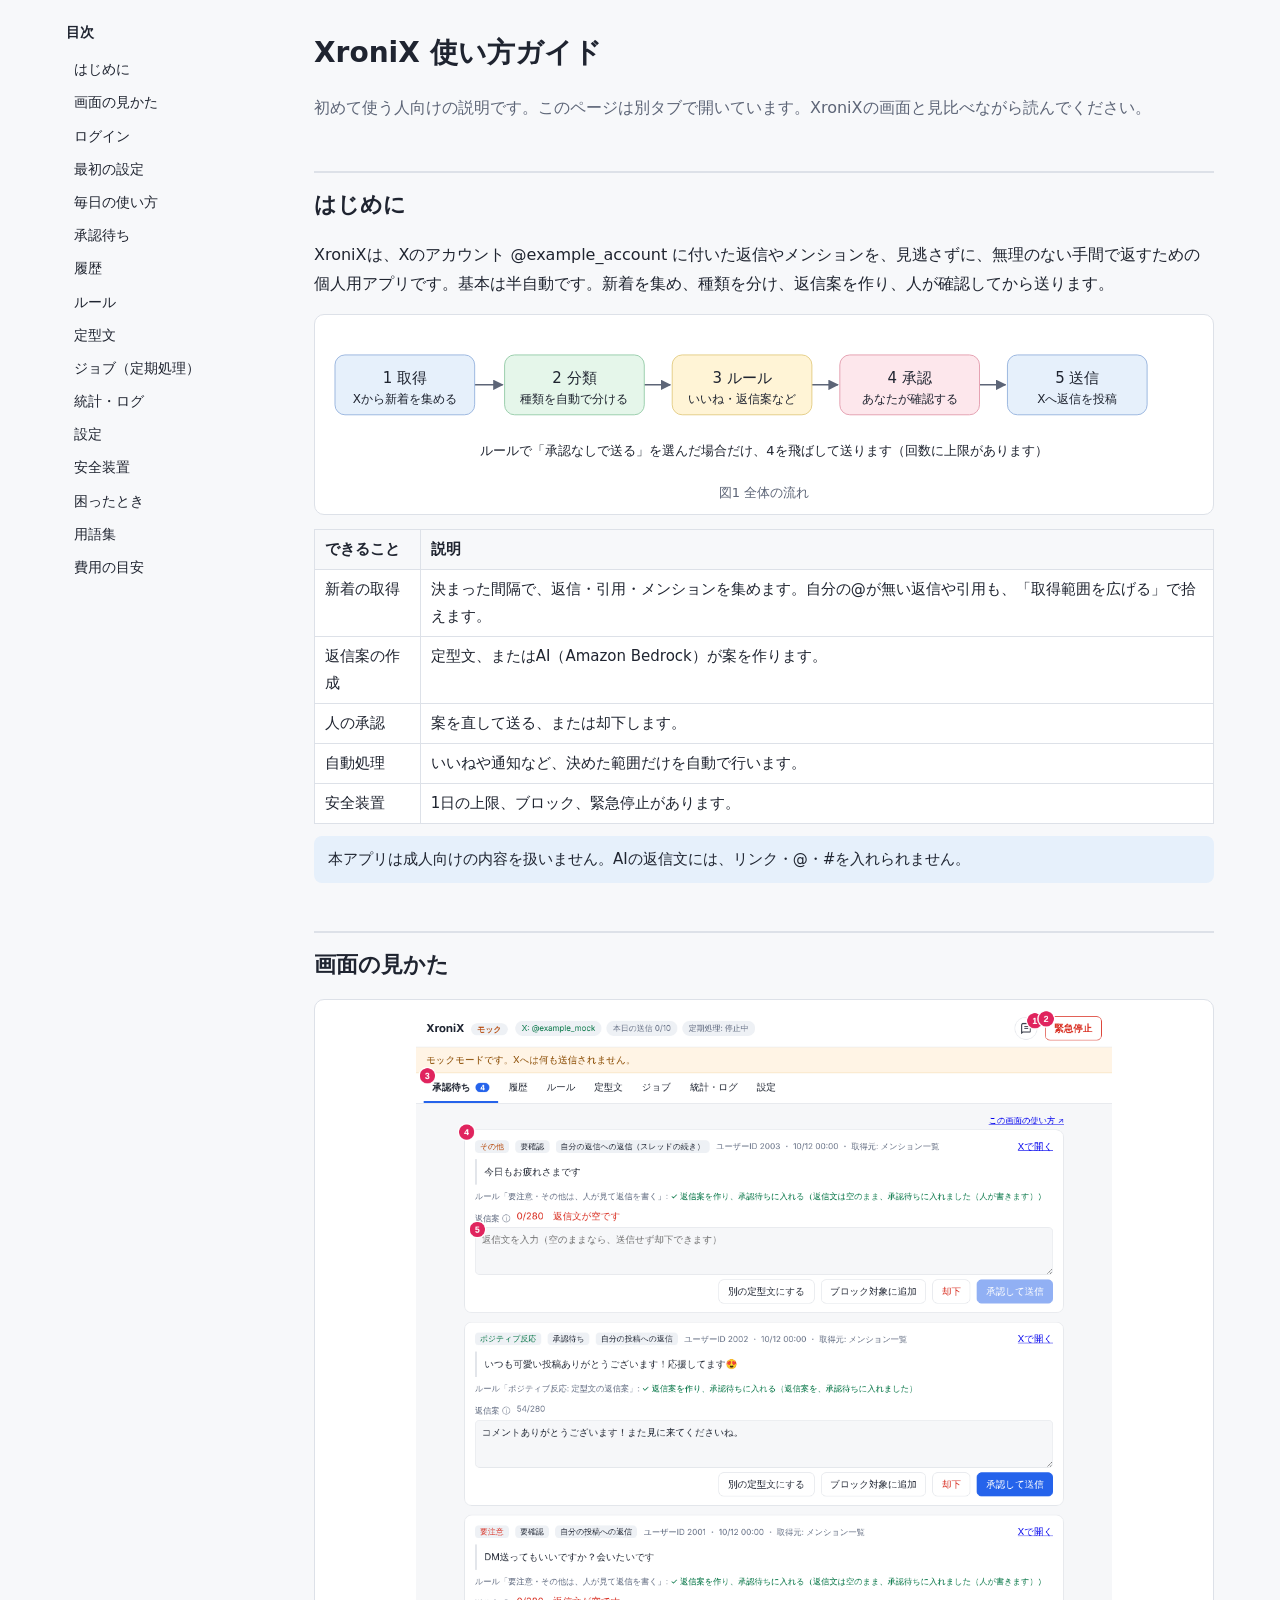
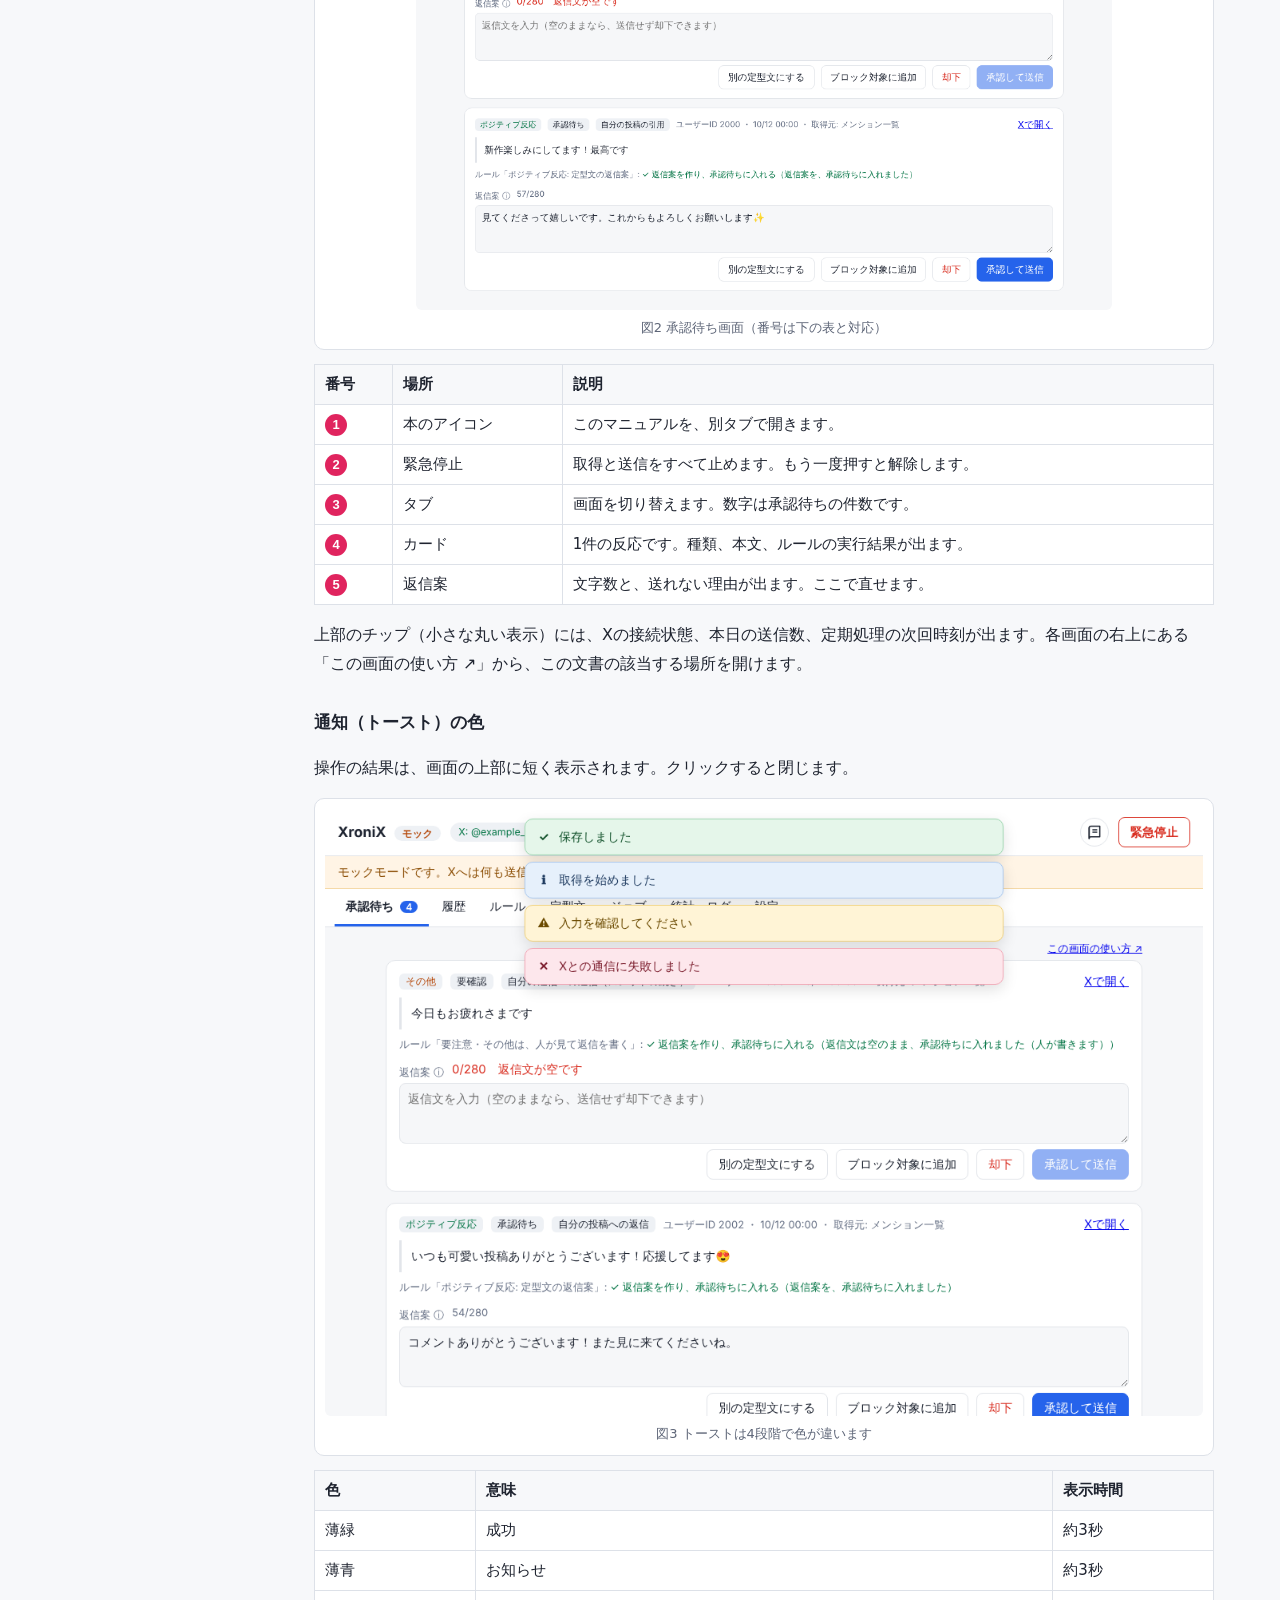
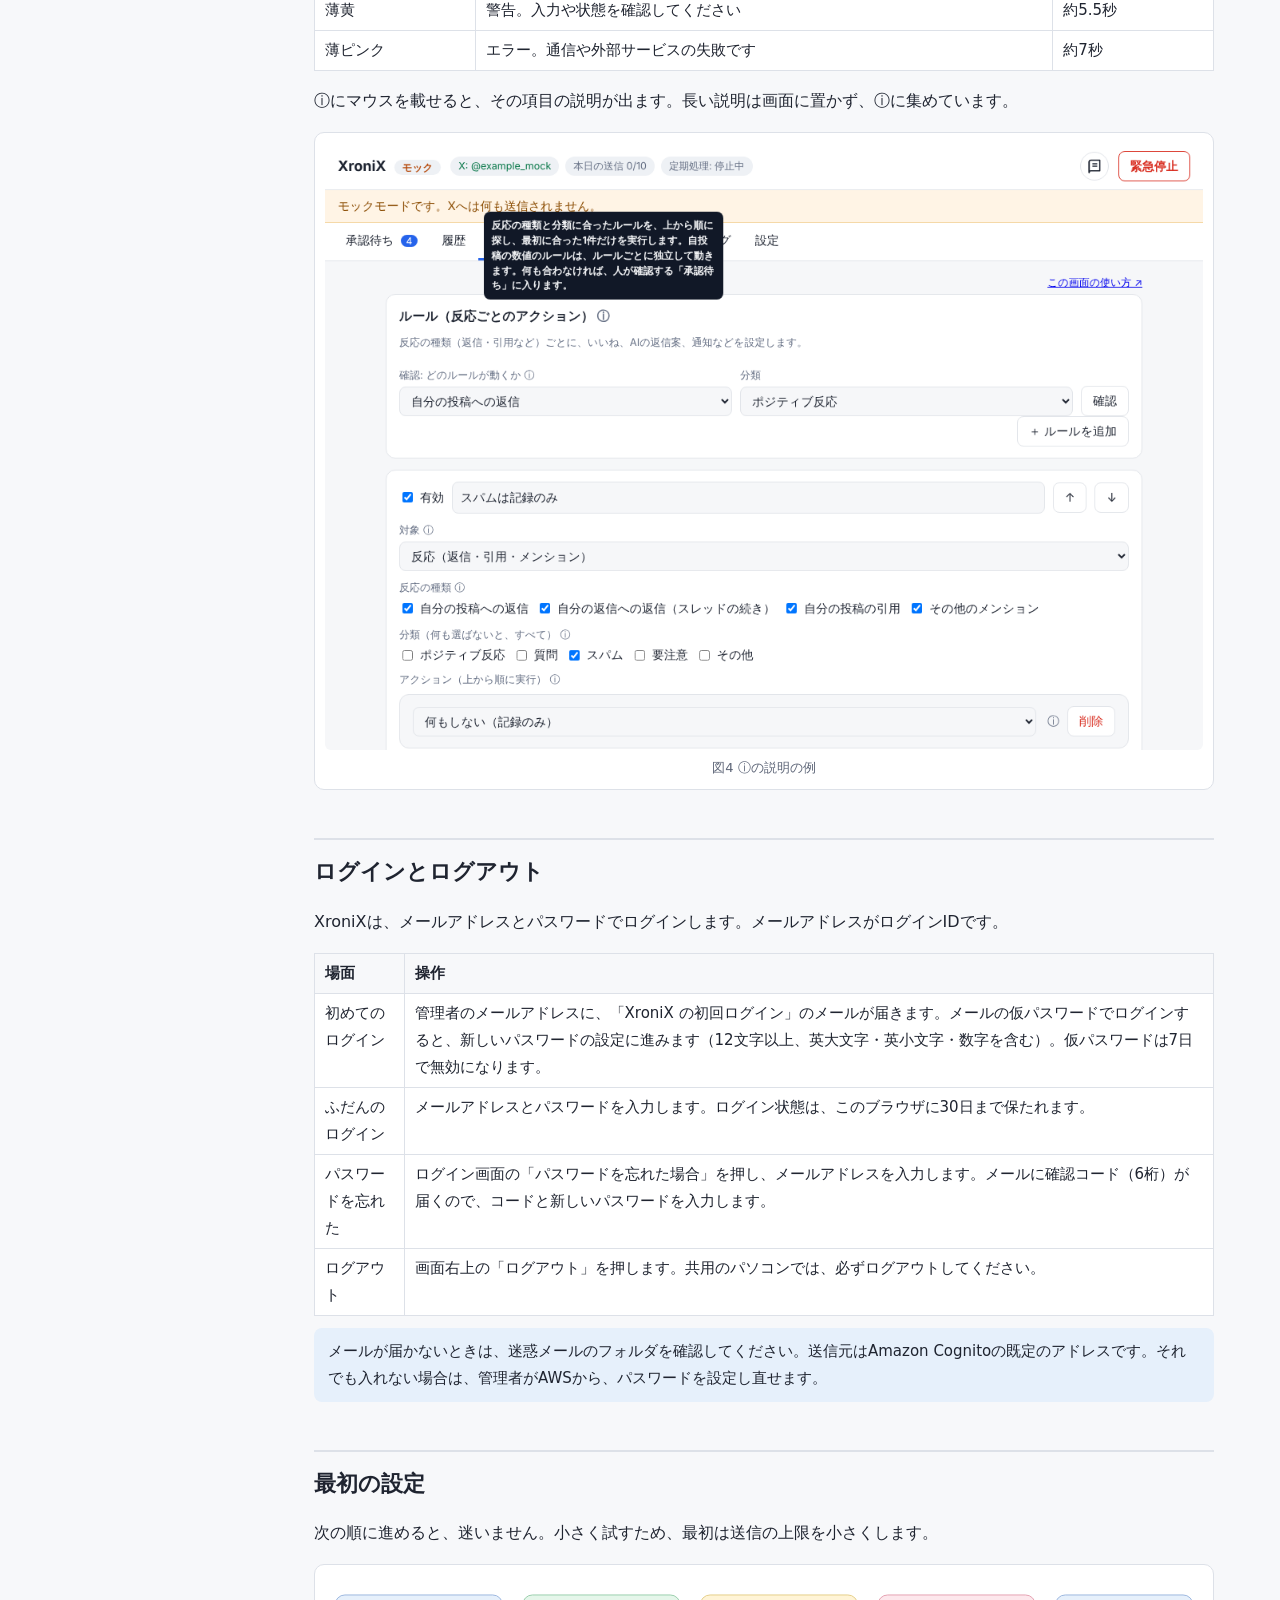
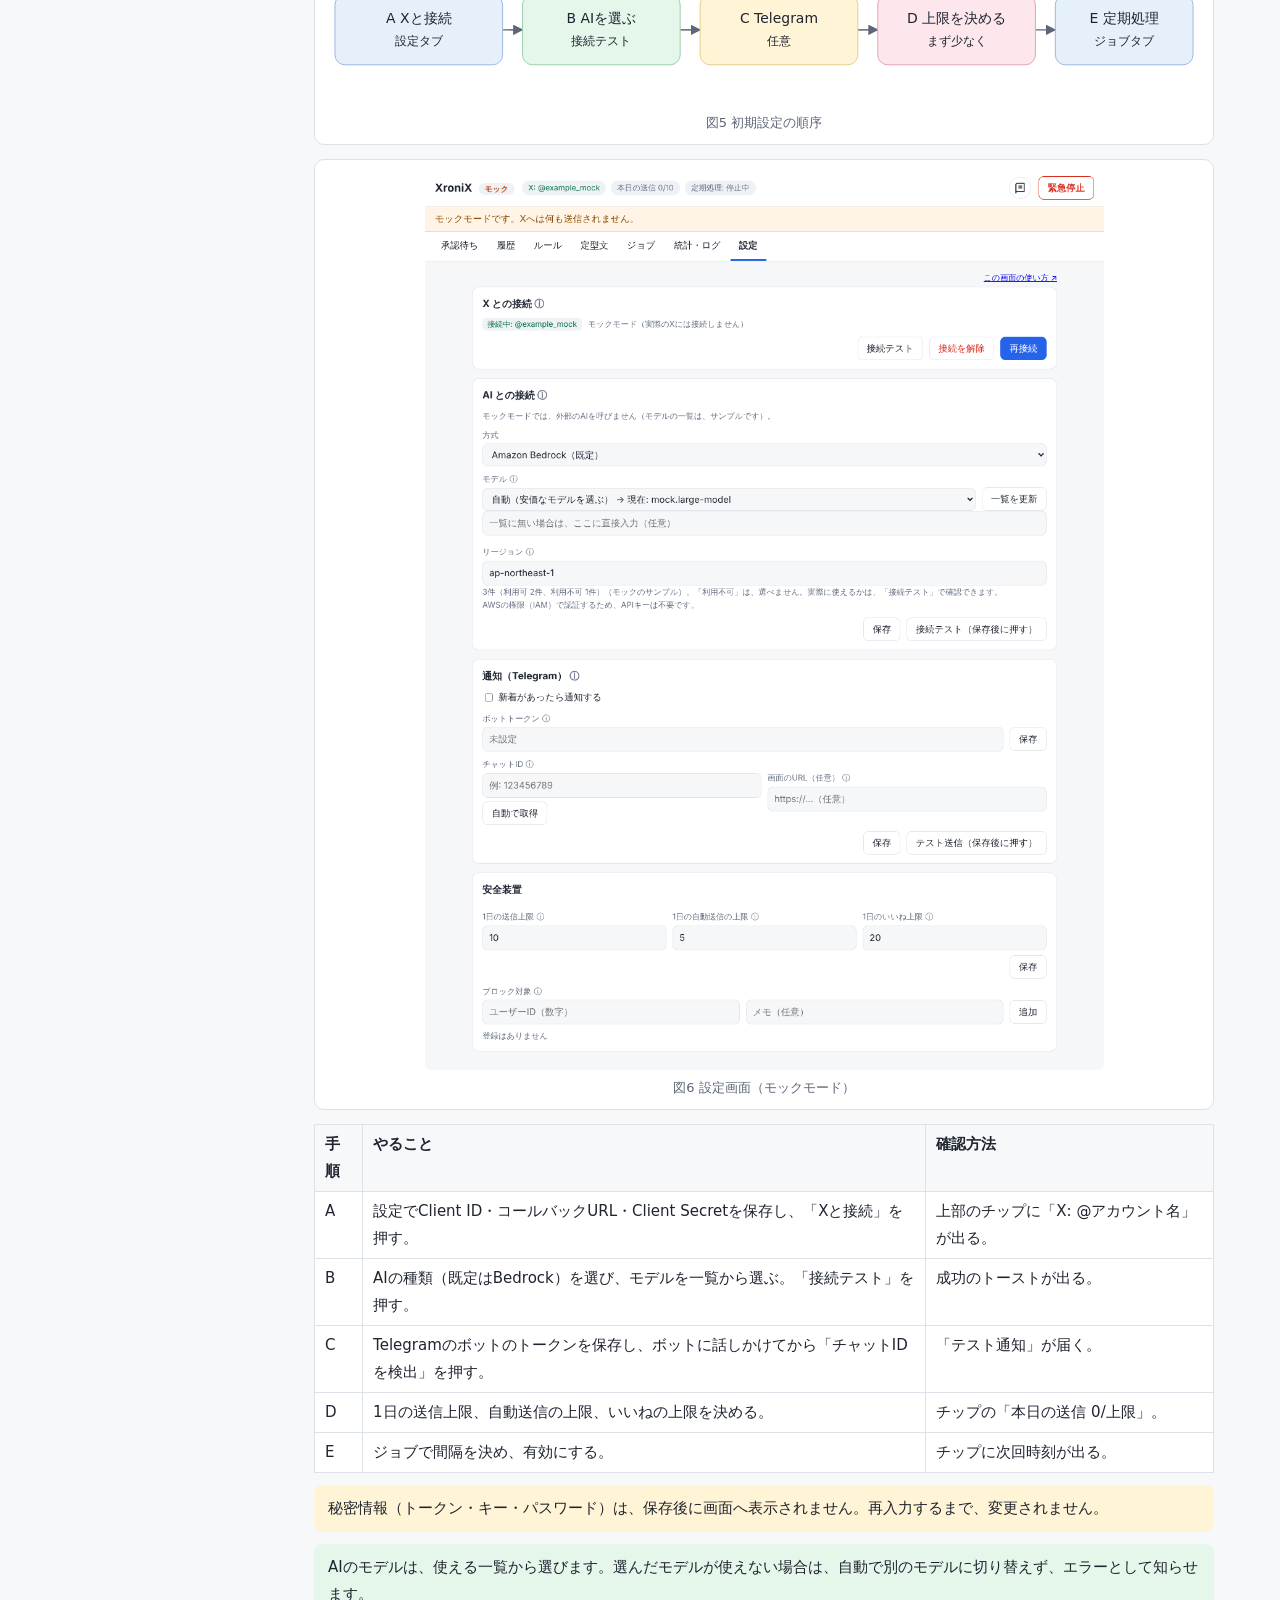
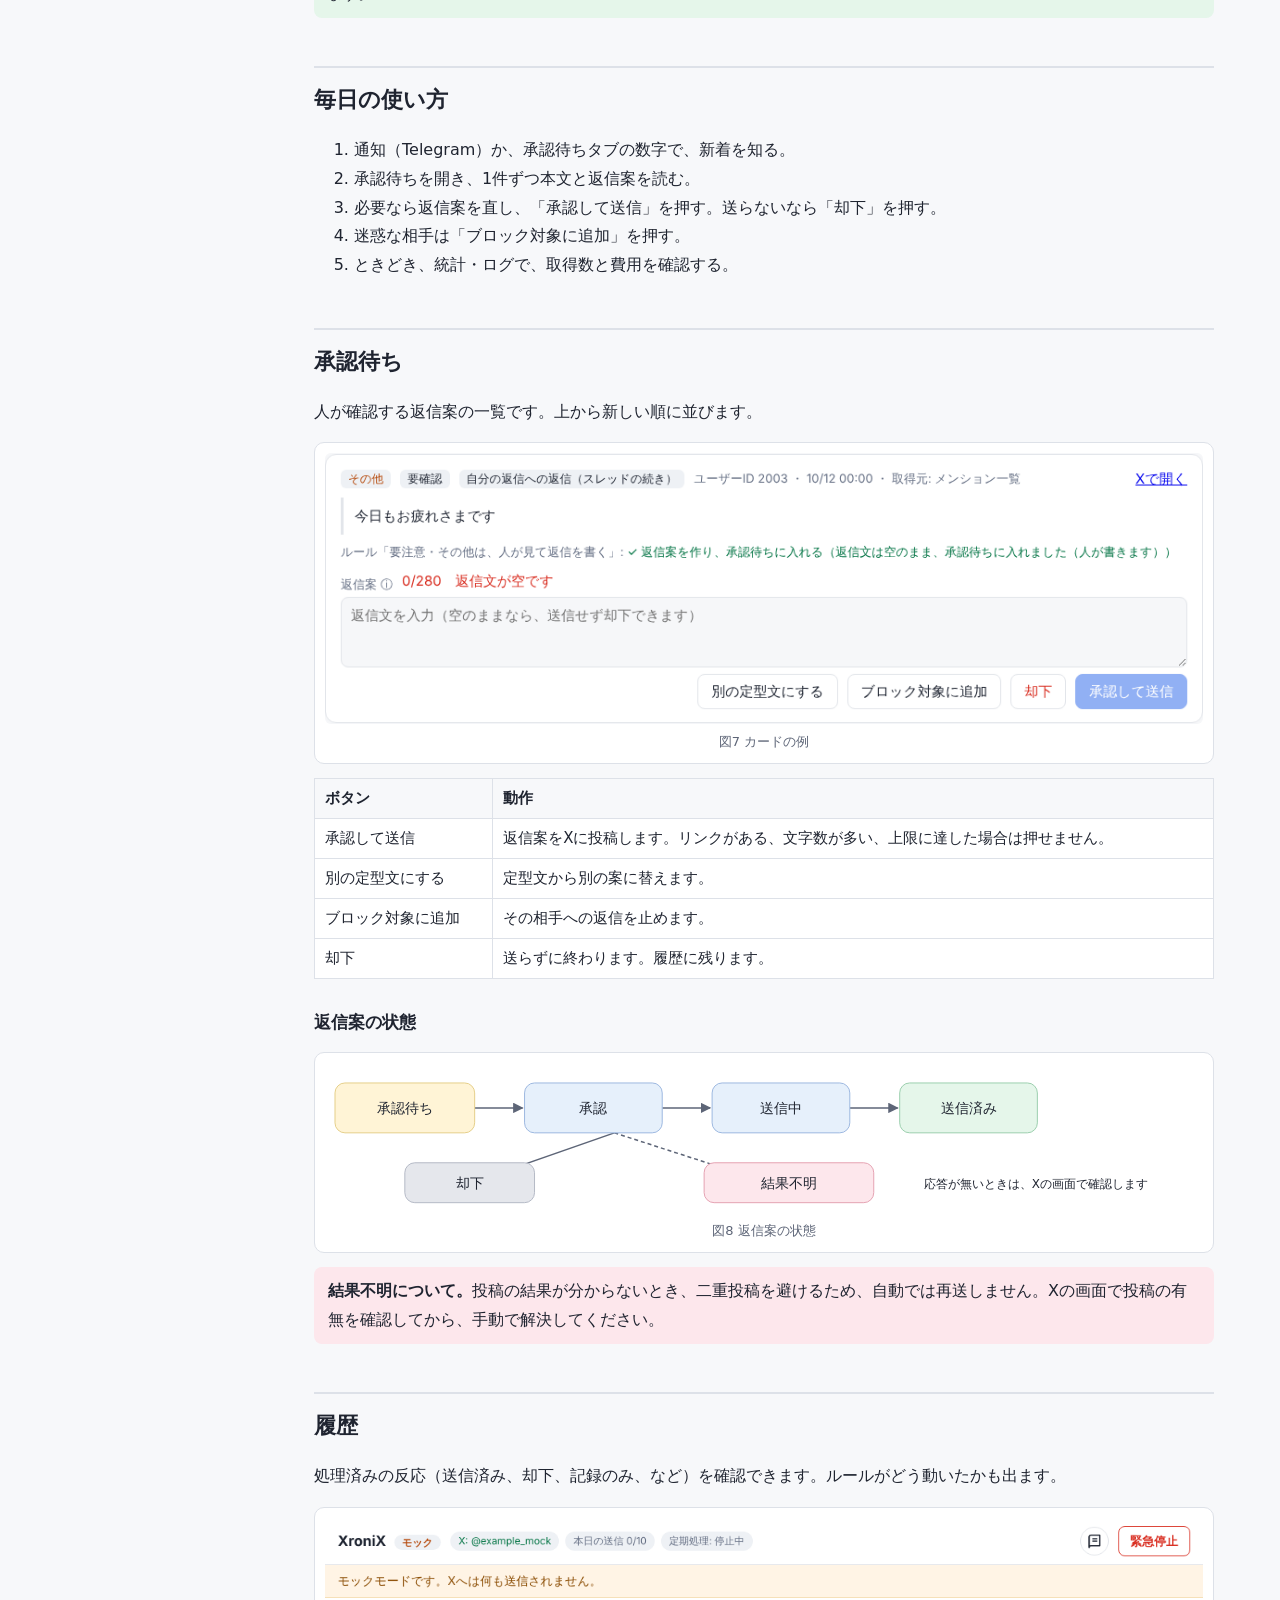
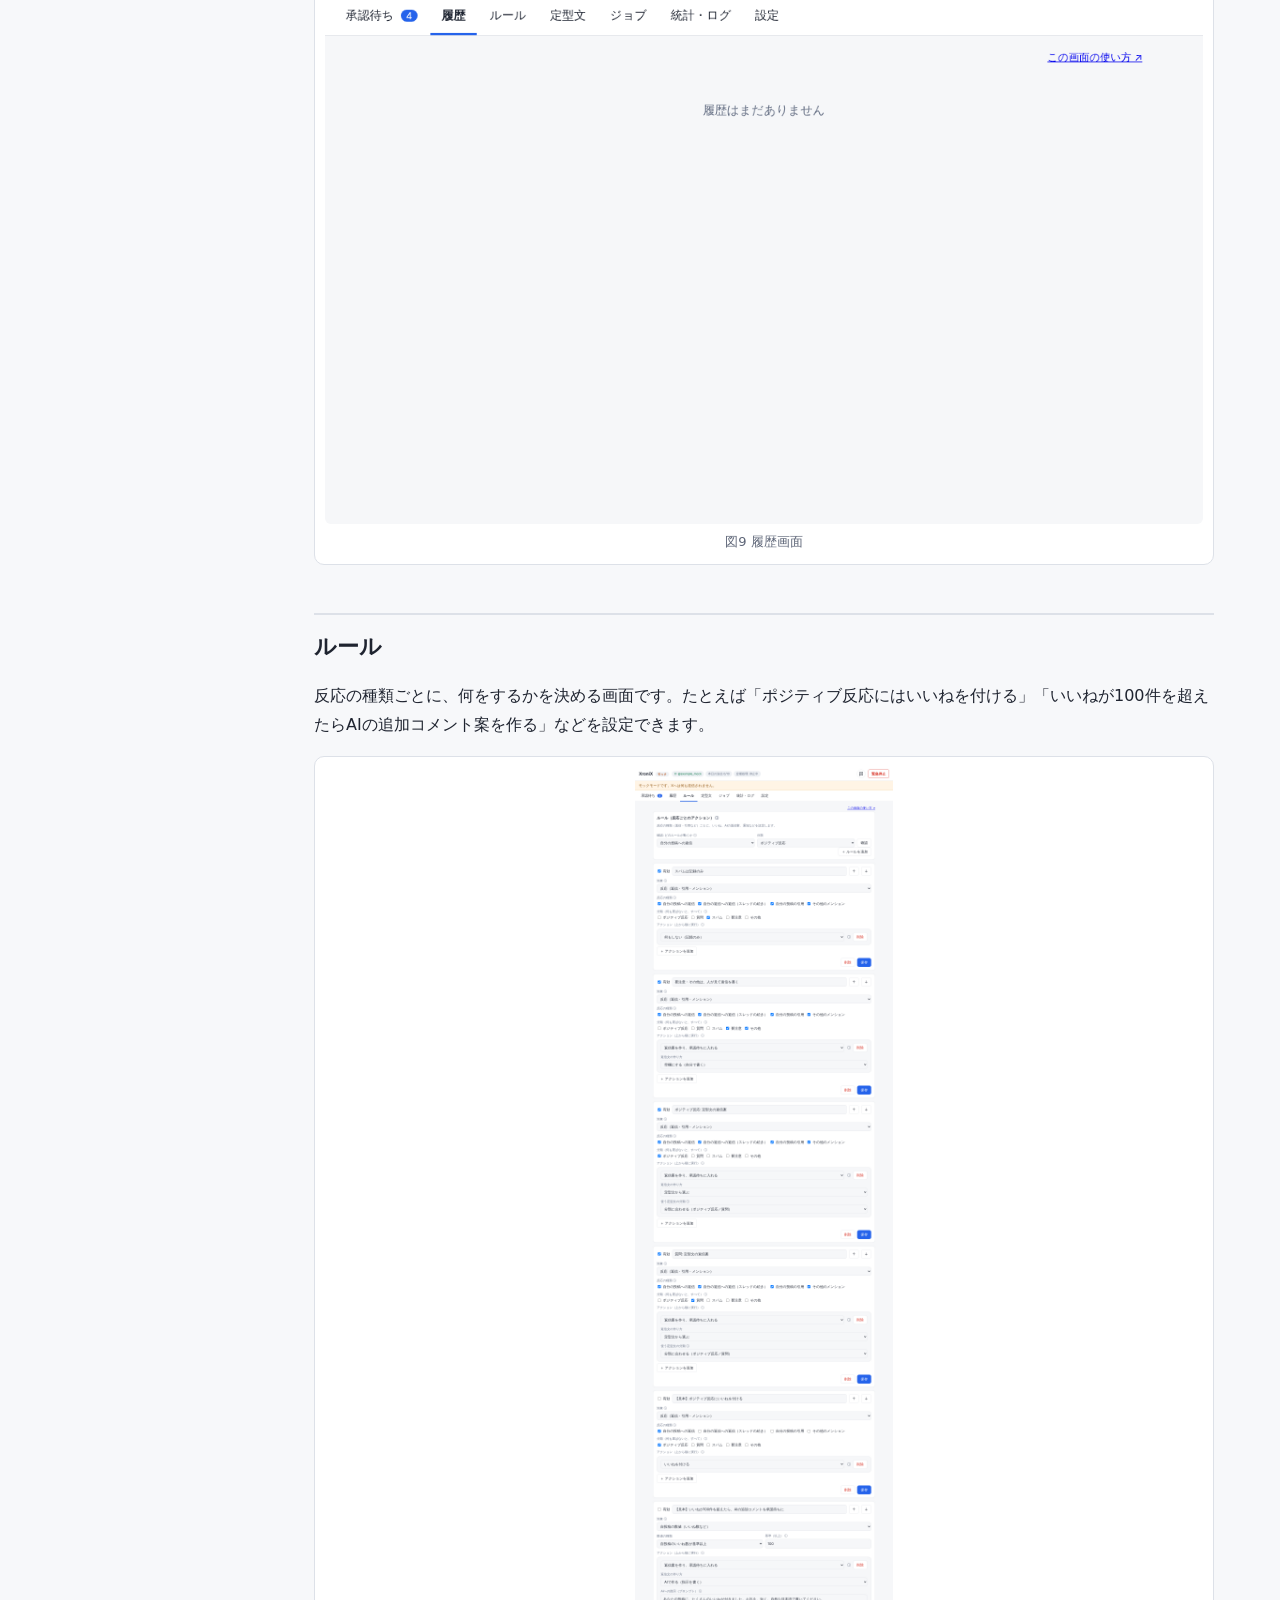
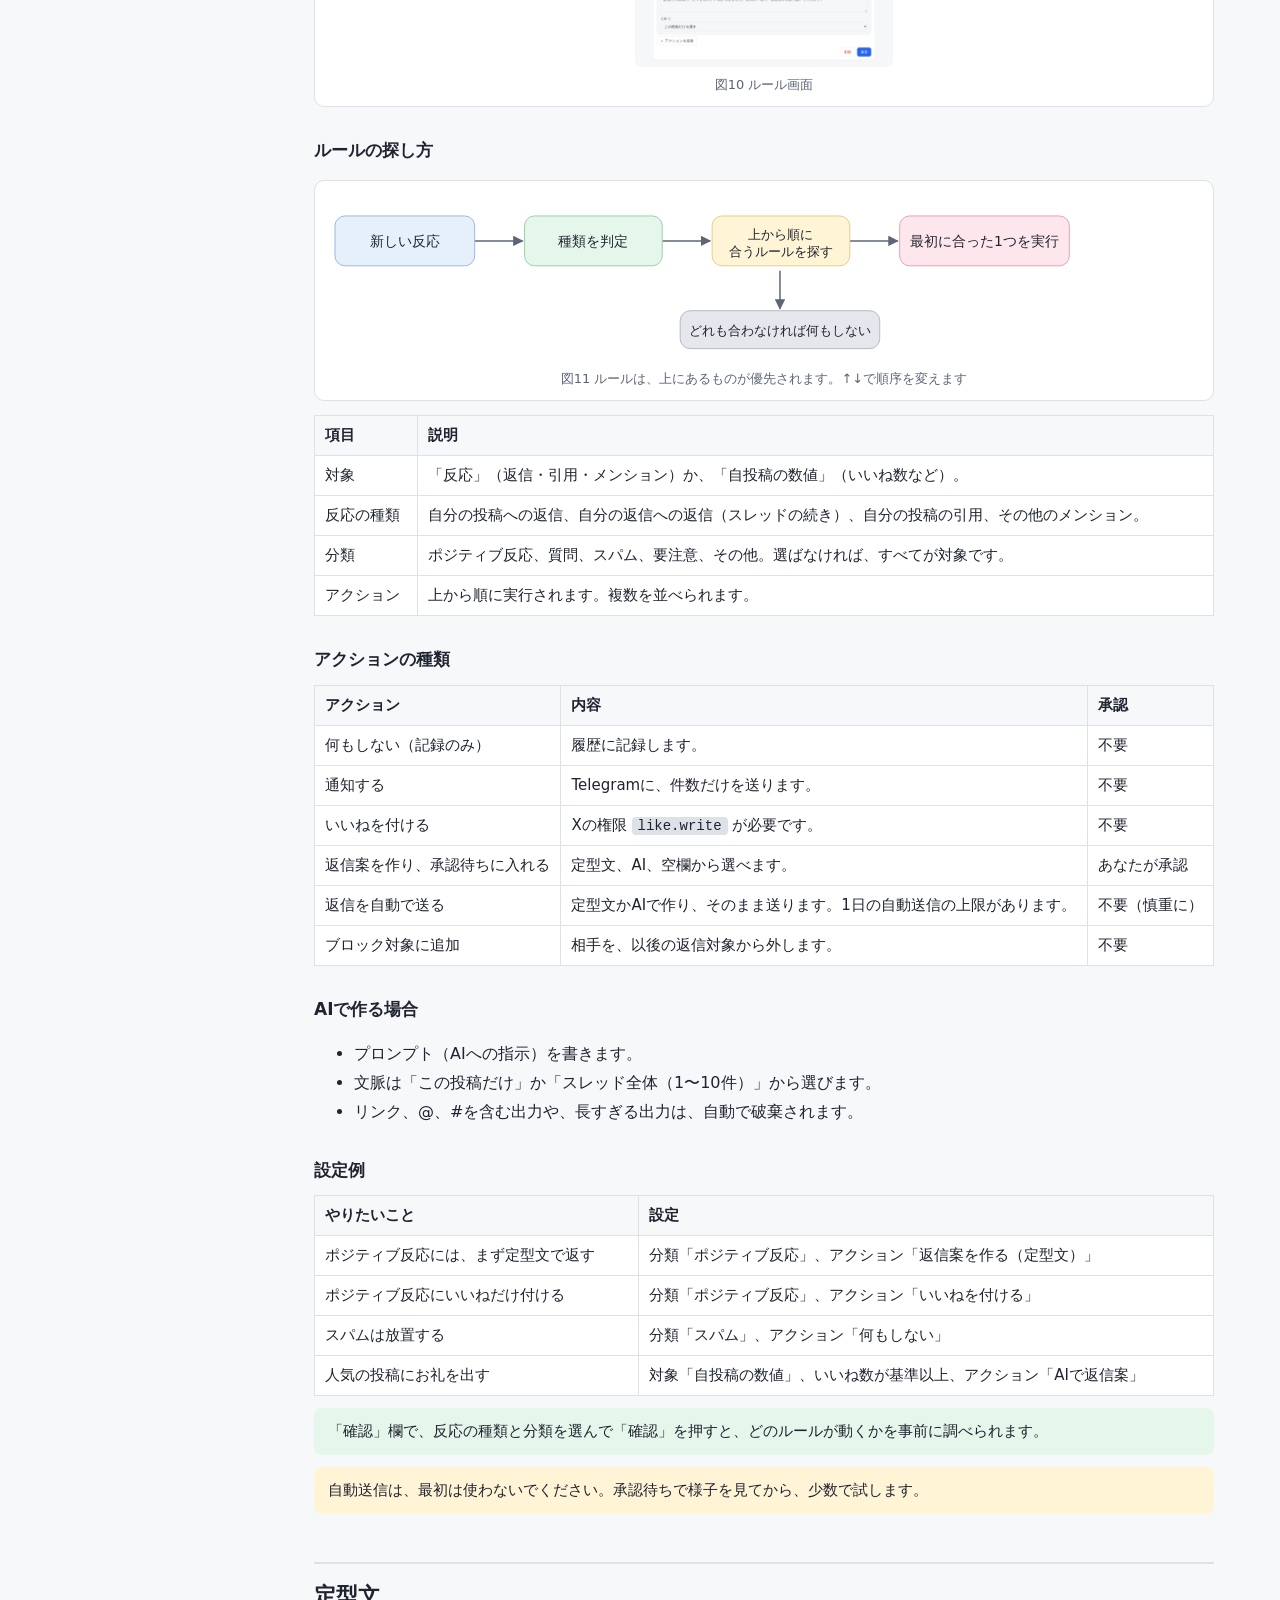
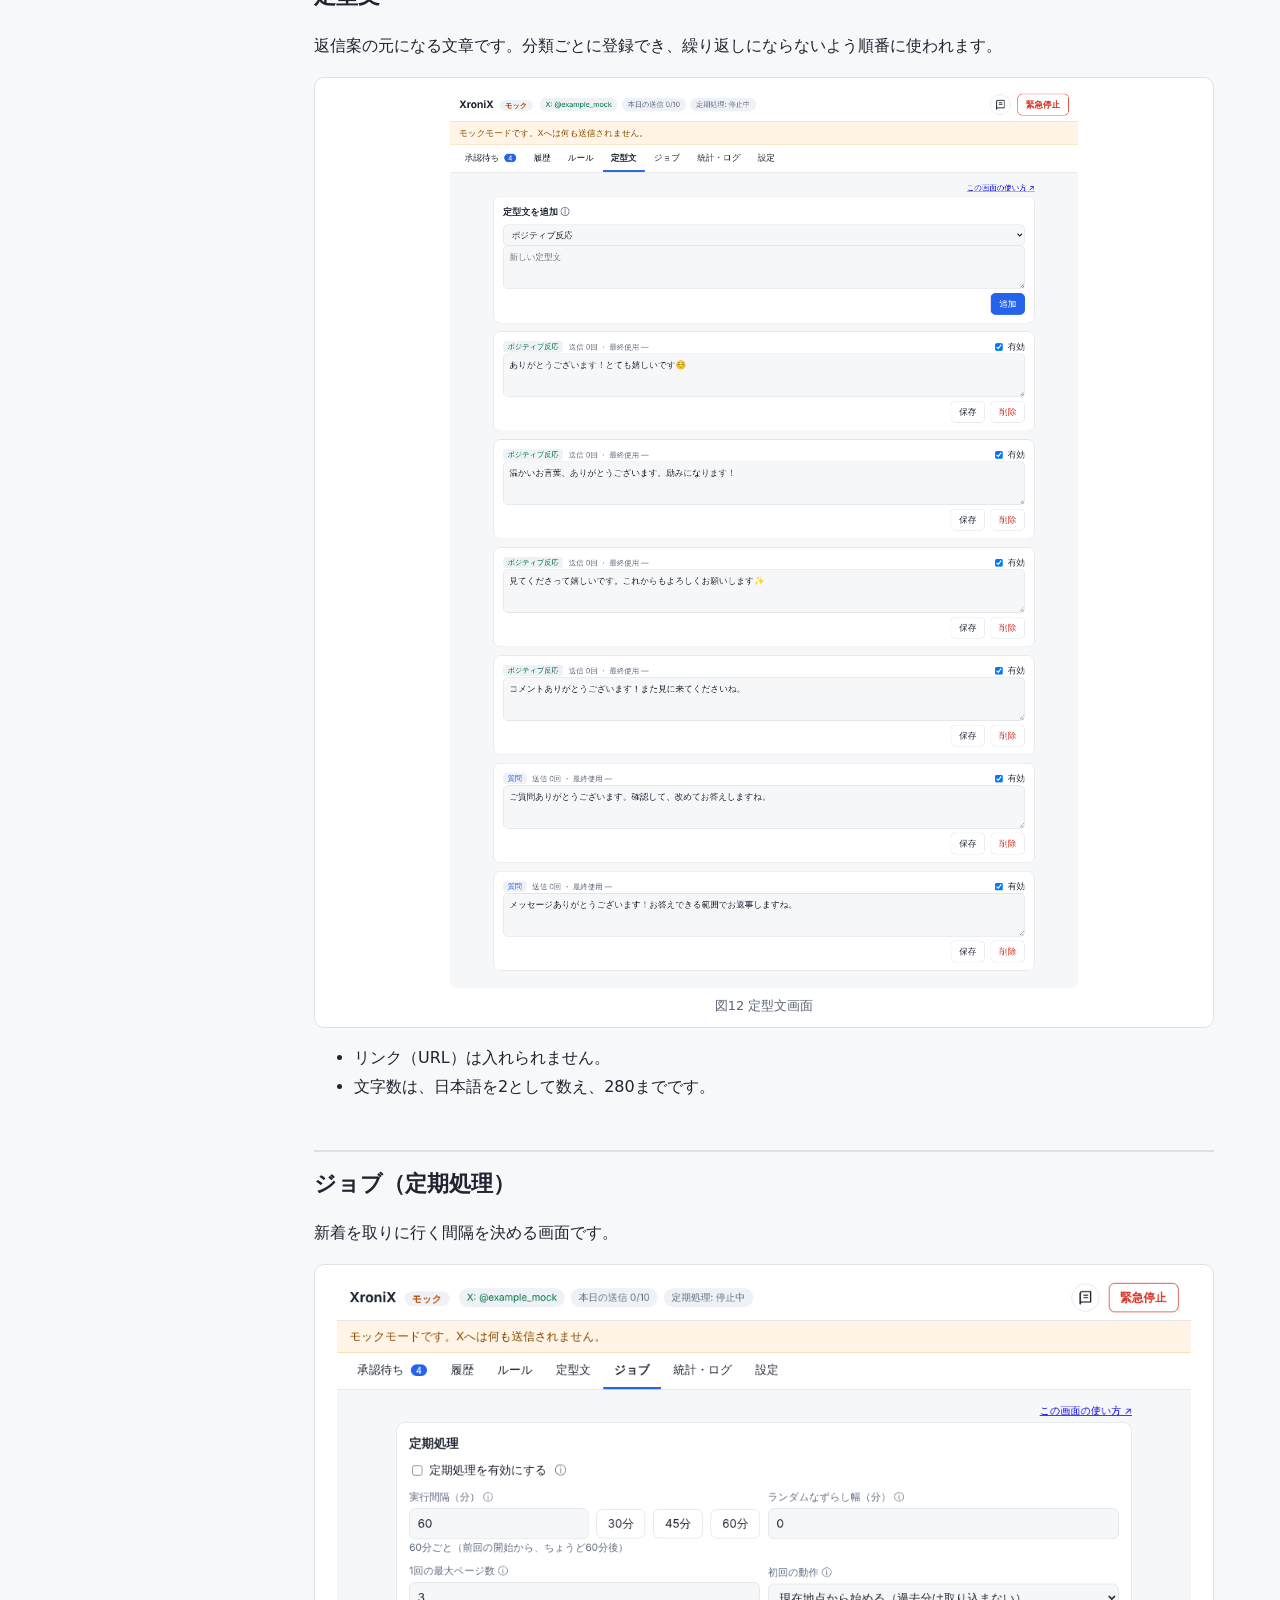
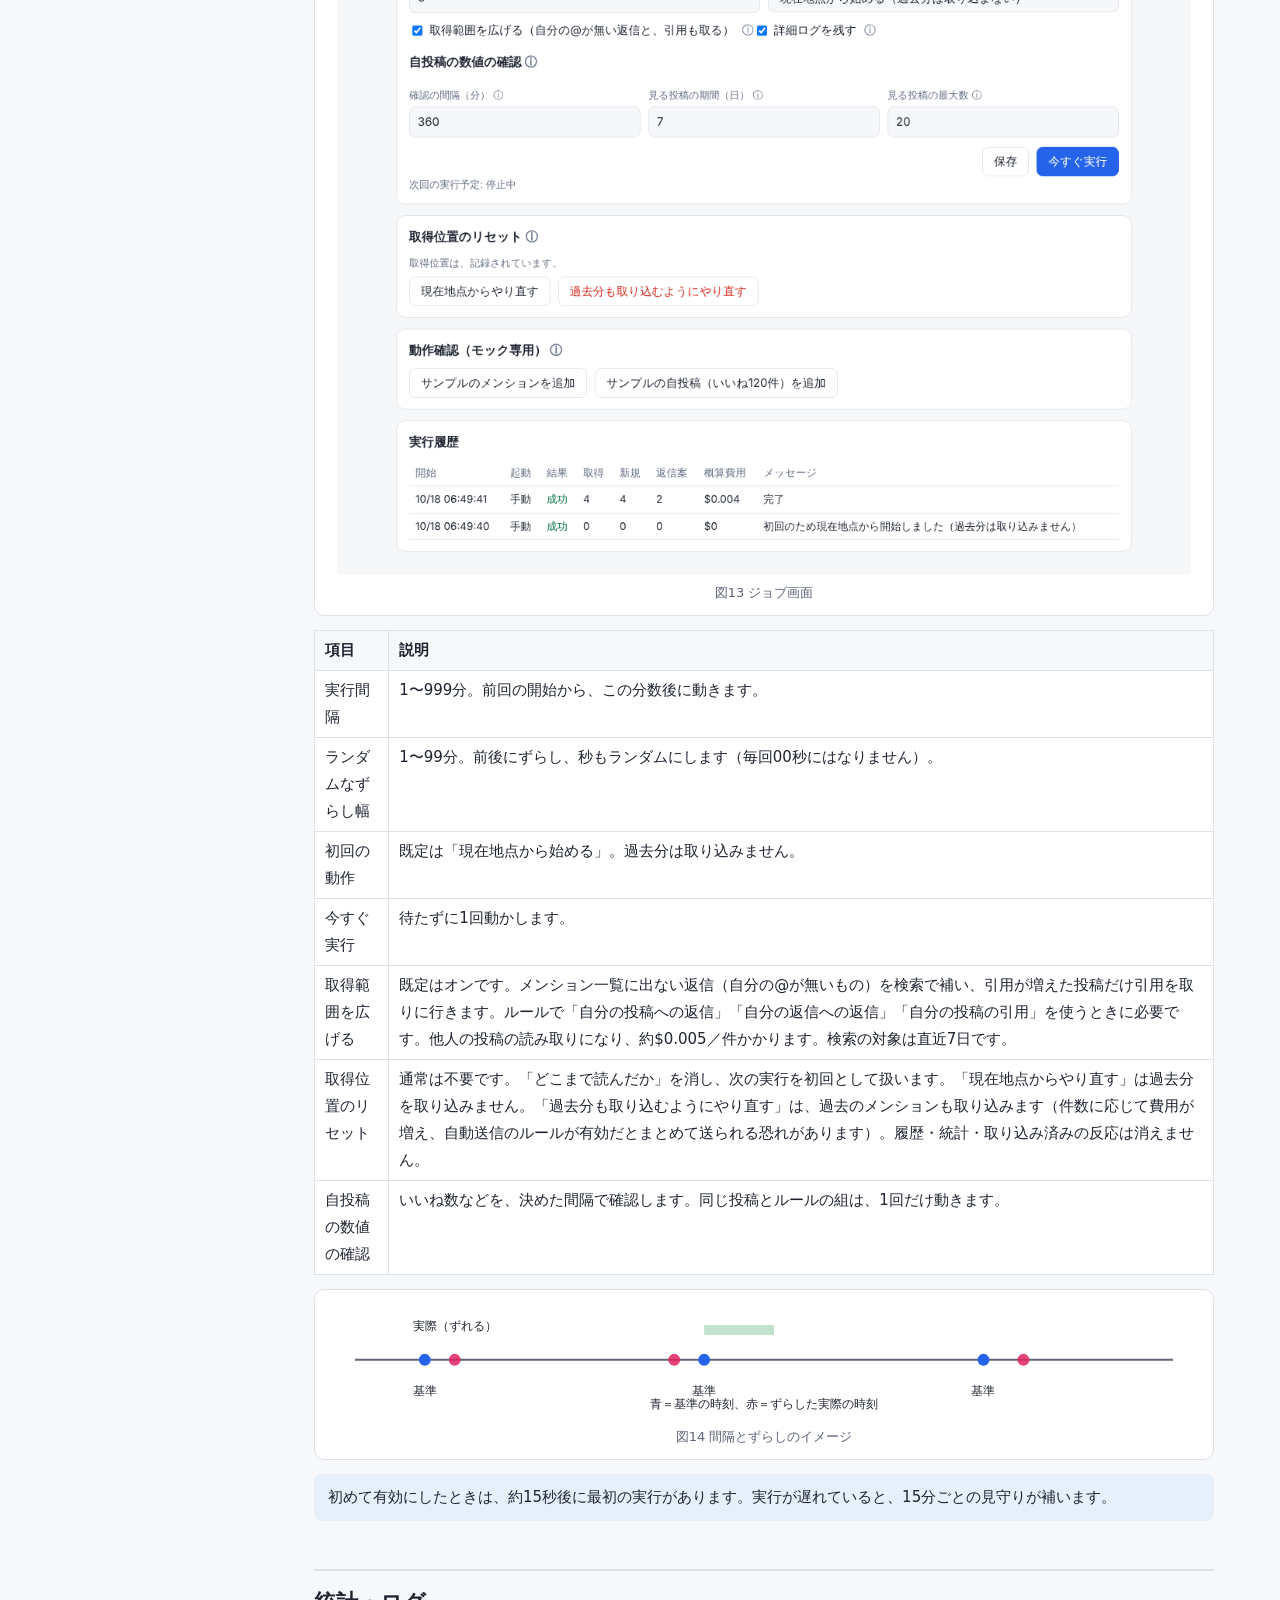
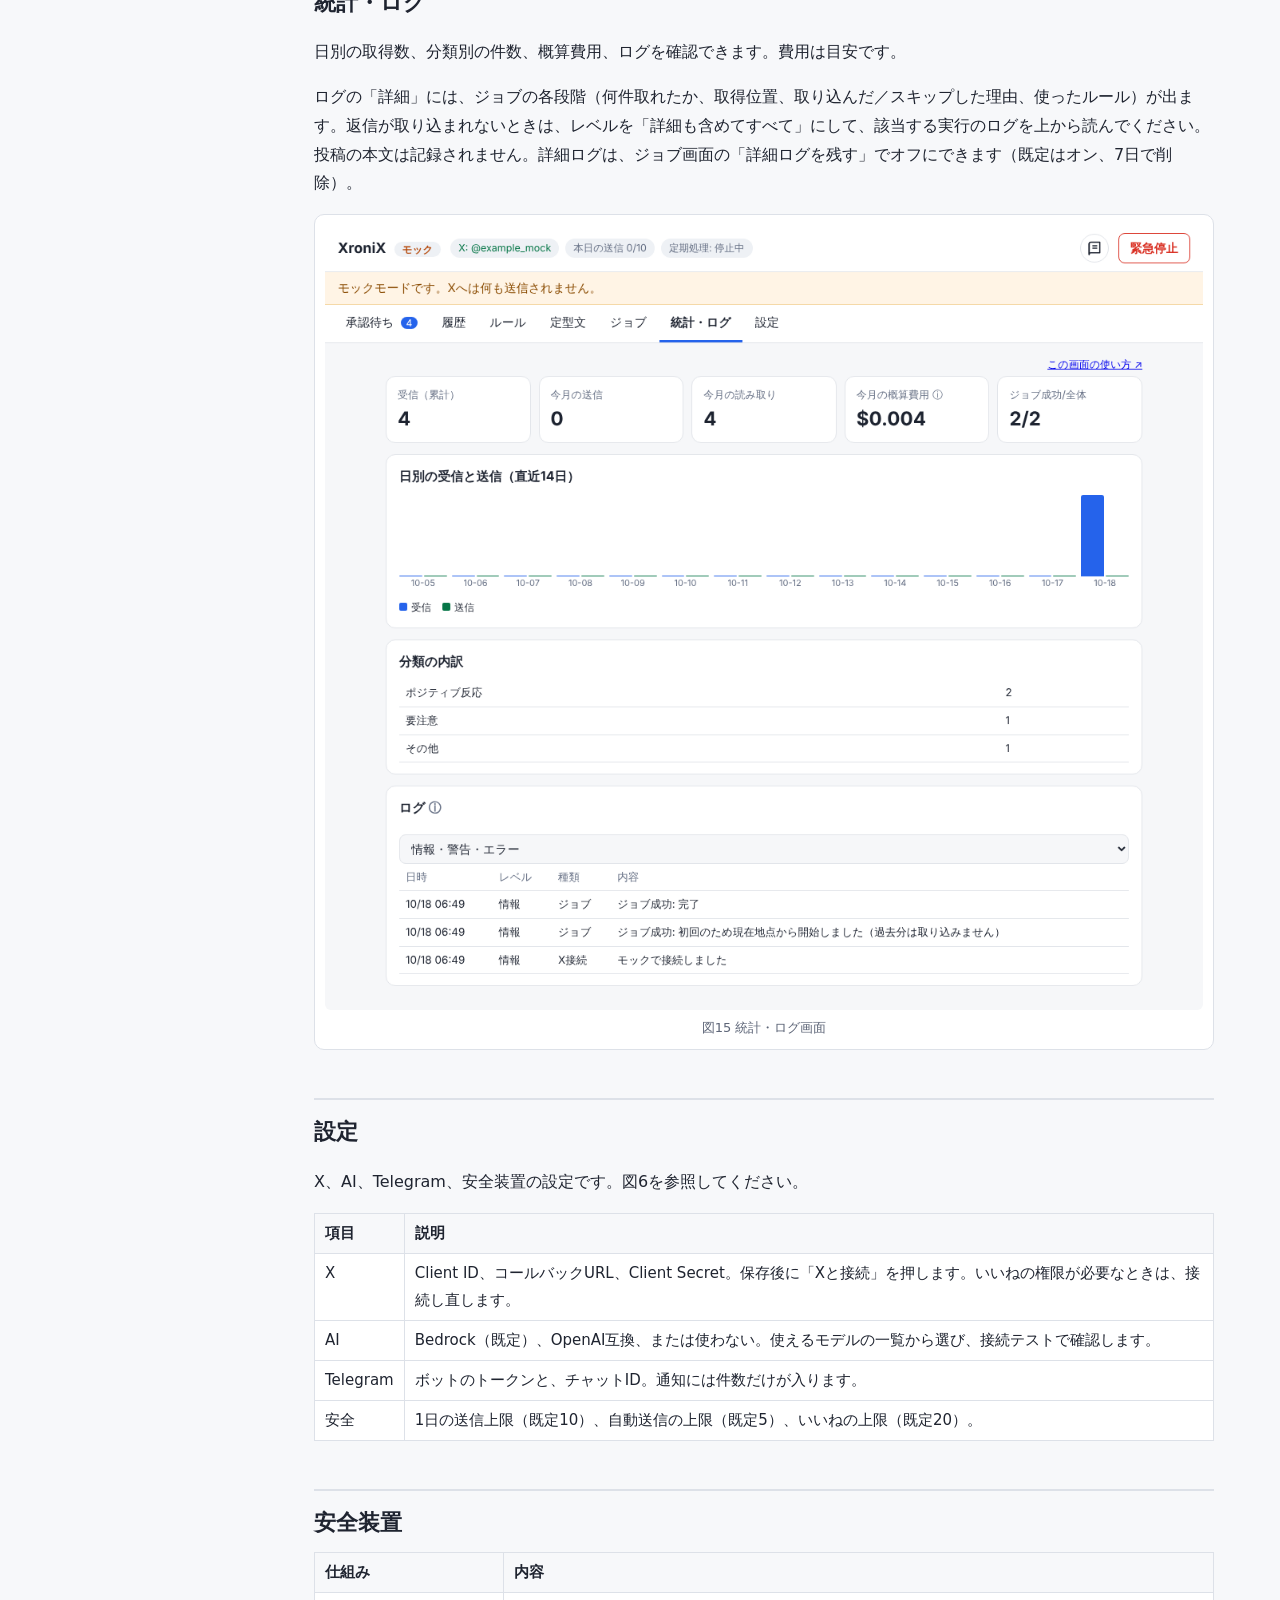
==== web/manual.html @ caab2066 "ログイン機能（Cognito、メールアドレスがID、メールで再設定）を追加し、Basic認証を廃止 - Cognito ユーザープール（自己登録なし、ユーザーは1人）、API GatewayのJWT検" ====
<!doctype html>
<html lang="ja">
<head>
<meta charset="utf-8">
<meta name="viewport" content="width=device-width,initial-scale=1">
<title>XroniX 使い方ガイド</title>
<style>
:root{--bg:#f7f8fa;--fg:#1f2430;--mute:#5d6577;--card:#fff;--line:#dde1e8;--accent:#2563eb;--ok:#e5f6ea;--info:#e6f0fb;--warn:#fff4d6;--err:#fde7ec}
@media (prefers-color-scheme:dark){:root{--bg:#14171c;--fg:#e6e9ef;--mute:#9aa3b5;--card:#1d2128;--line:#303642;--accent:#7aa2ff;--ok:#1d3326;--info:#1b2a40;--warn:#3a321a;--err:#40212a}}
*{box-sizing:border-box}
body{margin:0;background:var(--bg);color:var(--fg);font:16px/1.8 system-ui,"Hiragino Sans","Noto Sans JP",sans-serif}
a{color:var(--accent)}
.wrap{display:flex;max-width:1180px;margin:0 auto;gap:28px;padding:0 16px}
nav{position:sticky;top:0;align-self:flex-start;width:220px;flex:none;padding:20px 0;max-height:100vh;overflow:auto;font-size:14px}
nav strong{display:block;margin-bottom:8px}
nav a{display:block;padding:4px 8px;border-radius:6px;text-decoration:none;color:var(--fg)}
nav a:hover{background:var(--line)}
main{flex:1;min-width:0;padding:20px 0 80px}
h1{font-size:28px;margin:8px 0}
h2{font-size:22px;margin:48px 0 8px;padding-top:12px;border-top:2px solid var(--line);scroll-margin-top:12px}
h3{font-size:17px;margin:28px 0 4px}
.lead{color:var(--mute)}
figure{margin:14px 0;background:var(--card);border:1px solid var(--line);border-radius:10px;padding:10px}
figure img,figure svg{display:block;max-width:100%;height:auto;margin:0 auto;border-radius:6px}
figure.tall img{max-height:900px;width:auto;object-fit:contain}
figcaption{font-size:13px;color:var(--mute);margin-top:6px;text-align:center}
table{border-collapse:collapse;width:100%;background:var(--card);font-size:15px;margin:10px 0}
th,td{border:1px solid var(--line);padding:6px 10px;text-align:left;vertical-align:top}
th{background:var(--bg)}
.note,.tip,.caution{border-radius:8px;padding:10px 14px;margin:12px 0;font-size:15px}
.note{background:var(--info)}.tip{background:var(--ok)}.caution{background:var(--warn)}
.danger{background:var(--err);border-radius:8px;padding:10px 14px;margin:12px 0}
.badge{display:inline-block;width:22px;height:22px;border-radius:50%;background:#e0245e;color:#fff;text-align:center;font:700 13px/22px sans-serif}
.toastdemo span{display:inline-block;padding:2px 10px;border-radius:6px;margin-right:6px}
code{background:var(--line);padding:1px 6px;border-radius:4px;font-size:14px}
svg text{font-family:system-ui,"Hiragino Sans","Noto Sans JP",sans-serif;fill:#1f2430}
@media (max-width:820px){.wrap{display:block}nav{position:static;width:auto;max-height:none}}
</style>
</head>
<body>
<div class="wrap">
<nav>
  <strong>目次</strong>
  <a href="#intro">はじめに</a>
  <a href="#screen">画面の見かた</a>
  <a href="#login">ログイン</a>
  <a href="#setup">最初の設定</a>
  <a href="#daily">毎日の使い方</a>
  <a href="#queue">承認待ち</a>
  <a href="#history">履歴</a>
  <a href="#rules">ルール</a>
  <a href="#templates">定型文</a>
  <a href="#jobs">ジョブ（定期処理）</a>
  <a href="#stats">統計・ログ</a>
  <a href="#settings">設定</a>
  <a href="#safety">安全装置</a>
  <a href="#faq">困ったとき</a>
  <a href="#glossary">用語集</a>
  <a href="#cost">費用の目安</a>
</nav>
<main>
<h1>XroniX 使い方ガイド</h1>
<p class="lead">初めて使う人向けの説明です。このページは別タブで開いています。XroniXの画面と見比べながら読んでください。</p>

<h2 id="intro">はじめに</h2>
<p>XroniXは、Xのアカウント @example_account に付いた返信やメンションを、見逃さずに、無理のない手間で返すための個人用アプリです。基本は半自動です。新着を集め、種類を分け、返信案を作り、人が確認してから送ります。</p>

<figure>
<svg viewBox="0 0 880 150" role="img" aria-label="全体の流れ">
  <defs><marker id="ar" viewBox="0 0 10 10" refX="9" refY="5" markerWidth="7" markerHeight="7" orient="auto"><path d="M0 0L10 5L0 10z" fill="#5d6577"/></marker></defs>
  <g stroke="#5d6577" stroke-width="1.5" fill="none" marker-end="url(#ar)">
    <path d="M150 60H178"/><path d="M318 60H346"/><path d="M486 60H514"/><path d="M654 60H682"/>
  </g>
  <rect x="10" y="30" width="140" height="60" rx="10" fill="#e6f0fb" stroke="#9db8e0"/><text x="80" y="58" text-anchor="middle" font-size="15">1 取得</text><text x="80" y="78" text-anchor="middle" font-size="12">Xから新着を集める</text>
  <rect x="180" y="30" width="140" height="60" rx="10" fill="#e5f6ea" stroke="#9ccfae"/><text x="250" y="58" text-anchor="middle" font-size="15">2 分類</text><text x="250" y="78" text-anchor="middle" font-size="12">種類を自動で分ける</text>
  <rect x="348" y="30" width="140" height="60" rx="10" fill="#fff4d6" stroke="#e5cf8a"/><text x="418" y="58" text-anchor="middle" font-size="15">3 ルール</text><text x="418" y="78" text-anchor="middle" font-size="12">いいね・返信案など</text>
  <rect x="516" y="30" width="140" height="60" rx="10" fill="#fde7ec" stroke="#e5a3b3"/><text x="586" y="58" text-anchor="middle" font-size="15">4 承認</text><text x="586" y="78" text-anchor="middle" font-size="12">あなたが確認する</text>
  <rect x="684" y="30" width="140" height="60" rx="10" fill="#e6f0fb" stroke="#9db8e0"/><text x="754" y="58" text-anchor="middle" font-size="15">5 送信</text><text x="754" y="78" text-anchor="middle" font-size="12">Xへ返信を投稿</text>
  <text x="440" y="130" text-anchor="middle" font-size="13">ルールで「承認なしで送る」を選んだ場合だけ、4を飛ばして送ります（回数に上限があります）</text>
</svg>
<figcaption>図1 全体の流れ</figcaption>
</figure>

<table>
<tr><th>できること</th><th>説明</th></tr>
<tr><td>新着の取得</td><td>決まった間隔で、返信・引用・メンションを集めます。自分の@が無い返信や引用も、「取得範囲を広げる」で拾えます。</td></tr>
<tr><td>返信案の作成</td><td>定型文、またはAI（Amazon Bedrock）が案を作ります。</td></tr>
<tr><td>人の承認</td><td>案を直して送る、または却下します。</td></tr>
<tr><td>自動処理</td><td>いいねや通知など、決めた範囲だけを自動で行います。</td></tr>
<tr><td>安全装置</td><td>1日の上限、ブロック、緊急停止があります。</td></tr>
</table>
<div class="note">本アプリは成人向けの内容を扱いません。AIの返信文には、リンク・@・#を入れられません。</div>

<h2 id="screen">画面の見かた</h2>
<figure class="tall">
  <img src="manual-img/queue.png" alt="承認待ち画面と番号付きの説明" loading="lazy">
  <figcaption>図2 承認待ち画面（番号は下の表と対応）</figcaption>
</figure>
<table>
<tr><th>番号</th><th>場所</th><th>説明</th></tr>
<tr><td><span class="badge">1</span></td><td>本のアイコン</td><td>このマニュアルを、別タブで開きます。</td></tr>
<tr><td><span class="badge">2</span></td><td>緊急停止</td><td>取得と送信をすべて止めます。もう一度押すと解除します。</td></tr>
<tr><td><span class="badge">3</span></td><td>タブ</td><td>画面を切り替えます。数字は承認待ちの件数です。</td></tr>
<tr><td><span class="badge">4</span></td><td>カード</td><td>1件の反応です。種類、本文、ルールの実行結果が出ます。</td></tr>
<tr><td><span class="badge">5</span></td><td>返信案</td><td>文字数と、送れない理由が出ます。ここで直せます。</td></tr>
</table>
<p>上部のチップ（小さな丸い表示）には、Xの接続状態、本日の送信数、定期処理の次回時刻が出ます。各画面の右上にある「この画面の使い方 ↗」から、この文書の該当する場所を開けます。</p>

<h3>通知（トースト）の色</h3>
<p>操作の結果は、画面の上部に短く表示されます。クリックすると閉じます。</p>
<figure>
  <img src="manual-img/toasts.png" alt="上部に表示される4色のトースト" loading="lazy">
  <figcaption>図3 トーストは4段階で色が違います</figcaption>
</figure>
<table>
<tr><th>色</th><th>意味</th><th>表示時間</th></tr>
<tr><td>薄緑</td><td>成功</td><td>約3秒</td></tr>
<tr><td>薄青</td><td>お知らせ</td><td>約3秒</td></tr>
<tr><td>薄黄</td><td>警告。入力や状態を確認してください</td><td>約5.5秒</td></tr>
<tr><td>薄ピンク</td><td>エラー。通信や外部サービスの失敗です</td><td>約7秒</td></tr>
</table>
<p>ⓘにマウスを載せると、その項目の説明が出ます。長い説明は画面に置かず、ⓘに集めています。</p>
<figure>
  <img src="manual-img/tooltip.png" alt="ⓘの説明" loading="lazy">
  <figcaption>図4 ⓘの説明の例</figcaption>
</figure>

<h2 id="login">ログインとログアウト</h2>
<p>XroniXは、メールアドレスとパスワードでログインします。メールアドレスがログインIDです。</p>
<table>
<tr><th>場面</th><th>操作</th></tr>
<tr><td>初めてのログイン</td><td>管理者のメールアドレスに、「XroniX の初回ログイン」のメールが届きます。メールの仮パスワードでログインすると、新しいパスワードの設定に進みます（12文字以上、英大文字・英小文字・数字を含む）。仮パスワードは7日で無効になります。</td></tr>
<tr><td>ふだんのログイン</td><td>メールアドレスとパスワードを入力します。ログイン状態は、このブラウザに30日まで保たれます。</td></tr>
<tr><td>パスワードを忘れた</td><td>ログイン画面の「パスワードを忘れた場合」を押し、メールアドレスを入力します。メールに確認コード（6桁）が届くので、コードと新しいパスワードを入力します。</td></tr>
<tr><td>ログアウト</td><td>画面右上の「ログアウト」を押します。共用のパソコンでは、必ずログアウトしてください。</td></tr>
</table>
<div class="note">メールが届かないときは、迷惑メールのフォルダを確認してください。送信元はAmazon Cognitoの既定のアドレスです。それでも入れない場合は、管理者がAWSから、パスワードを設定し直せます。</div>

<h2 id="setup">最初の設定</h2>
<p>次の順に進めると、迷いません。小さく試すため、最初は送信の上限を小さくします。</p>
<figure>
<svg viewBox="0 0 880 130" role="img" aria-label="初期設定の順序">
  <g stroke="#5d6577" stroke-width="1.5" fill="none" marker-end="url(#ar)"><path d="M178 55H198"/><path d="M356 55H376"/><path d="M534 55H554"/><path d="M712 55H732"/></g>
  <rect x="10" y="20" width="168" height="70" rx="10" fill="#e6f0fb" stroke="#9db8e0"/><text x="94" y="48" text-anchor="middle" font-size="14">A Xと接続</text><text x="94" y="70" text-anchor="middle" font-size="12">設定タブ</text>
  <rect x="198" y="20" width="158" height="70" rx="10" fill="#e5f6ea" stroke="#9ccfae"/><text x="277" y="48" text-anchor="middle" font-size="14">B AIを選ぶ</text><text x="277" y="70" text-anchor="middle" font-size="12">接続テスト</text>
  <rect x="376" y="20" width="158" height="70" rx="10" fill="#fff4d6" stroke="#e5cf8a"/><text x="455" y="48" text-anchor="middle" font-size="14">C Telegram</text><text x="455" y="70" text-anchor="middle" font-size="12">任意</text>
  <rect x="554" y="20" width="158" height="70" rx="10" fill="#fde7ec" stroke="#e5a3b3"/><text x="633" y="48" text-anchor="middle" font-size="14">D 上限を決める</text><text x="633" y="70" text-anchor="middle" font-size="12">まず少なく</text>
  <rect x="732" y="20" width="138" height="70" rx="10" fill="#e6f0fb" stroke="#9db8e0"/><text x="801" y="48" text-anchor="middle" font-size="14">E 定期処理</text><text x="801" y="70" text-anchor="middle" font-size="12">ジョブタブ</text>
</svg>
<figcaption>図5 初期設定の順序</figcaption>
</figure>
<figure class="tall"><img src="manual-img/settings.png" alt="設定画面" loading="lazy"><figcaption>図6 設定画面（モックモード）</figcaption></figure>
<table>
<tr><th>手順</th><th>やること</th><th>確認方法</th></tr>
<tr><td>A</td><td>設定でClient ID・コールバックURL・Client Secretを保存し、「Xと接続」を押す。</td><td>上部のチップに「X: @アカウント名」が出る。</td></tr>
<tr><td>B</td><td>AIの種類（既定はBedrock）を選び、モデルを一覧から選ぶ。「接続テスト」を押す。</td><td>成功のトーストが出る。</td></tr>
<tr><td>C</td><td>Telegramのボットのトークンを保存し、ボットに話しかけてから「チャットIDを検出」を押す。</td><td>「テスト通知」が届く。</td></tr>
<tr><td>D</td><td>1日の送信上限、自動送信の上限、いいねの上限を決める。</td><td>チップの「本日の送信 0/上限」。</td></tr>
<tr><td>E</td><td>ジョブで間隔を決め、有効にする。</td><td>チップに次回時刻が出る。</td></tr>
</table>
<div class="caution">秘密情報（トークン・キー・パスワード）は、保存後に画面へ表示されません。再入力するまで、変更されません。</div>
<div class="tip">AIのモデルは、使える一覧から選びます。選んだモデルが使えない場合は、自動で別のモデルに切り替えず、エラーとして知らせます。</div>

<h2 id="daily">毎日の使い方</h2>
<ol>
<li>通知（Telegram）か、承認待ちタブの数字で、新着を知る。</li>
<li>承認待ちを開き、1件ずつ本文と返信案を読む。</li>
<li>必要なら返信案を直し、「承認して送信」を押す。送らないなら「却下」を押す。</li>
<li>迷惑な相手は「ブロック対象に追加」を押す。</li>
<li>ときどき、統計・ログで、取得数と費用を確認する。</li>
</ol>

<h2 id="queue">承認待ち</h2>
<p>人が確認する返信案の一覧です。上から新しい順に並びます。</p>
<figure><img src="manual-img/queue-card.png" alt="承認待ちのカード" loading="lazy"><figcaption>図7 カードの例</figcaption></figure>
<table>
<tr><th>ボタン</th><th>動作</th></tr>
<tr><td>承認して送信</td><td>返信案をXに投稿します。リンクがある、文字数が多い、上限に達した場合は押せません。</td></tr>
<tr><td>別の定型文にする</td><td>定型文から別の案に替えます。</td></tr>
<tr><td>ブロック対象に追加</td><td>その相手への返信を止めます。</td></tr>
<tr><td>却下</td><td>送らずに終わります。履歴に残ります。</td></tr>
</table>
<h3>返信案の状態</h3>
<figure>
<svg viewBox="0 0 880 150" role="img" aria-label="状態の移り変わり">
  <g stroke="#5d6577" stroke-width="1.5" fill="none" marker-end="url(#ar)">
    <path d="M150 45H198"/><path d="M338 45H386"/><path d="M526 45H574"/><path d="M290 70L170 112"/><path d="M290 70L420 112" stroke-dasharray="4 3"/>
  </g>
  <rect x="10" y="20" width="140" height="50" rx="10" fill="#fff4d6" stroke="#e5cf8a"/><text x="80" y="50" text-anchor="middle" font-size="14">承認待ち</text>
  <rect x="200" y="20" width="138" height="50" rx="10" fill="#e6f0fb" stroke="#9db8e0"/><text x="269" y="50" text-anchor="middle" font-size="14">承認</text>
  <rect x="388" y="20" width="138" height="50" rx="10" fill="#e6f0fb" stroke="#9db8e0"/><text x="457" y="50" text-anchor="middle" font-size="14">送信中</text>
  <rect x="576" y="20" width="138" height="50" rx="10" fill="#e5f6ea" stroke="#9ccfae"/><text x="645" y="50" text-anchor="middle" font-size="14">送信済み</text>
  <rect x="80" y="100" width="130" height="40" rx="10" fill="#e5e7ec" stroke="#b5bac6"/><text x="145" y="125" text-anchor="middle" font-size="14">却下</text>
  <rect x="380" y="100" width="170" height="40" rx="10" fill="#fde7ec" stroke="#e5a3b3"/><text x="465" y="125" text-anchor="middle" font-size="14">結果不明</text>
  <text x="600" y="125" font-size="12">応答が無いときは、Xの画面で確認します</text>
</svg>
<figcaption>図8 返信案の状態</figcaption>
</figure>
<div class="danger"><strong>結果不明について。</strong>投稿の結果が分からないとき、二重投稿を避けるため、自動では再送しません。Xの画面で投稿の有無を確認してから、手動で解決してください。</div>

<h2 id="history">履歴</h2>
<p>処理済みの反応（送信済み、却下、記録のみ、など）を確認できます。ルールがどう動いたかも出ます。</p>
<figure class="tall"><img src="manual-img/history.png" alt="履歴画面" loading="lazy"><figcaption>図9 履歴画面</figcaption></figure>

<h2 id="rules">ルール</h2>
<p>反応の種類ごとに、何をするかを決める画面です。たとえば「ポジティブ反応にはいいねを付ける」「いいねが100件を超えたらAIの追加コメント案を作る」などを設定できます。</p>
<figure class="tall"><img src="manual-img/rules.png" alt="ルール画面" loading="lazy"><figcaption>図10 ルール画面</figcaption></figure>
<h3>ルールの探し方</h3>
<figure>
<svg viewBox="0 0 880 170" role="img" aria-label="ルールの探し方">
  <g stroke="#5d6577" stroke-width="1.5" fill="none" marker-end="url(#ar)"><path d="M150 50H198"/><path d="M338 50H386"/><path d="M526 50H574"/><path d="M456 80V118"/></g>
  <rect x="10" y="25" width="140" height="50" rx="10" fill="#e6f0fb" stroke="#9db8e0"/><text x="80" y="55" text-anchor="middle" font-size="14">新しい反応</text>
  <rect x="200" y="25" width="138" height="50" rx="10" fill="#e5f6ea" stroke="#9ccfae"/><text x="269" y="55" text-anchor="middle" font-size="14">種類を判定</text>
  <rect x="388" y="25" width="138" height="50" rx="10" fill="#fff4d6" stroke="#e5cf8a"/><text x="457" y="48" text-anchor="middle" font-size="13">上から順に</text><text x="457" y="65" text-anchor="middle" font-size="13">合うルールを探す</text>
  <rect x="576" y="25" width="170" height="50" rx="10" fill="#fde7ec" stroke="#e5a3b3"/><text x="661" y="55" text-anchor="middle" font-size="14">最初に合った1つを実行</text>
  <rect x="356" y="120" width="200" height="38" rx="10" fill="#e5e7ec" stroke="#b5bac6"/><text x="456" y="144" text-anchor="middle" font-size="13">どれも合わなければ何もしない</text>
</svg>
<figcaption>図11 ルールは、上にあるものが優先されます。↑↓で順序を変えます</figcaption>
</figure>
<table>
<tr><th>項目</th><th>説明</th></tr>
<tr><td>対象</td><td>「反応」（返信・引用・メンション）か、「自投稿の数値」（いいね数など）。</td></tr>
<tr><td>反応の種類</td><td>自分の投稿への返信、自分の返信への返信（スレッドの続き）、自分の投稿の引用、その他のメンション。</td></tr>
<tr><td>分類</td><td>ポジティブ反応、質問、スパム、要注意、その他。選ばなければ、すべてが対象です。</td></tr>
<tr><td>アクション</td><td>上から順に実行されます。複数を並べられます。</td></tr>
</table>
<h3>アクションの種類</h3>
<table>
<tr><th>アクション</th><th>内容</th><th>承認</th></tr>
<tr><td>何もしない（記録のみ）</td><td>履歴に記録します。</td><td>不要</td></tr>
<tr><td>通知する</td><td>Telegramに、件数だけを送ります。</td><td>不要</td></tr>
<tr><td>いいねを付ける</td><td>Xの権限 <code>like.write</code> が必要です。</td><td>不要</td></tr>
<tr><td>返信案を作り、承認待ちに入れる</td><td>定型文、AI、空欄から選べます。</td><td>あなたが承認</td></tr>
<tr><td>返信を自動で送る</td><td>定型文かAIで作り、そのまま送ります。1日の自動送信の上限があります。</td><td>不要（慎重に）</td></tr>
<tr><td>ブロック対象に追加</td><td>相手を、以後の返信対象から外します。</td><td>不要</td></tr>
</table>
<h3>AIで作る場合</h3>
<ul>
<li>プロンプト（AIへの指示）を書きます。</li>
<li>文脈は「この投稿だけ」か「スレッド全体（1〜10件）」から選びます。</li>
<li>リンク、@、#を含む出力や、長すぎる出力は、自動で破棄されます。</li>
</ul>
<h3>設定例</h3>
<table>
<tr><th>やりたいこと</th><th>設定</th></tr>
<tr><td>ポジティブ反応には、まず定型文で返す</td><td>分類「ポジティブ反応」、アクション「返信案を作る（定型文）」</td></tr>
<tr><td>ポジティブ反応にいいねだけ付ける</td><td>分類「ポジティブ反応」、アクション「いいねを付ける」</td></tr>
<tr><td>スパムは放置する</td><td>分類「スパム」、アクション「何もしない」</td></tr>
<tr><td>人気の投稿にお礼を出す</td><td>対象「自投稿の数値」、いいね数が基準以上、アクション「AIで返信案」</td></tr>
</table>
<div class="tip">「確認」欄で、反応の種類と分類を選んで「確認」を押すと、どのルールが動くかを事前に調べられます。</div>
<div class="caution">自動送信は、最初は使わないでください。承認待ちで様子を見てから、少数で試します。</div>

<h2 id="templates">定型文</h2>
<p>返信案の元になる文章です。分類ごとに登録でき、繰り返しにならないよう順番に使われます。</p>
<figure class="tall"><img src="manual-img/templates.png" alt="定型文画面" loading="lazy"><figcaption>図12 定型文画面</figcaption></figure>
<ul>
<li>リンク（URL）は入れられません。</li>
<li>文字数は、日本語を2として数え、280までです。</li>
</ul>

<h2 id="jobs">ジョブ（定期処理）</h2>
<p>新着を取りに行く間隔を決める画面です。</p>
<figure class="tall"><img src="manual-img/jobs.png" alt="ジョブ画面" loading="lazy"><figcaption>図13 ジョブ画面</figcaption></figure>
<table>
<tr><th>項目</th><th>説明</th></tr>
<tr><td>実行間隔</td><td>1〜999分。前回の開始から、この分数後に動きます。</td></tr>
<tr><td>ランダムなずらし幅</td><td>1〜99分。前後にずらし、秒もランダムにします（毎回00秒にはなりません）。</td></tr>
<tr><td>初回の動作</td><td>既定は「現在地点から始める」。過去分は取り込みません。</td></tr>
<tr><td>今すぐ実行</td><td>待たずに1回動かします。</td></tr>
<tr><td>取得範囲を広げる</td><td>既定はオンです。メンション一覧に出ない返信（自分の@が無いもの）を検索で補い、引用が増えた投稿だけ引用を取りに行きます。ルールで「自分の投稿への返信」「自分の返信への返信」「自分の投稿の引用」を使うときに必要です。他人の投稿の読み取りになり、約$0.005／件かかります。検索の対象は直近7日です。</td></tr>
<tr><td>取得位置のリセット</td><td>通常は不要です。「どこまで読んだか」を消し、次の実行を初回として扱います。「現在地点からやり直す」は過去分を取り込みません。「過去分も取り込むようにやり直す」は、過去のメンションも取り込みます（件数に応じて費用が増え、自動送信のルールが有効だとまとめて送られる恐れがあります）。履歴・統計・取り込み済みの反応は消えません。</td></tr>
<tr><td>自投稿の数値の確認</td><td>いいね数などを、決めた間隔で確認します。同じ投稿とルールの組は、1回だけ動きます。</td></tr>
</table>
<figure>
<svg viewBox="0 0 880 120" role="img" aria-label="定期処理のタイミング">
  <line x1="30" y1="60" x2="850" y2="60" stroke="#5d6577" stroke-width="2"/>
  <g fill="#2563eb"><circle cx="100" cy="60" r="6"/><circle cx="380" cy="60" r="6"/><circle cx="660" cy="60" r="6"/></g>
  <g fill="#e0245e" opacity=".85"><circle cx="130" cy="60" r="6"/><circle cx="350" cy="60" r="6"/><circle cx="700" cy="60" r="6"/></g>
  <g stroke="#9ccfae" stroke-width="10" opacity=".6"><line x1="380" y1="30" x2="450" y2="30"/></g>
  <text x="100" y="95" text-anchor="middle" font-size="12">基準</text><text x="380" y="95" text-anchor="middle" font-size="12">基準</text><text x="660" y="95" text-anchor="middle" font-size="12">基準</text>
  <text x="130" y="30" text-anchor="middle" font-size="12">実際（ずれる）</text>
  <text x="440" y="108" text-anchor="middle" font-size="12">青＝基準の時刻、赤＝ずらした実際の時刻</text>
</svg>
<figcaption>図14 間隔とずらしのイメージ</figcaption>
</figure>
<div class="note">初めて有効にしたときは、約15秒後に最初の実行があります。実行が遅れていると、15分ごとの見守りが補います。</div>

<h2 id="stats">統計・ログ</h2>
<p>日別の取得数、分類別の件数、概算費用、ログを確認できます。費用は目安です。</p>
<p>ログの「詳細」には、ジョブの各段階（何件取れたか、取得位置、取り込んだ／スキップした理由、使ったルール）が出ます。返信が取り込まれないときは、レベルを「詳細も含めてすべて」にして、該当する実行のログを上から読んでください。投稿の本文は記録されません。詳細ログは、ジョブ画面の「詳細ログを残す」でオフにできます（既定はオン、7日で削除）。</p>
<figure class="tall"><img src="manual-img/stats.png" alt="統計画面" loading="lazy"><figcaption>図15 統計・ログ画面</figcaption></figure>

<h2 id="settings">設定</h2>
<p>X、AI、Telegram、安全装置の設定です。図6を参照してください。</p>
<table>
<tr><th>項目</th><th>説明</th></tr>
<tr><td>X</td><td>Client ID、コールバックURL、Client Secret。保存後に「Xと接続」を押します。いいねの権限が必要なときは、接続し直します。</td></tr>
<tr><td>AI</td><td>Bedrock（既定）、OpenAI互換、または使わない。使えるモデルの一覧から選び、接続テストで確認します。</td></tr>
<tr><td>Telegram</td><td>ボットのトークンと、チャットID。通知には件数だけが入ります。</td></tr>
<tr><td>安全</td><td>1日の送信上限（既定10）、自動送信の上限（既定5）、いいねの上限（既定20）。</td></tr>
</table>

<h2 id="safety">安全装置</h2>
<table>
<tr><th>仕組み</th><th>内容</th></tr>
<tr><td>1日の送信上限</td><td>超えると、送信を拒否します。</td></tr>
<tr><td>自動送信の上限</td><td>超えた分は、承認待ちに回ります。</td></tr>
<tr><td>いいねの上限</td><td>超えるといいねを止めます。失敗は数えません。</td></tr>
<tr><td>ブロック対象</td><td>返信しない相手です。</td></tr>
<tr><td>リンク禁止</td><td>返信文にURLがあると、送れません（費用が約13倍になるため）。</td></tr>
<tr><td>緊急停止</td><td>画面右上のボタン1つで、取得と送信を止めます。</td></tr>
<tr><td>再送しない</td><td>投稿作成は、失敗しても自動で再送しません。</td></tr>
</table>

<h2 id="faq">困ったとき</h2>
<table>
<tr><th>症状</th><th>確認すること</th></tr>
<tr><td>返信が取り込まれない</td><td>統計・ログで、レベルを「詳細も含めてすべて」にします。「メンション一覧: ○件を取得」「返信の検索: ○件を取得」が0件なら、Xが返していません。件数があるのに取り込まれないなら、「スキップ」の理由を見ます。警告に「HTTP 403」などが出ている場合は、その理由（Xの説明）が書かれています。</td></tr>
<tr><td>ログインできない</td><td>メールアドレスとパスワードを確認します。「パスワードを忘れた場合」で再設定できます。失敗が続くと、Cognitoが一時的に止めます。しばらく待ってからやり直してください。</td></tr>
<tr><td>新着が来ない</td><td>Xが接続されているか。定期処理が有効か。緊急停止が入っていないか。初回は、過去分を取り込みません。</td></tr>
<tr><td>「Xの認可が切れています」と出る</td><td>設定で「Xと接続」を押し直します。</td></tr>
<tr><td>承認して送信が押せない</td><td>返信文が空、280字超、リンクあり、1日の上限、または緊急停止です。</td></tr>
<tr><td>AIの接続テストが失敗する</td><td>そのモデルが、使える一覧に入っているか。AWSでモデルの利用が許可されているかを確認します。</td></tr>
<tr><td>Telegramに届かない</td><td>ボットに先に話しかけたか。チャットIDを検出し直します。</td></tr>
<tr><td>「結果不明」が出た</td><td>Xの画面で、投稿されているかを確認してから、手動で解決します。</td></tr>
<tr><td>画面が古い</td><td>ブラウザを再読み込みします。</td></tr>
</table>

<h2 id="glossary">用語集</h2>
<table>
<tr><th>用語</th><th>意味</th></tr>
<tr><td>メンション</td><td>@example_account を含む投稿です。</td></tr>
<tr><td>引用</td><td>自分の投稿を引用した投稿です。</td></tr>
<tr><td>スレッド</td><td>返信が連なった一連の会話です。</td></tr>
<tr><td>分類</td><td>ポジティブ反応、質問、スパム、要注意、その他。本文から自動で付くラベルで、相手がフォロワーかどうかは見ていません。</td></tr>
<tr><td>ポジティブ反応</td><td>好意的・応援・お礼などの文面の反応です（例: 応援、癒し、尊い、可愛い、😍）。フォロワーかどうかとは無関係です。</td></tr>
<tr><td>ルール</td><td>反応の種類と分類に応じた、処理の決まりです。</td></tr>
<tr><td>アクション</td><td>ルールが行う1つ1つの処理です。</td></tr>
<tr><td>プロンプト</td><td>AIへの指示文です。</td></tr>
<tr><td>Bedrock</td><td>AWSのAIサービスです。</td></tr>
<tr><td>ジョブ</td><td>決まった間隔で動く定期処理です。</td></tr>
<tr><td>モックモード</td><td>Xへ何も送らない、試用モードです。</td></tr>
</table>

<h2 id="cost">費用の目安</h2>
<p>XのAPIは使った分だけ課金されます。下の単価は、設計時に公式の文書で確認した値です。変わる場合があるため、Xの開発者コンソールで月の上限額を設定してください。</p>
<table>
<tr><th>操作</th><th>単価</th></tr>
<tr><td>自分の投稿・メンションの読み取り</td><td>$0.001／件</td></tr>
<tr><td>他人の投稿の読み取り</td><td>$0.005／件</td></tr>
<tr><td>投稿作成（返信など）</td><td>$0.015／回（返信の区分は実測で確認中）</td></tr>
<tr><td>リンク付き投稿</td><td>$0.20／回（本アプリは禁止）</td></tr>
</table>
<p class="lead">AIの費用は、モデルにより異なります。統計・ログの概算費用で、傾向を確認できます。</p>
</main>
</div>
</body>
</html>
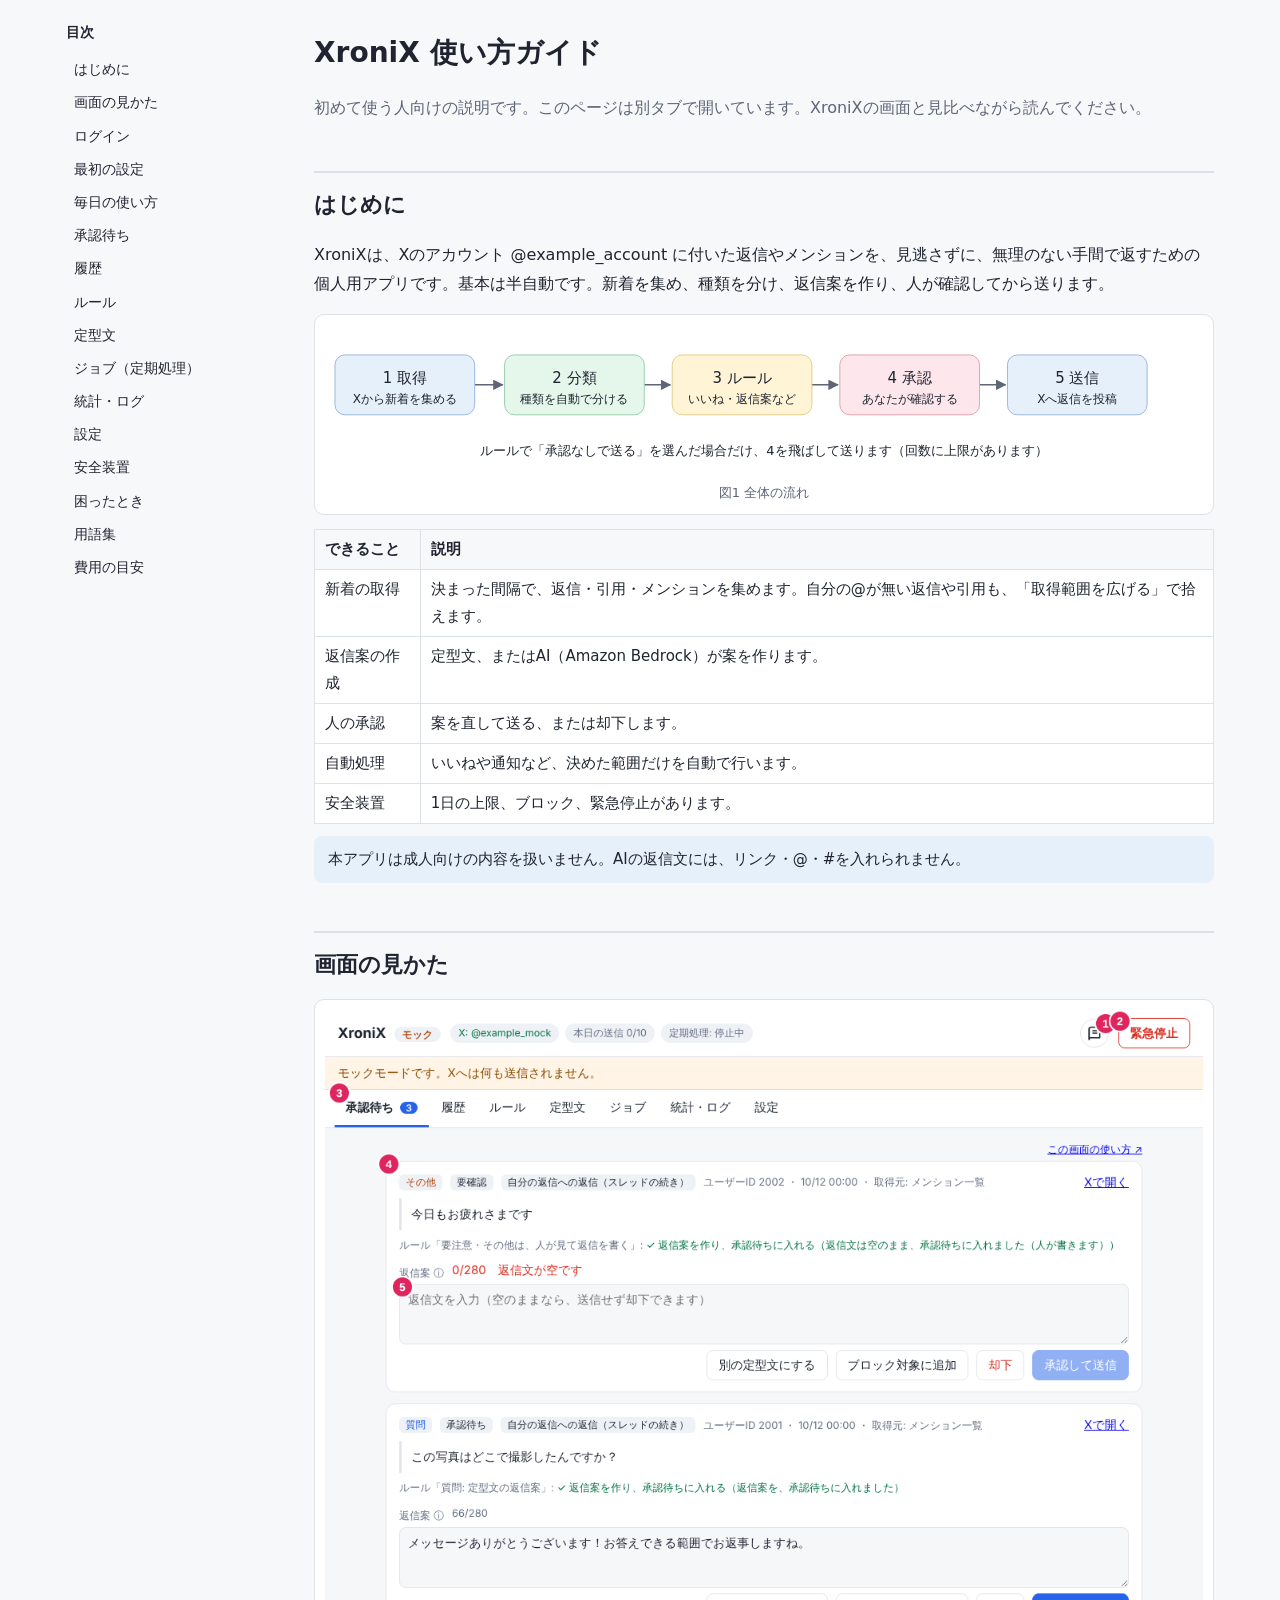
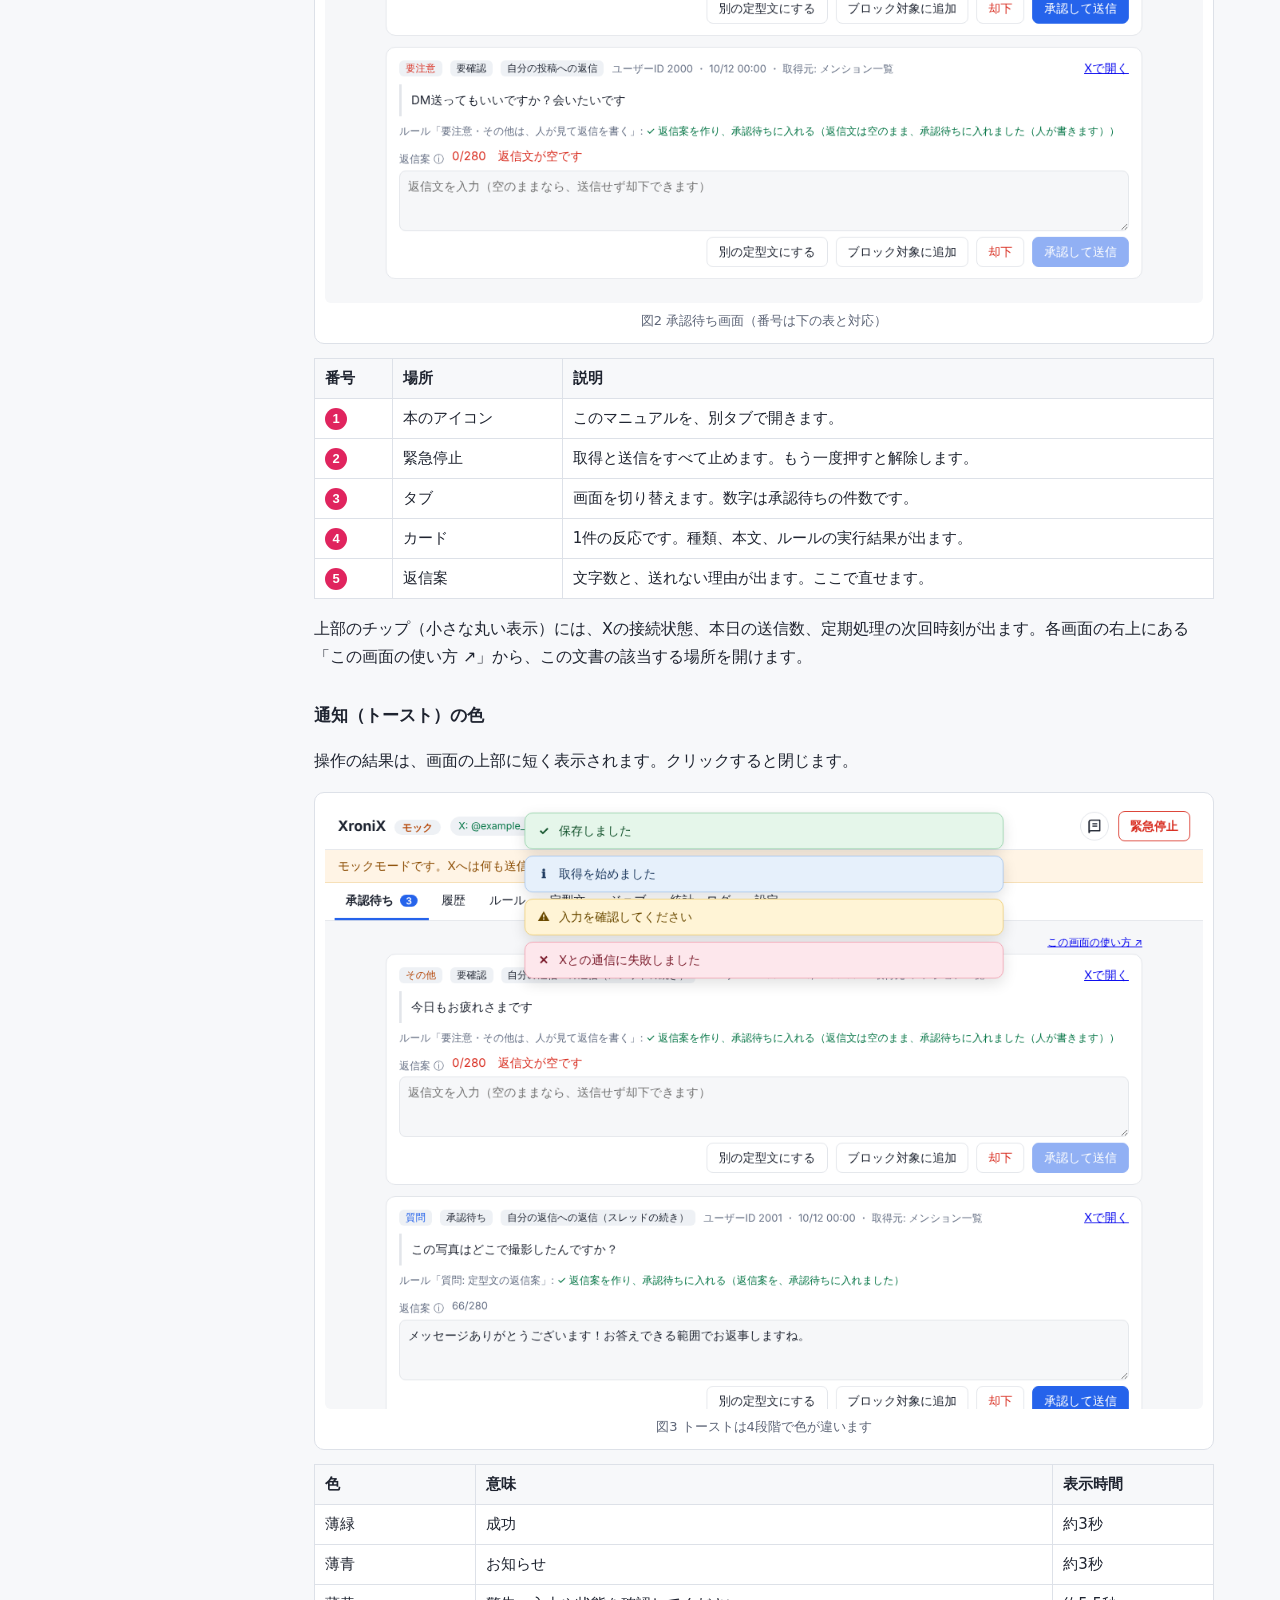
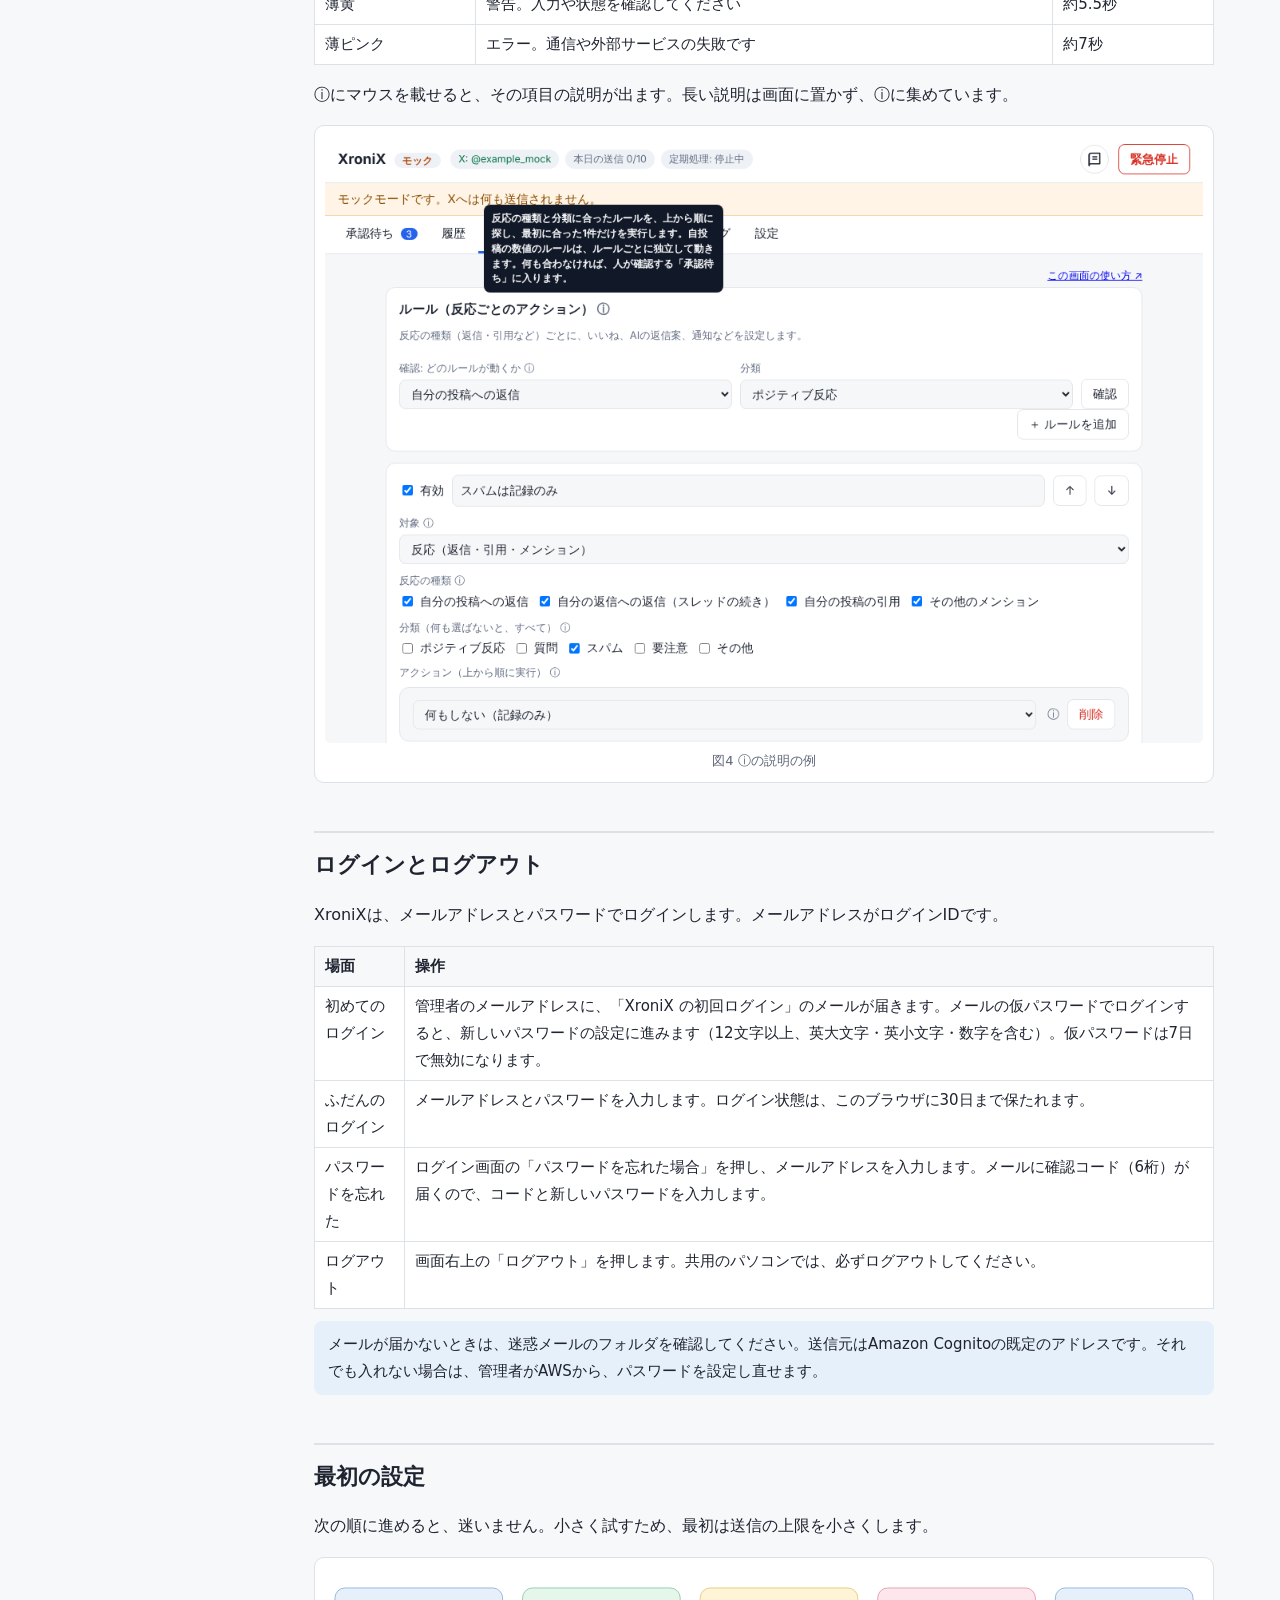
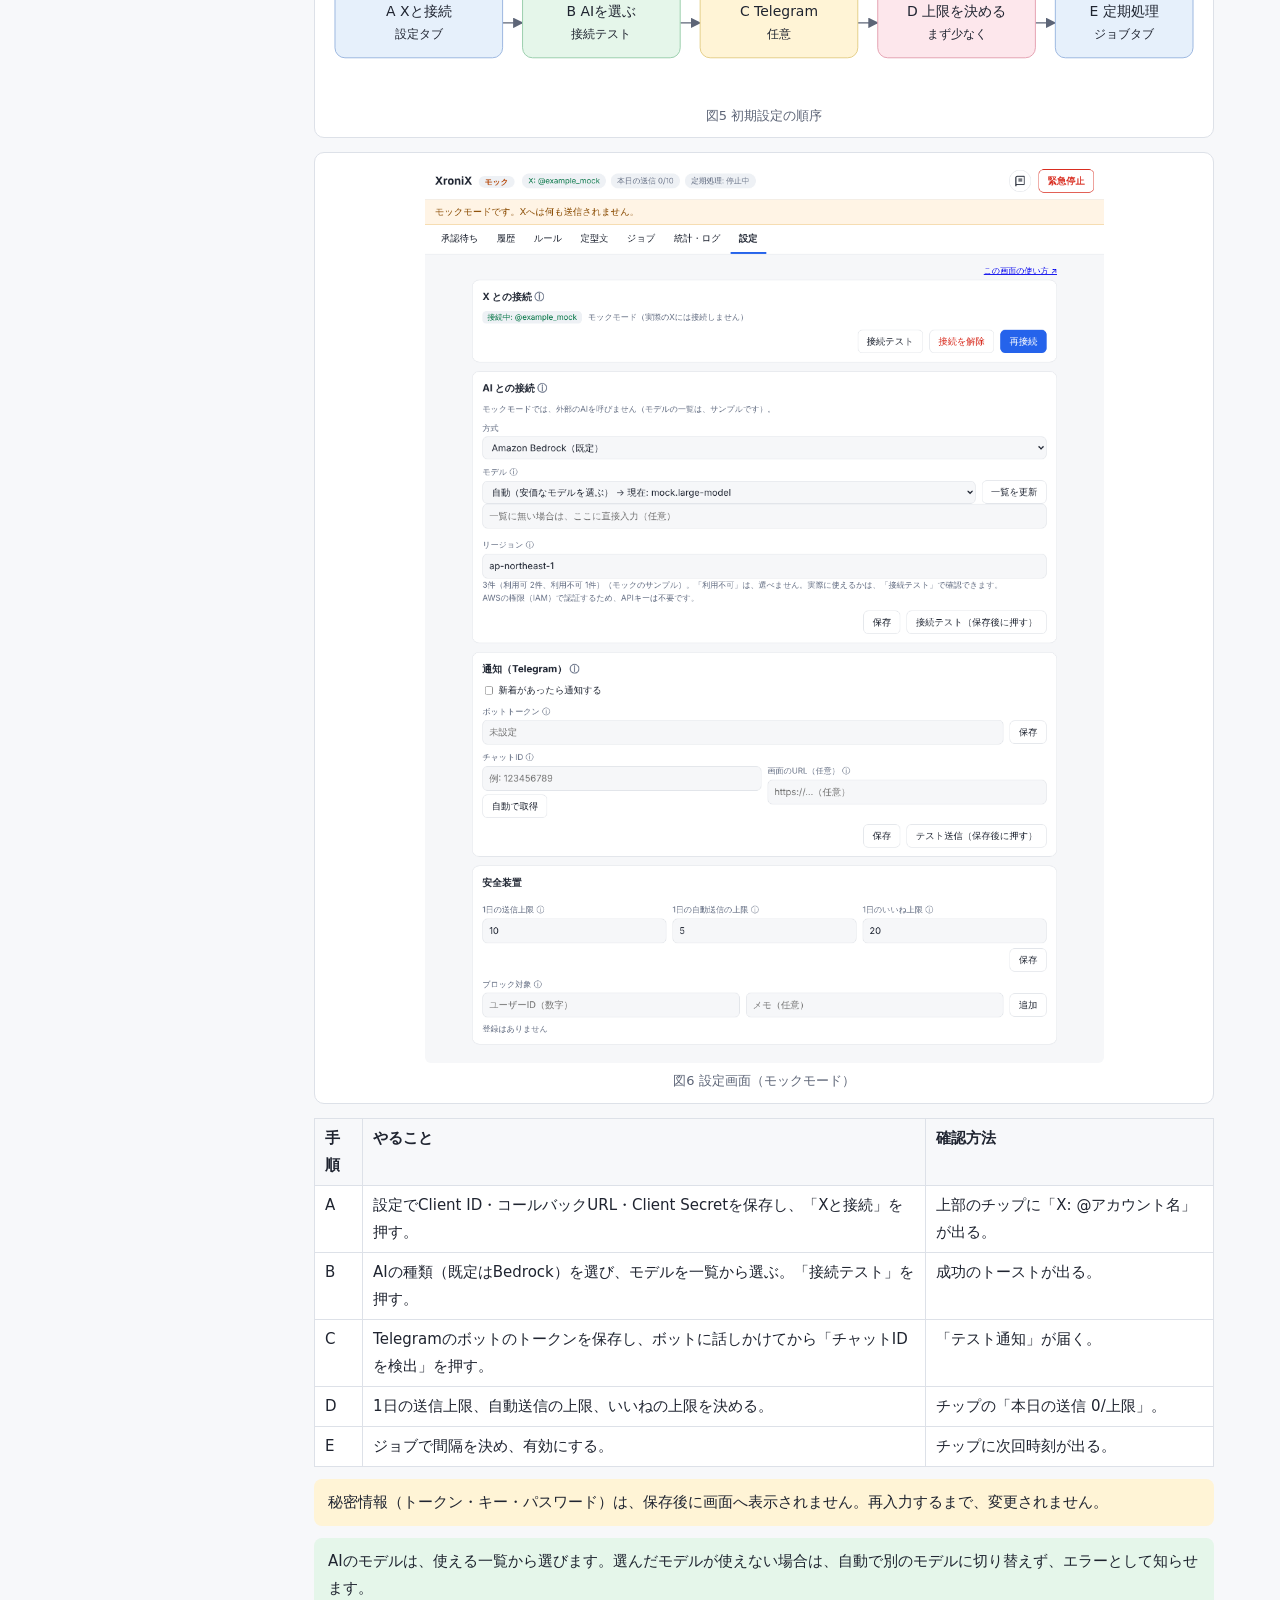
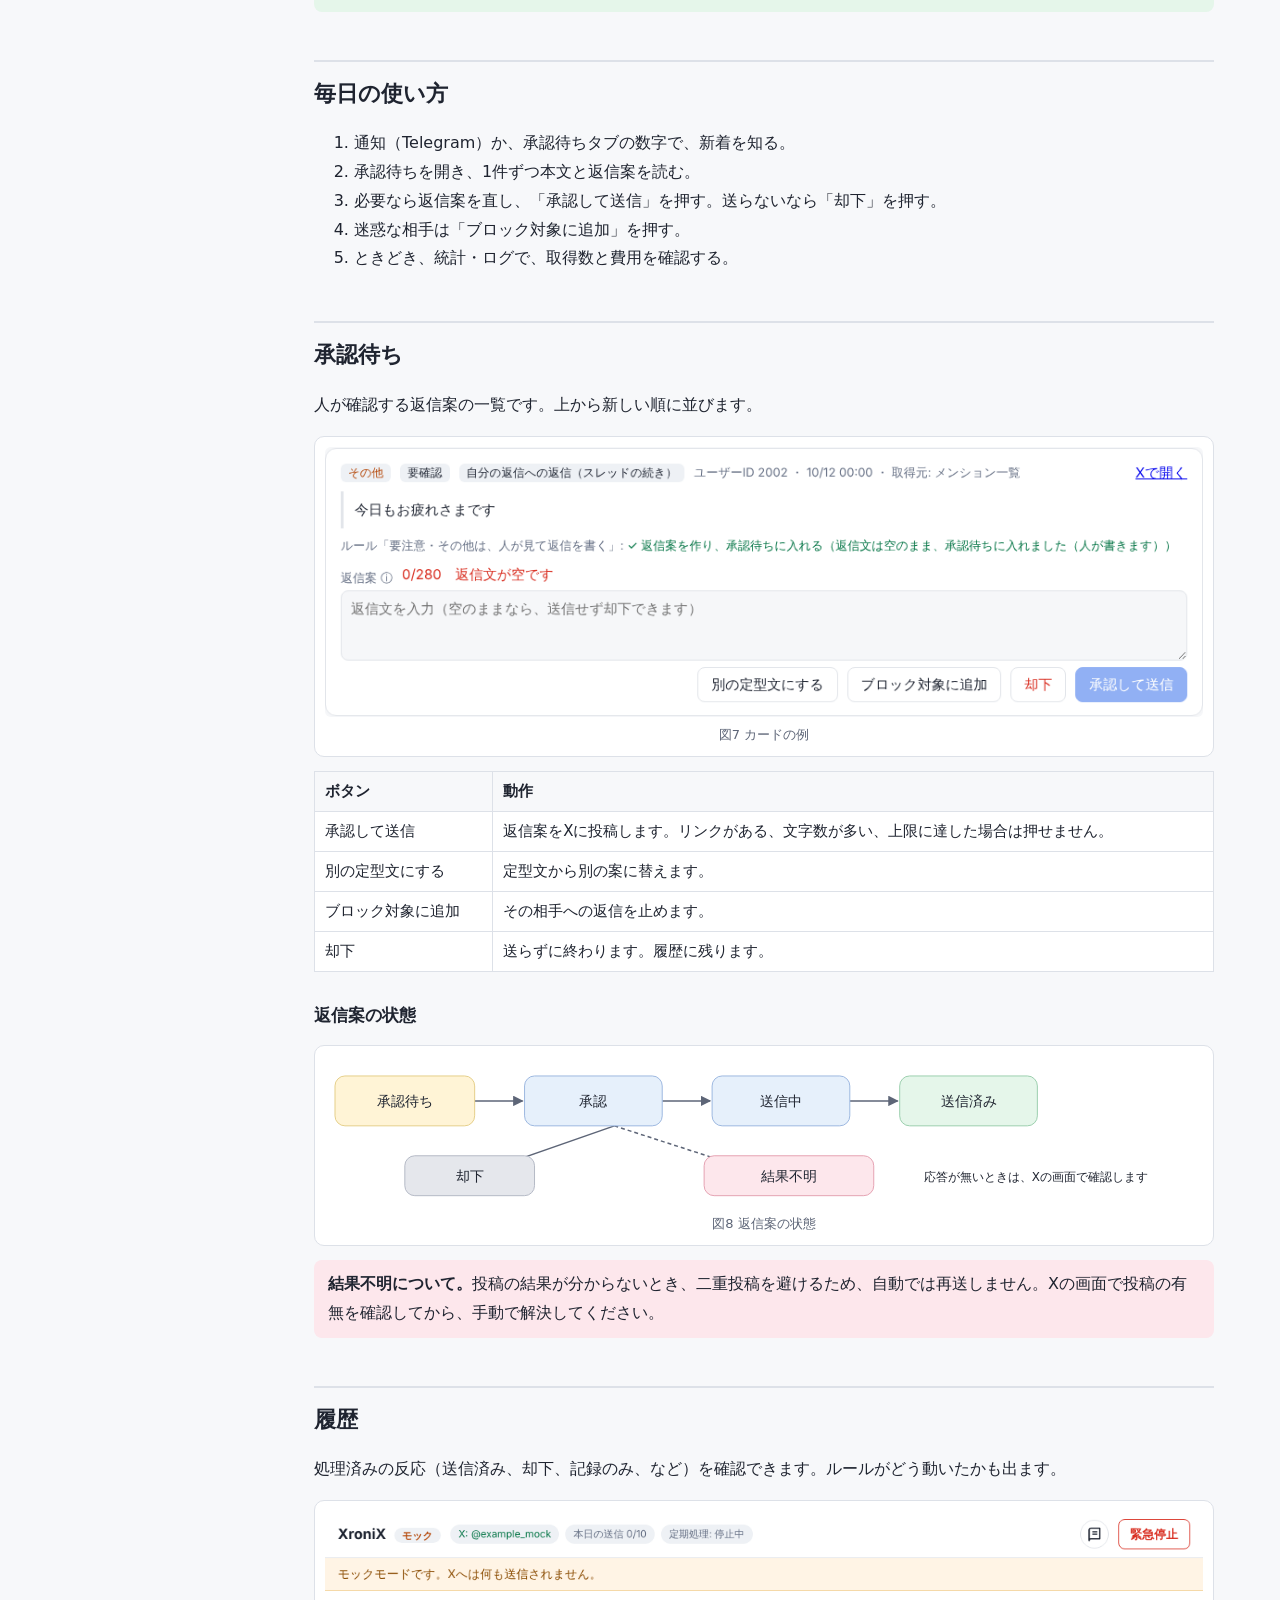
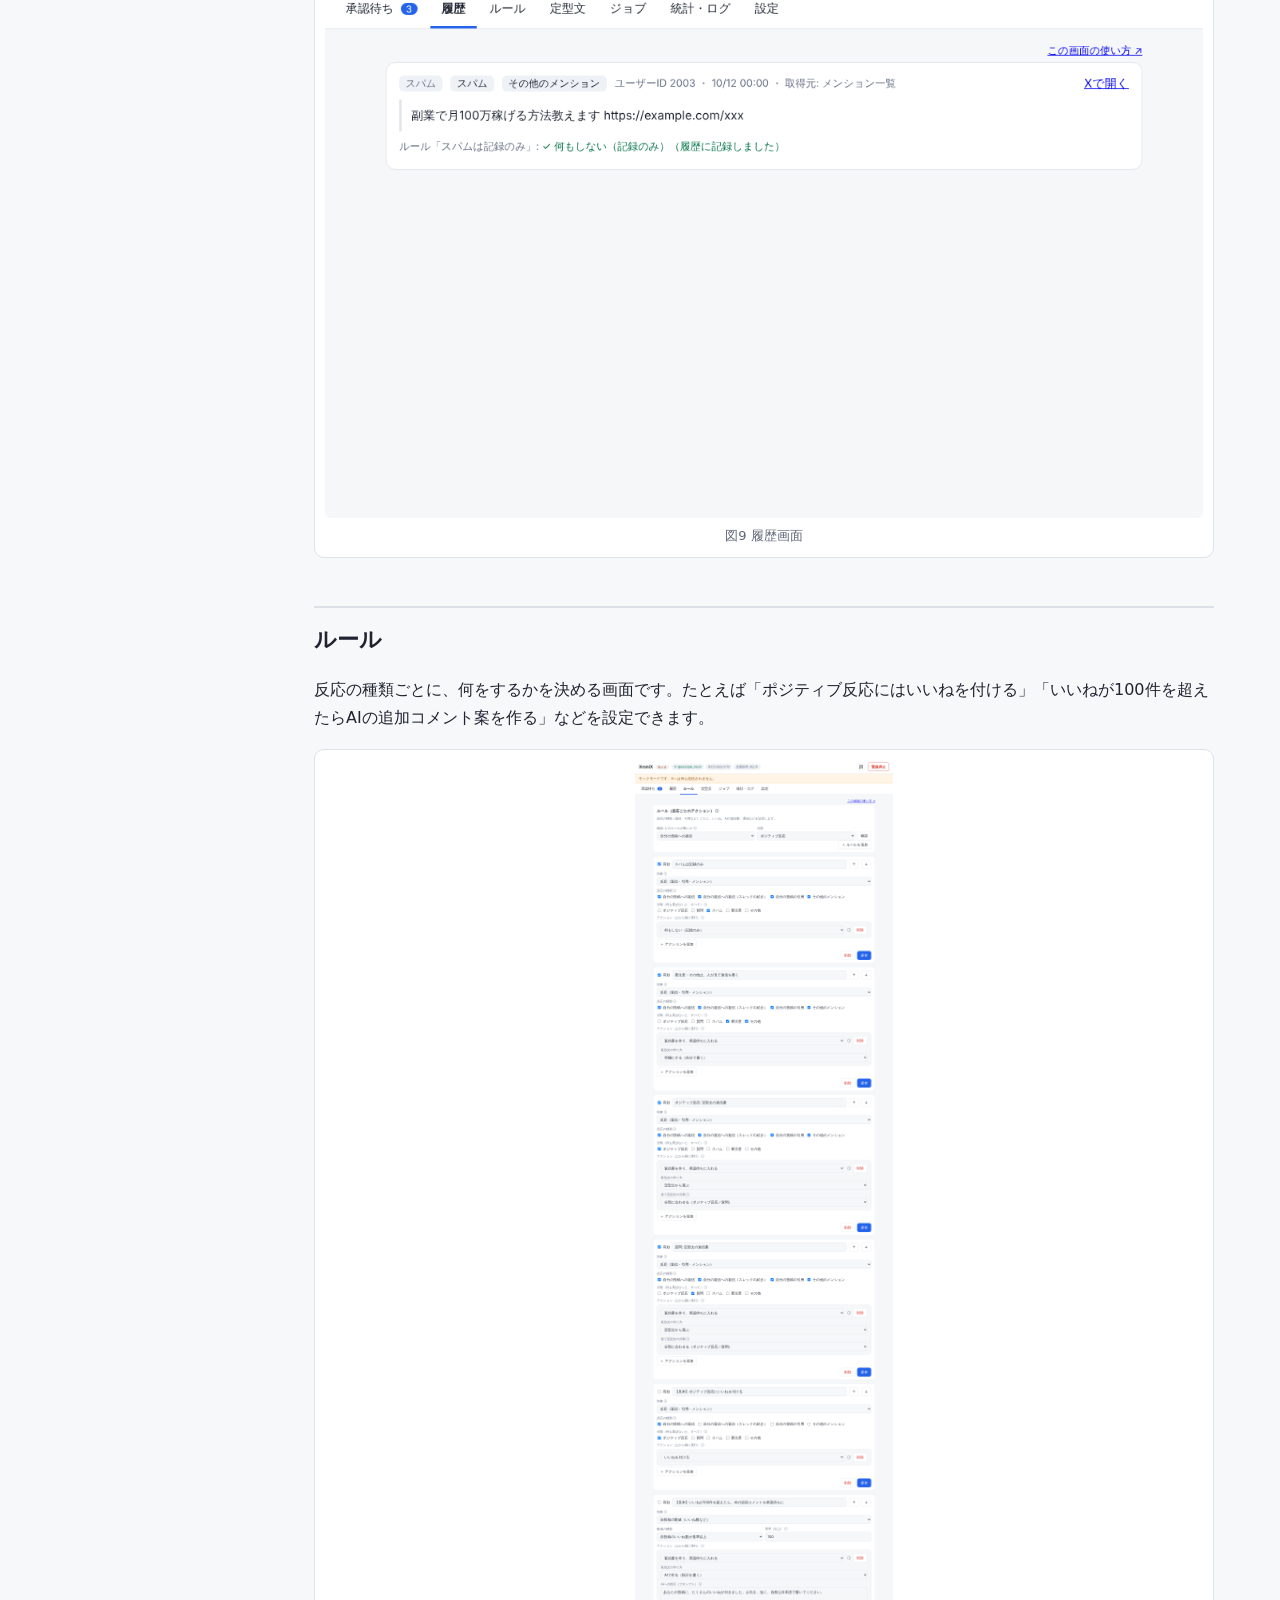
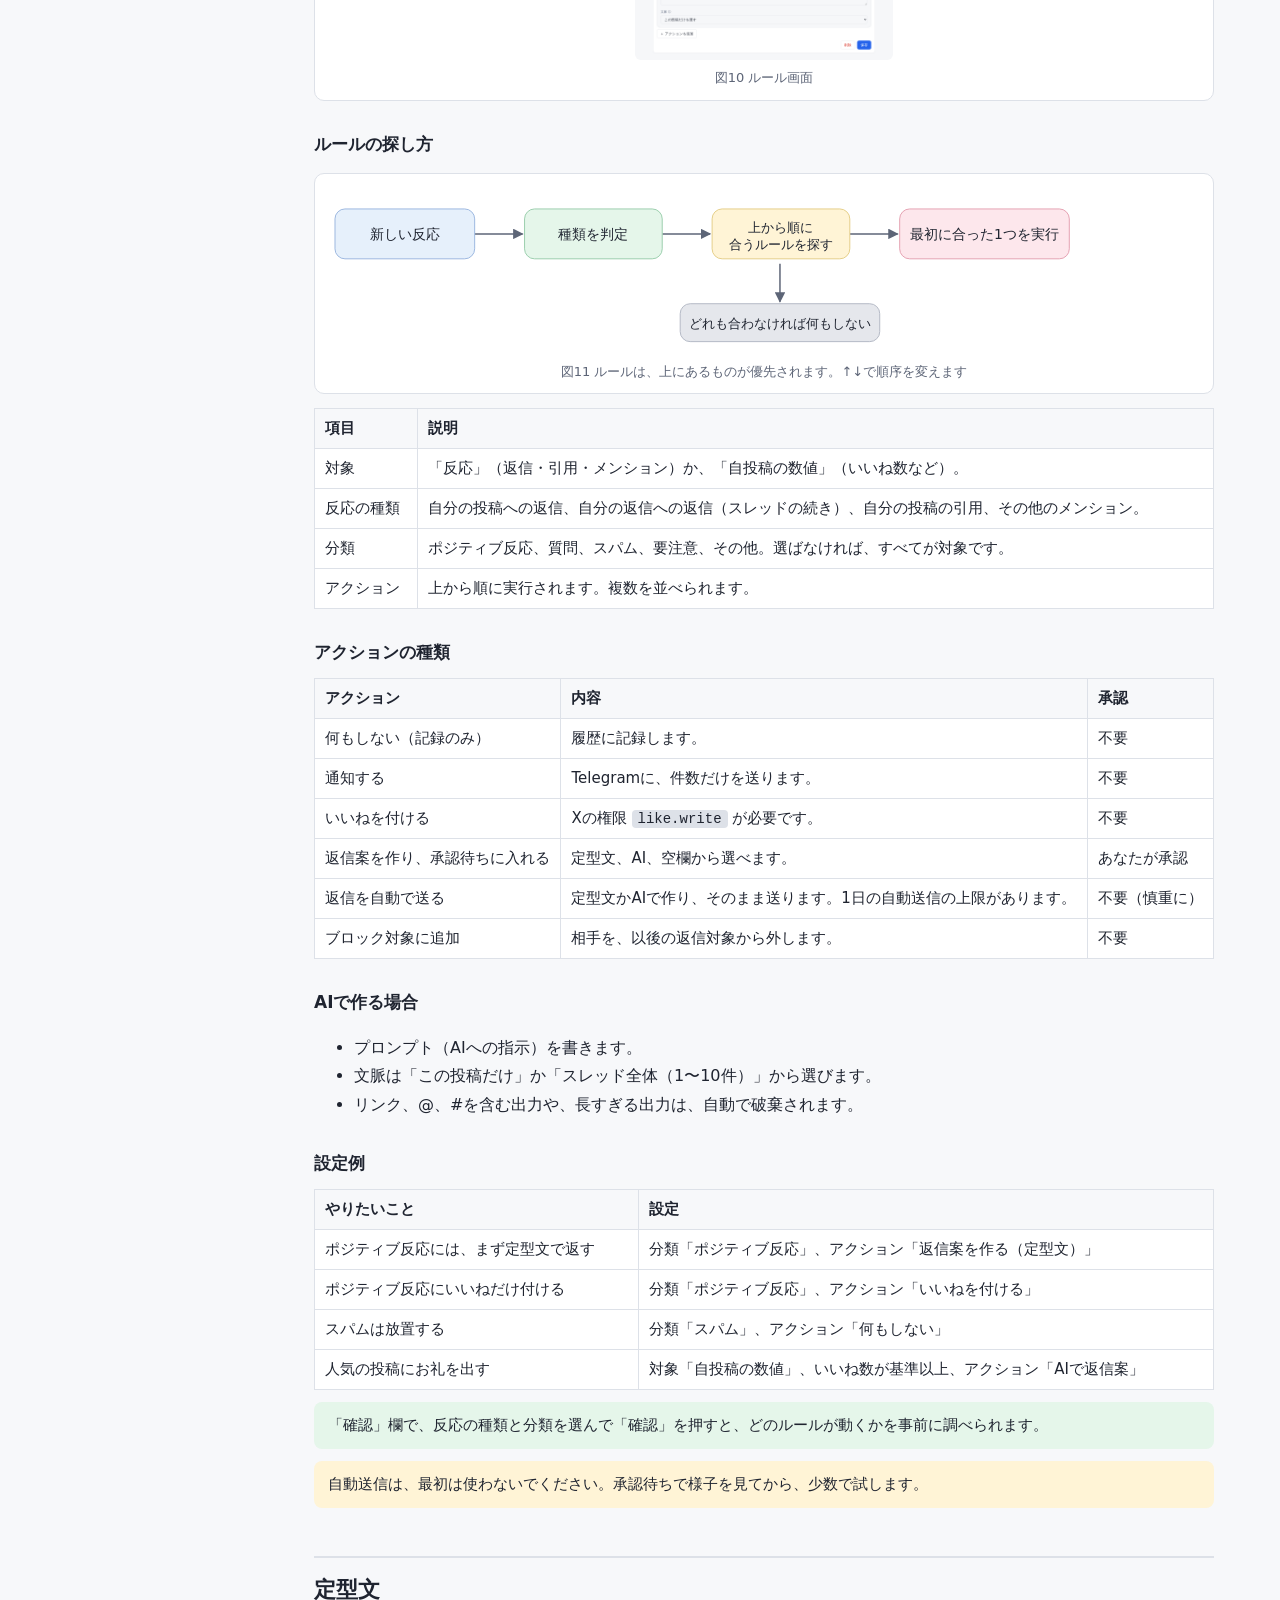
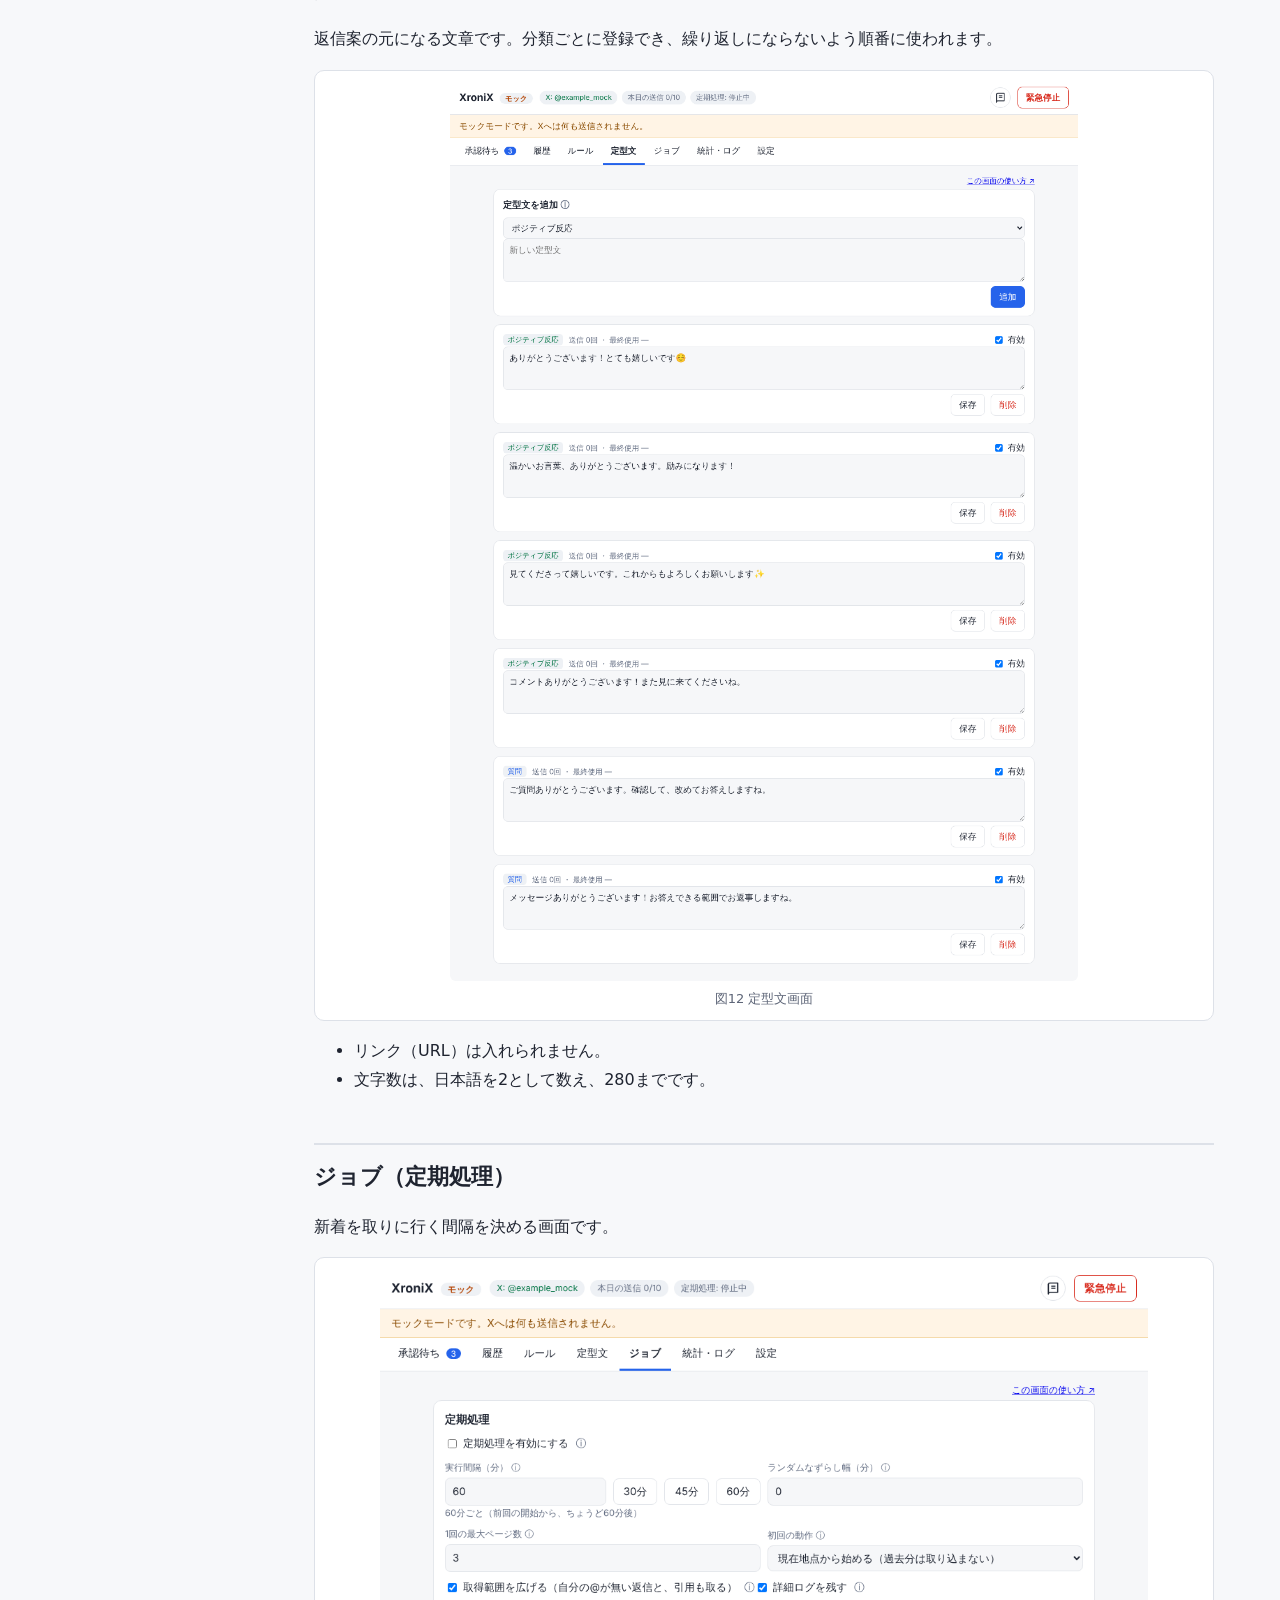
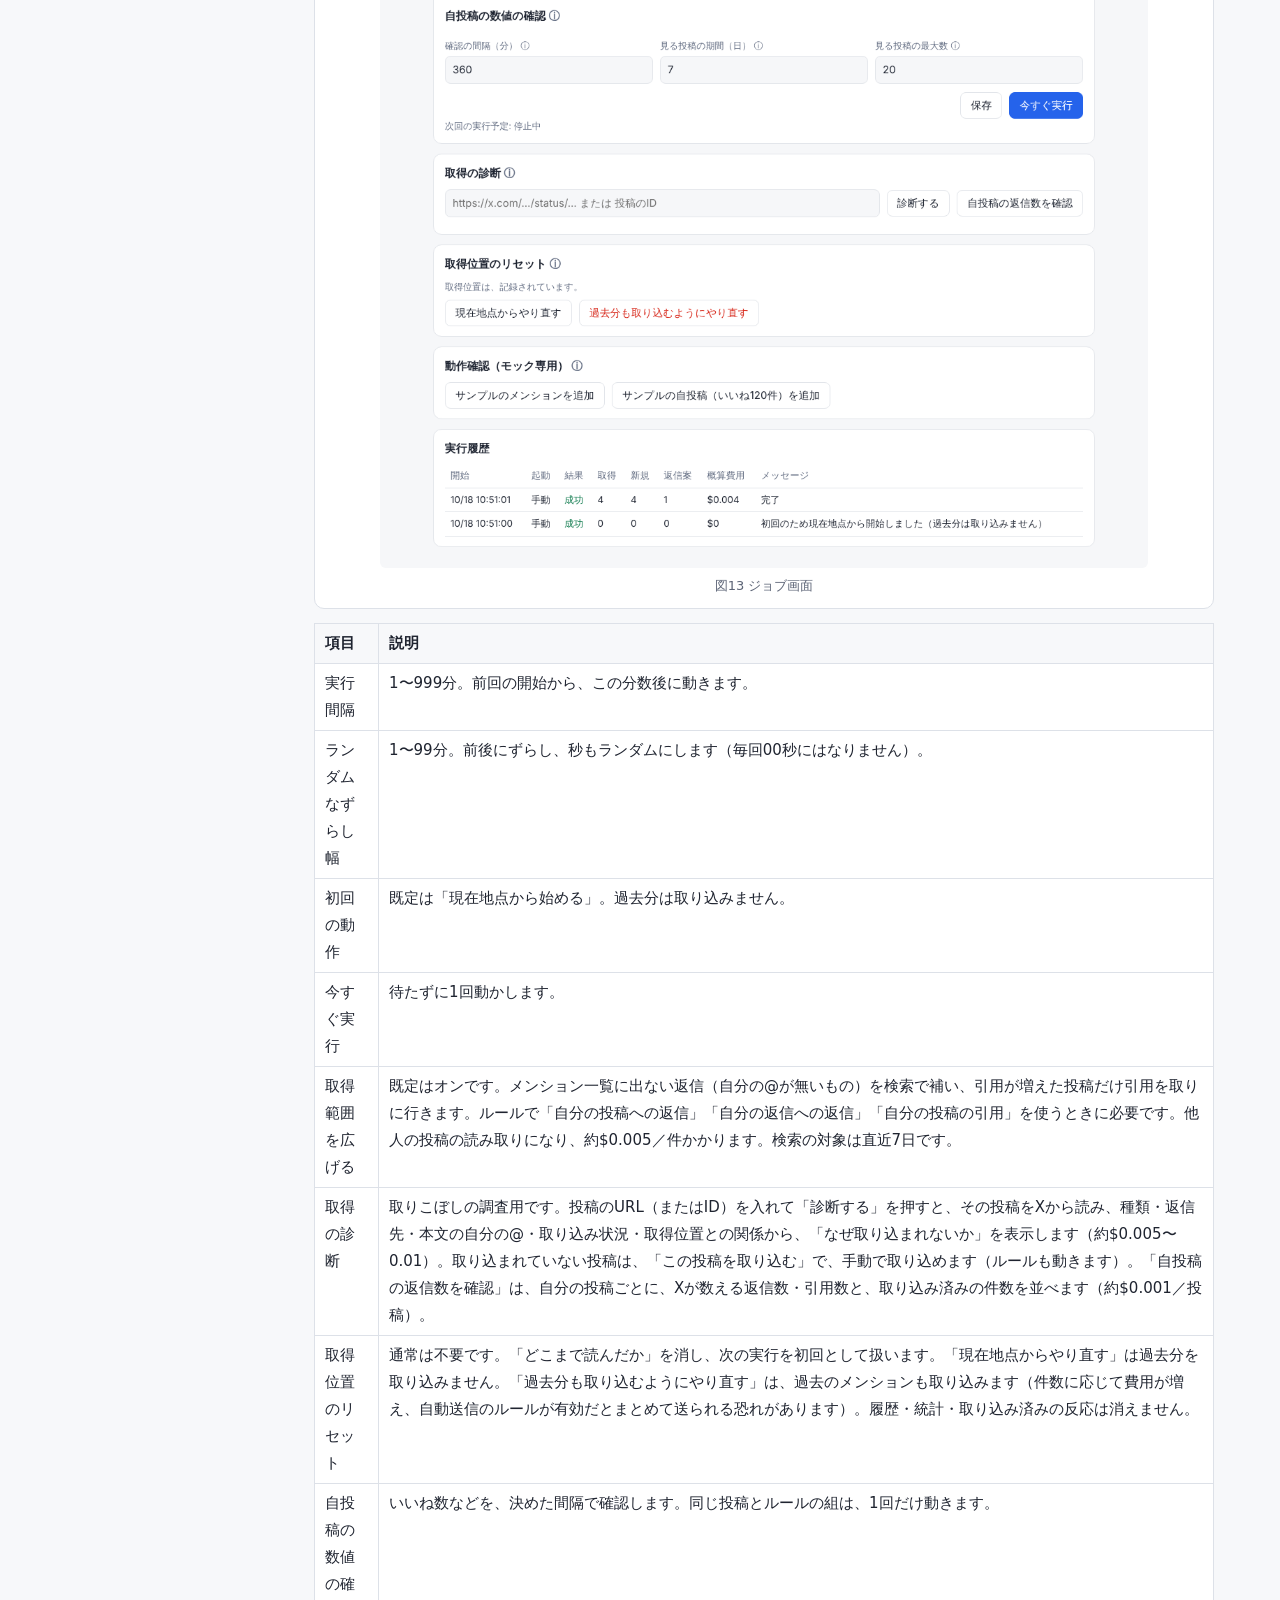
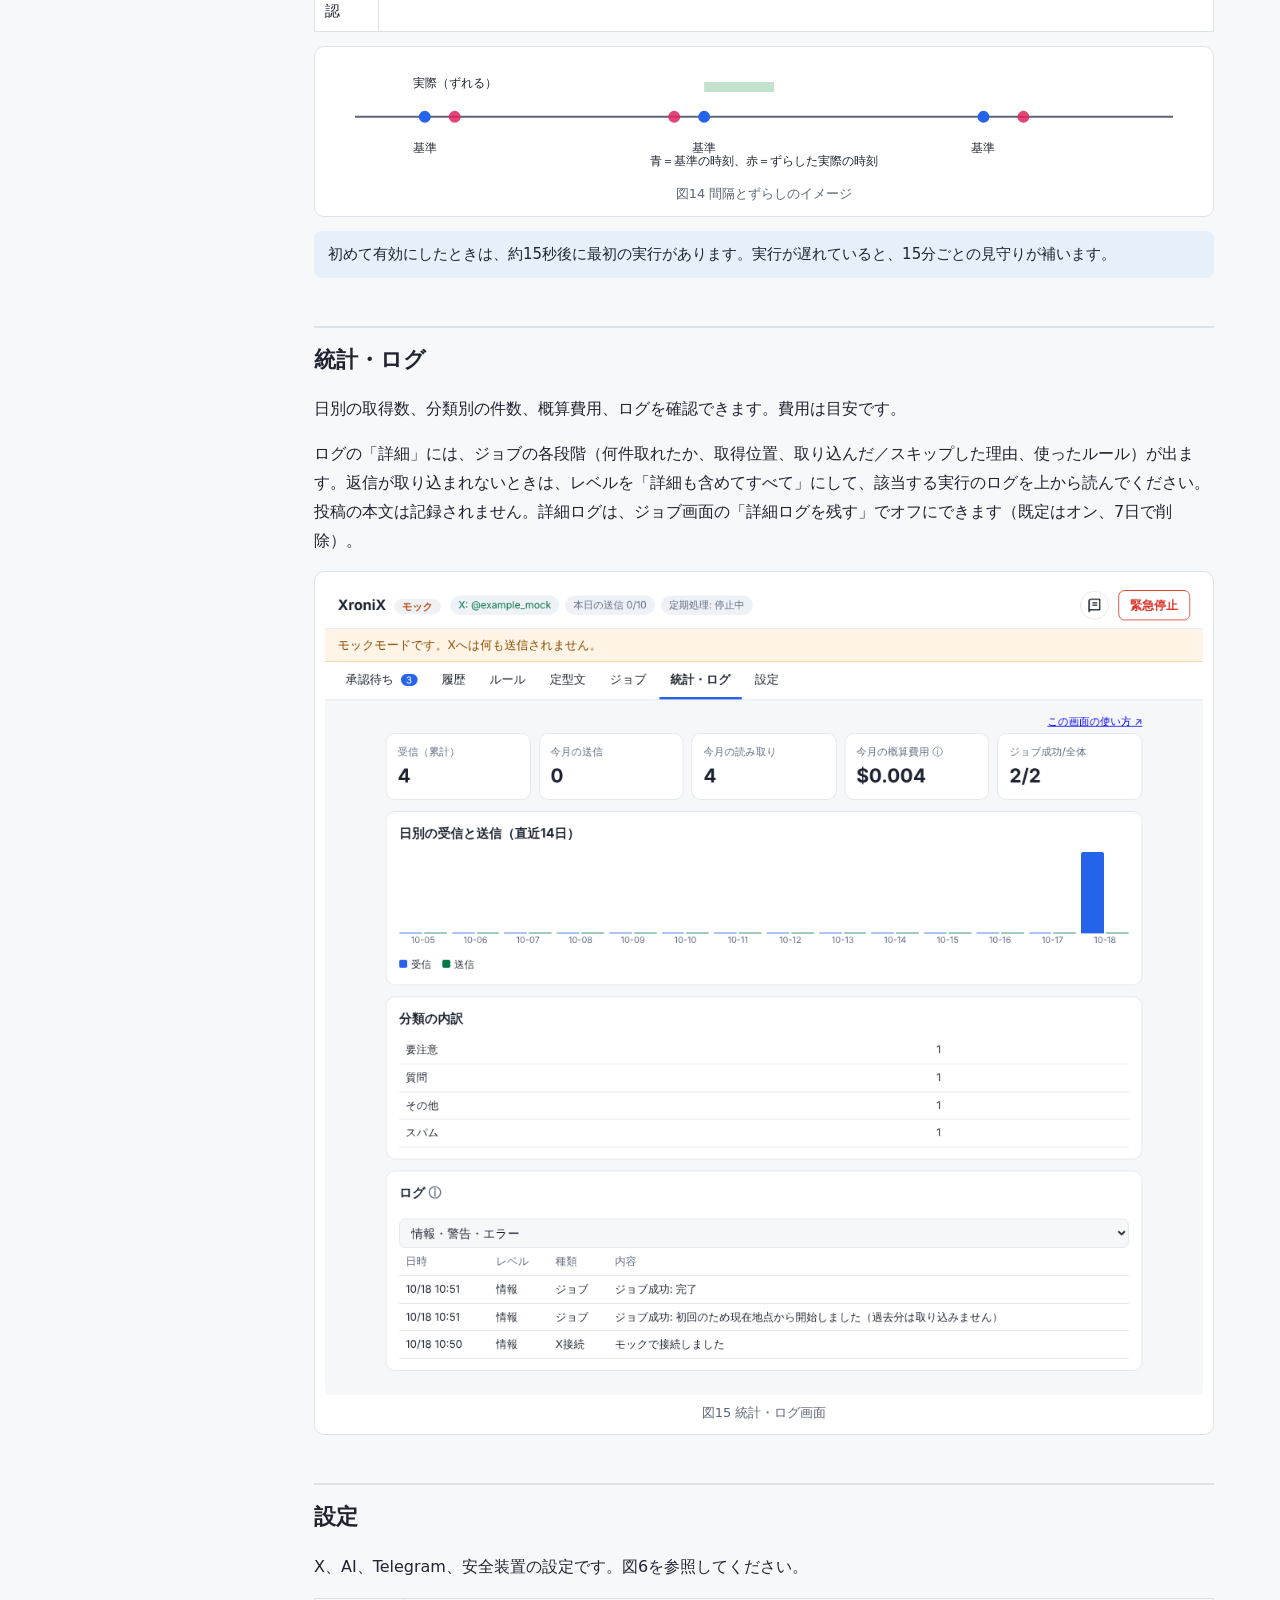
==== commit d5e7504f: "取得の診断（投稿のURLから、取り込まれない理由を調べる）と、自投稿の返信数の比較を追加 - POST /api/diagnose/tweet: 投稿を読み、種類・返信先・本文の@・取り込み状況・取得" ====
--- a/web/manual.html
+++ b/web/manual.html
@@ -269,6 +269,7 @@
 <tr><td>初回の動作</td><td>既定は「現在地点から始める」。過去分は取り込みません。</td></tr>
 <tr><td>今すぐ実行</td><td>待たずに1回動かします。</td></tr>
 <tr><td>取得範囲を広げる</td><td>既定はオンです。メンション一覧に出ない返信（自分の@が無いもの）を検索で補い、引用が増えた投稿だけ引用を取りに行きます。ルールで「自分の投稿への返信」「自分の返信への返信」「自分の投稿の引用」を使うときに必要です。他人の投稿の読み取りになり、約$0.005／件かかります。検索の対象は直近7日です。</td></tr>
+<tr><td>取得の診断</td><td>取りこぼしの調査用です。投稿のURL（またはID）を入れて「診断する」を押すと、その投稿をXから読み、種類・返信先・本文の自分の@・取り込み状況・取得位置との関係から、「なぜ取り込まれないか」を表示します（約$0.005〜0.01）。取り込まれていない投稿は、「この投稿を取り込む」で、手動で取り込めます（ルールも動きます）。「自投稿の返信数を確認」は、自分の投稿ごとに、Xが数える返信数・引用数と、取り込み済みの件数を並べます（約$0.001／投稿）。</td></tr>
 <tr><td>取得位置のリセット</td><td>通常は不要です。「どこまで読んだか」を消し、次の実行を初回として扱います。「現在地点からやり直す」は過去分を取り込みません。「過去分も取り込むようにやり直す」は、過去のメンションも取り込みます（件数に応じて費用が増え、自動送信のルールが有効だとまとめて送られる恐れがあります）。履歴・統計・取り込み済みの反応は消えません。</td></tr>
 <tr><td>自投稿の数値の確認</td><td>いいね数などを、決めた間隔で確認します。同じ投稿とルールの組は、1回だけ動きます。</td></tr>
 </table>
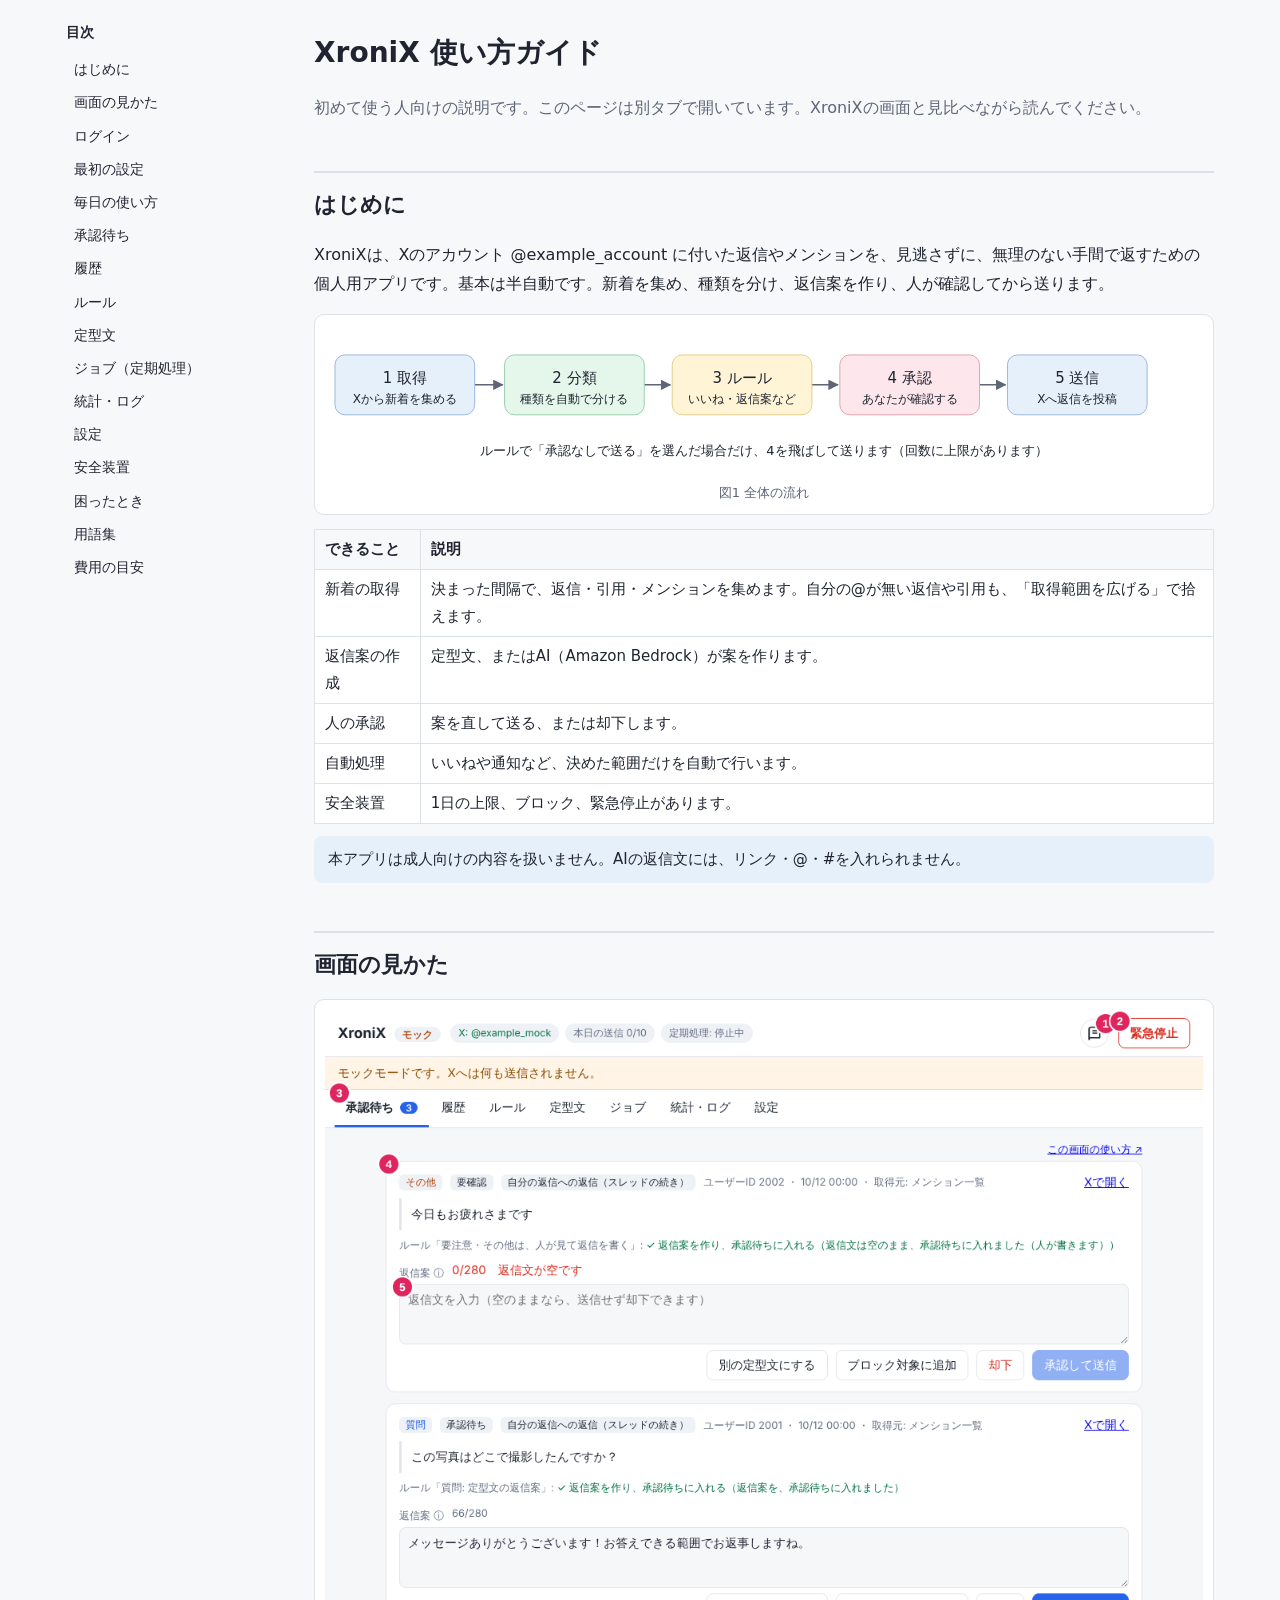
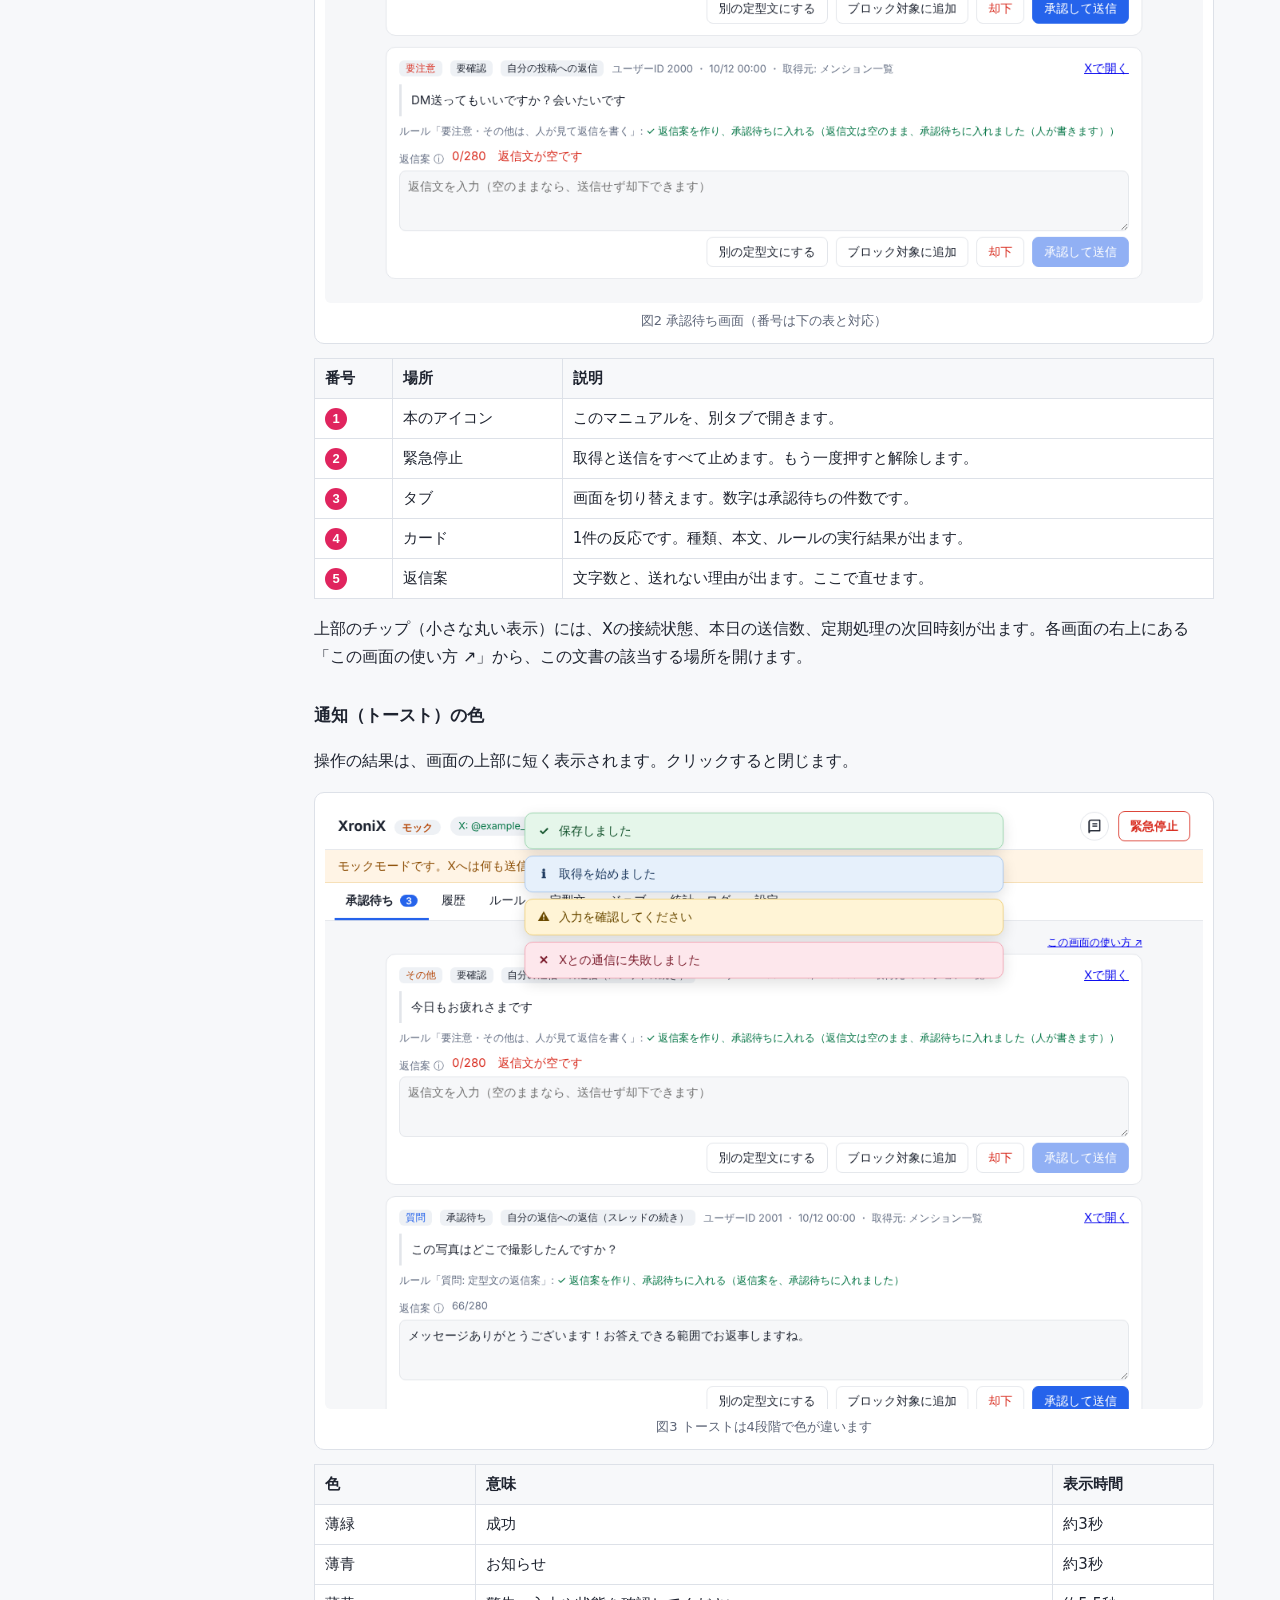
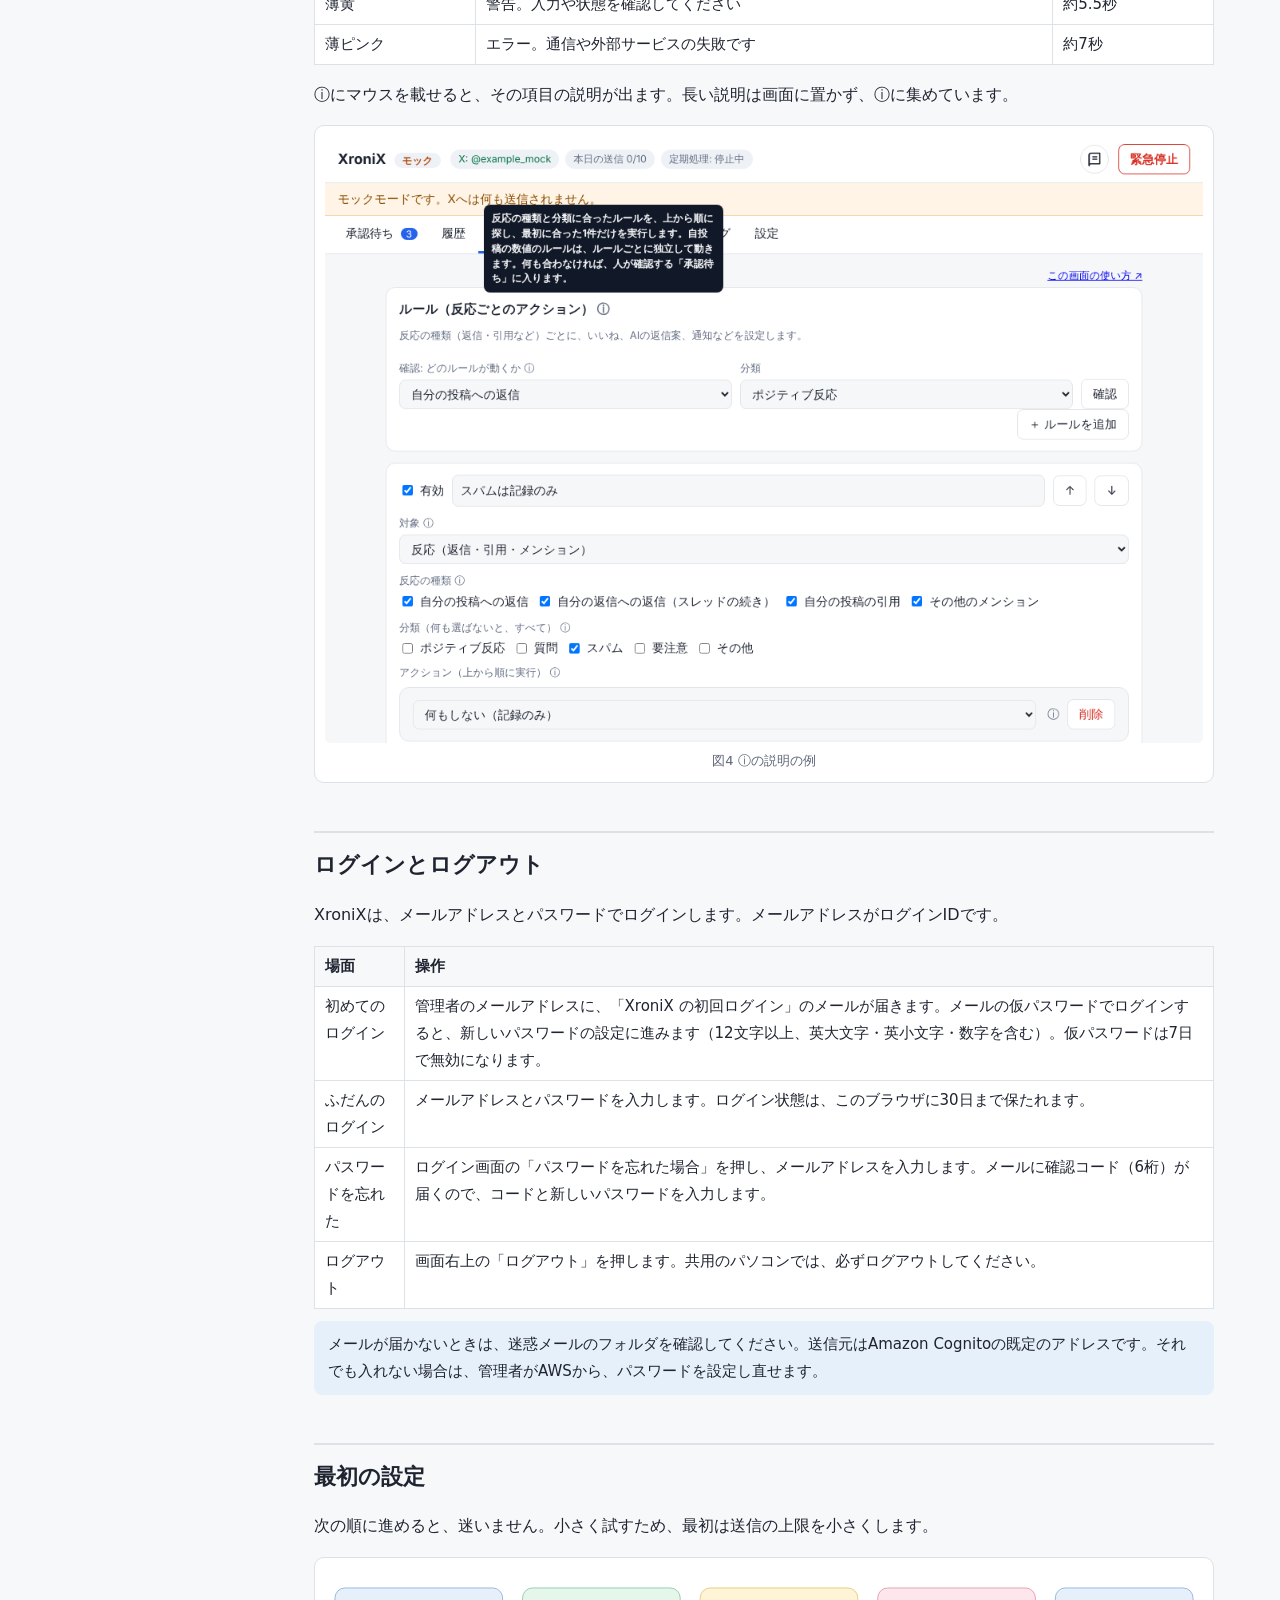
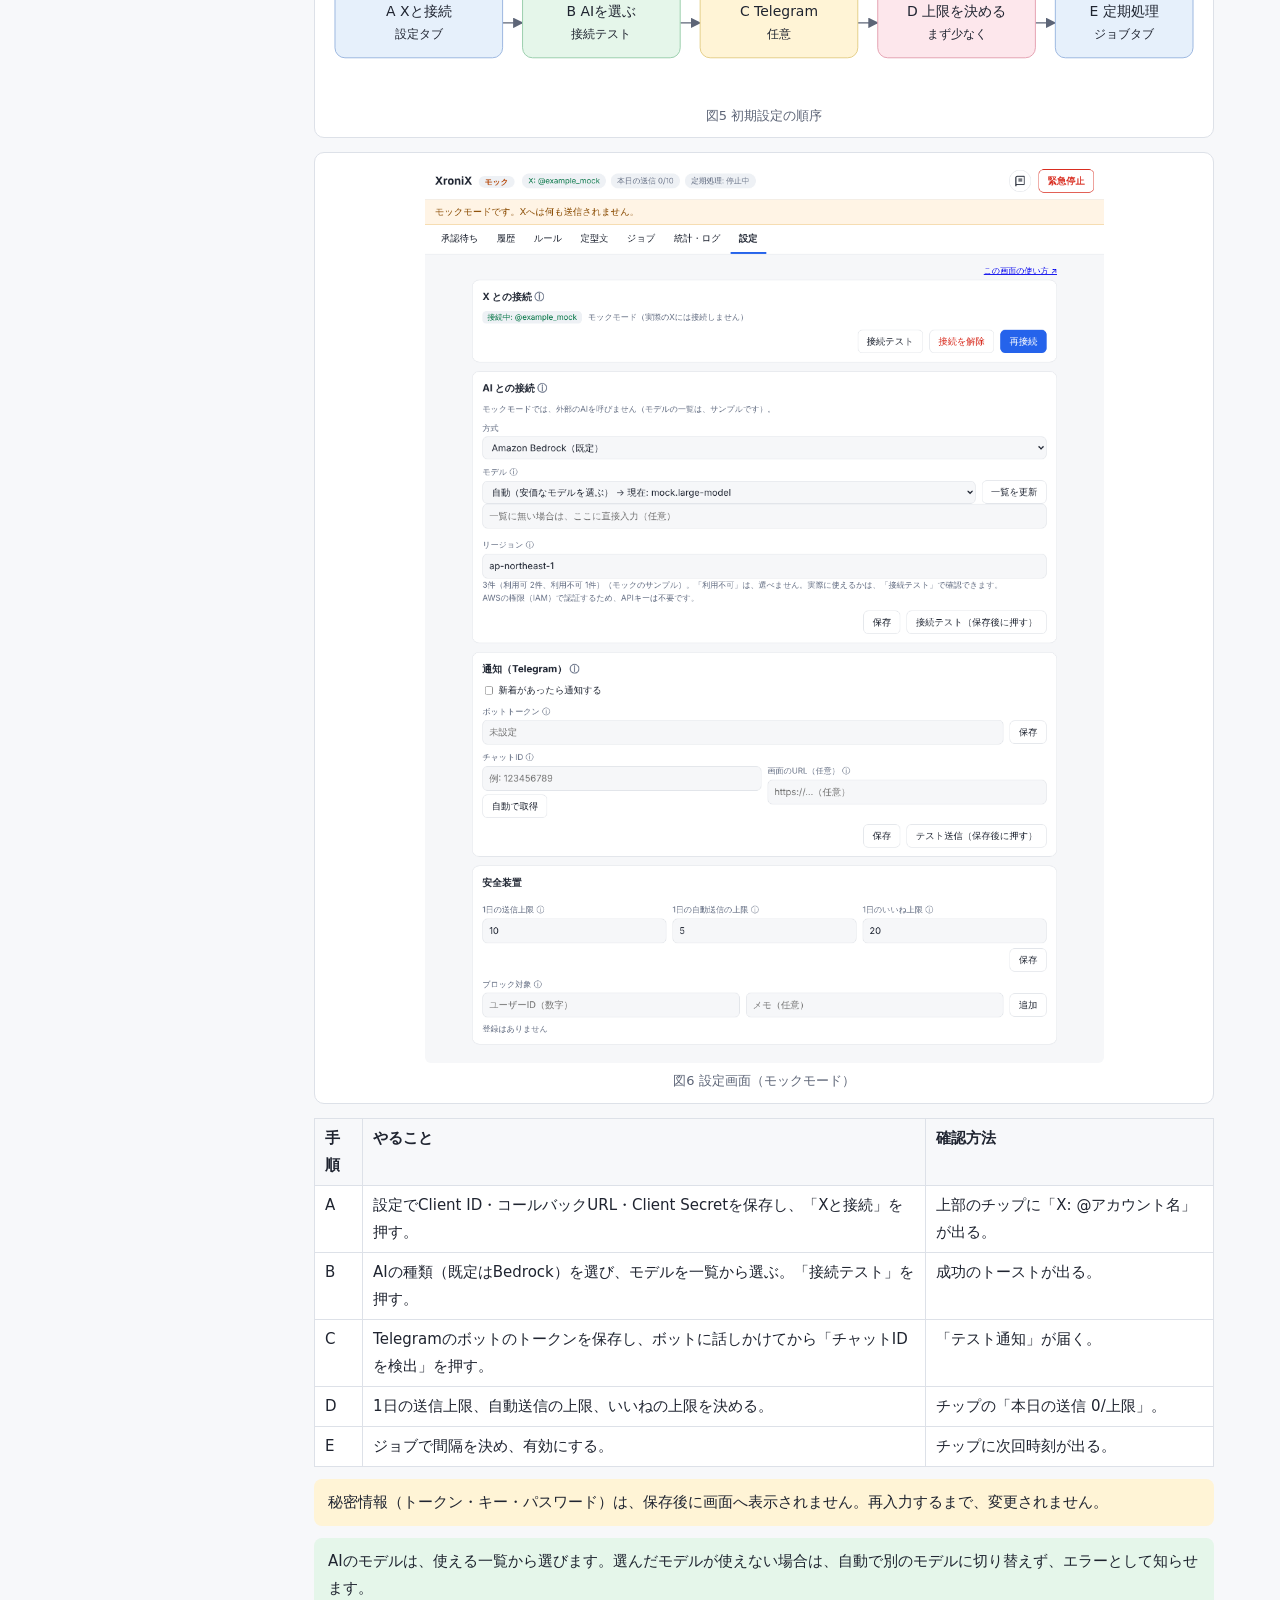
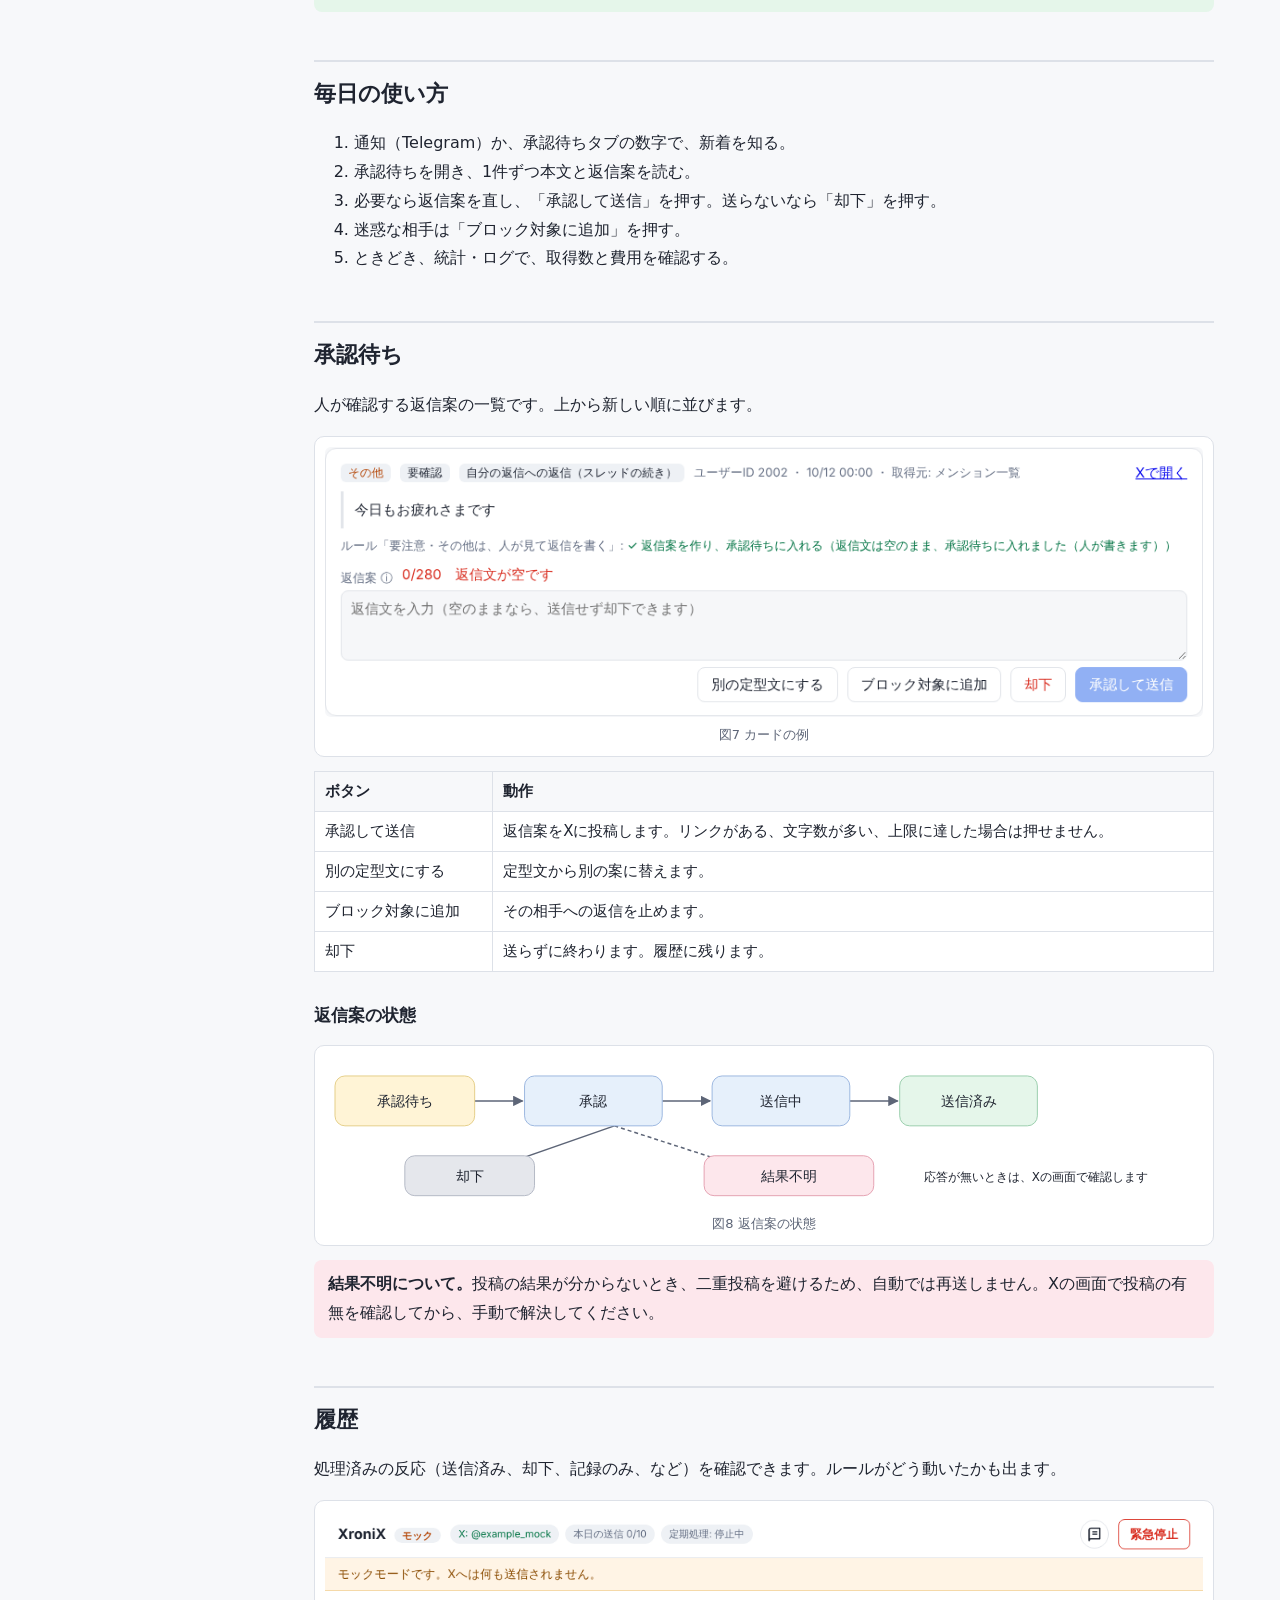
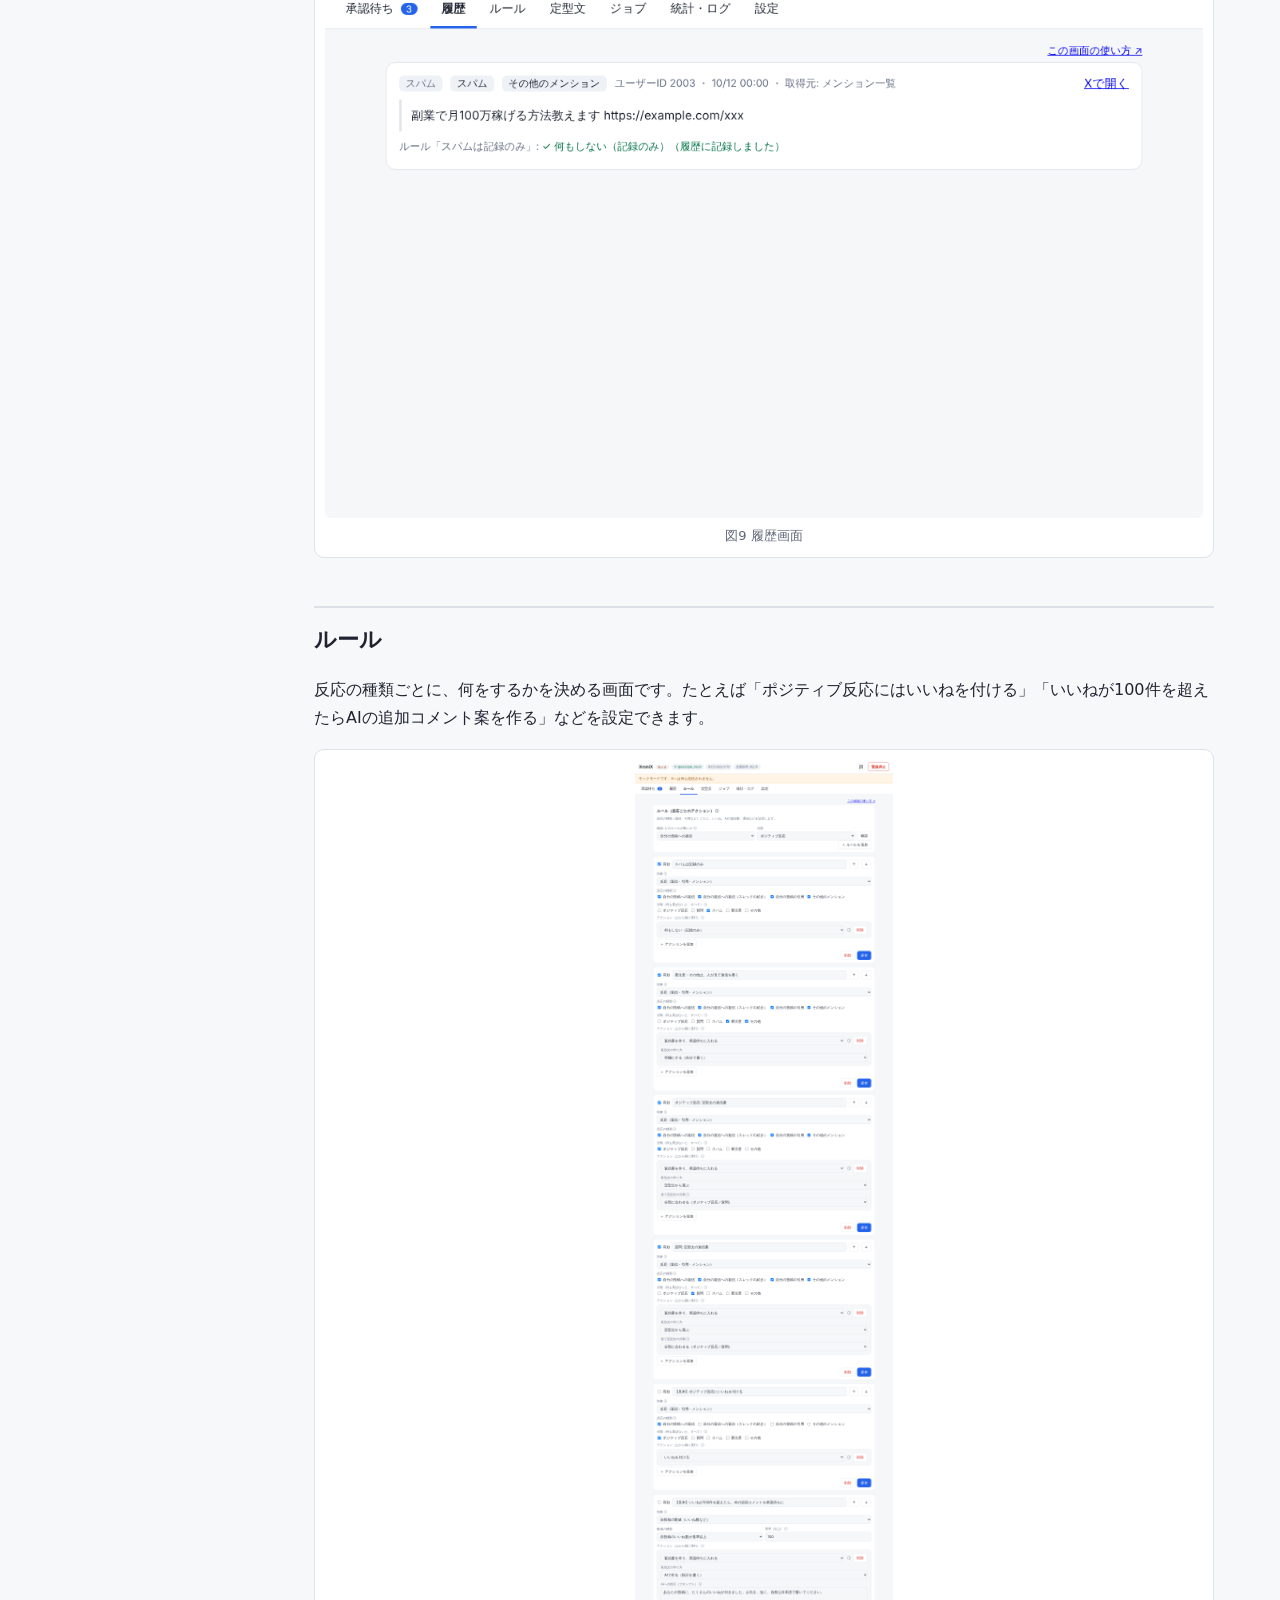
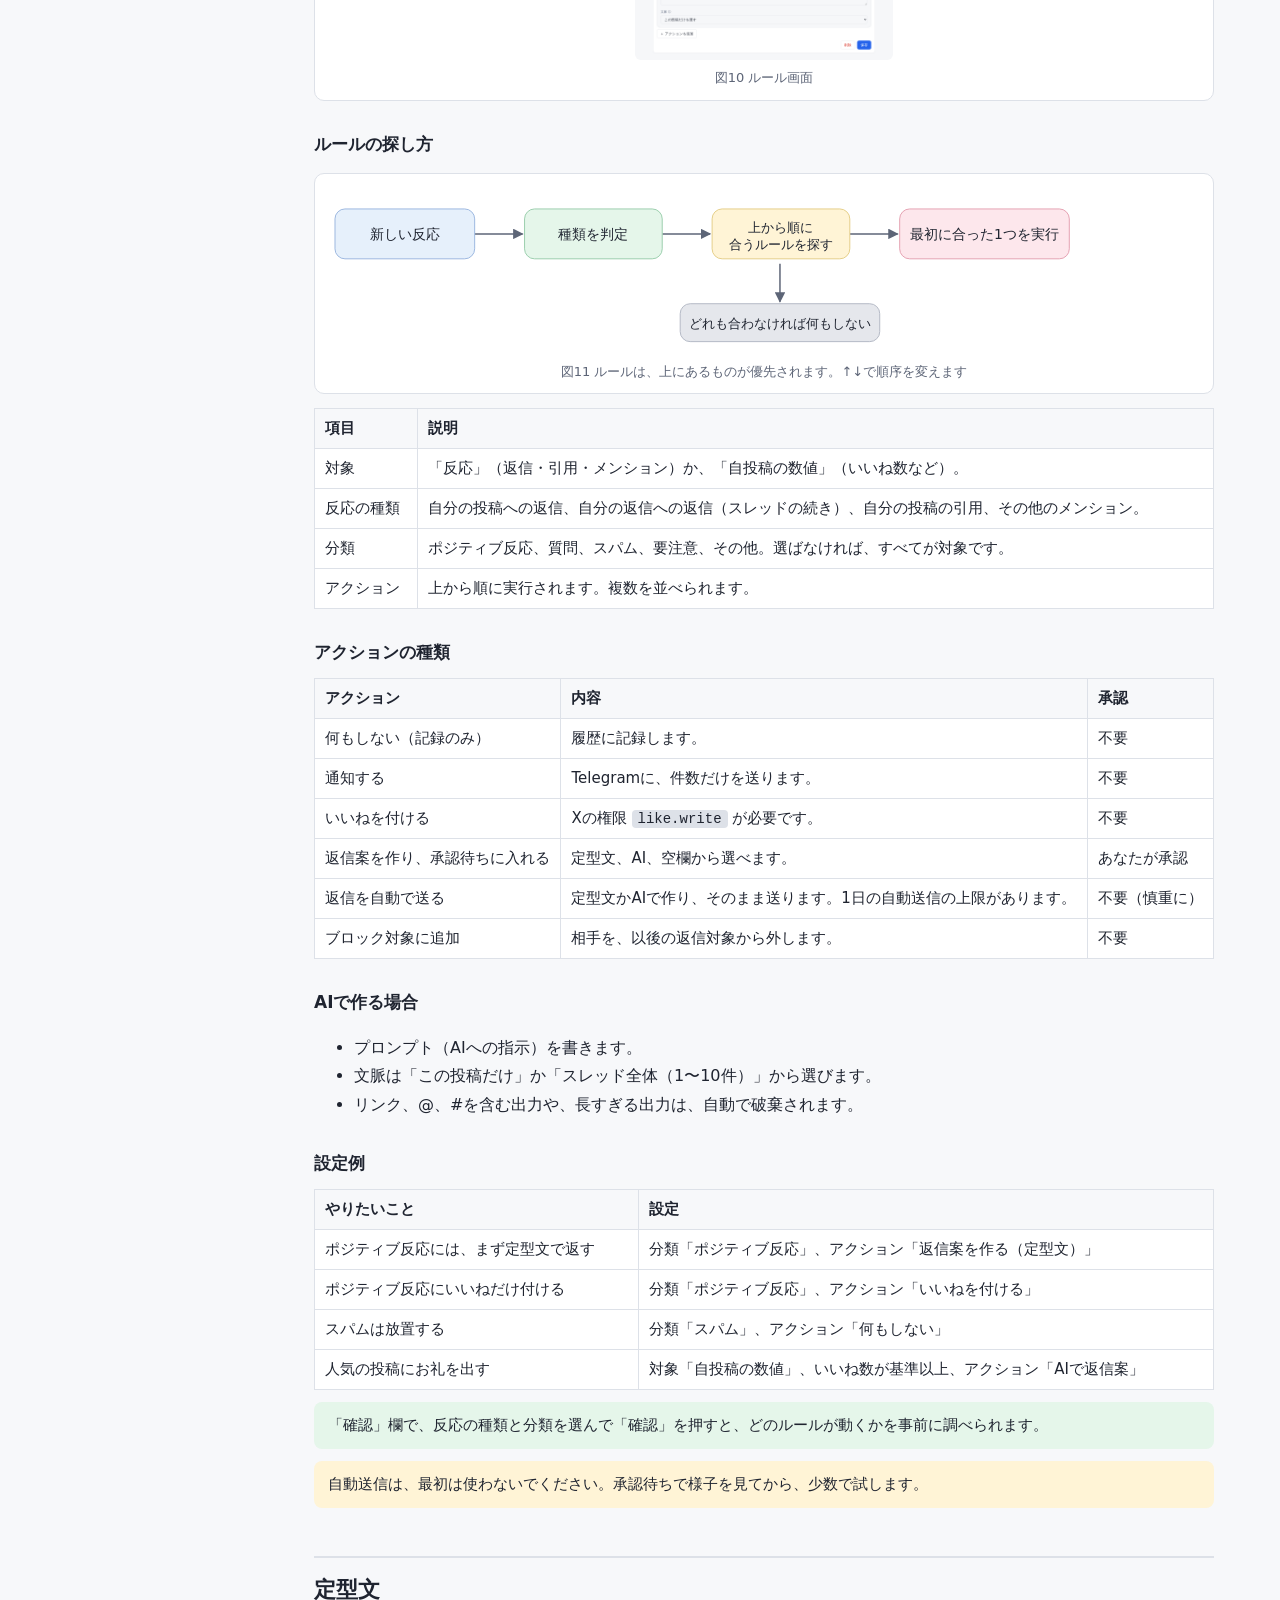
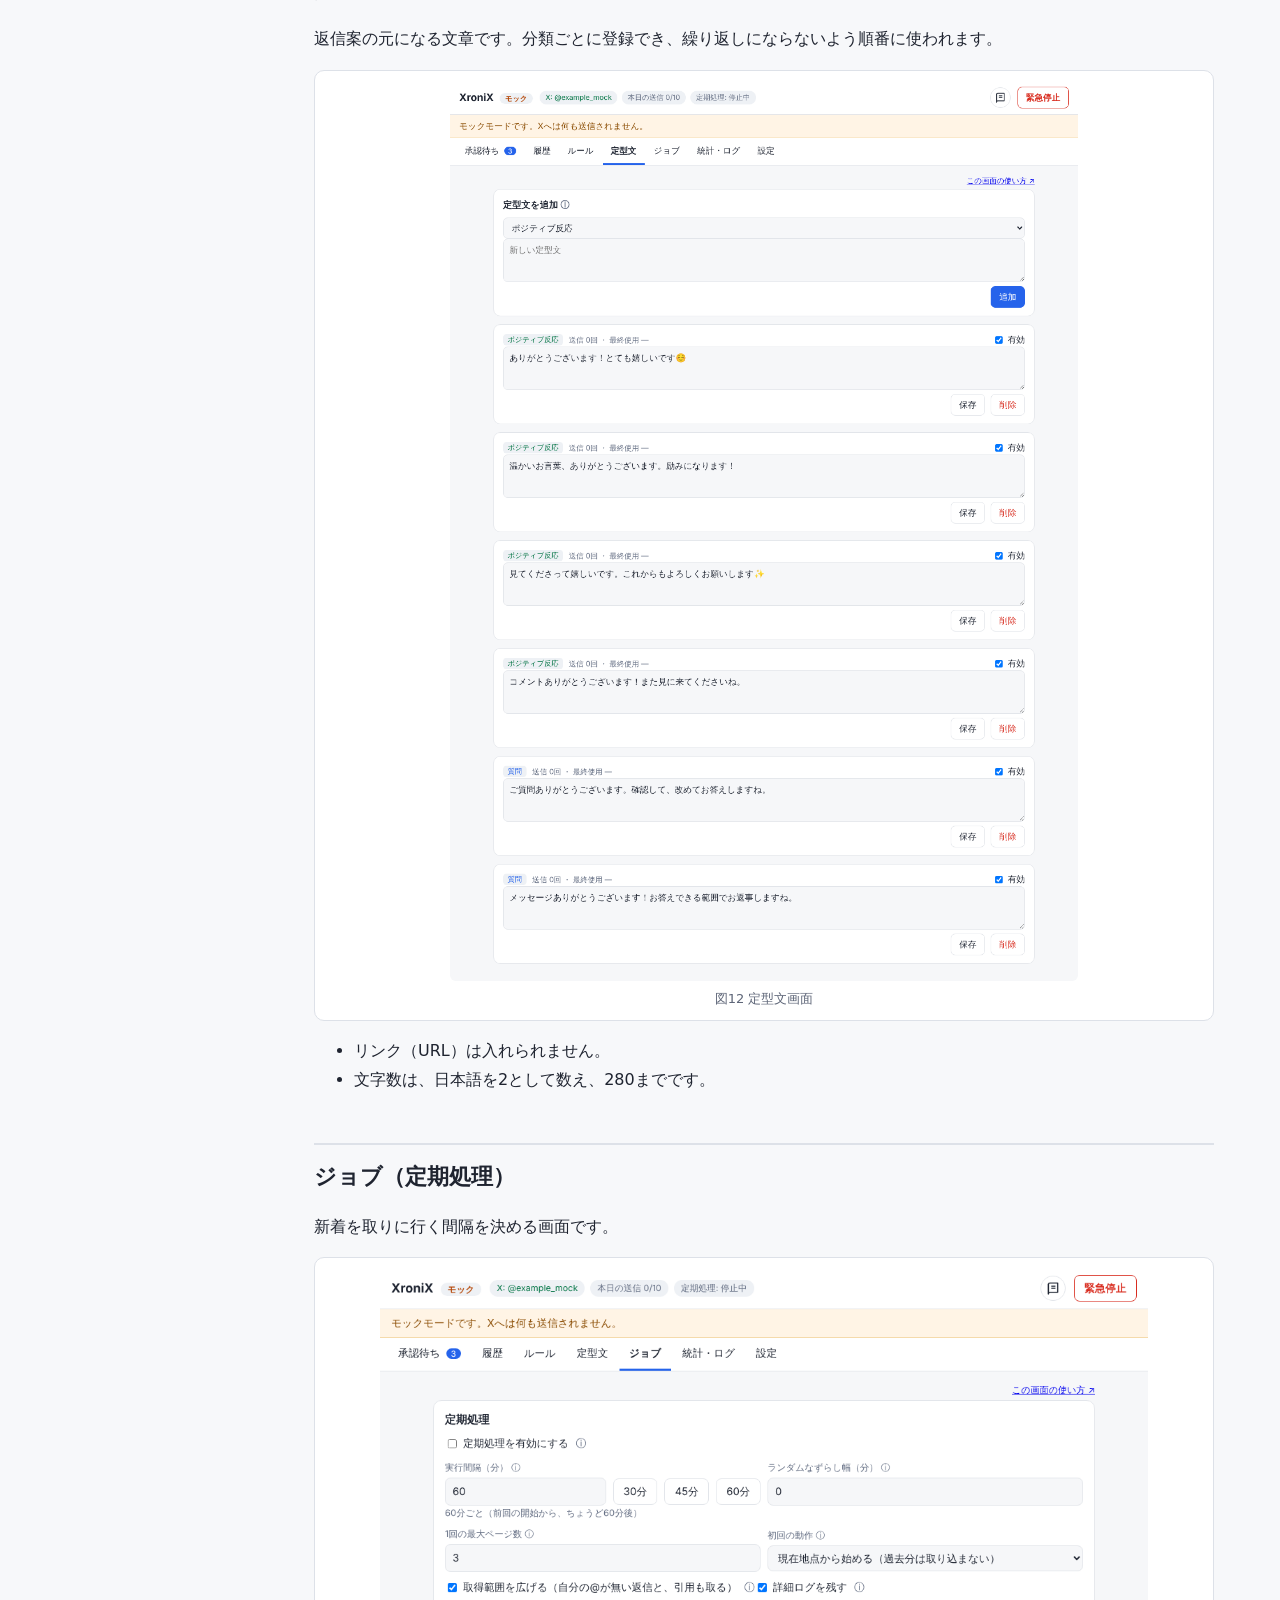
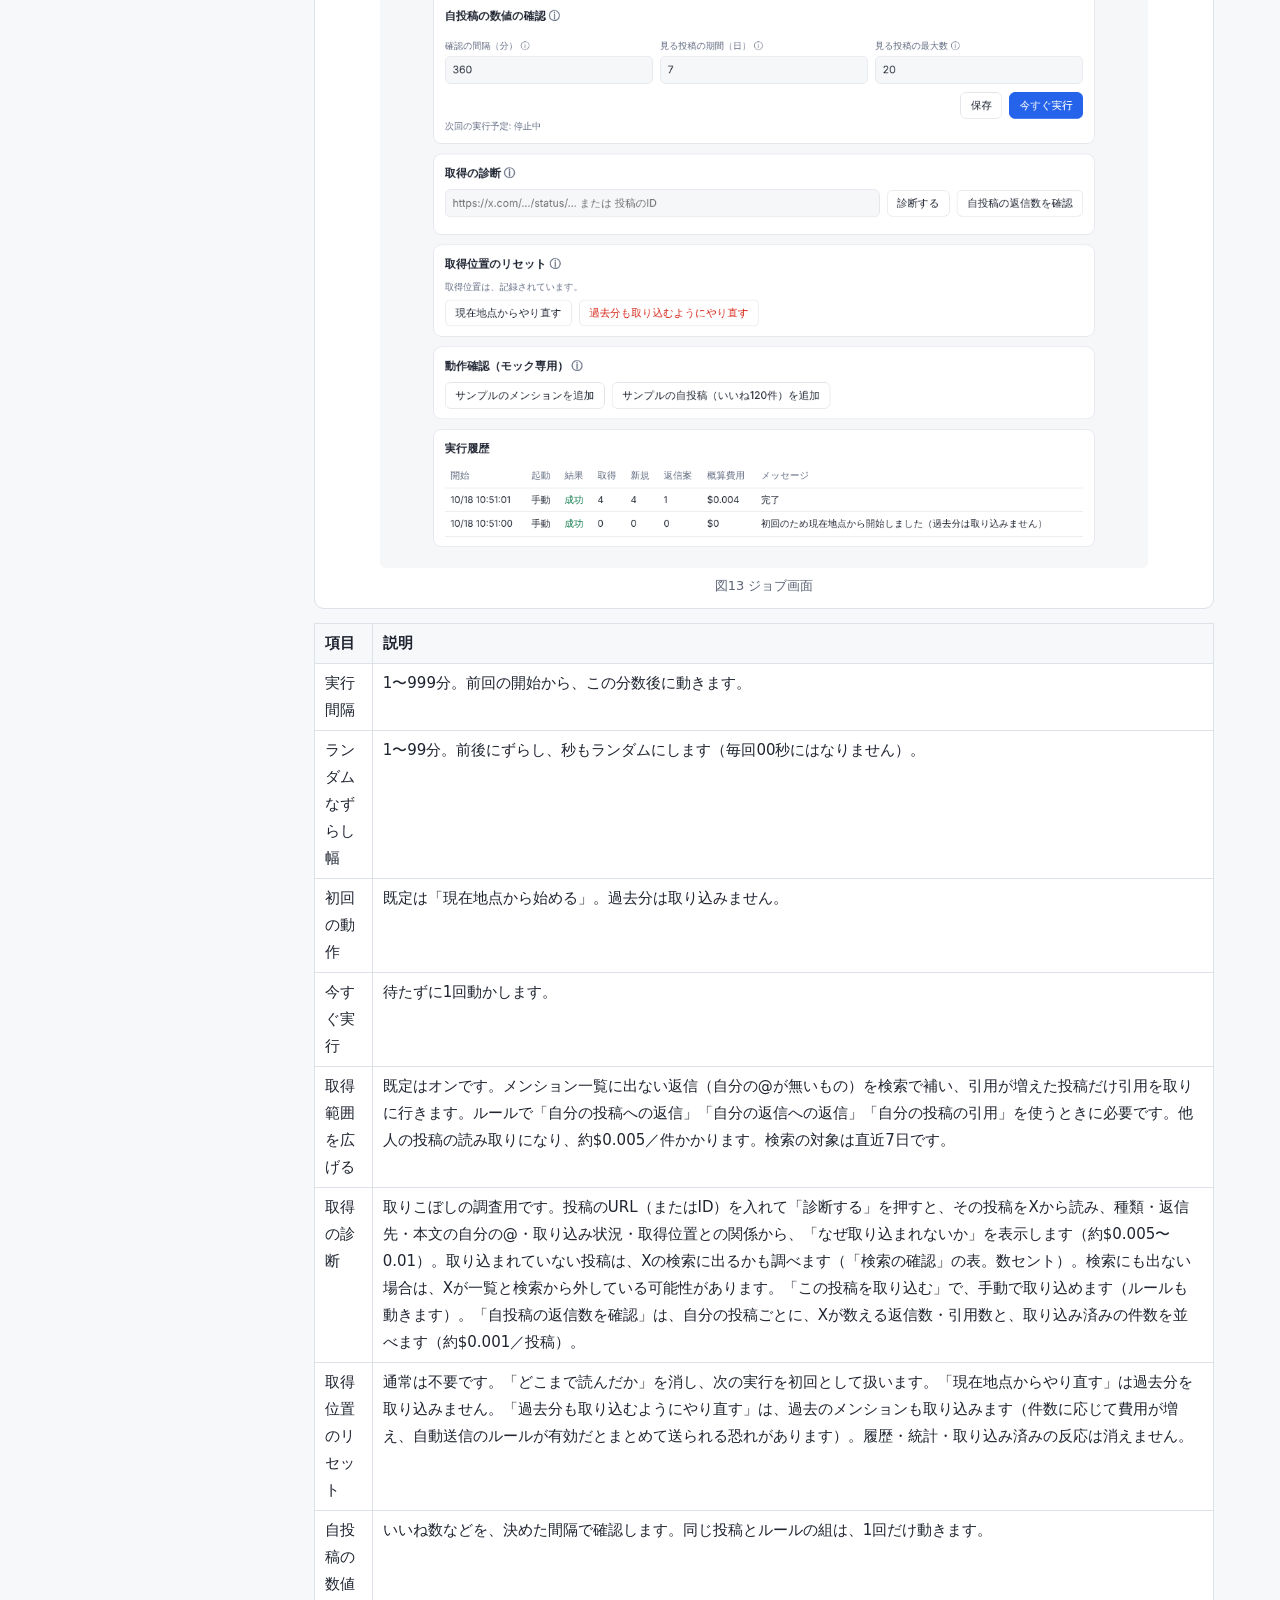
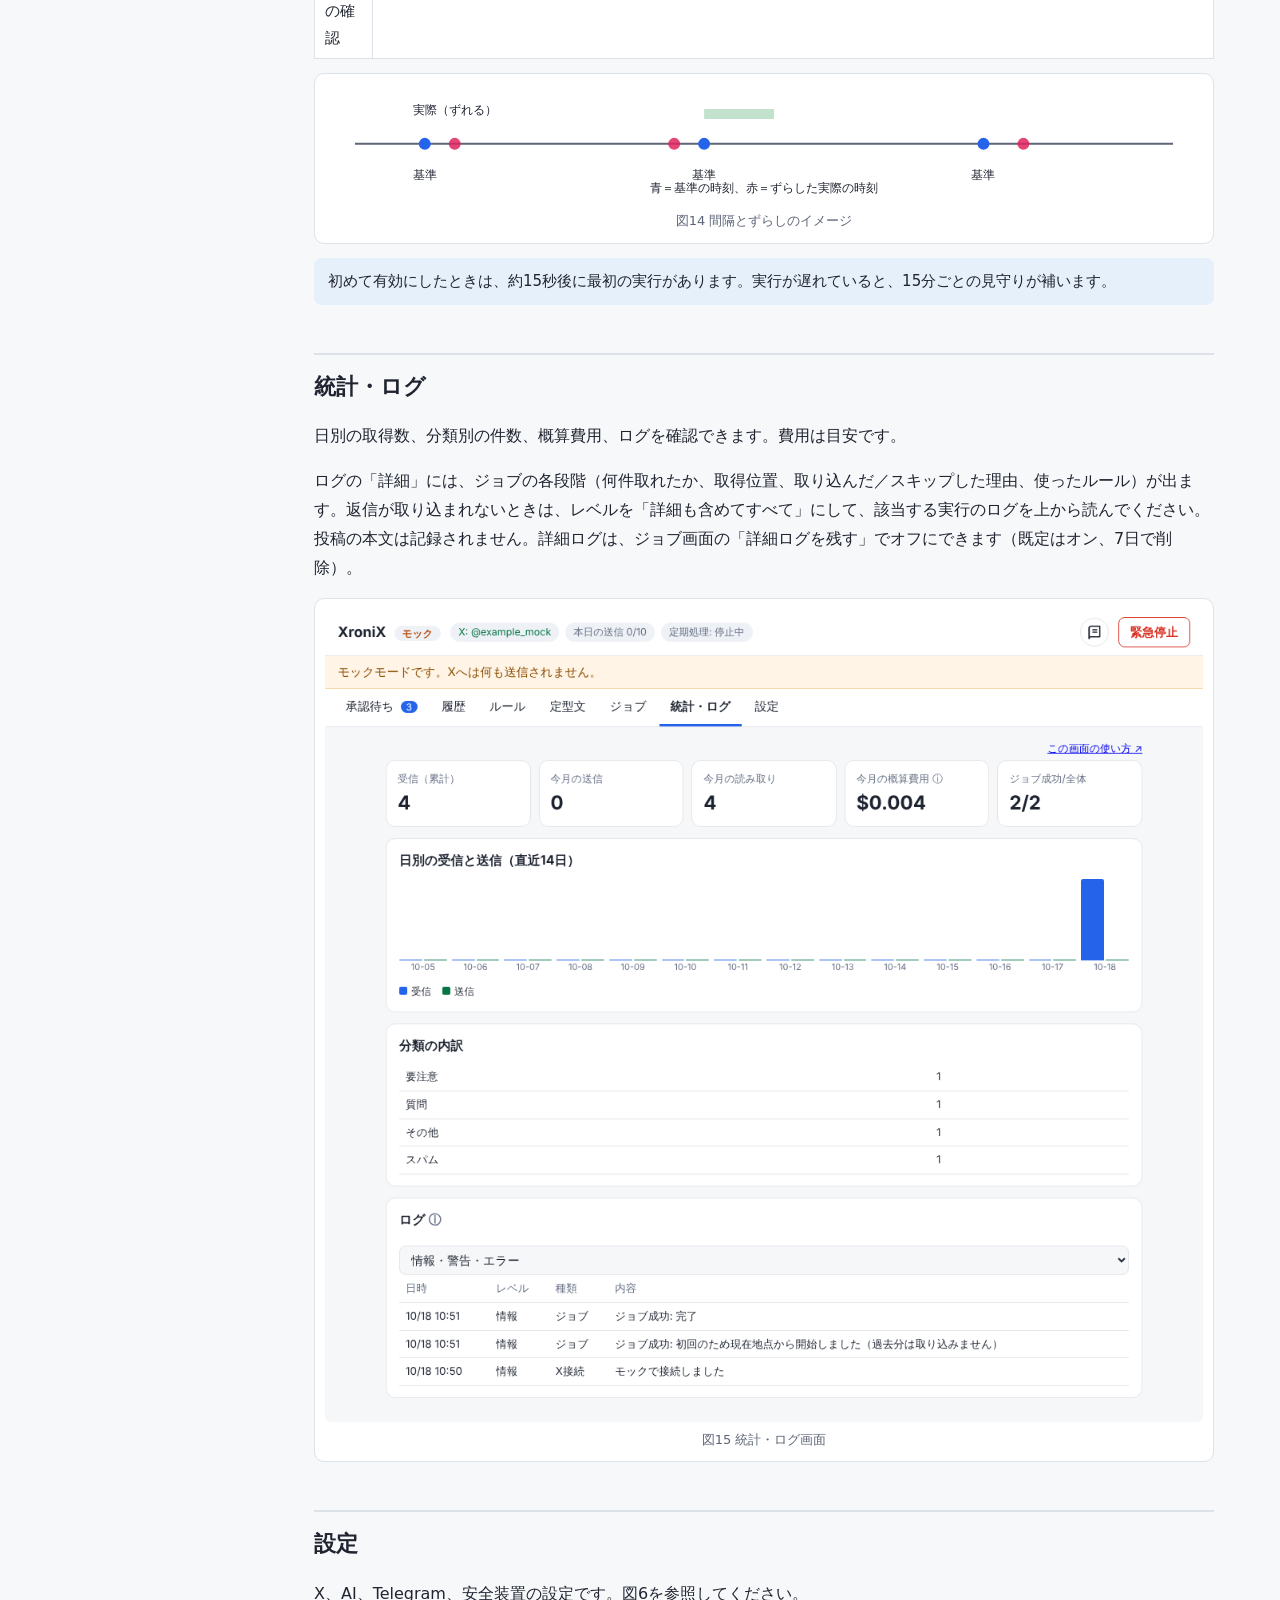
==== commit 3e919767: "取得の診断に、検索の確認を追加（投稿がXの検索に出るか） - 取り込まれていない他人の投稿について、from:投稿者 to:自分 と conversation_id: の検索で、その投稿が返るかを調べ" ====
--- a/web/manual.html
+++ b/web/manual.html
@@ -269,7 +269,7 @@
 <tr><td>初回の動作</td><td>既定は「現在地点から始める」。過去分は取り込みません。</td></tr>
 <tr><td>今すぐ実行</td><td>待たずに1回動かします。</td></tr>
 <tr><td>取得範囲を広げる</td><td>既定はオンです。メンション一覧に出ない返信（自分の@が無いもの）を検索で補い、引用が増えた投稿だけ引用を取りに行きます。ルールで「自分の投稿への返信」「自分の返信への返信」「自分の投稿の引用」を使うときに必要です。他人の投稿の読み取りになり、約$0.005／件かかります。検索の対象は直近7日です。</td></tr>
-<tr><td>取得の診断</td><td>取りこぼしの調査用です。投稿のURL（またはID）を入れて「診断する」を押すと、その投稿をXから読み、種類・返信先・本文の自分の@・取り込み状況・取得位置との関係から、「なぜ取り込まれないか」を表示します（約$0.005〜0.01）。取り込まれていない投稿は、「この投稿を取り込む」で、手動で取り込めます（ルールも動きます）。「自投稿の返信数を確認」は、自分の投稿ごとに、Xが数える返信数・引用数と、取り込み済みの件数を並べます（約$0.001／投稿）。</td></tr>
+<tr><td>取得の診断</td><td>取りこぼしの調査用です。投稿のURL（またはID）を入れて「診断する」を押すと、その投稿をXから読み、種類・返信先・本文の自分の@・取り込み状況・取得位置との関係から、「なぜ取り込まれないか」を表示します（約$0.005〜0.01）。取り込まれていない投稿は、Xの検索に出るかも調べます（「検索の確認」の表。数セント）。検索にも出ない場合は、Xが一覧と検索から外している可能性があります。「この投稿を取り込む」で、手動で取り込めます（ルールも動きます）。「自投稿の返信数を確認」は、自分の投稿ごとに、Xが数える返信数・引用数と、取り込み済みの件数を並べます（約$0.001／投稿）。</td></tr>
 <tr><td>取得位置のリセット</td><td>通常は不要です。「どこまで読んだか」を消し、次の実行を初回として扱います。「現在地点からやり直す」は過去分を取り込みません。「過去分も取り込むようにやり直す」は、過去のメンションも取り込みます（件数に応じて費用が増え、自動送信のルールが有効だとまとめて送られる恐れがあります）。履歴・統計・取り込み済みの反応は消えません。</td></tr>
 <tr><td>自投稿の数値の確認</td><td>いいね数などを、決めた間隔で確認します。同じ投稿とルールの組は、1回だけ動きます。</td></tr>
 </table>
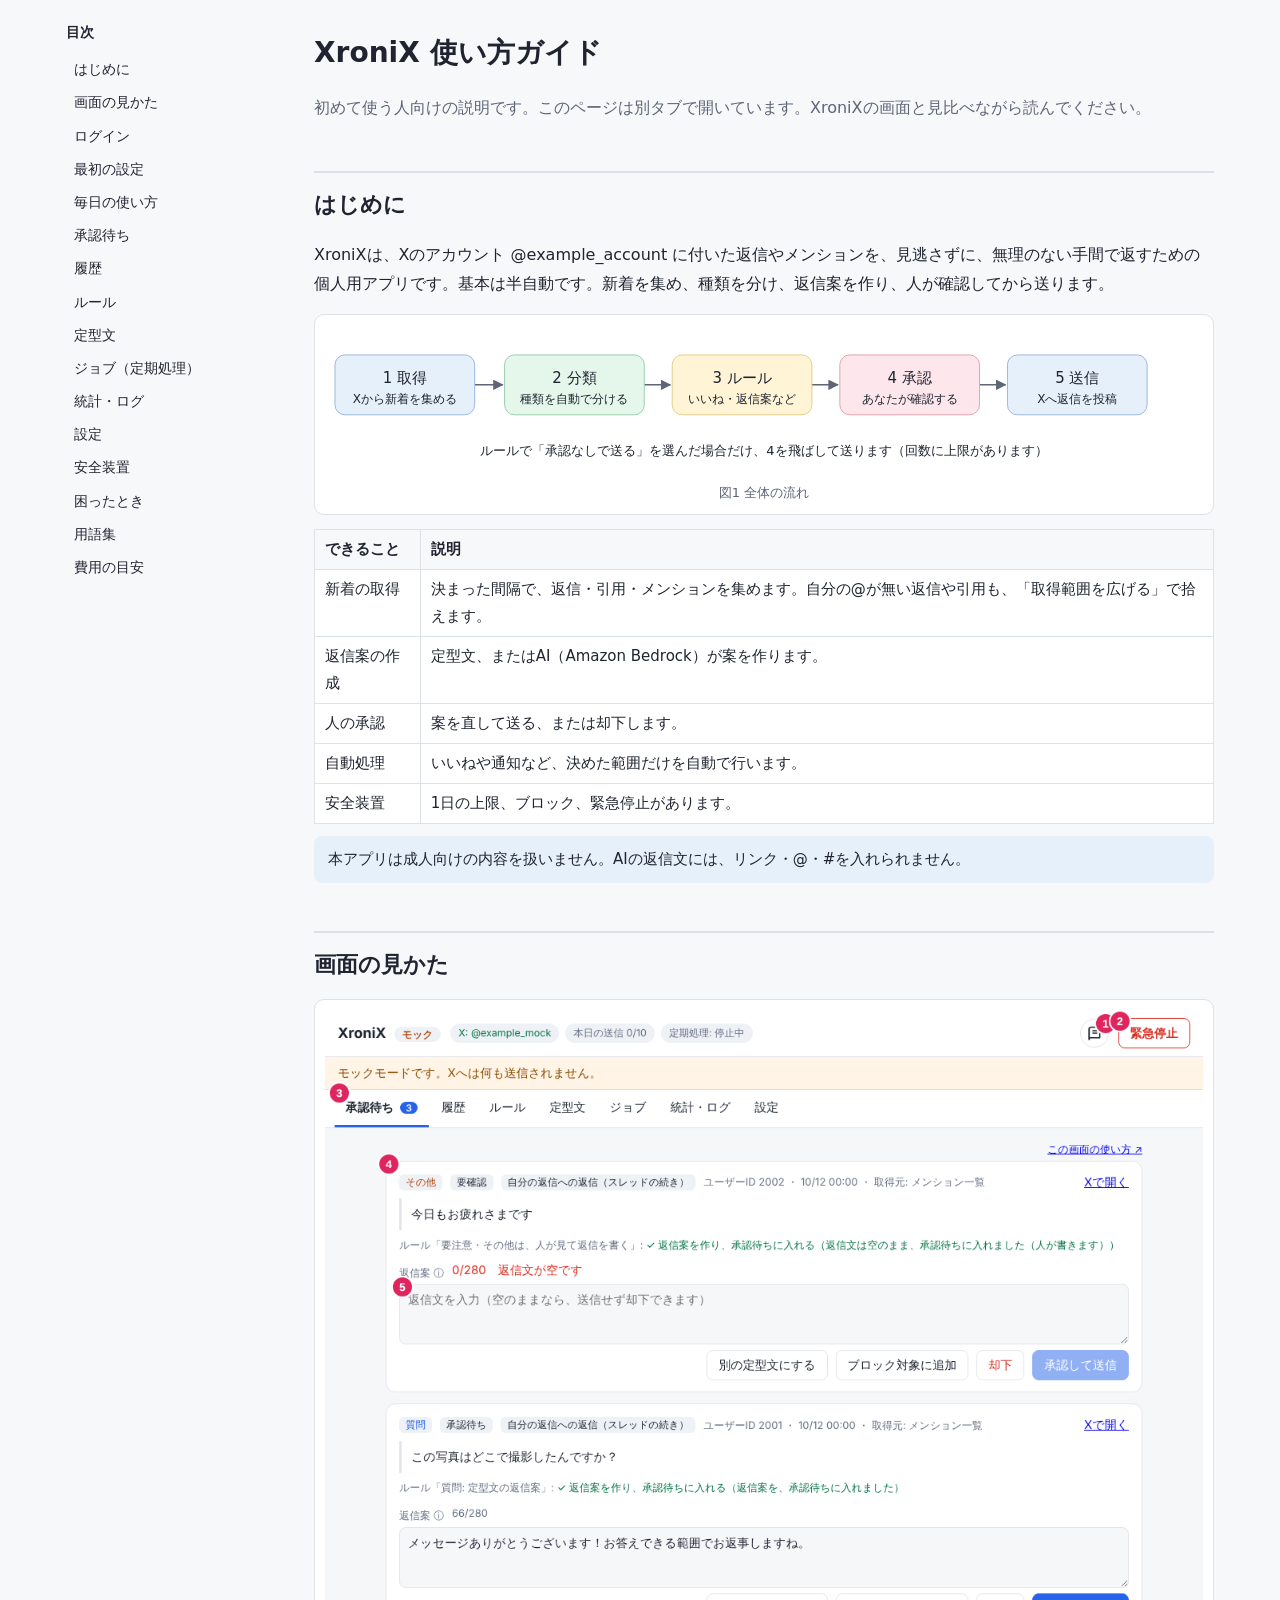
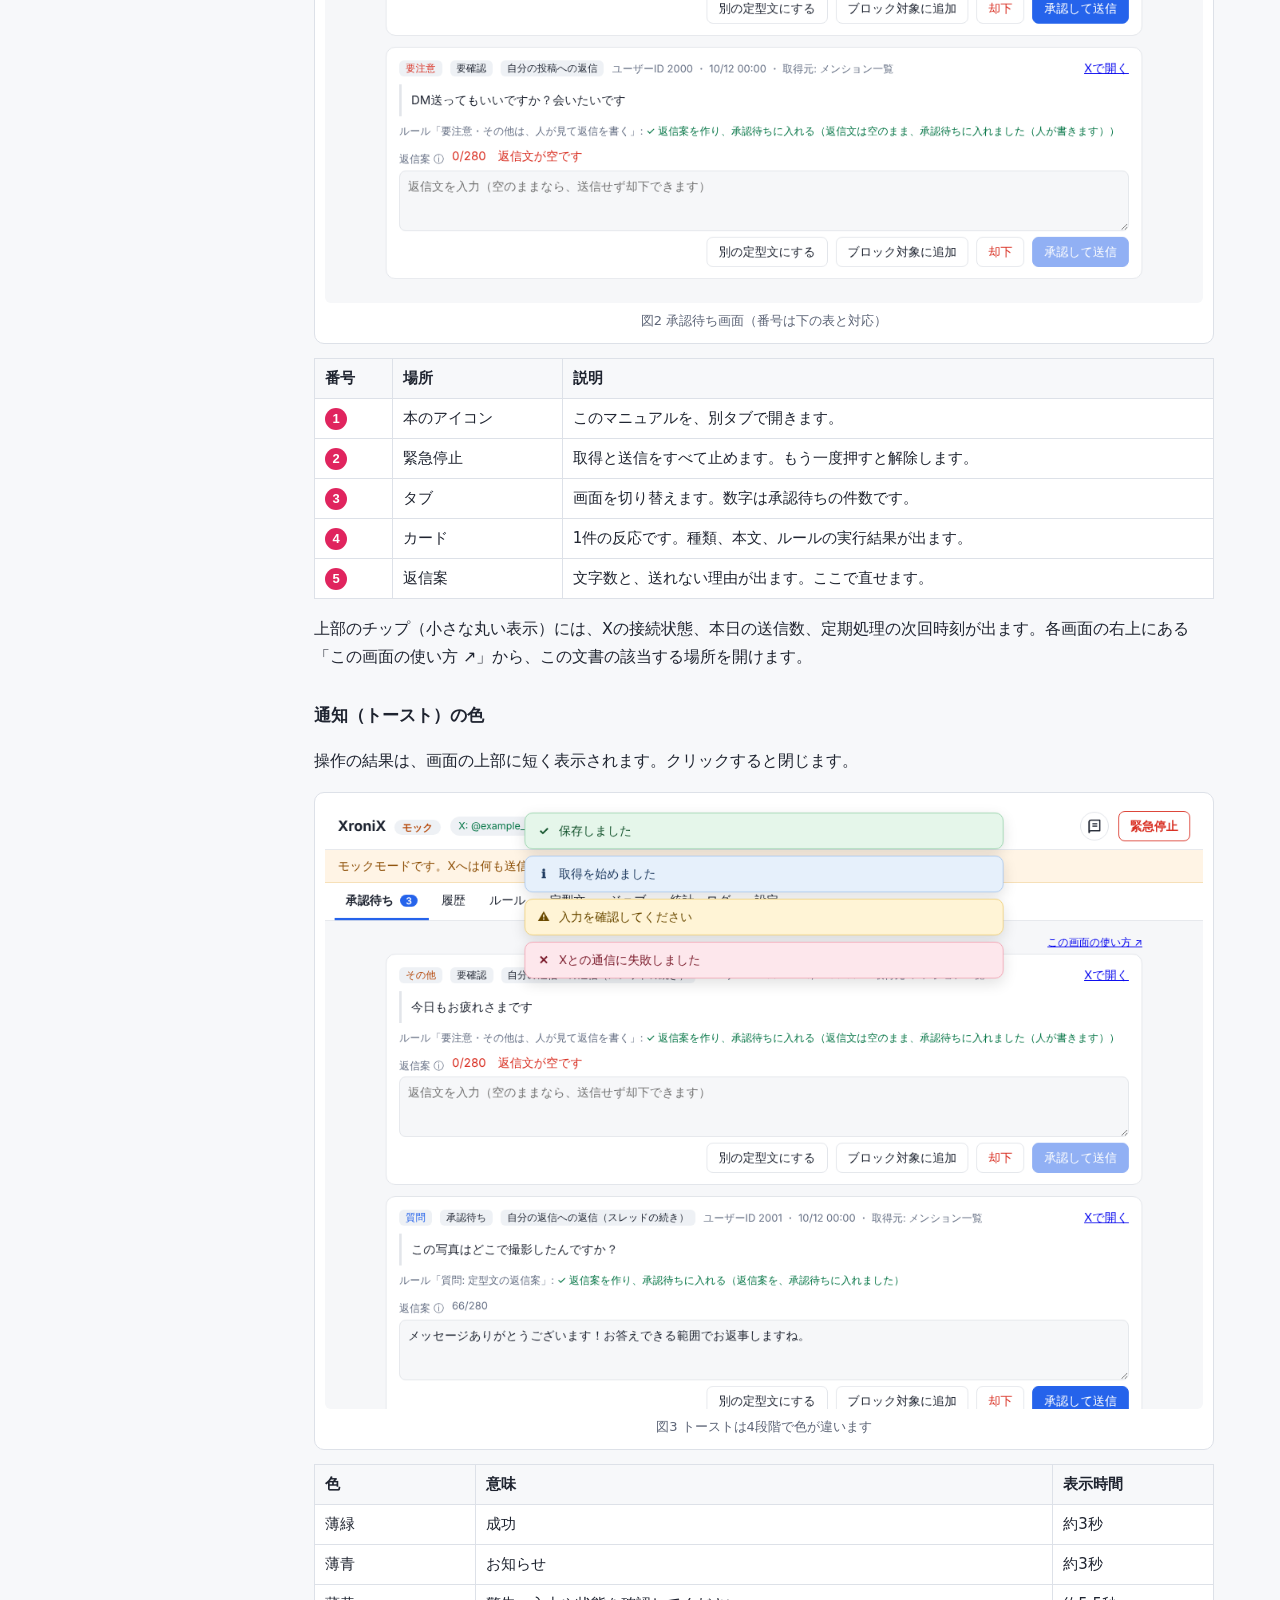
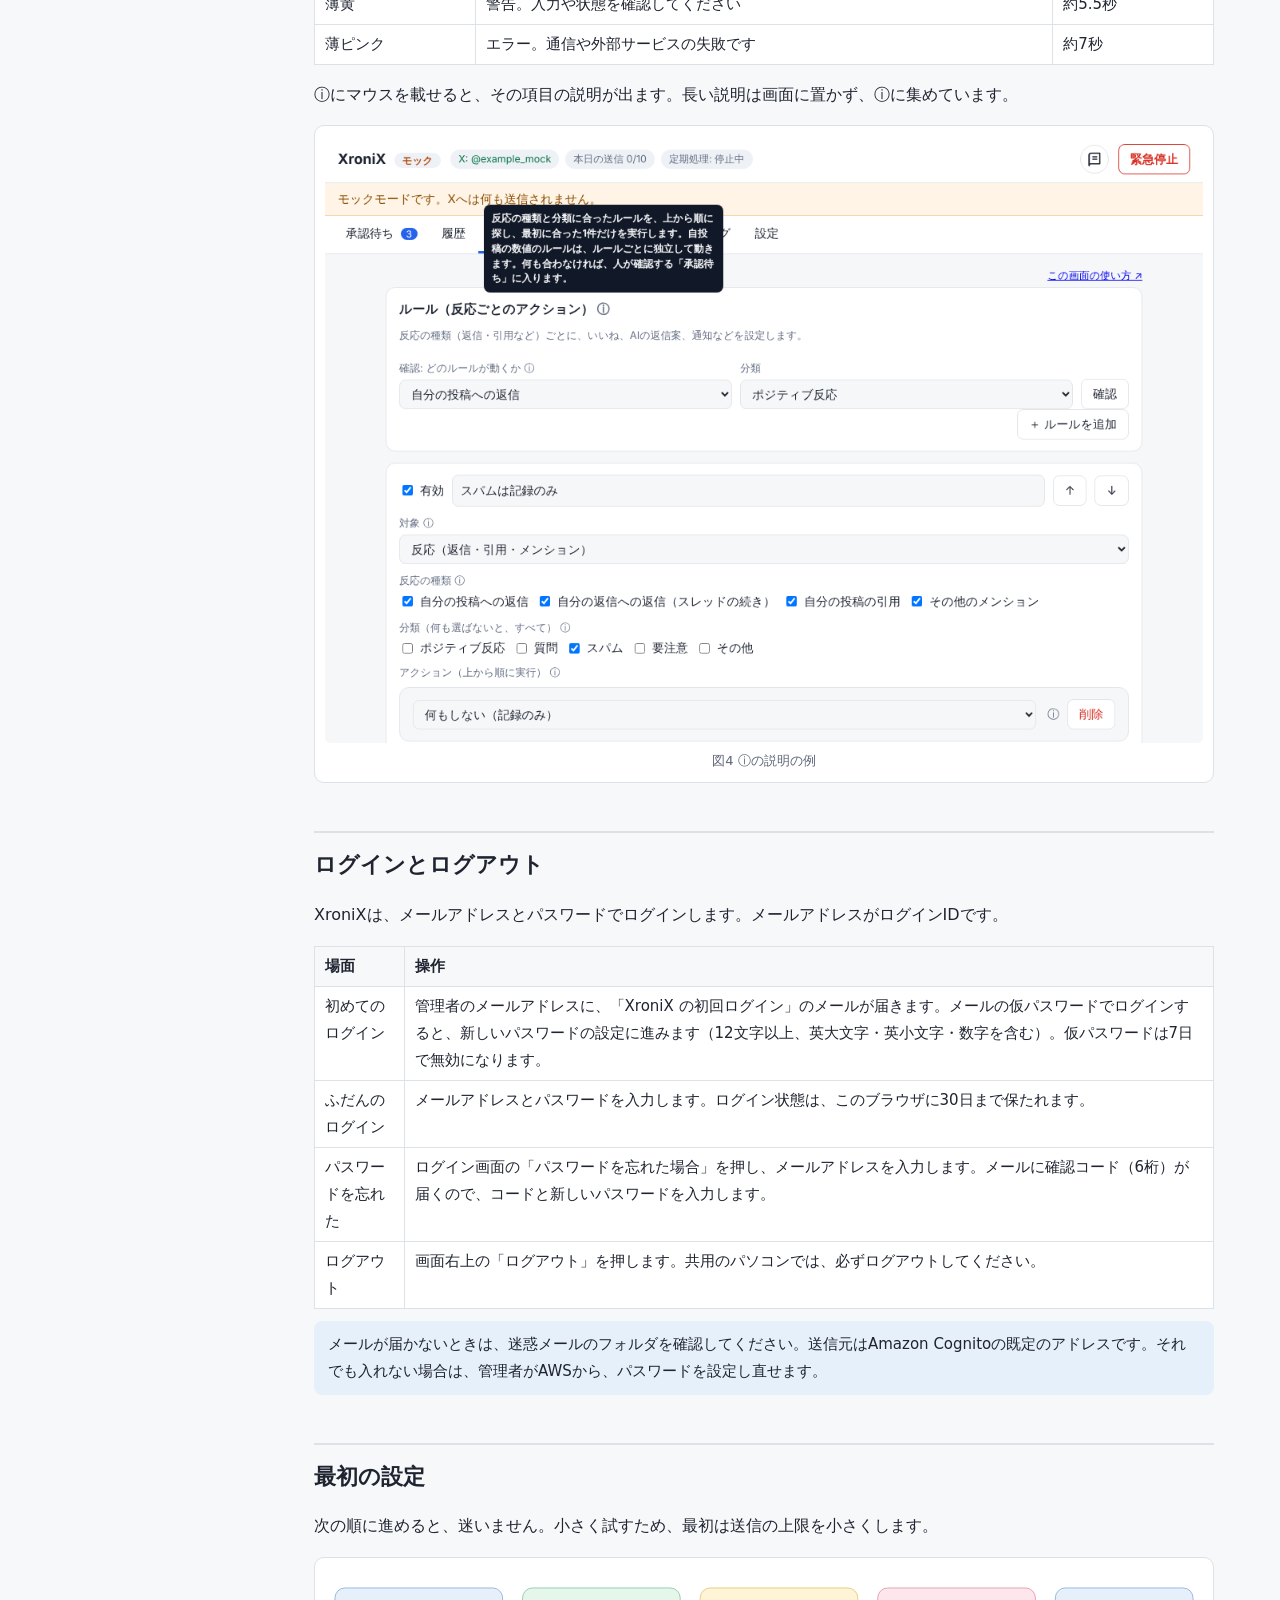
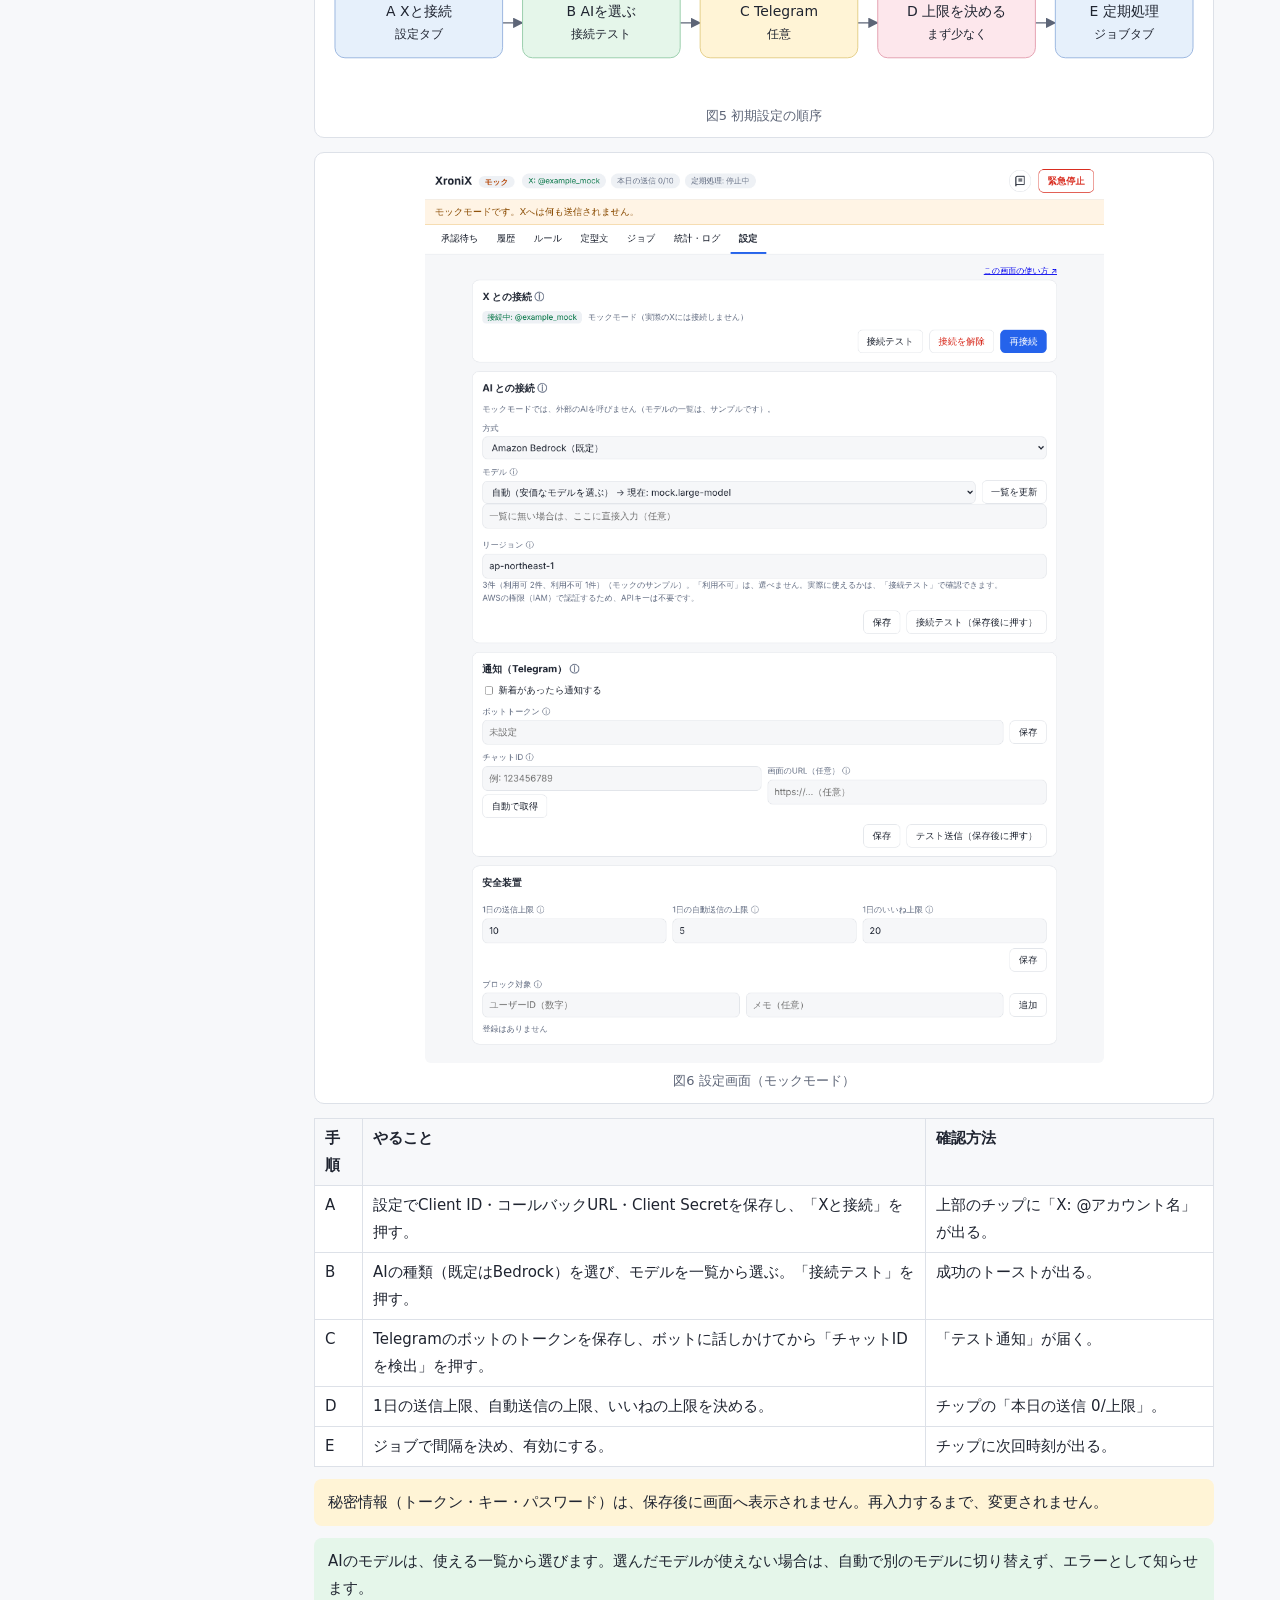
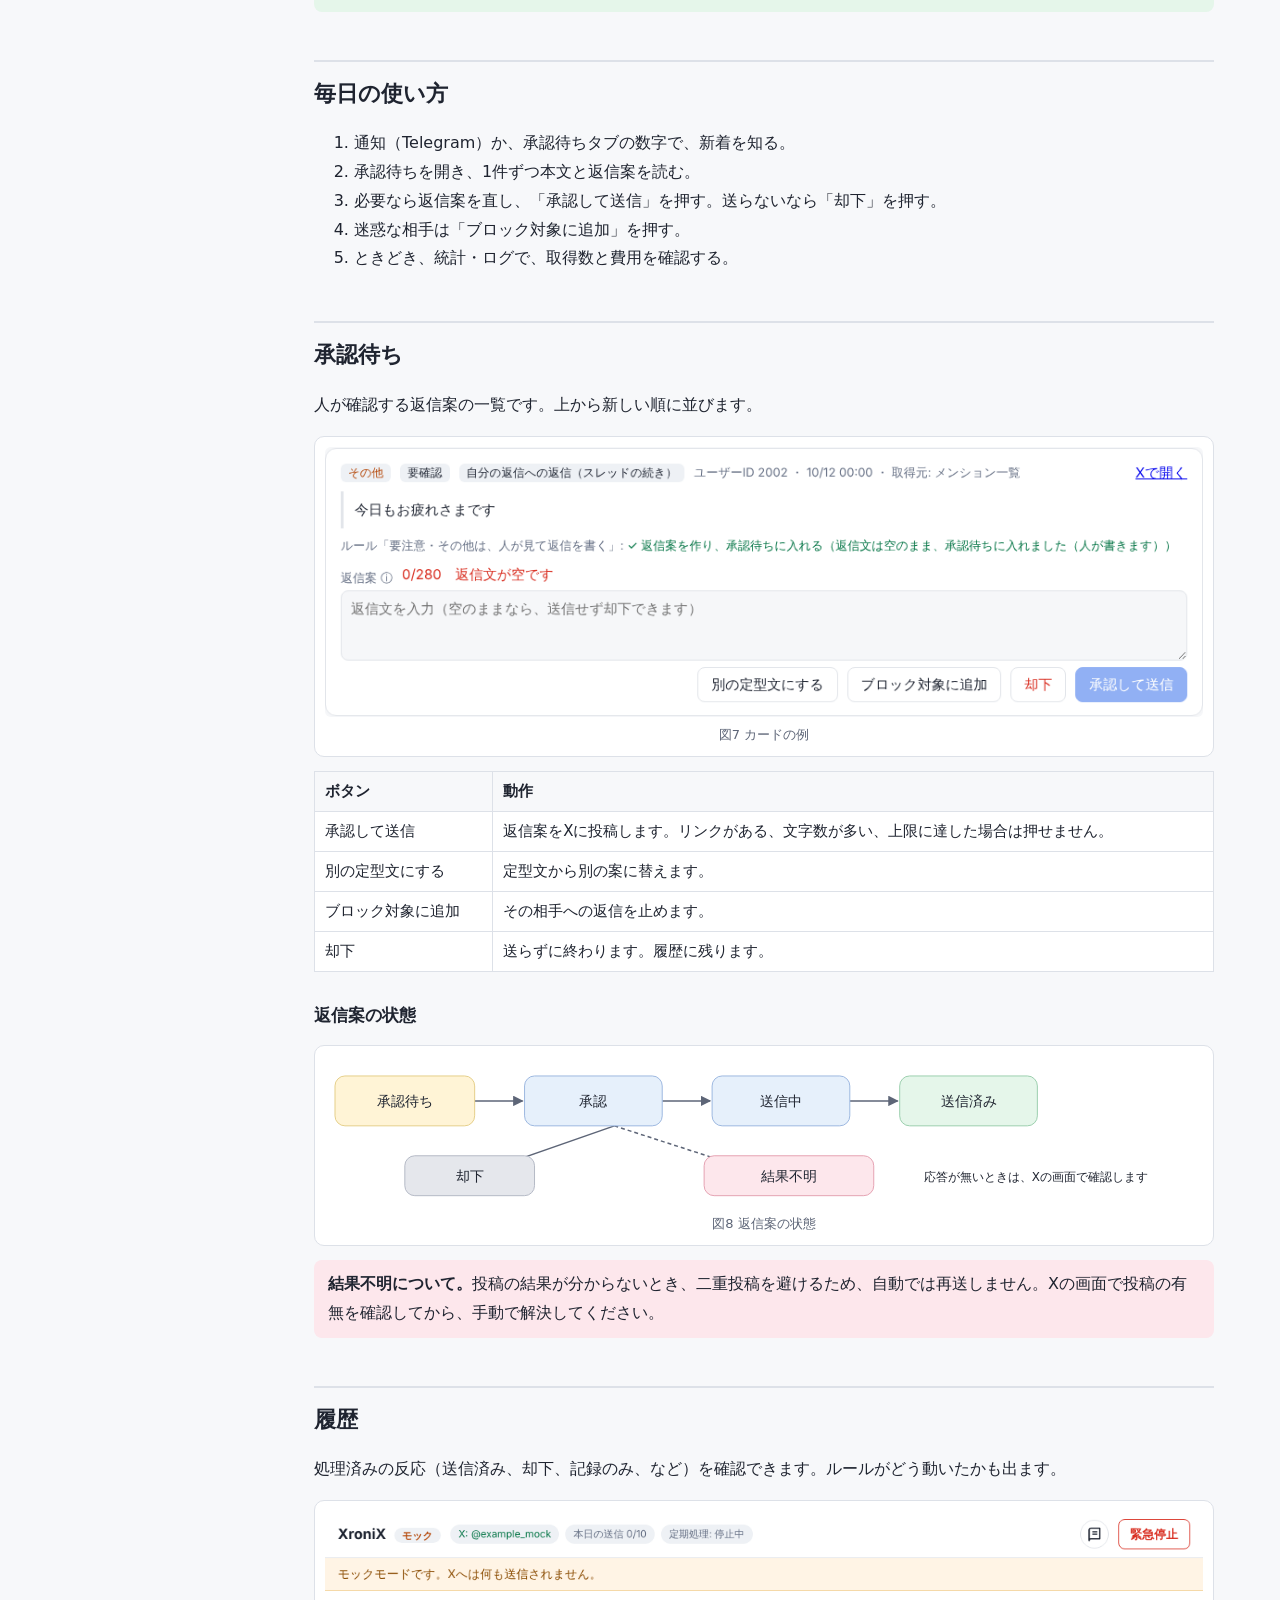
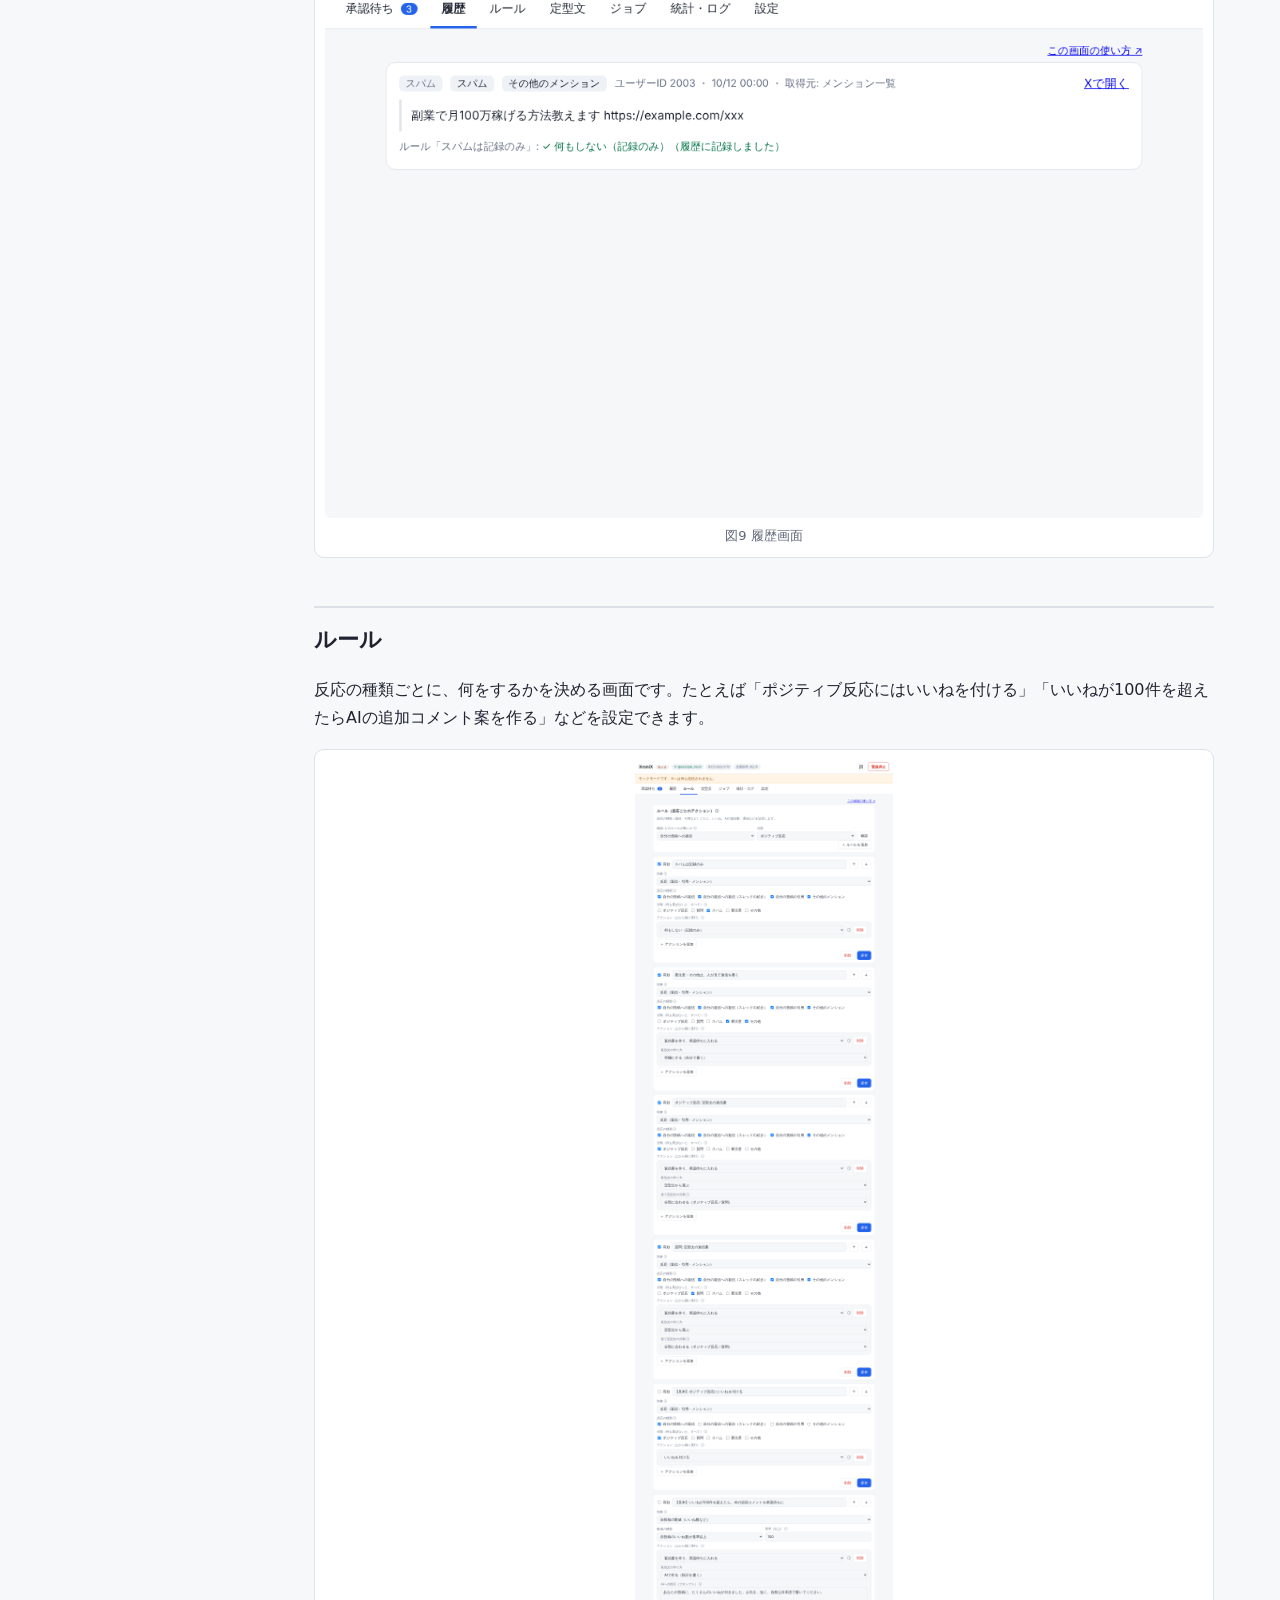
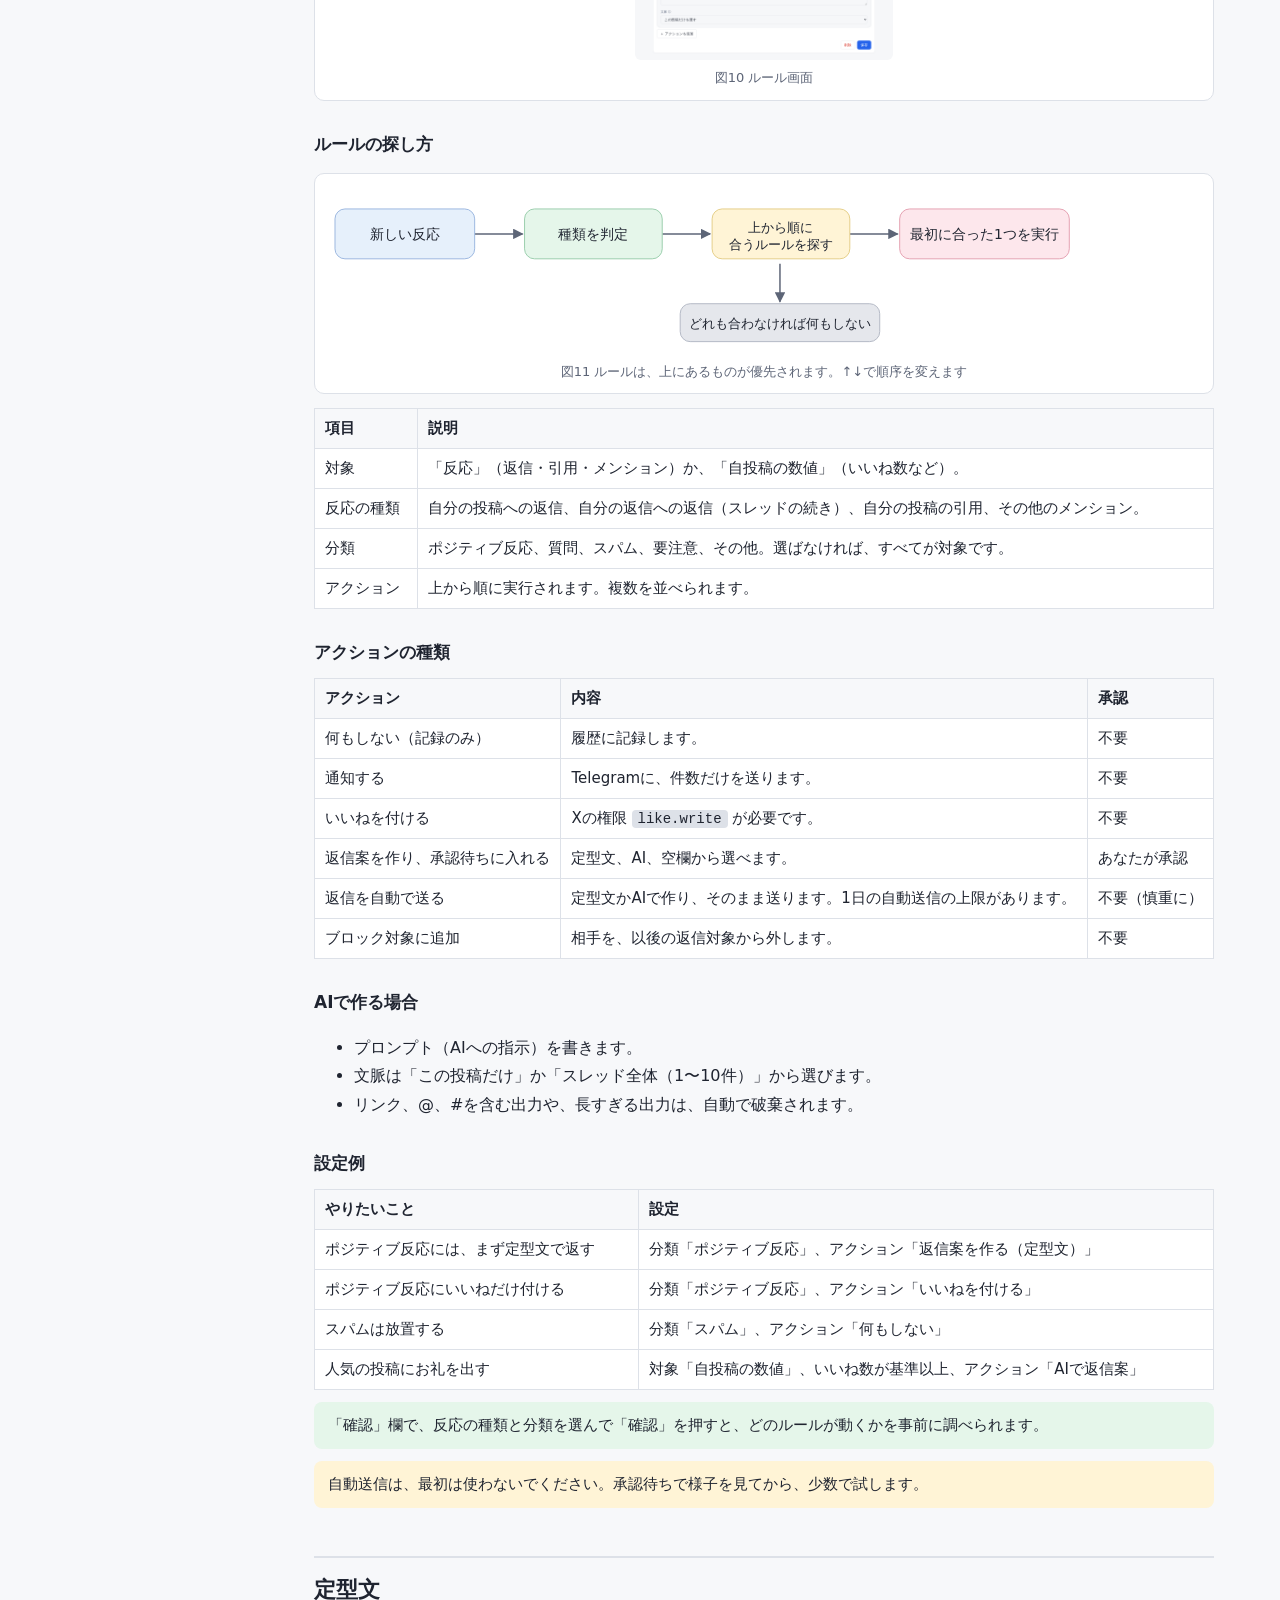
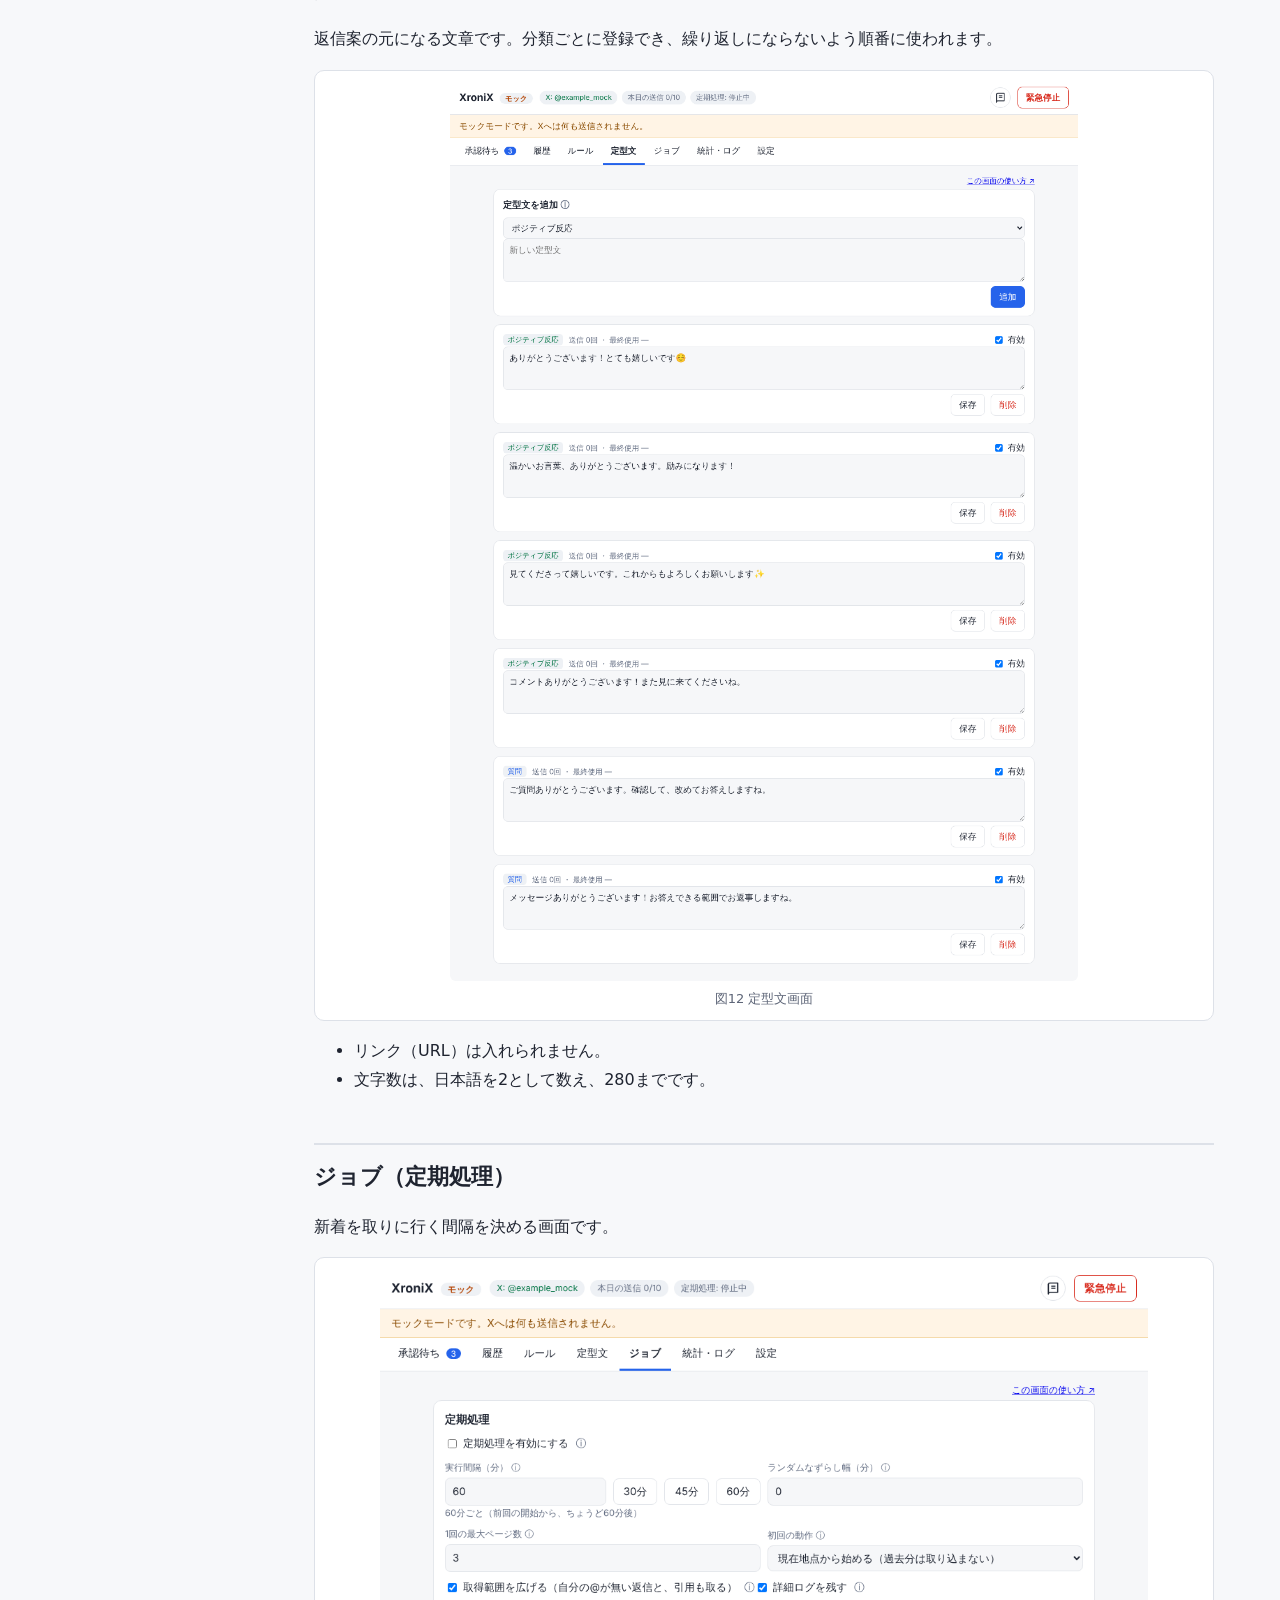
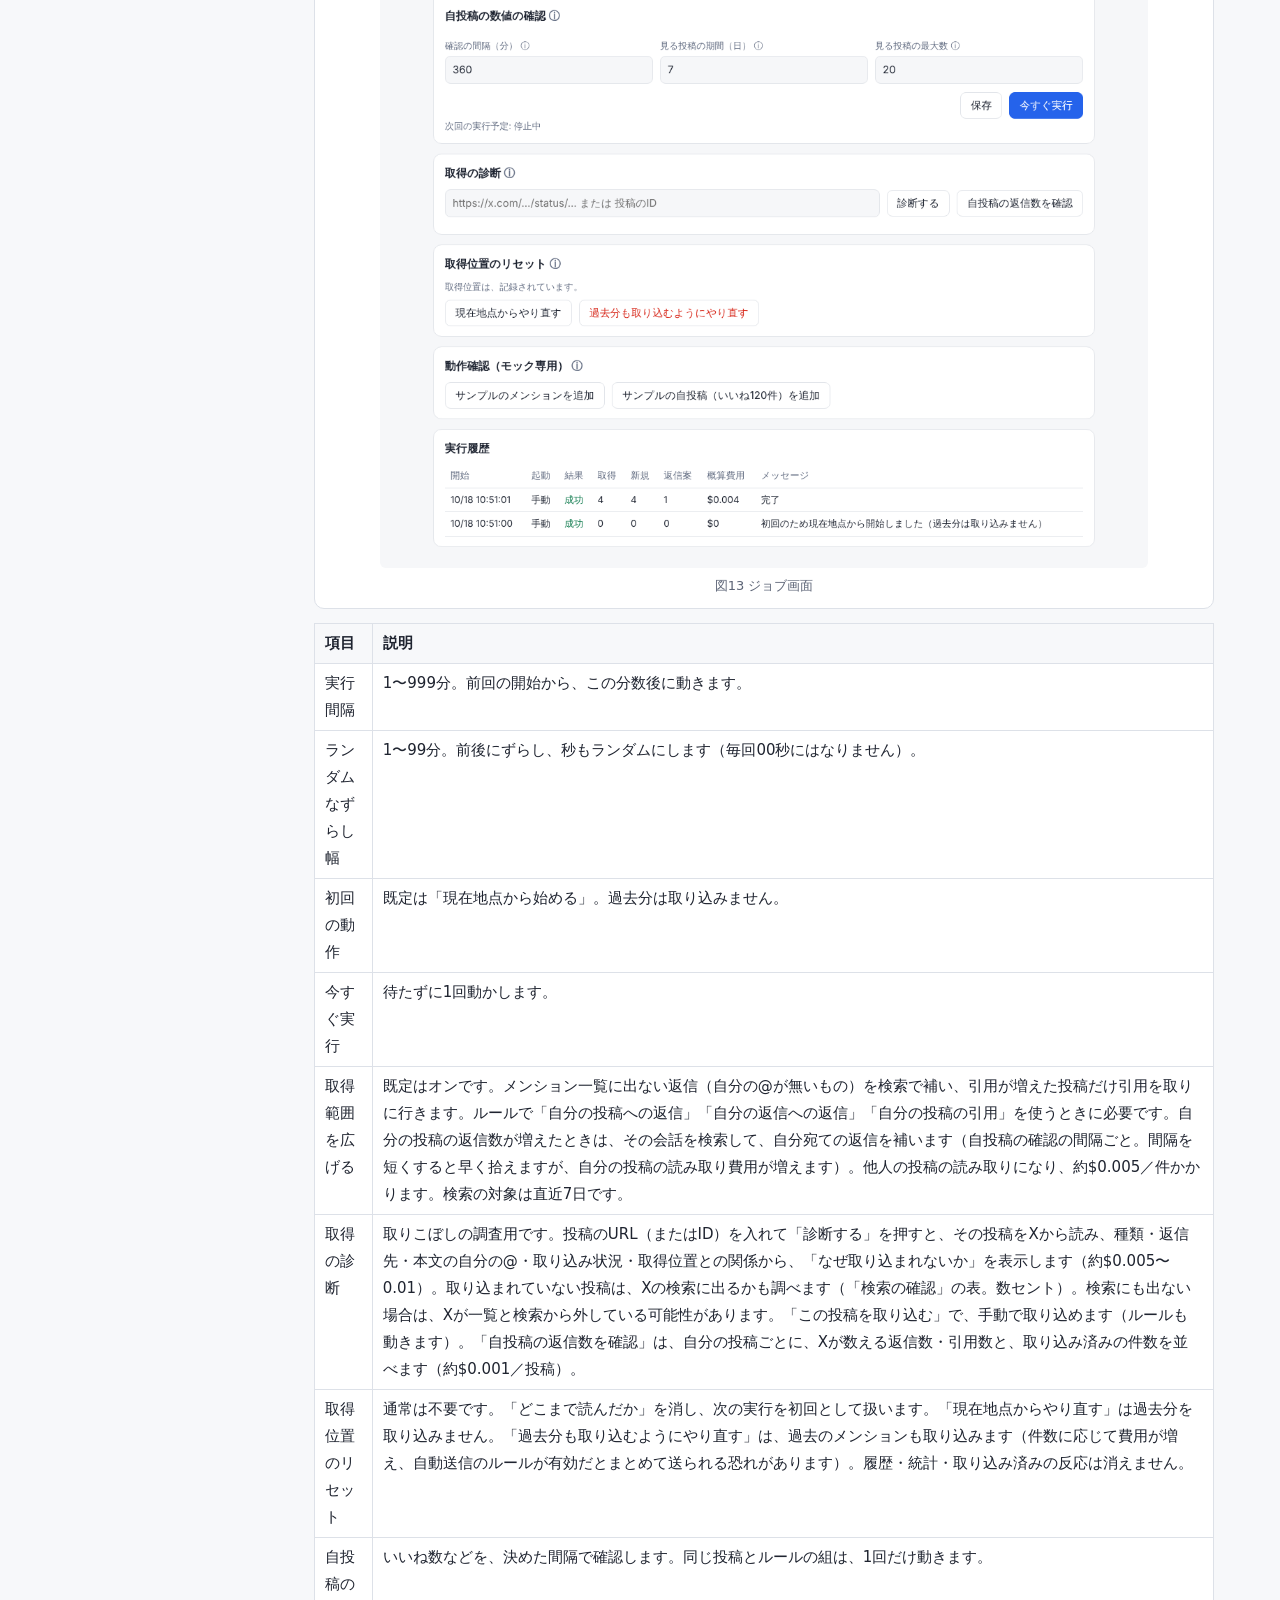
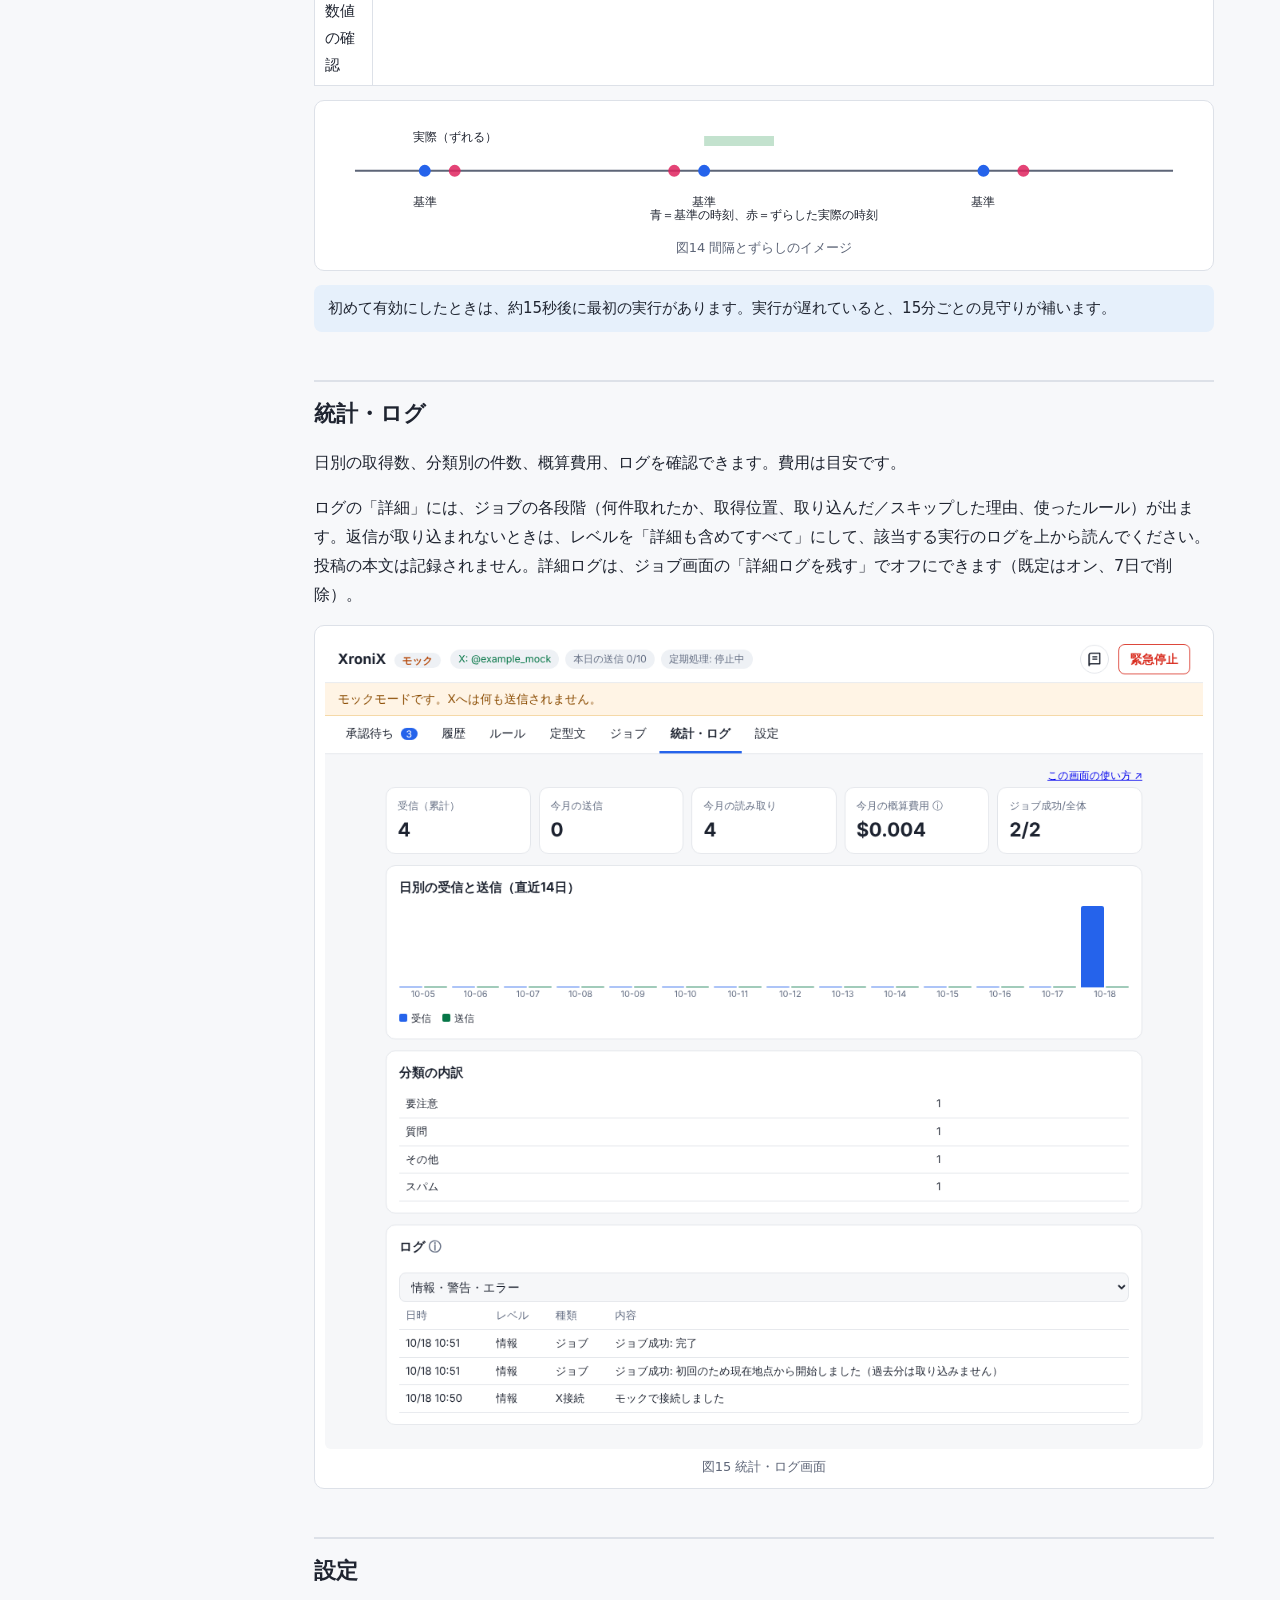
==== commit d4ae75d0: "返信の取りこぼしを修正（返信の検索の式、会話の検索による補完） - 実機の診断で、from:投稿者 to:自分 と conversation_id: の検索には出る返信が、to:自分 -from:自分" ====
--- a/web/manual.html
+++ b/web/manual.html
@@ -268,7 +268,7 @@
 <tr><td>ランダムなずらし幅</td><td>1〜99分。前後にずらし、秒もランダムにします（毎回00秒にはなりません）。</td></tr>
 <tr><td>初回の動作</td><td>既定は「現在地点から始める」。過去分は取り込みません。</td></tr>
 <tr><td>今すぐ実行</td><td>待たずに1回動かします。</td></tr>
-<tr><td>取得範囲を広げる</td><td>既定はオンです。メンション一覧に出ない返信（自分の@が無いもの）を検索で補い、引用が増えた投稿だけ引用を取りに行きます。ルールで「自分の投稿への返信」「自分の返信への返信」「自分の投稿の引用」を使うときに必要です。他人の投稿の読み取りになり、約$0.005／件かかります。検索の対象は直近7日です。</td></tr>
+<tr><td>取得範囲を広げる</td><td>既定はオンです。メンション一覧に出ない返信（自分の@が無いもの）を検索で補い、引用が増えた投稿だけ引用を取りに行きます。ルールで「自分の投稿への返信」「自分の返信への返信」「自分の投稿の引用」を使うときに必要です。自分の投稿の返信数が増えたときは、その会話を検索して、自分宛ての返信を補います（自投稿の確認の間隔ごと。間隔を短くすると早く拾えますが、自分の投稿の読み取り費用が増えます）。他人の投稿の読み取りになり、約$0.005／件かかります。検索の対象は直近7日です。</td></tr>
 <tr><td>取得の診断</td><td>取りこぼしの調査用です。投稿のURL（またはID）を入れて「診断する」を押すと、その投稿をXから読み、種類・返信先・本文の自分の@・取り込み状況・取得位置との関係から、「なぜ取り込まれないか」を表示します（約$0.005〜0.01）。取り込まれていない投稿は、Xの検索に出るかも調べます（「検索の確認」の表。数セント）。検索にも出ない場合は、Xが一覧と検索から外している可能性があります。「この投稿を取り込む」で、手動で取り込めます（ルールも動きます）。「自投稿の返信数を確認」は、自分の投稿ごとに、Xが数える返信数・引用数と、取り込み済みの件数を並べます（約$0.001／投稿）。</td></tr>
 <tr><td>取得位置のリセット</td><td>通常は不要です。「どこまで読んだか」を消し、次の実行を初回として扱います。「現在地点からやり直す」は過去分を取り込みません。「過去分も取り込むようにやり直す」は、過去のメンションも取り込みます（件数に応じて費用が増え、自動送信のルールが有効だとまとめて送られる恐れがあります）。履歴・統計・取り込み済みの反応は消えません。</td></tr>
 <tr><td>自投稿の数値の確認</td><td>いいね数などを、決めた間隔で確認します。同じ投稿とルールの組は、1回だけ動きます。</td></tr>
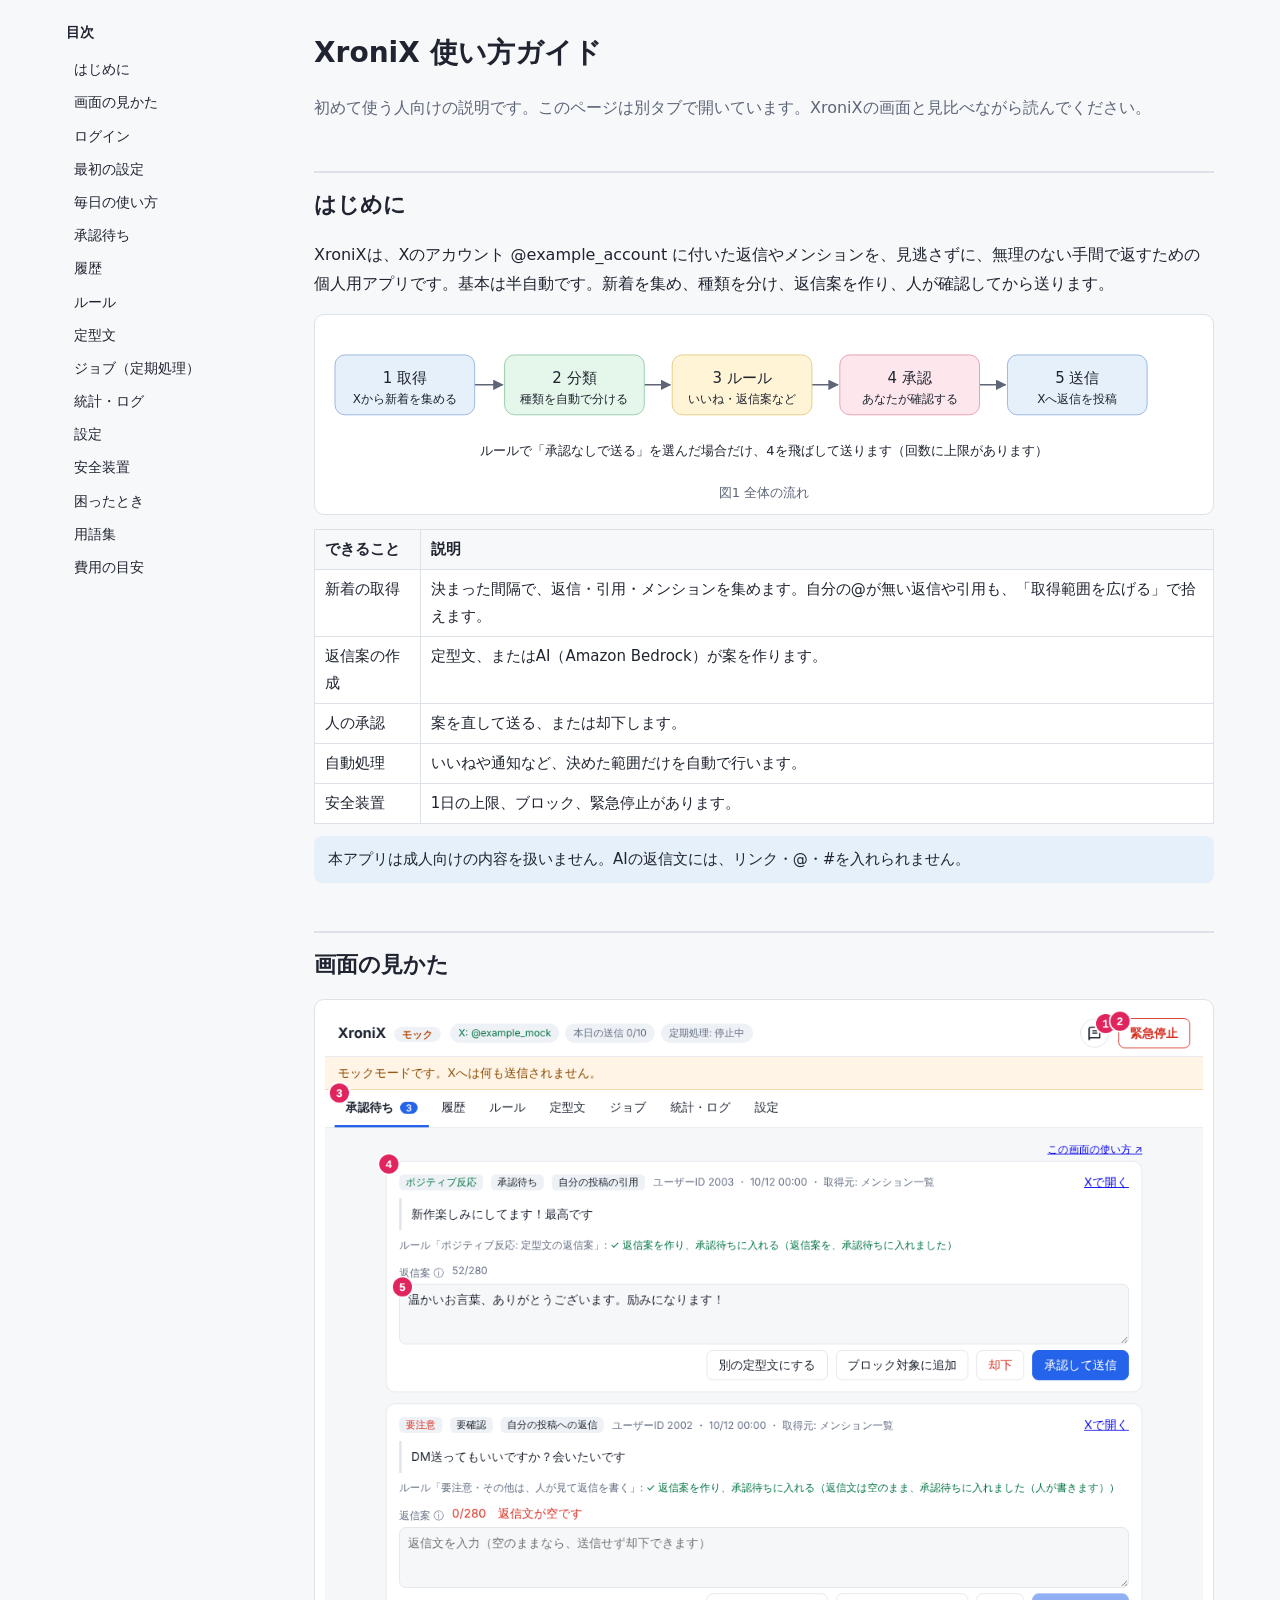
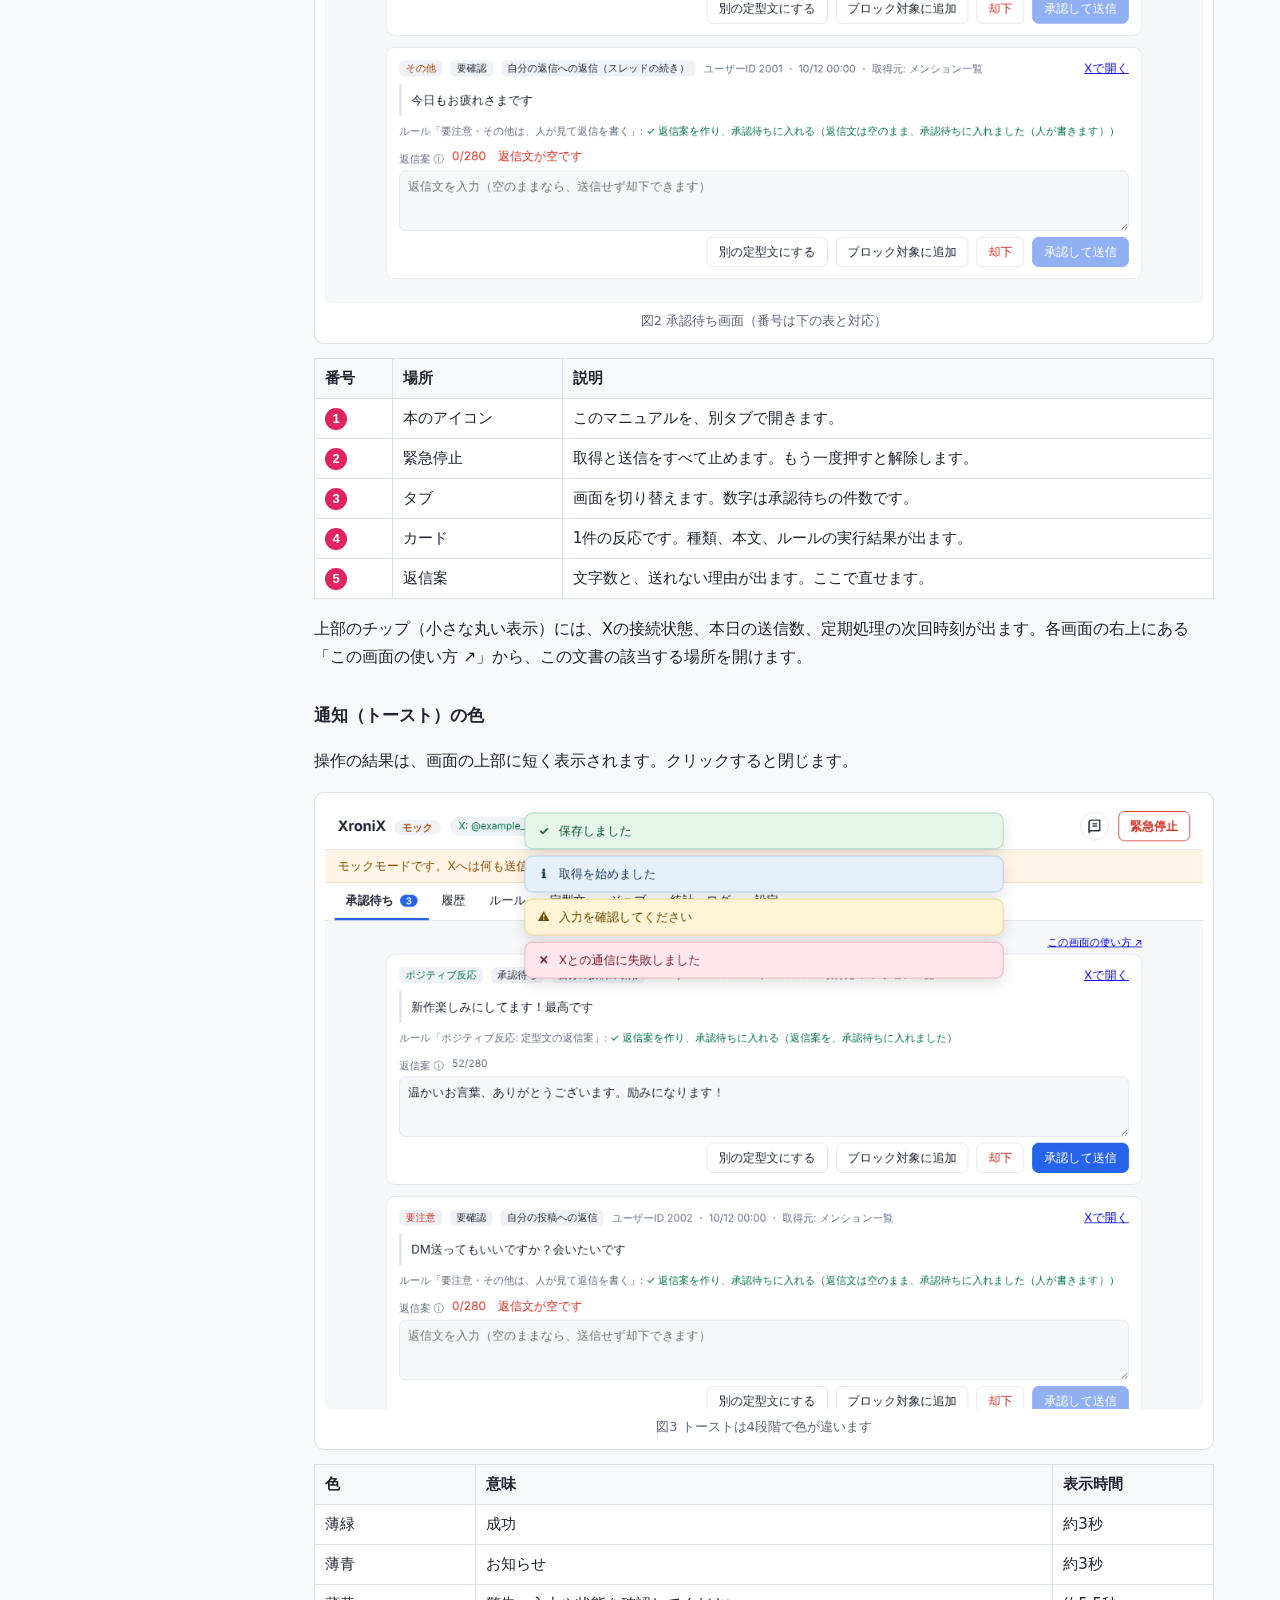
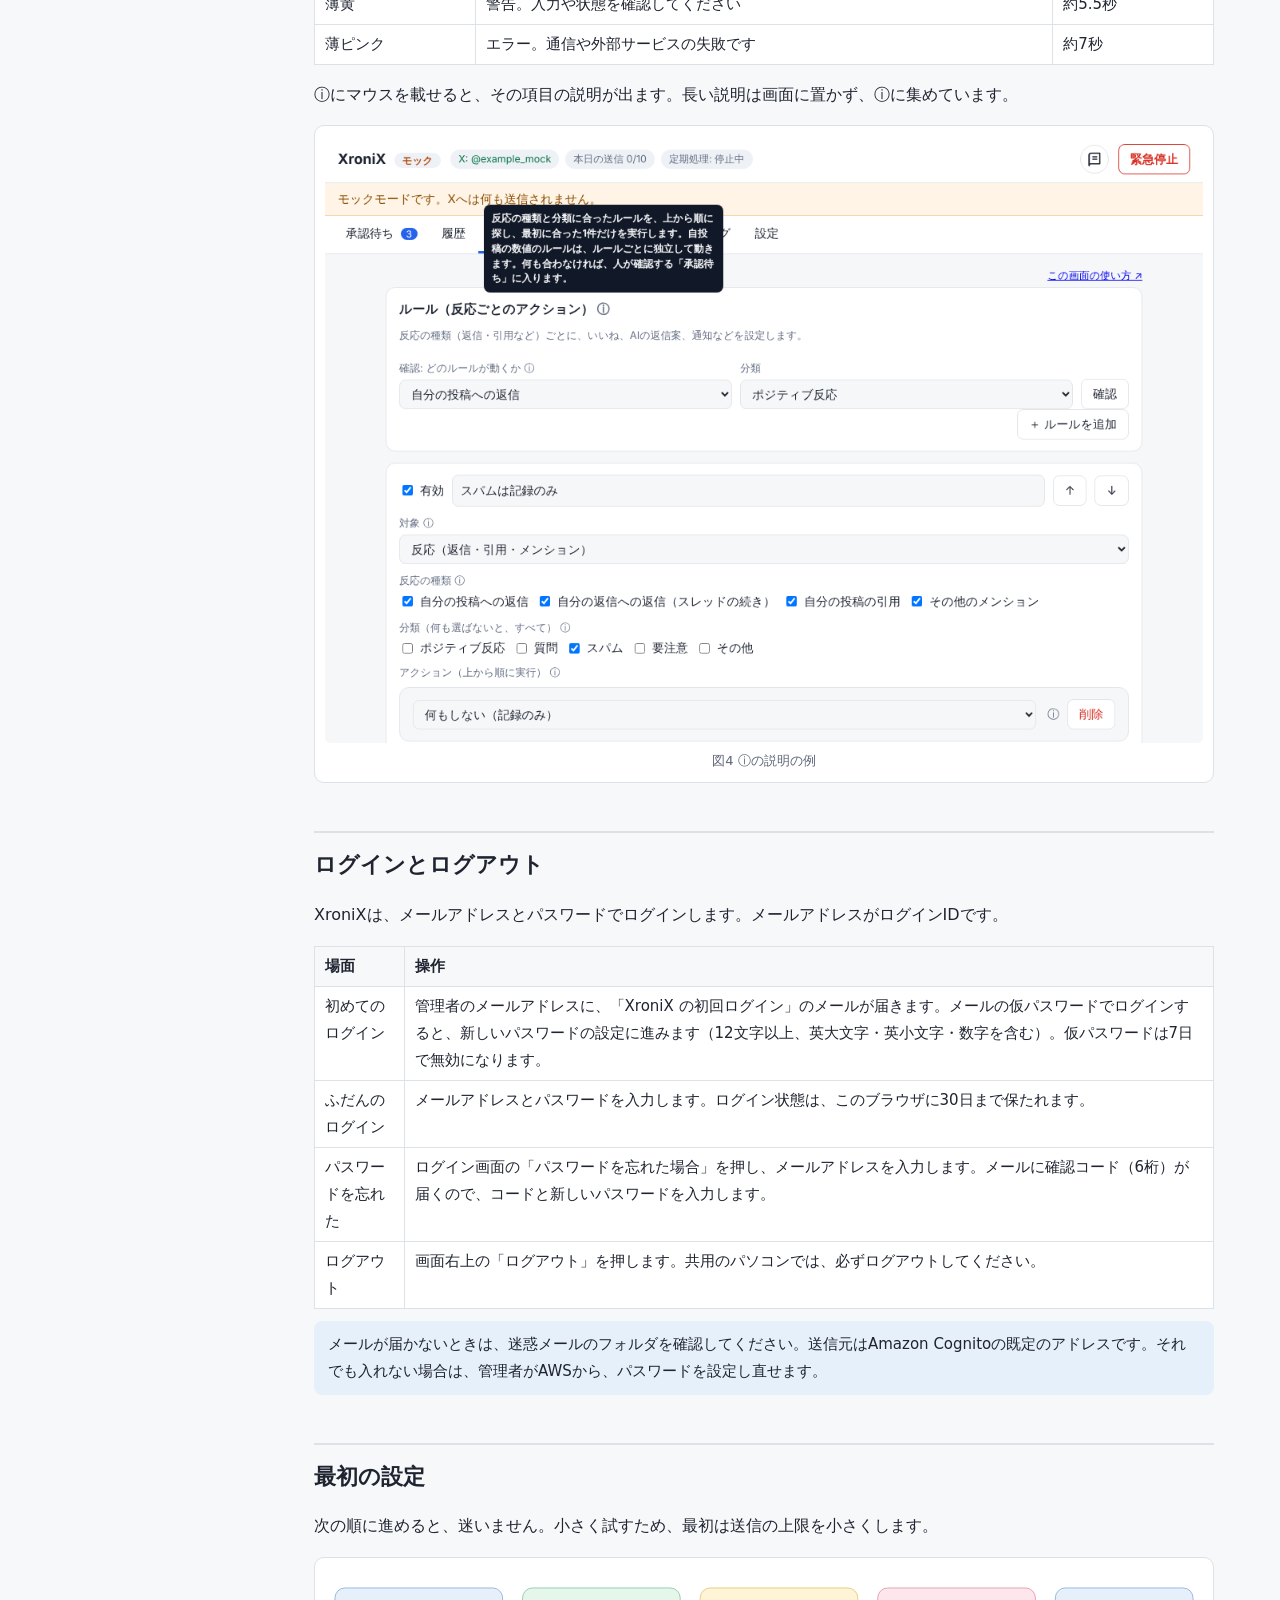
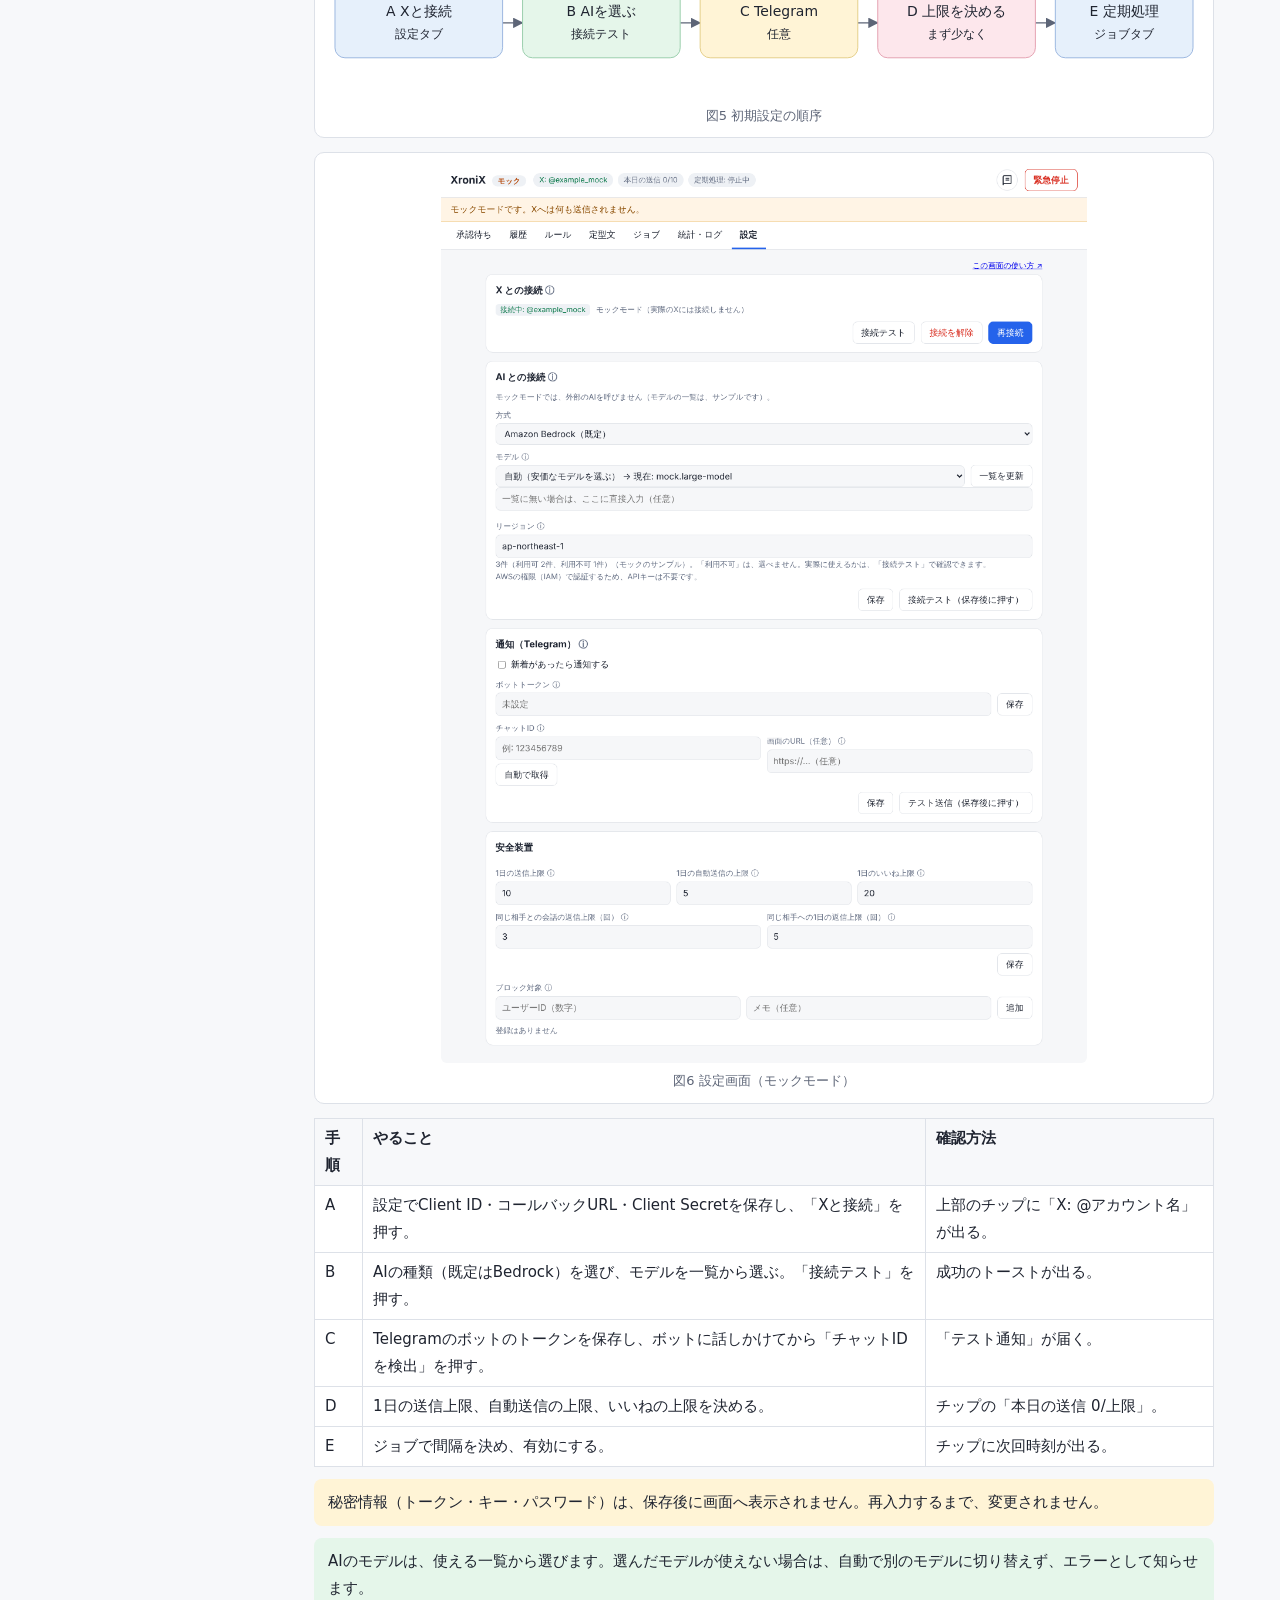
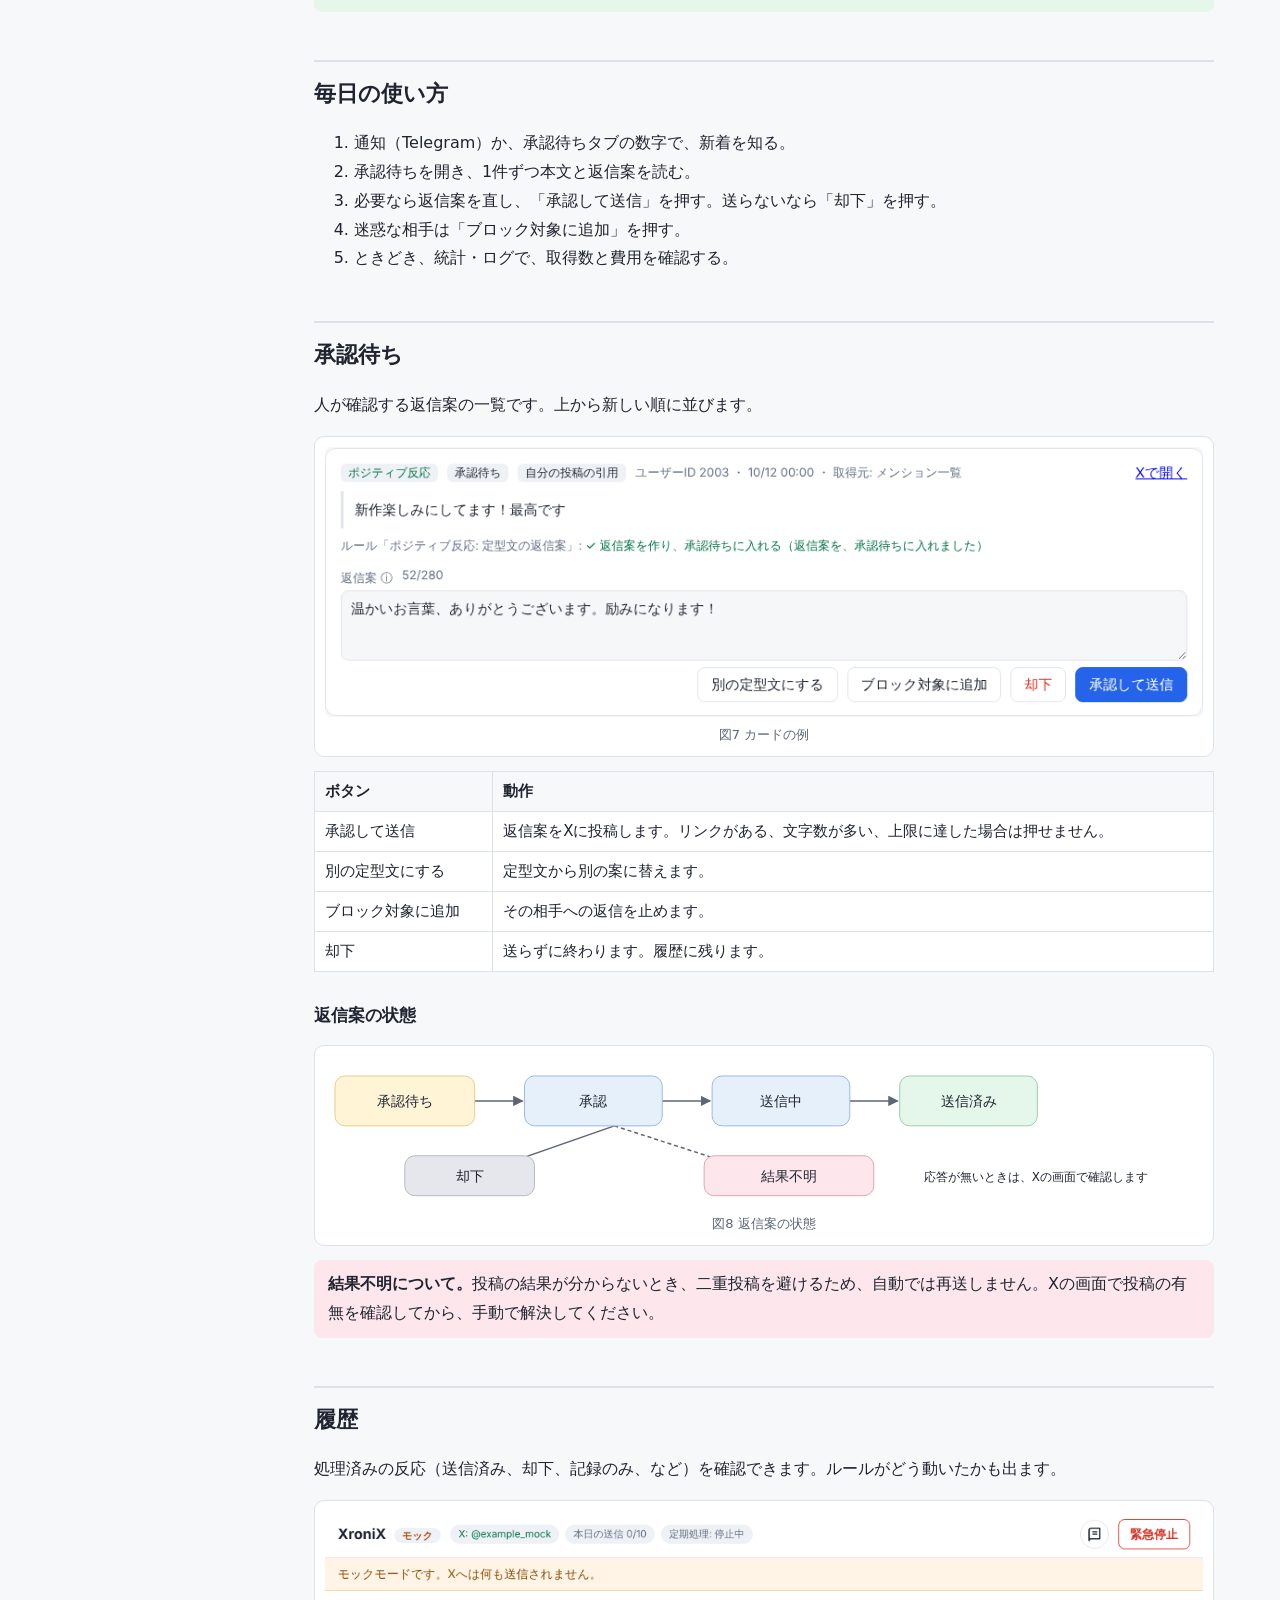
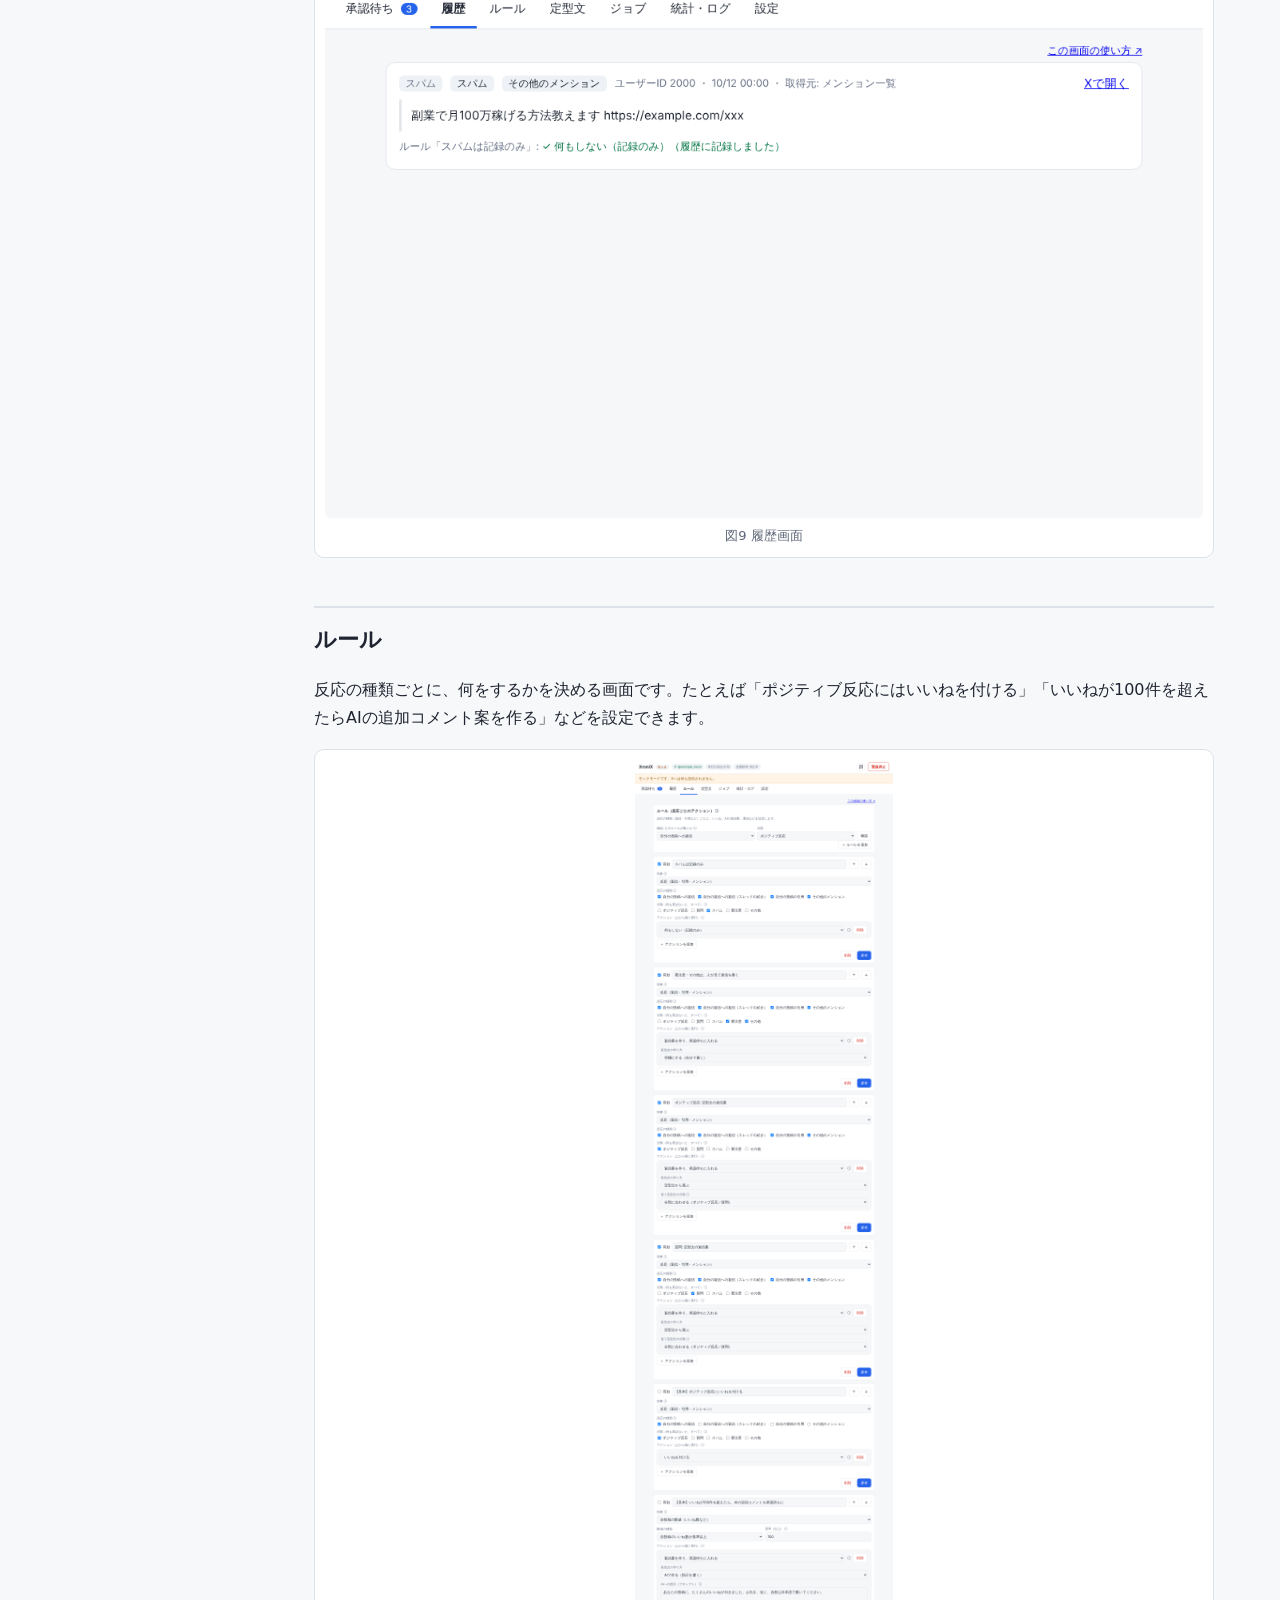
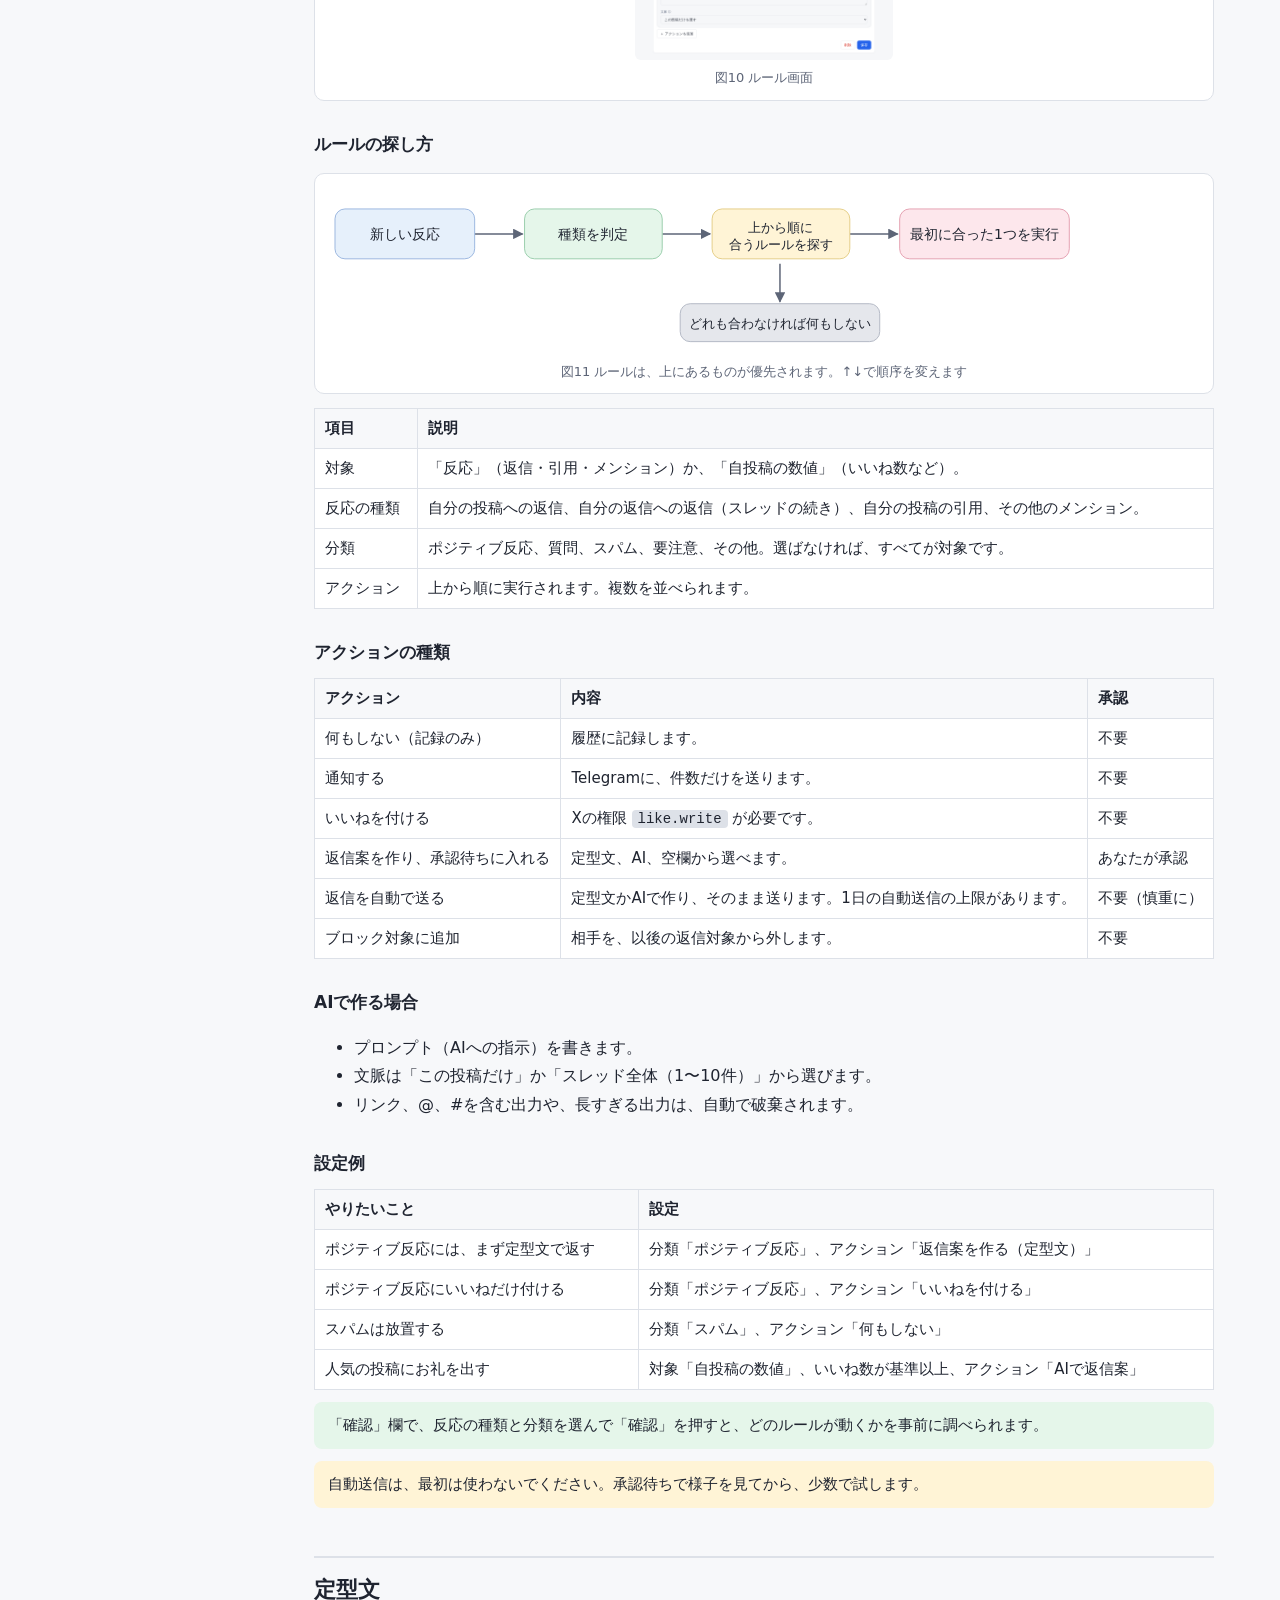
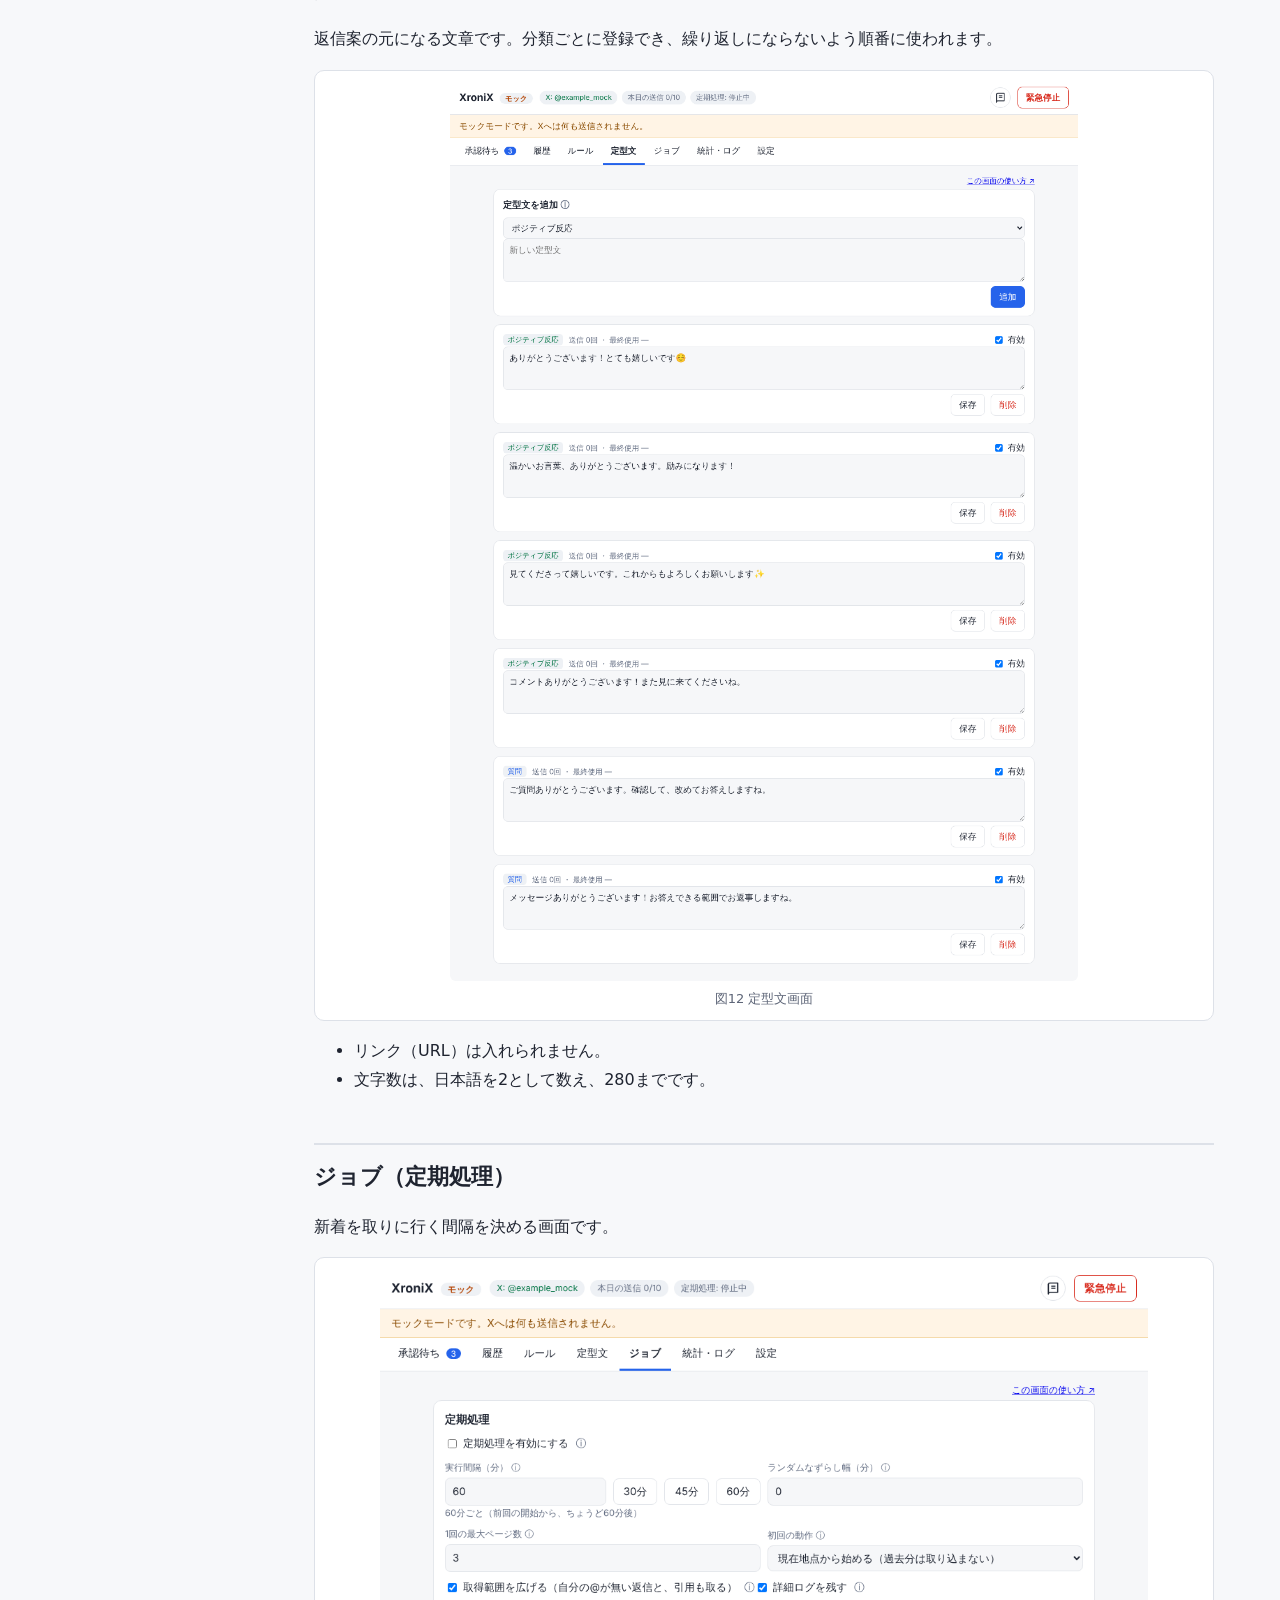
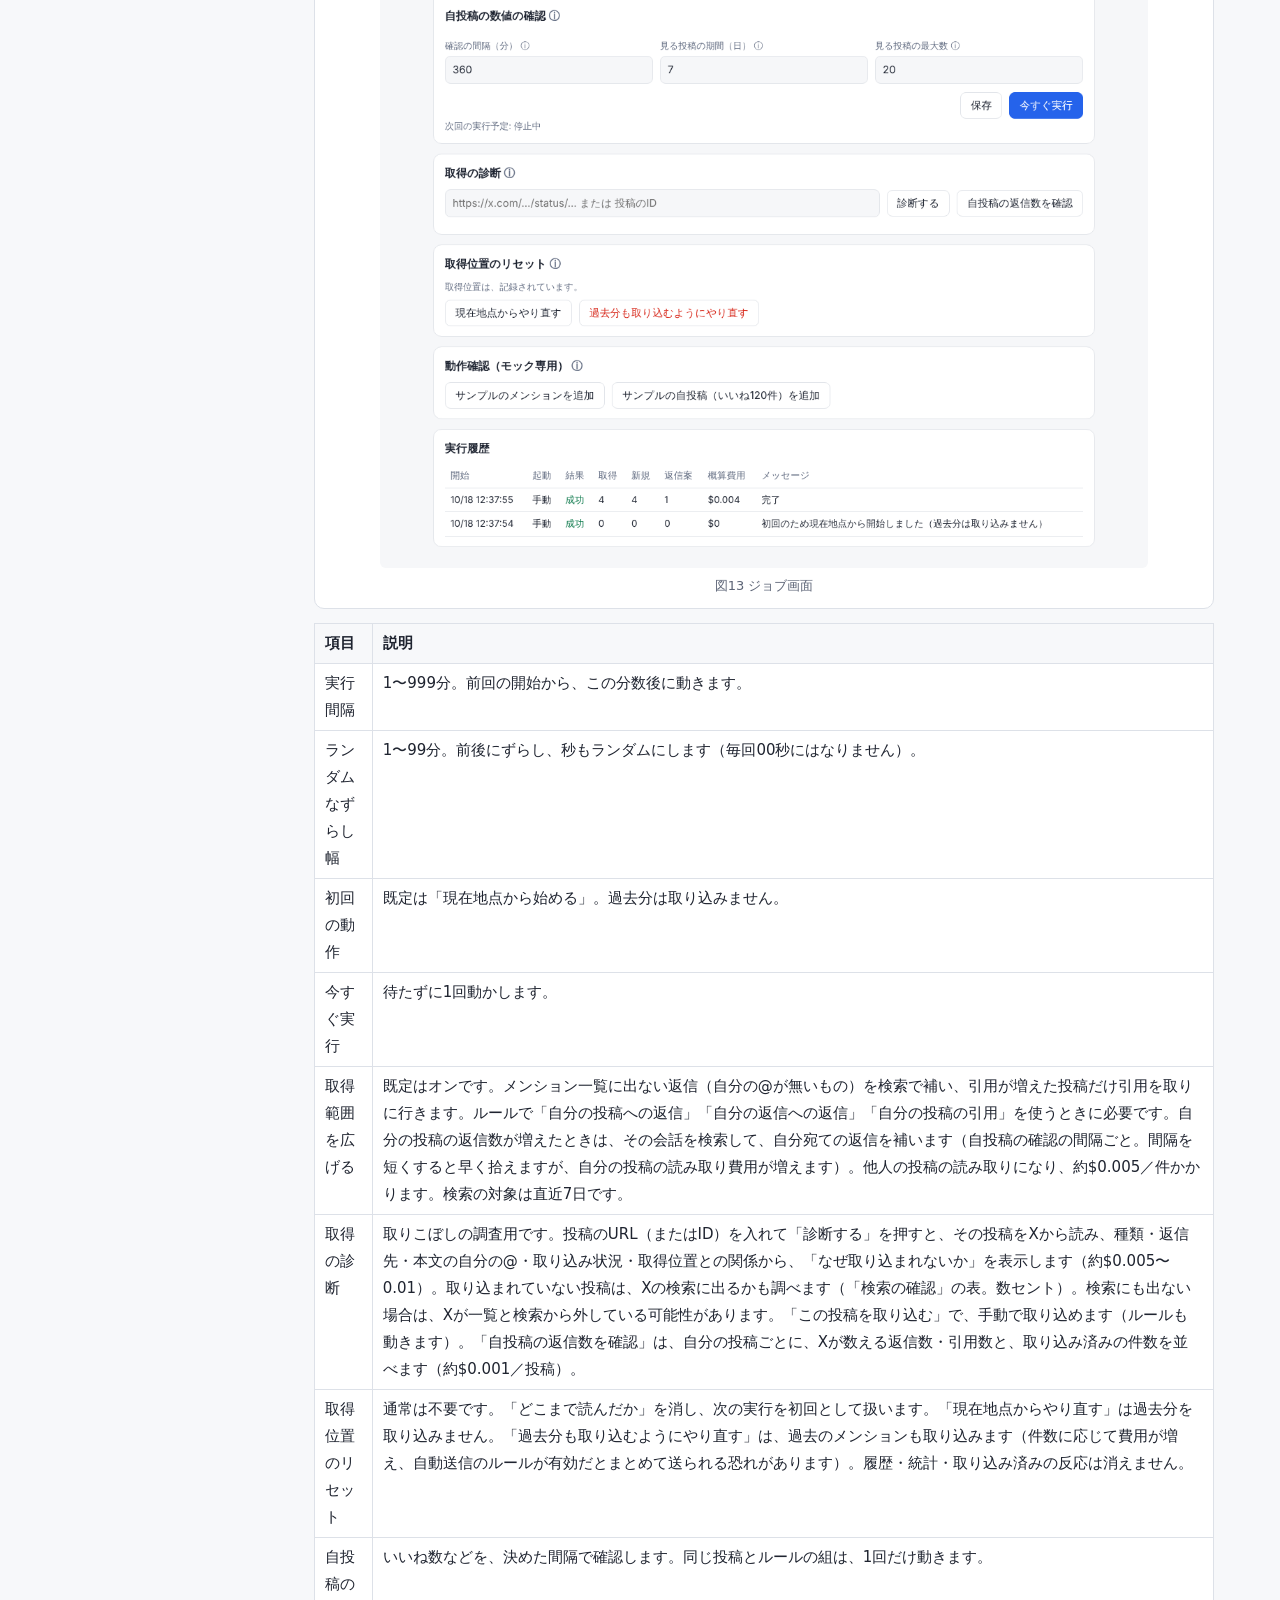
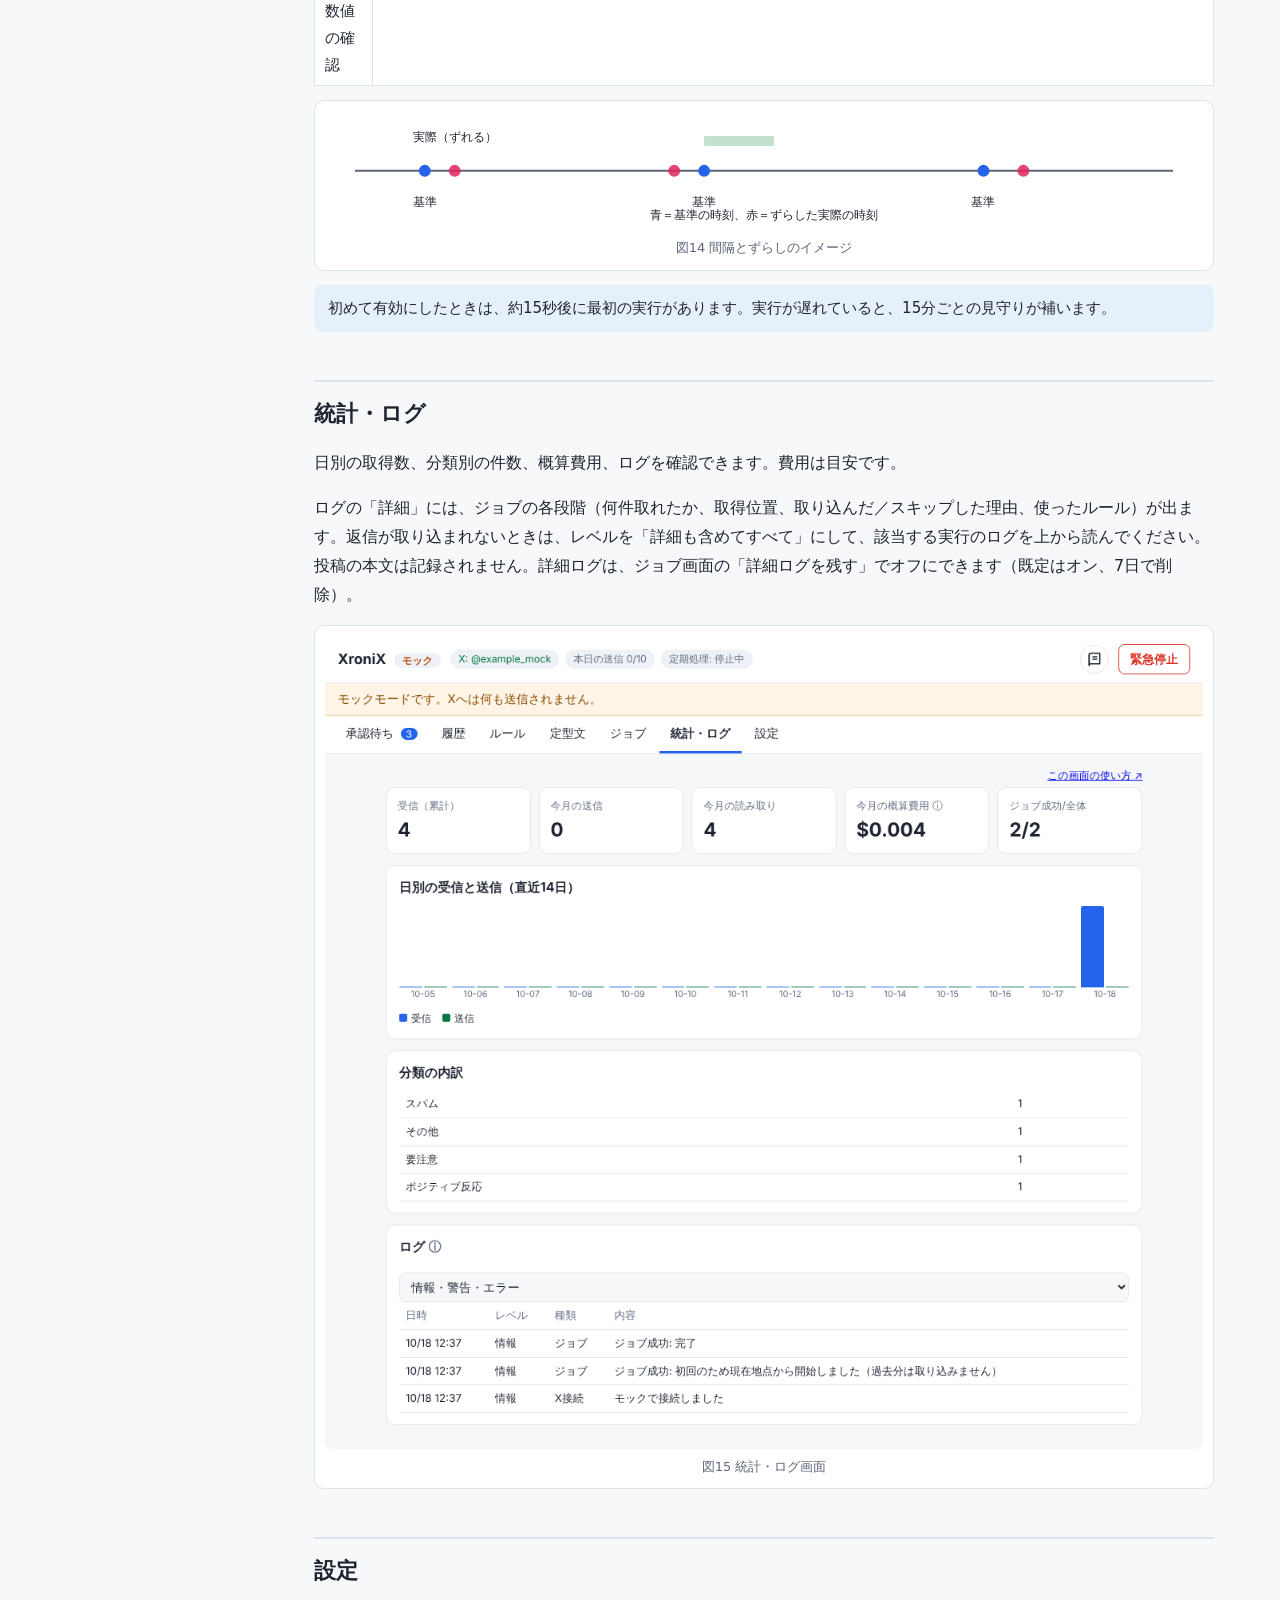
==== commit 3402e98b: "同じ相手との会話に上限を置く（会話ごと3回、1日5回） - 同じ相手との同じ会話での返信、同じ相手への1日の返信の上限。超えたら、ルールによる返信案づくりと自動送信を止める（人が承認する送信は止めない" ====
--- a/web/manual.html
+++ b/web/manual.html
@@ -308,6 +308,7 @@
 <tr><td>1日の送信上限</td><td>超えると、送信を拒否します。</td></tr>
 <tr><td>自動送信の上限</td><td>超えた分は、承認待ちに回ります。</td></tr>
 <tr><td>いいねの上限</td><td>超えるといいねを止めます。失敗は数えません。</td></tr>
+<tr><td>会話の上限</td><td>同じ相手との、同じ会話での返信（既定3回）と、同じ相手への1日の返信（既定5回）の上限です。超えると、ルールによる返信案づくりと自動送信を止めます（人が承認する送信は止めません）。相手が返信を繰り返す場合や、相手も自動返信の場合に、会話が終わらなくなることを防ぎます。反応は履歴に残り、理由が出ます。</td></tr>
 <tr><td>ブロック対象</td><td>返信しない相手です。</td></tr>
 <tr><td>リンク禁止</td><td>返信文にURLがあると、送れません（費用が約13倍になるため）。</td></tr>
 <tr><td>緊急停止</td><td>画面右上のボタン1つで、取得と送信を止めます。</td></tr>
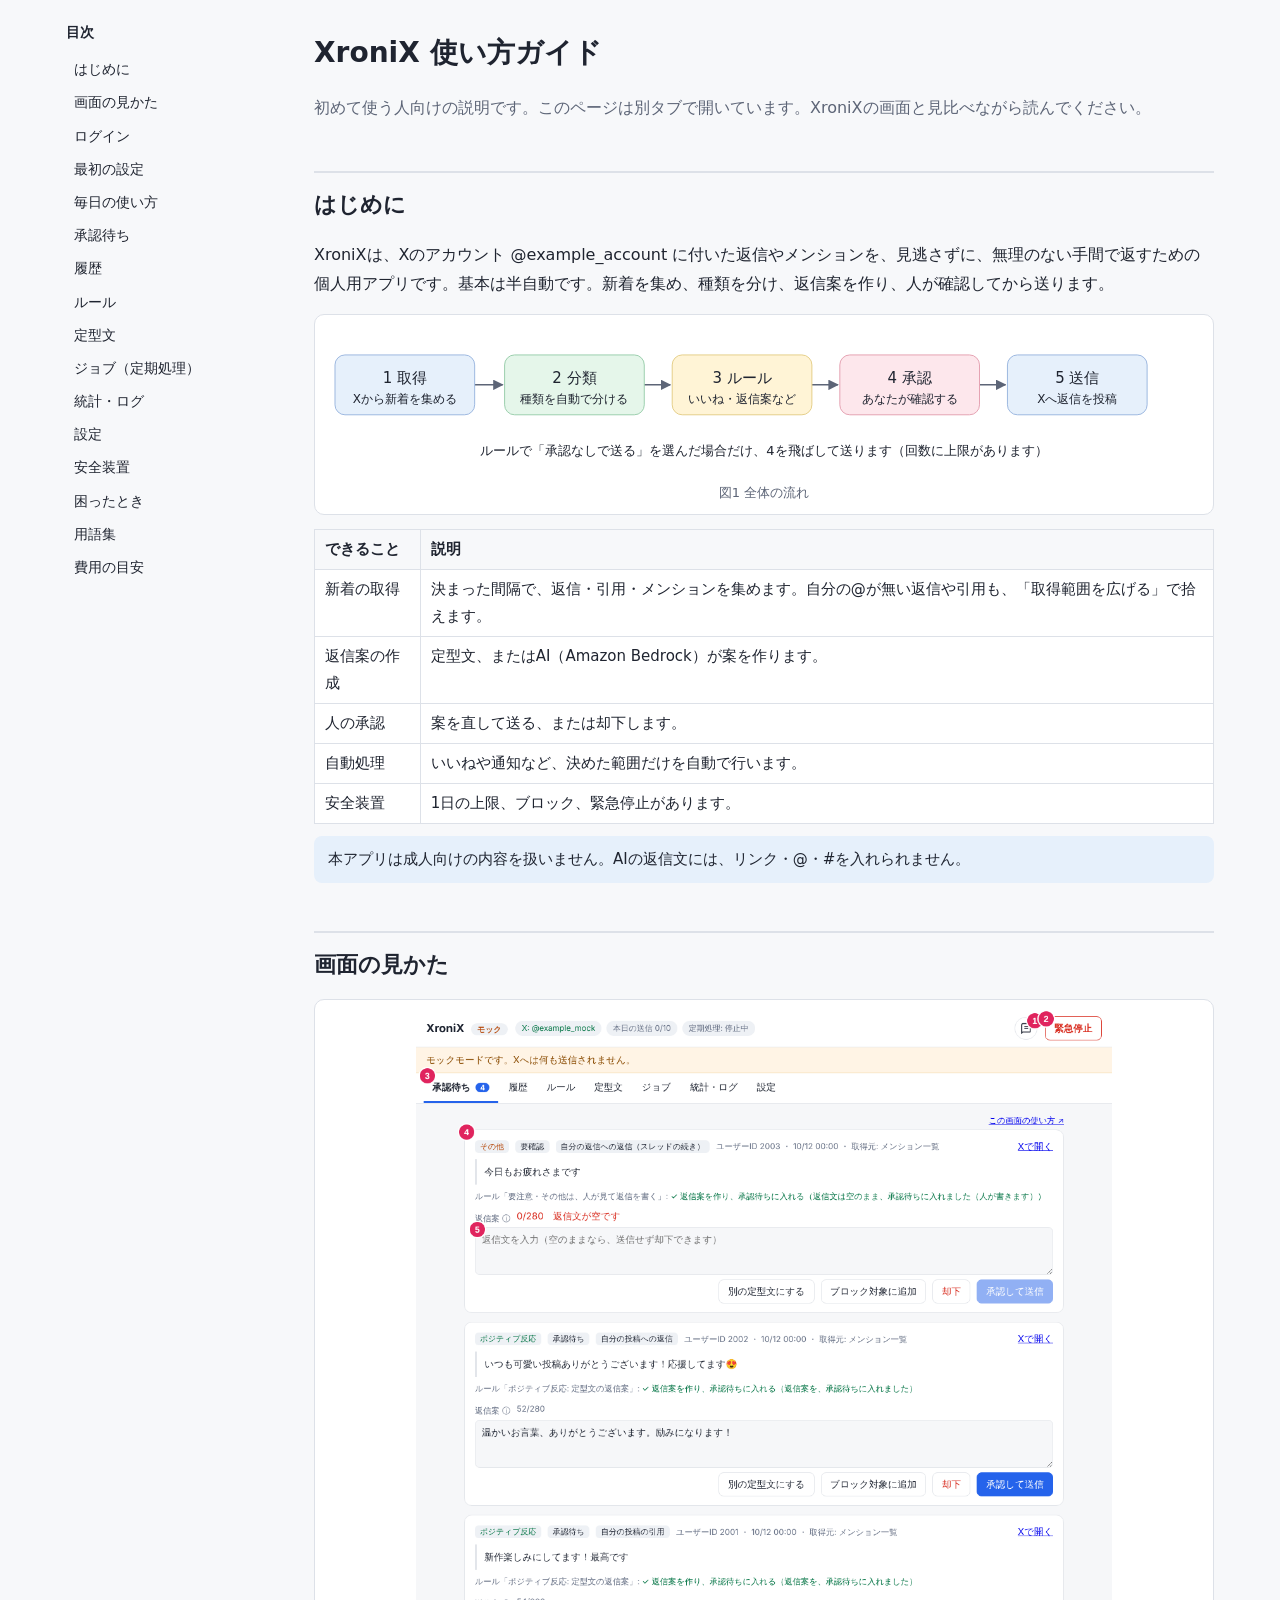
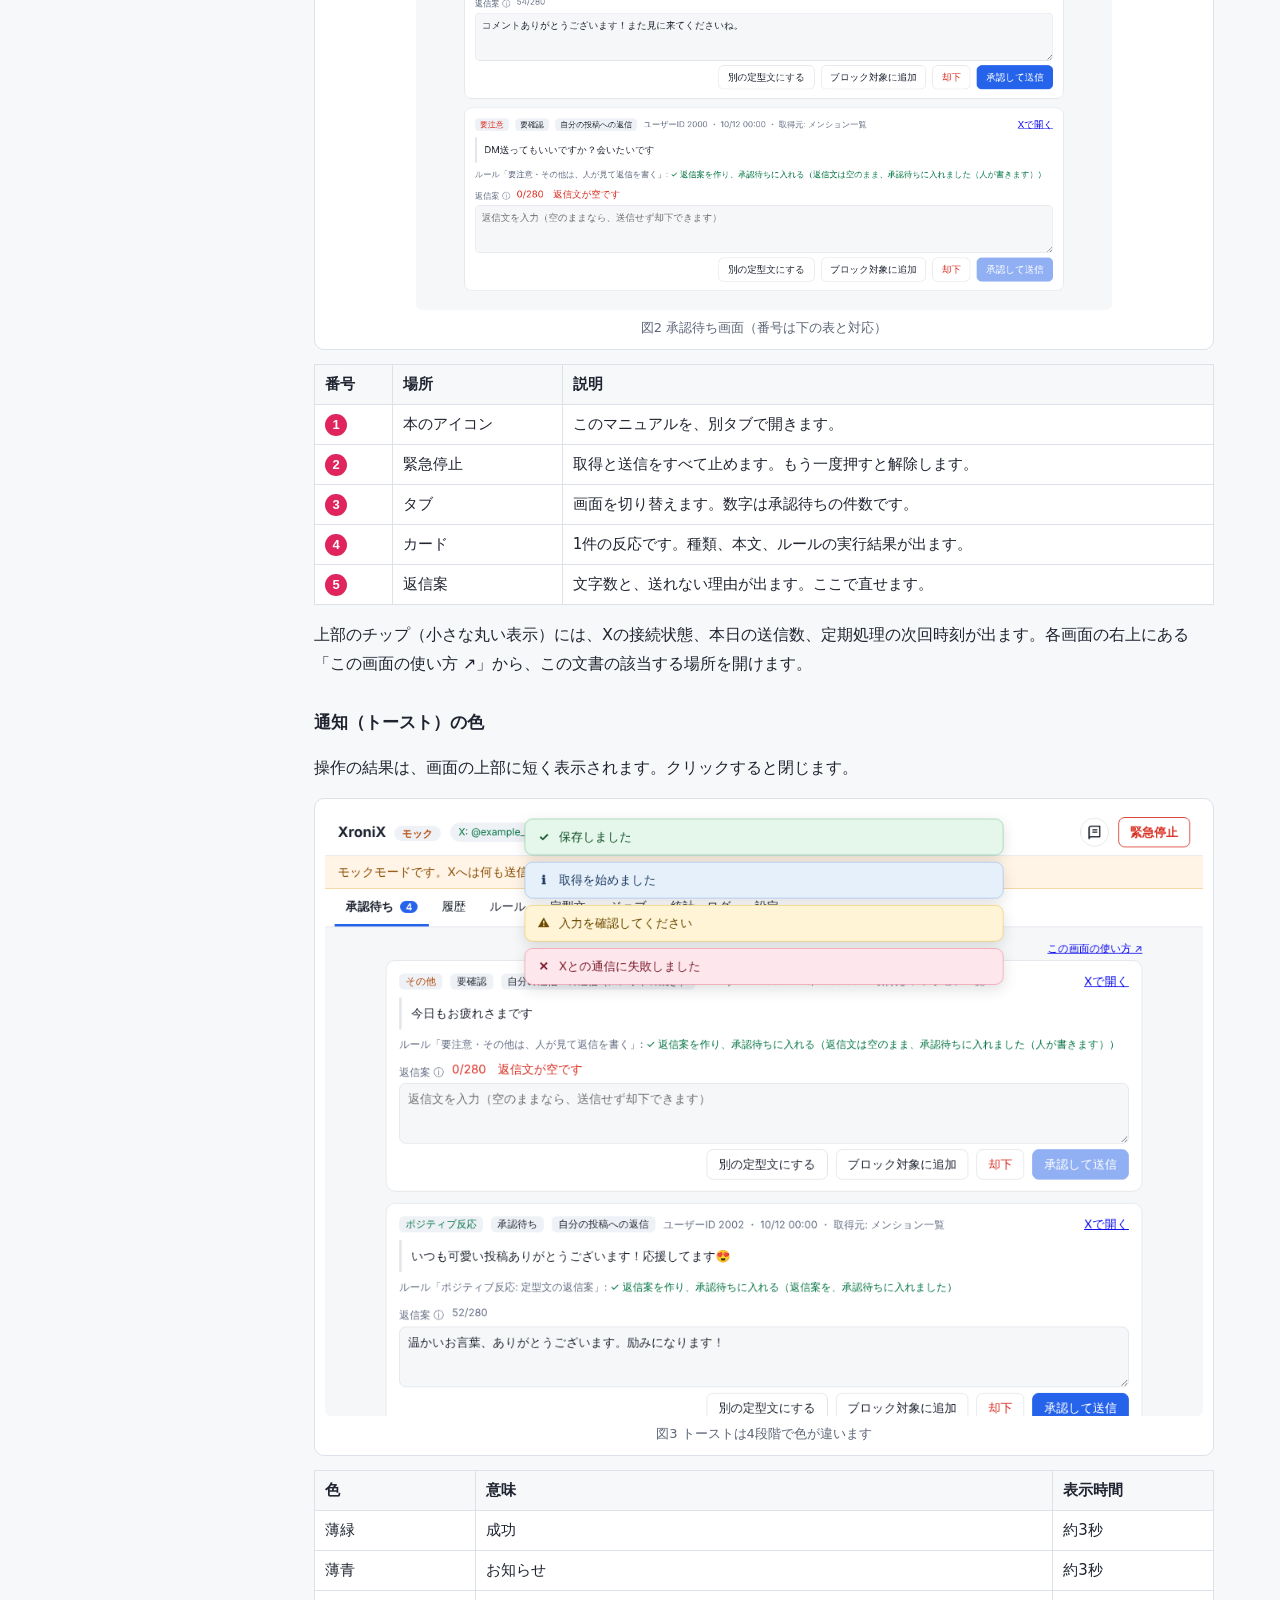
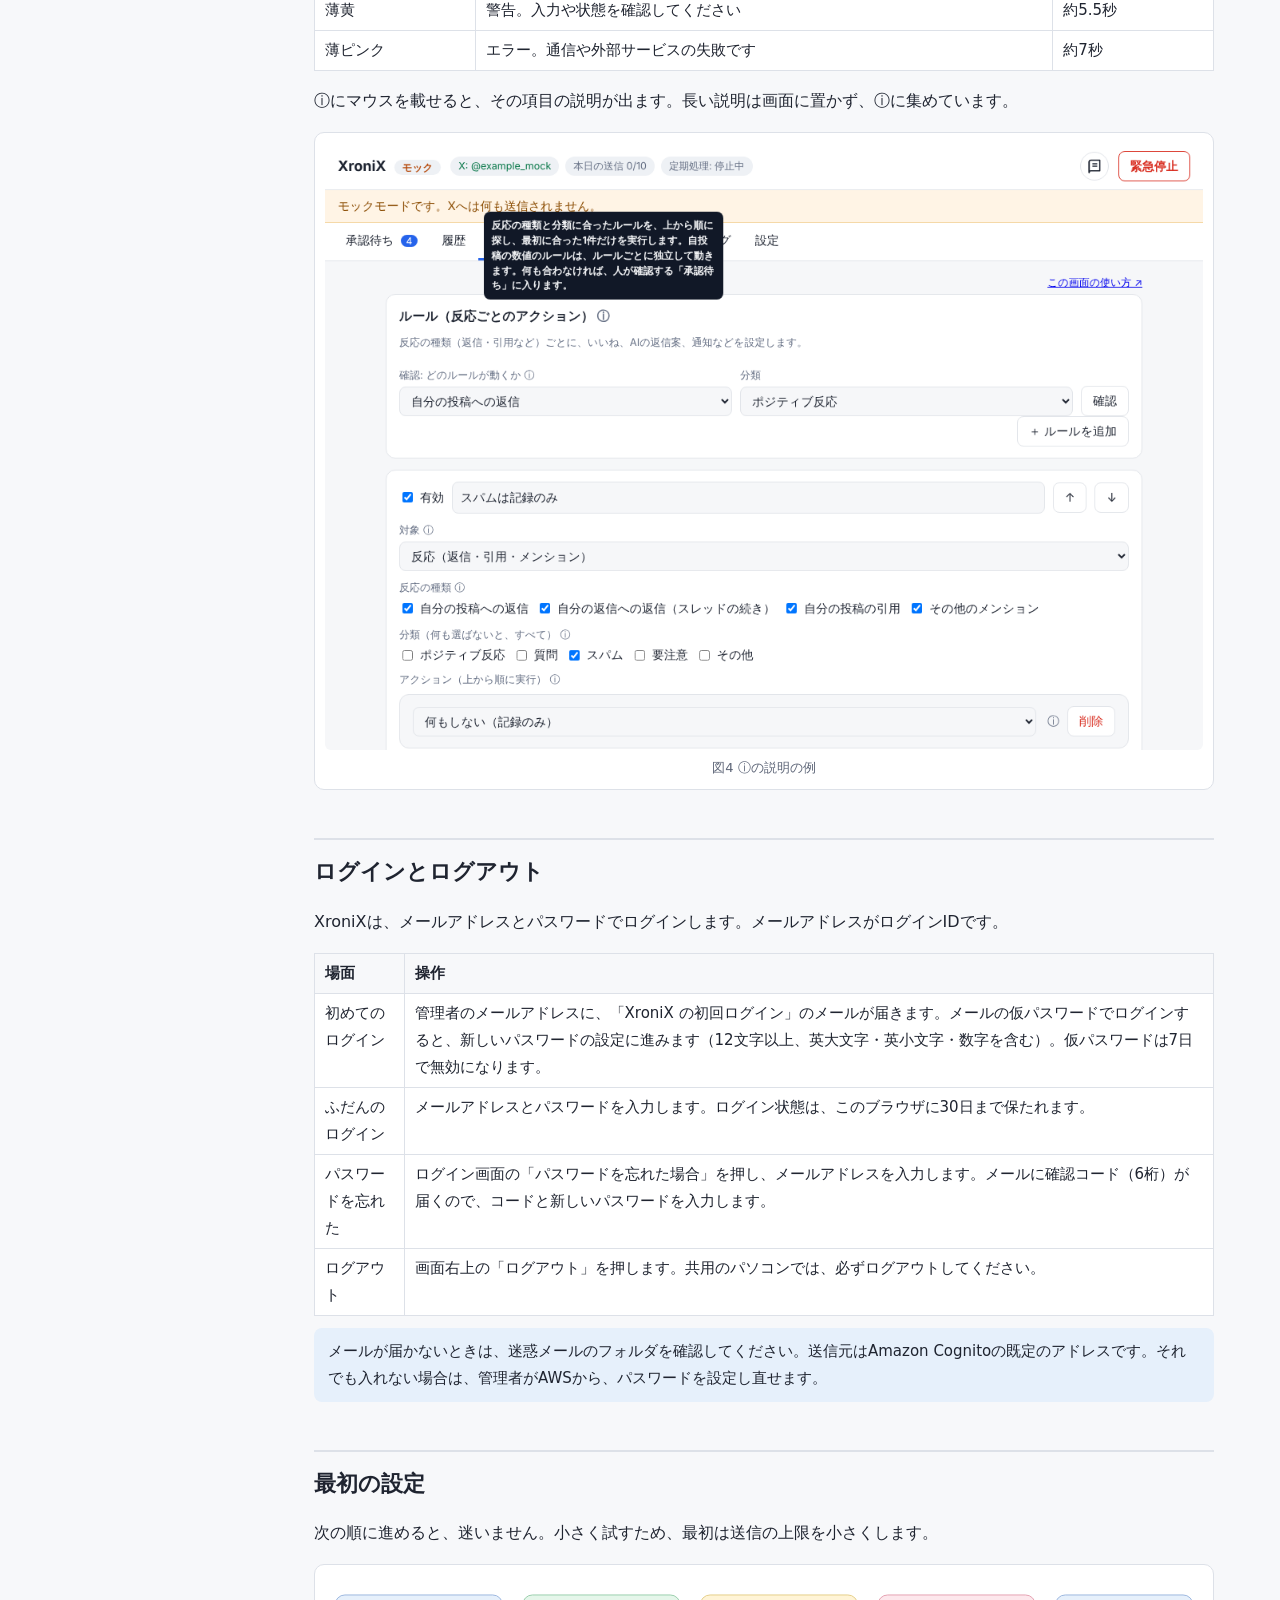
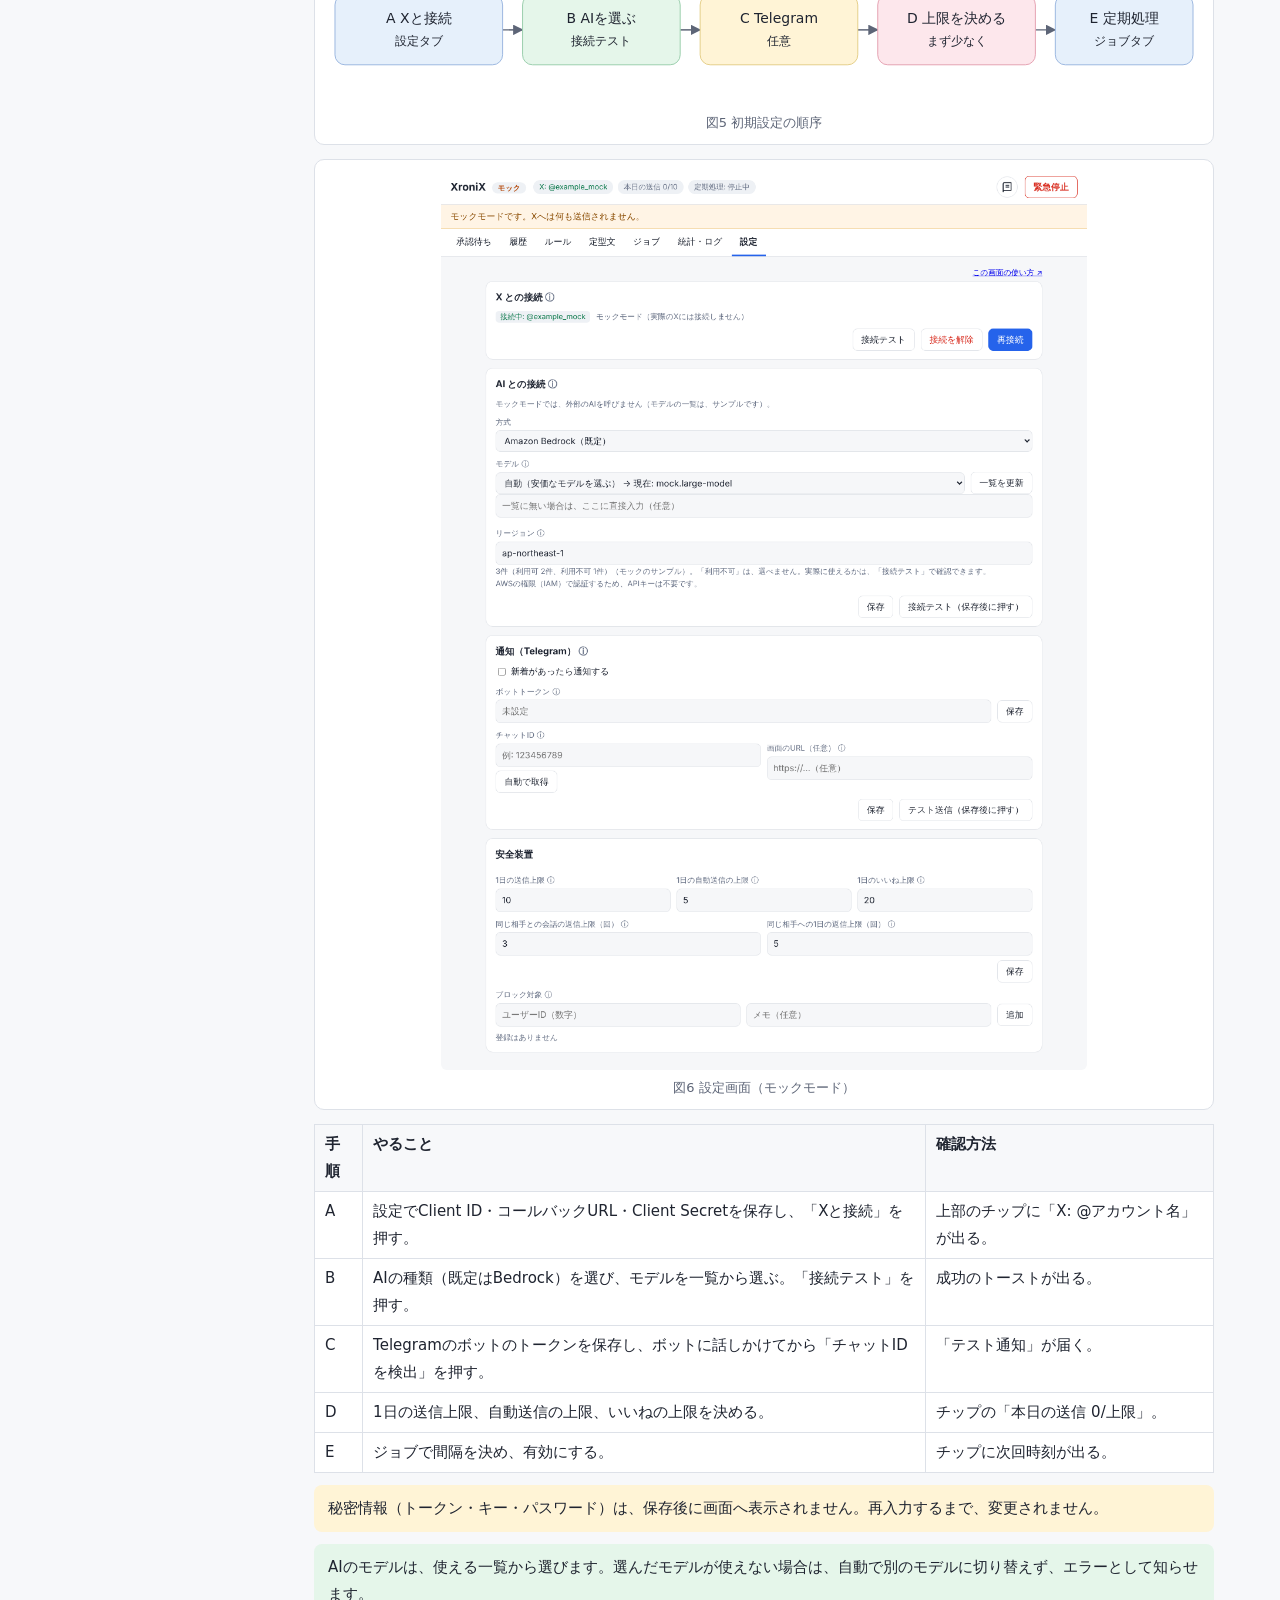
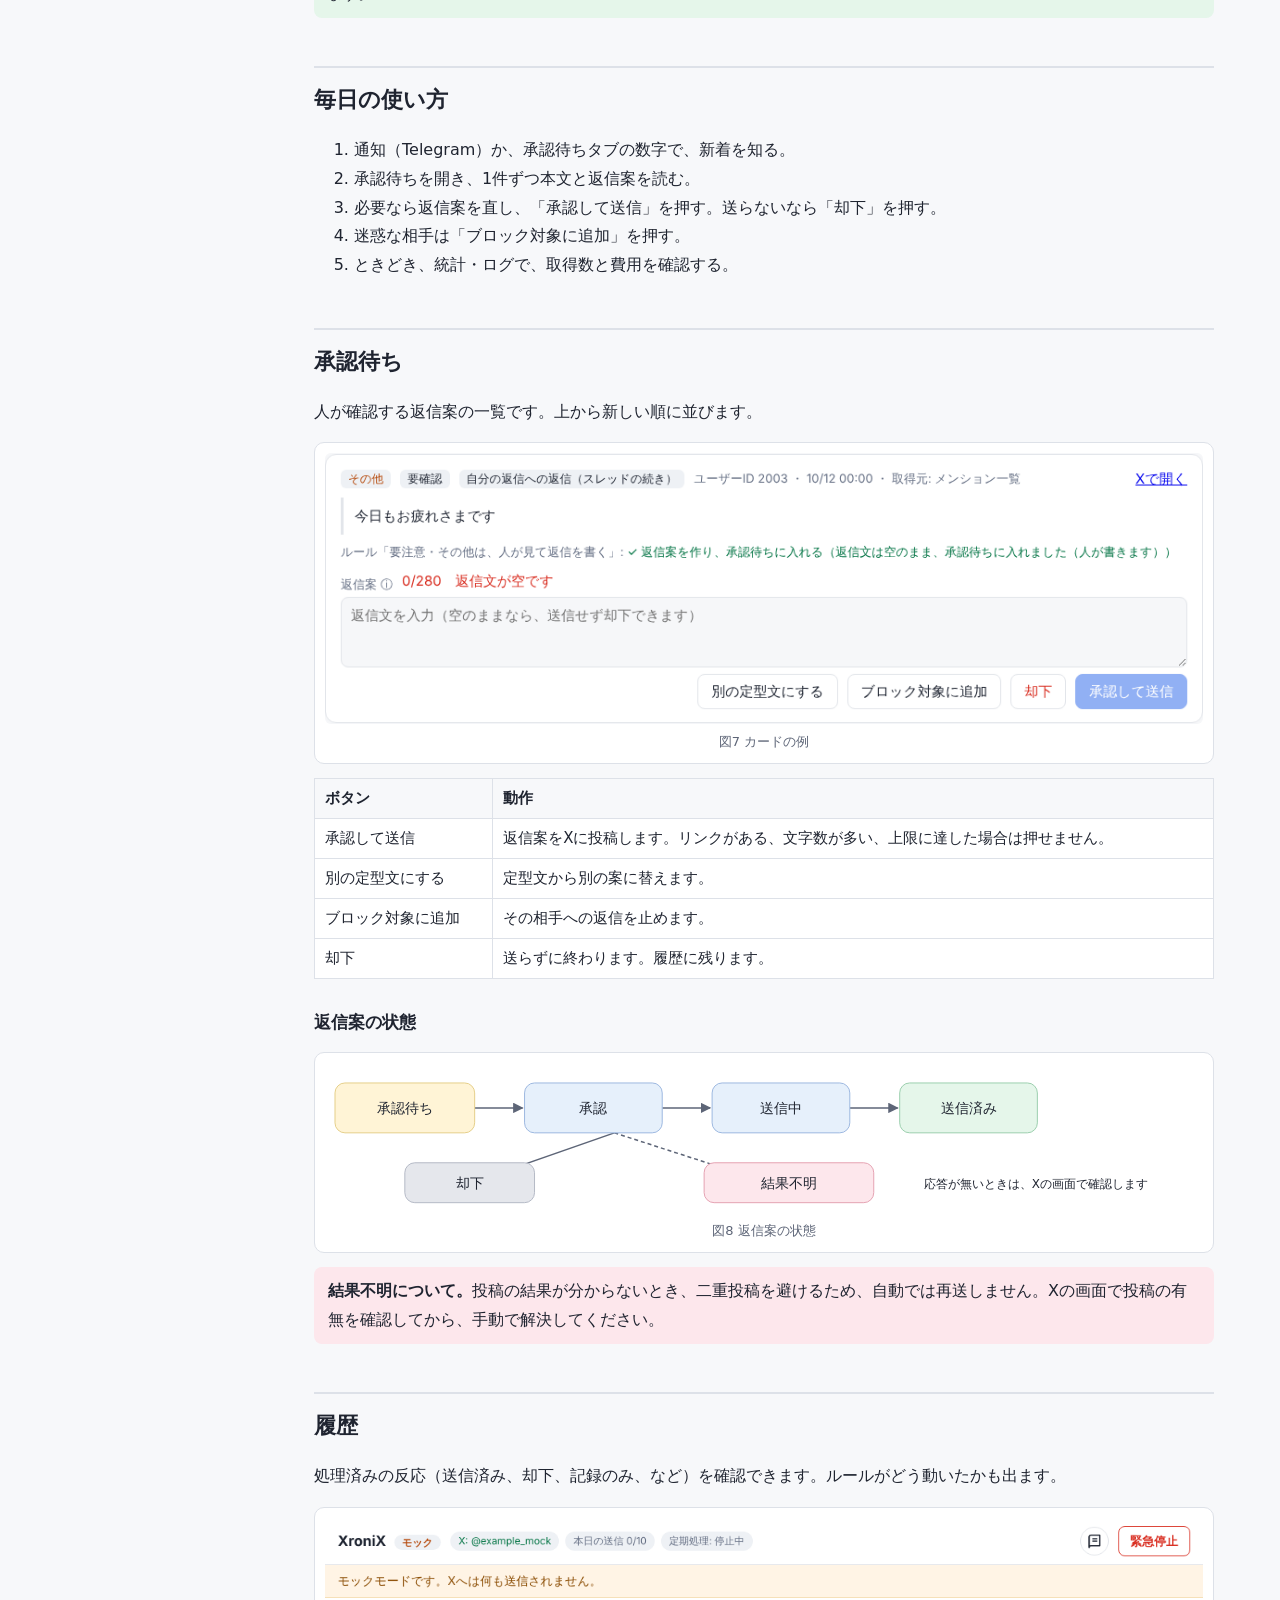
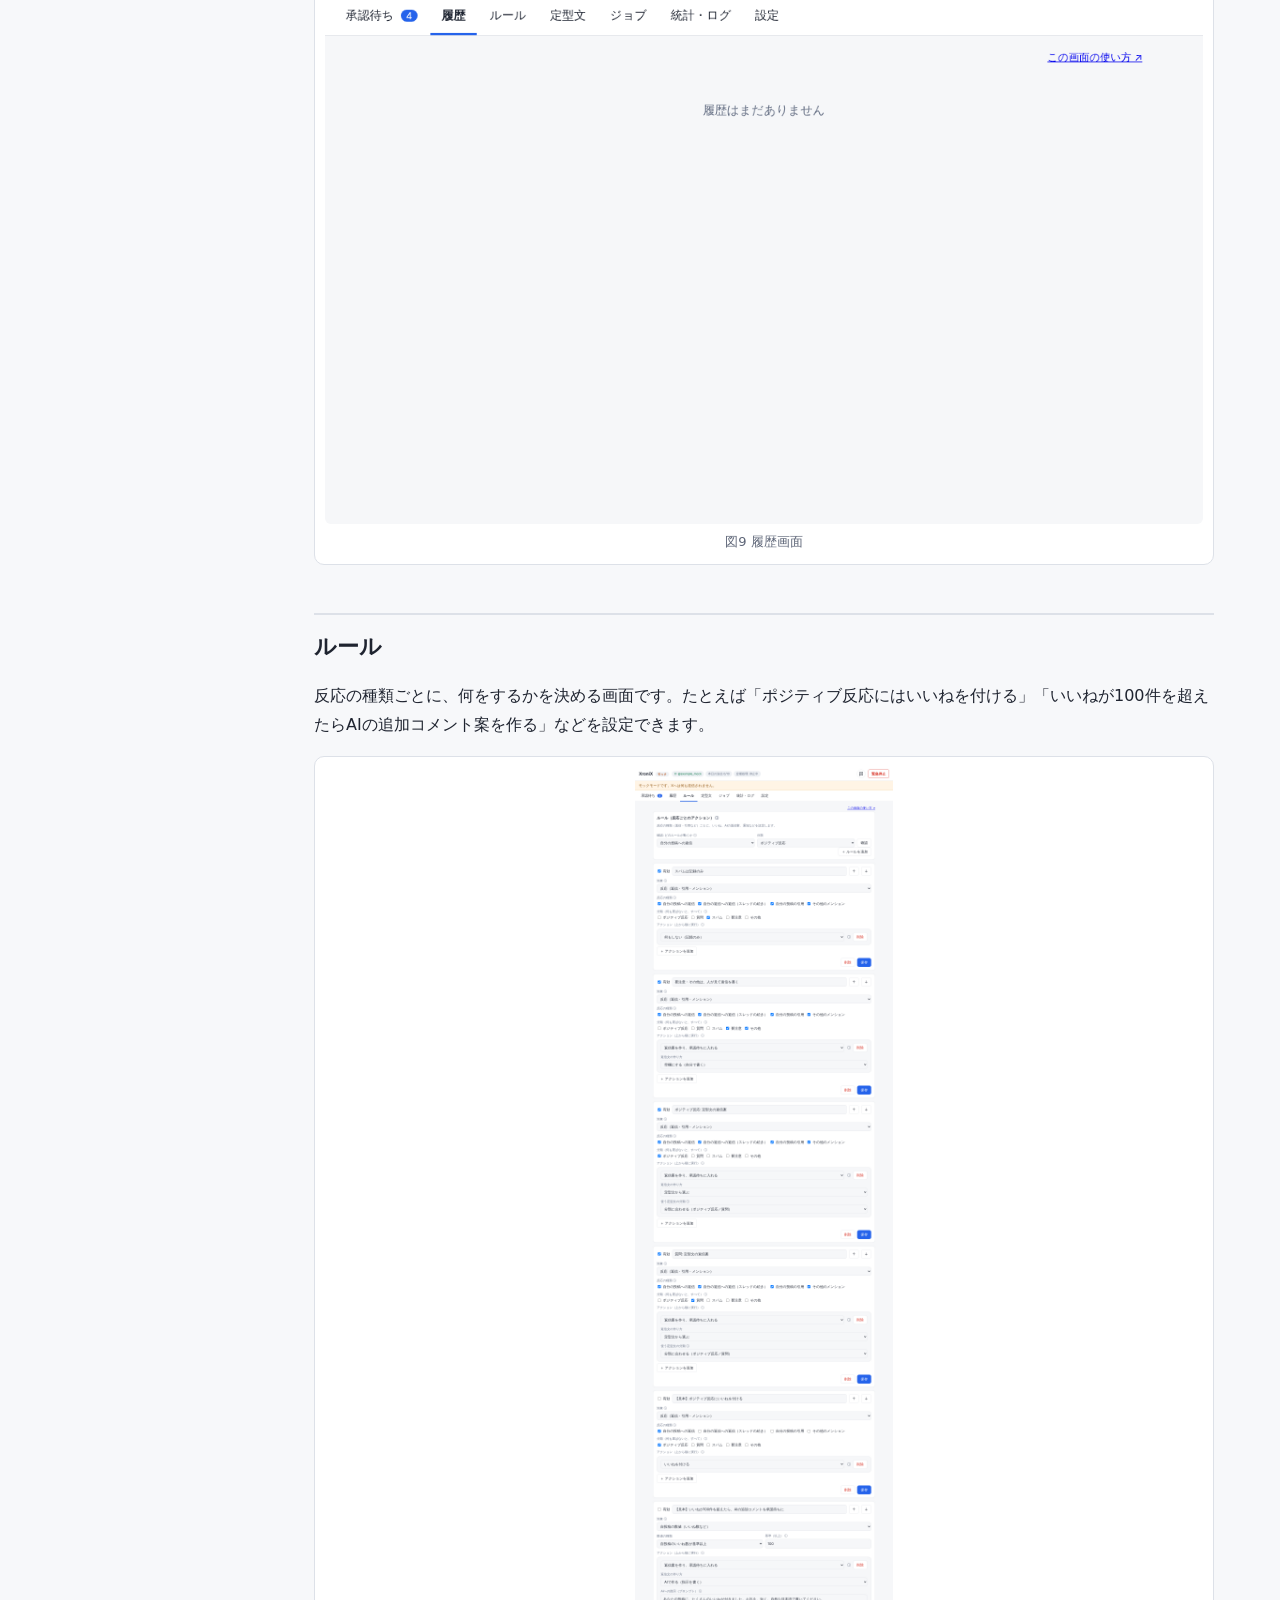
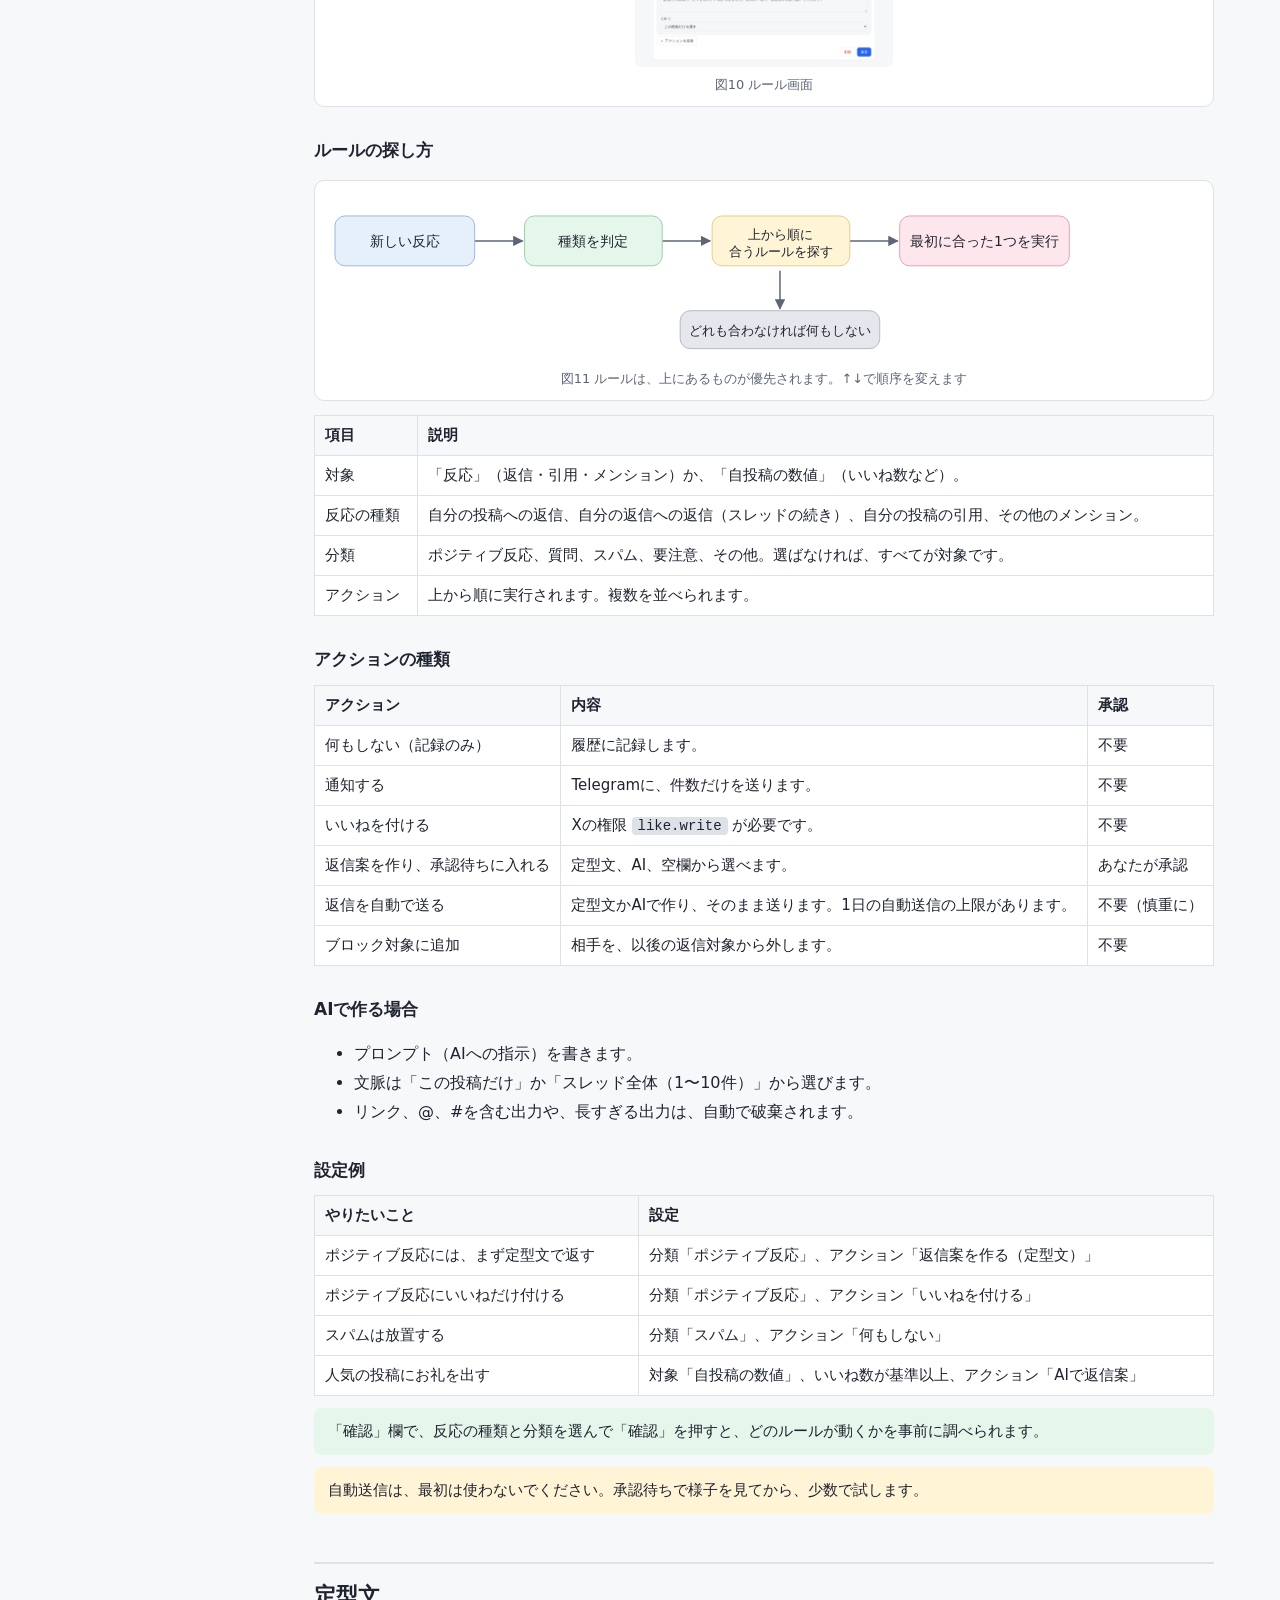
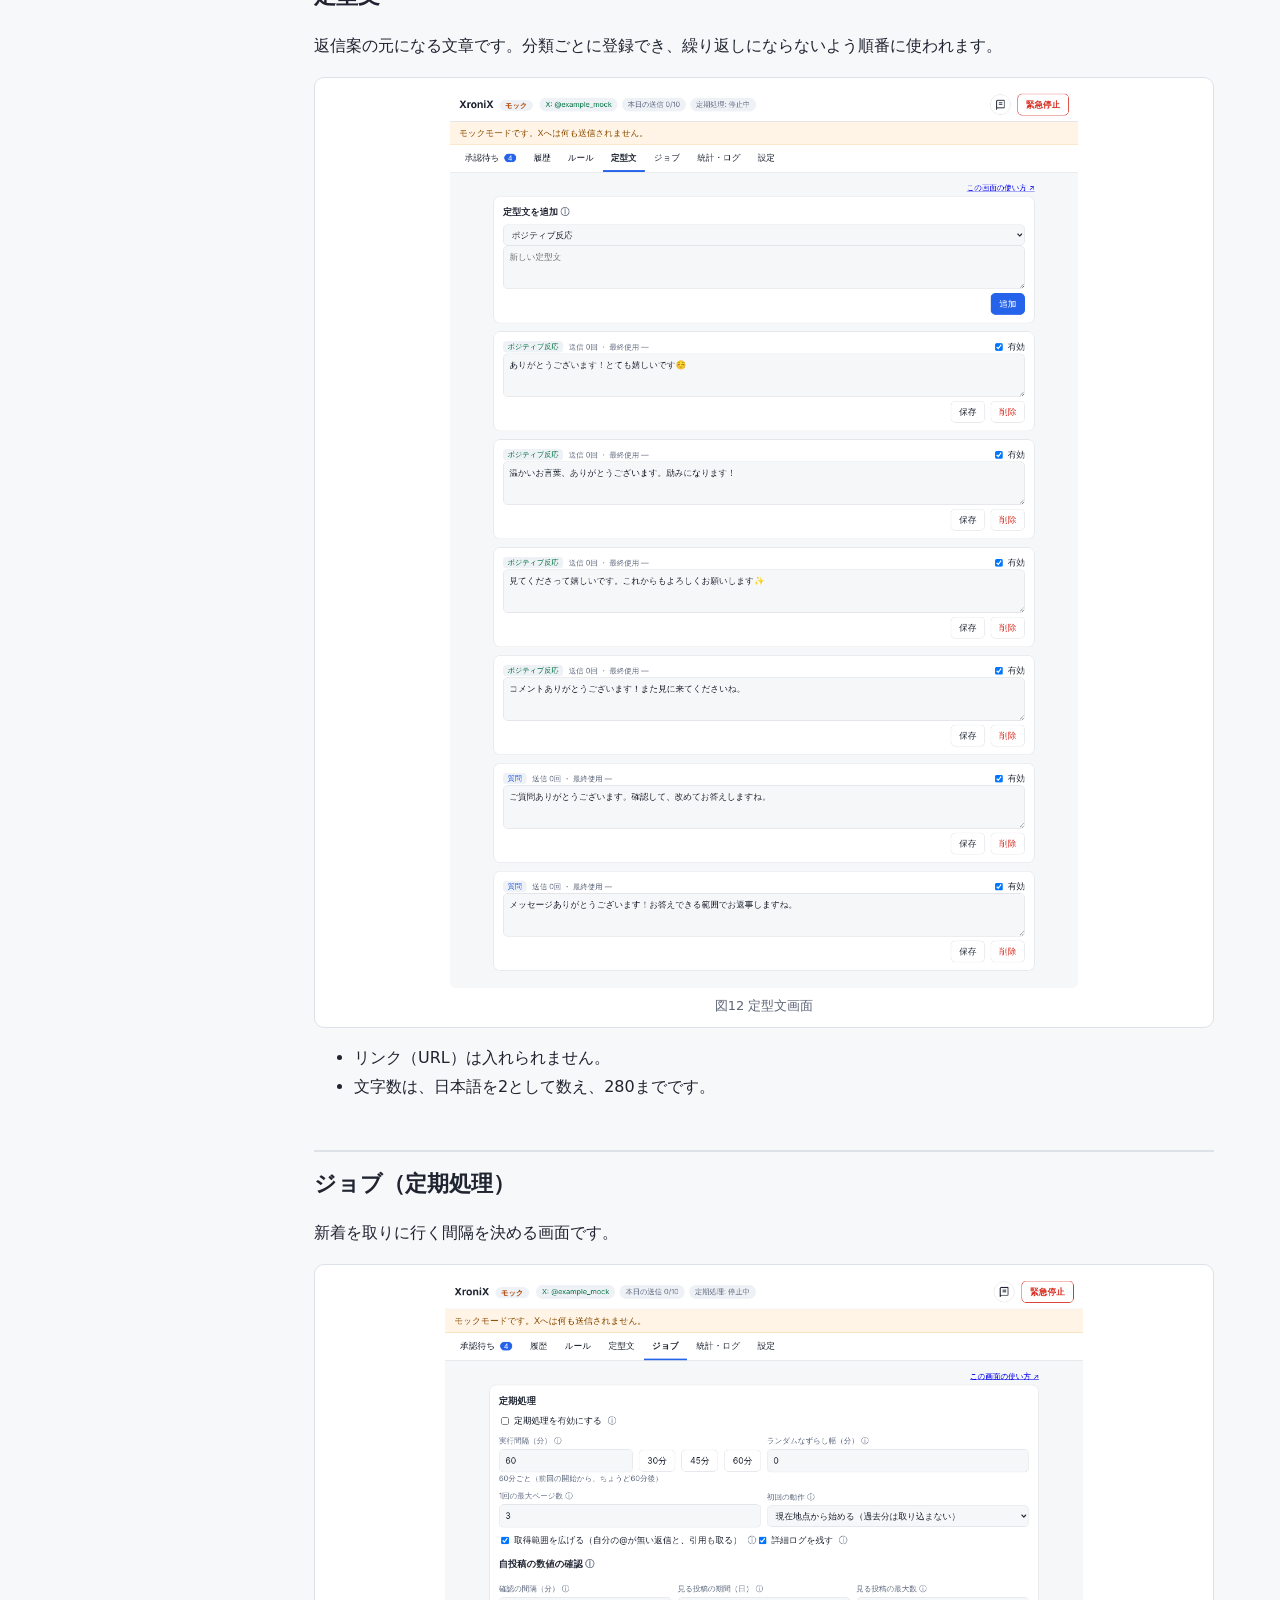
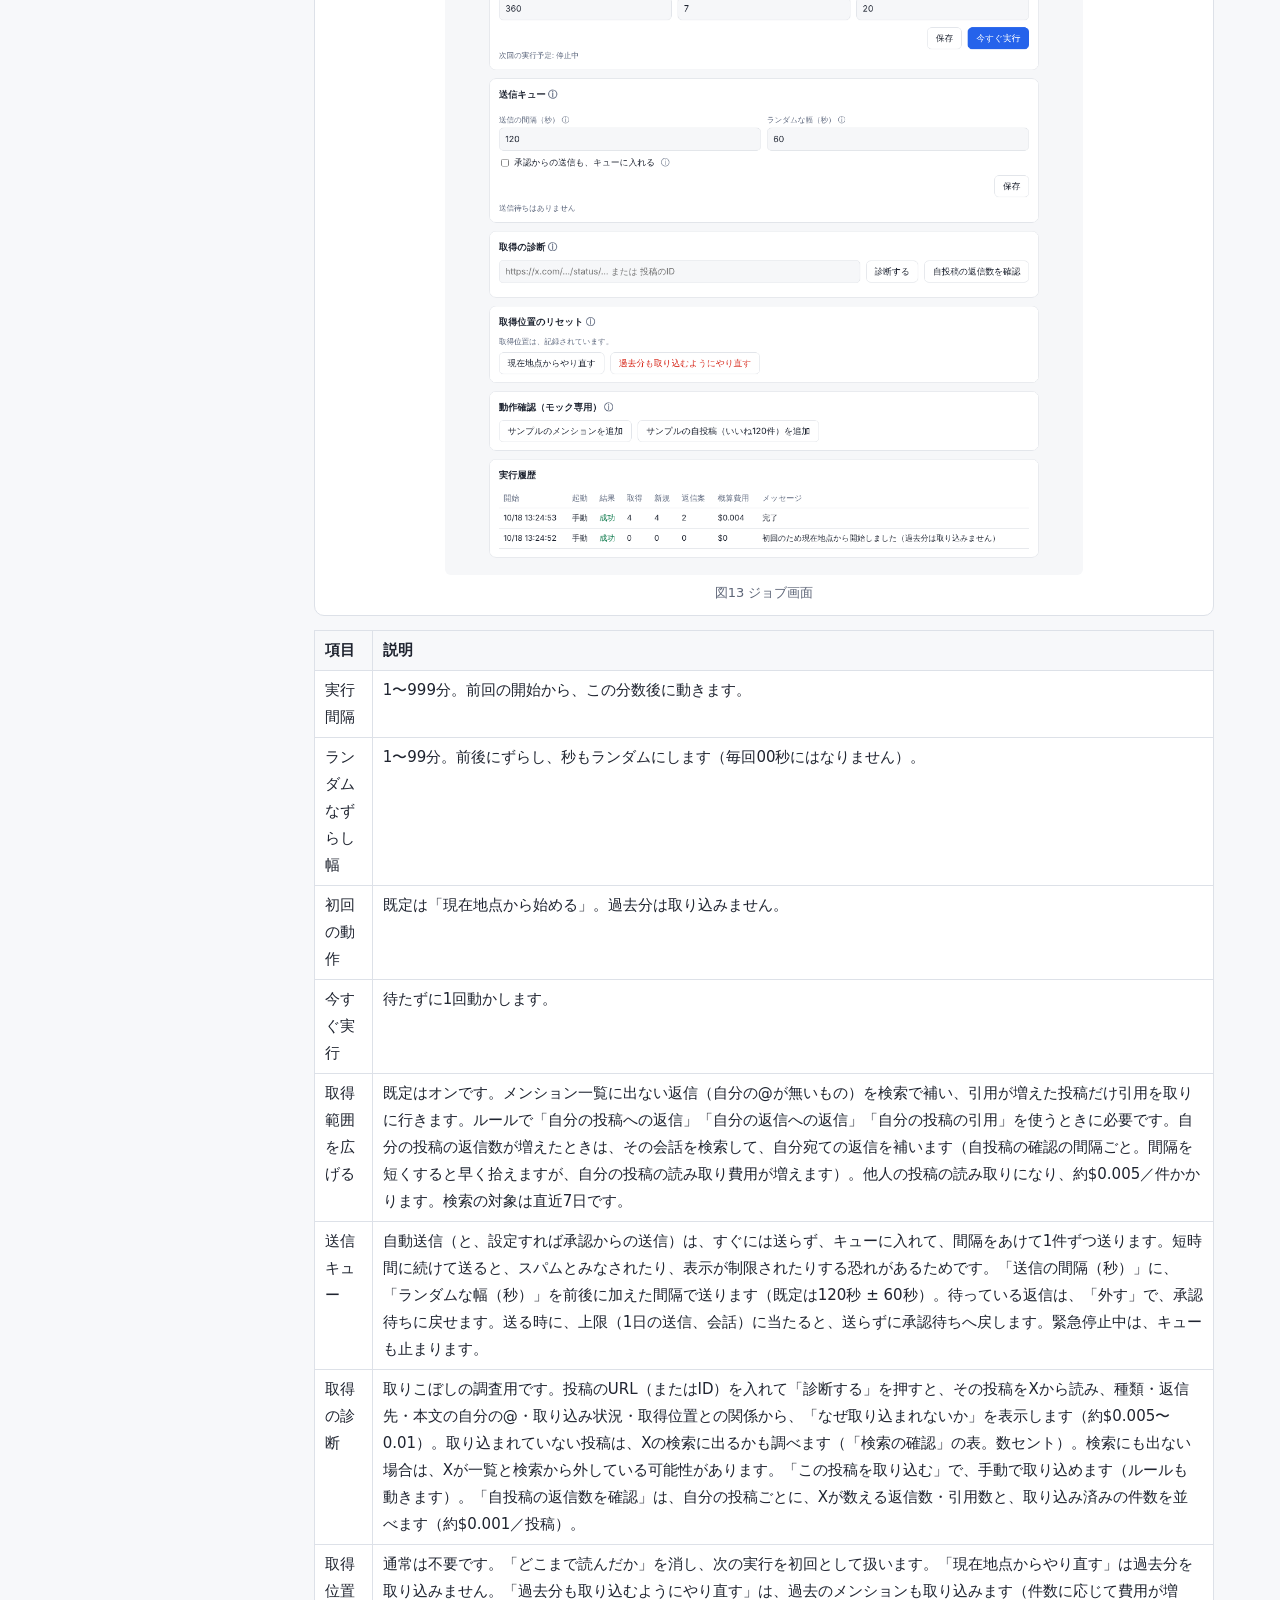
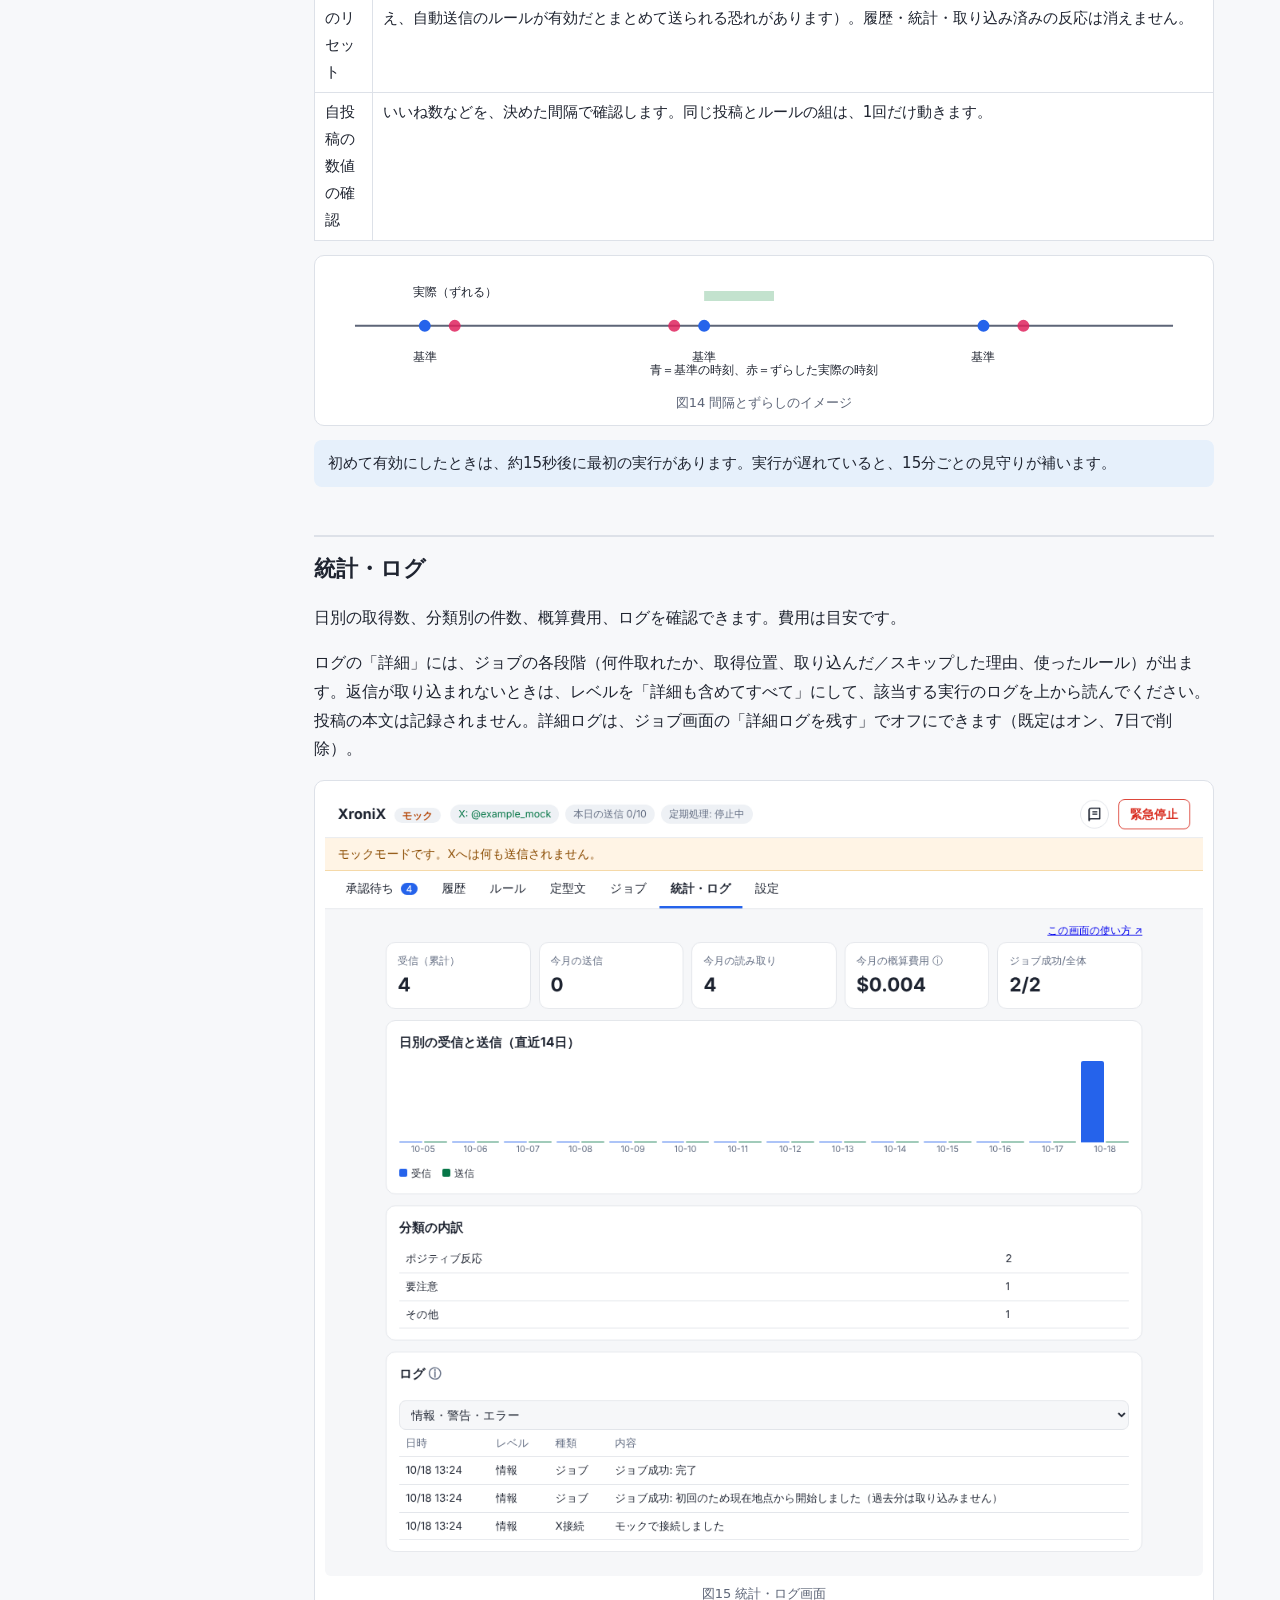
==== commit 5859d29c: "送信キューを追加（自動送信を、ランダムな秒の間隔で、1件ずつ送る） - 自動送信（と、設定すれば承認からの送信）は、キューに入れ、設定の間隔（秒）にランダムな幅（秒）を加えて、1件ずつ送る - 次の送" ====
--- a/web/manual.html
+++ b/web/manual.html
@@ -269,6 +269,7 @@
 <tr><td>初回の動作</td><td>既定は「現在地点から始める」。過去分は取り込みません。</td></tr>
 <tr><td>今すぐ実行</td><td>待たずに1回動かします。</td></tr>
 <tr><td>取得範囲を広げる</td><td>既定はオンです。メンション一覧に出ない返信（自分の@が無いもの）を検索で補い、引用が増えた投稿だけ引用を取りに行きます。ルールで「自分の投稿への返信」「自分の返信への返信」「自分の投稿の引用」を使うときに必要です。自分の投稿の返信数が増えたときは、その会話を検索して、自分宛ての返信を補います（自投稿の確認の間隔ごと。間隔を短くすると早く拾えますが、自分の投稿の読み取り費用が増えます）。他人の投稿の読み取りになり、約$0.005／件かかります。検索の対象は直近7日です。</td></tr>
+<tr><td>送信キュー</td><td>自動送信（と、設定すれば承認からの送信）は、すぐには送らず、キューに入れて、間隔をあけて1件ずつ送ります。短時間に続けて送ると、スパムとみなされたり、表示が制限されたりする恐れがあるためです。「送信の間隔（秒）」に、「ランダムな幅（秒）」を前後に加えた間隔で送ります（既定は120秒 ± 60秒）。待っている返信は、「外す」で、承認待ちに戻せます。送る時に、上限（1日の送信、会話）に当たると、送らずに承認待ちへ戻します。緊急停止中は、キューも止まります。</td></tr>
 <tr><td>取得の診断</td><td>取りこぼしの調査用です。投稿のURL（またはID）を入れて「診断する」を押すと、その投稿をXから読み、種類・返信先・本文の自分の@・取り込み状況・取得位置との関係から、「なぜ取り込まれないか」を表示します（約$0.005〜0.01）。取り込まれていない投稿は、Xの検索に出るかも調べます（「検索の確認」の表。数セント）。検索にも出ない場合は、Xが一覧と検索から外している可能性があります。「この投稿を取り込む」で、手動で取り込めます（ルールも動きます）。「自投稿の返信数を確認」は、自分の投稿ごとに、Xが数える返信数・引用数と、取り込み済みの件数を並べます（約$0.001／投稿）。</td></tr>
 <tr><td>取得位置のリセット</td><td>通常は不要です。「どこまで読んだか」を消し、次の実行を初回として扱います。「現在地点からやり直す」は過去分を取り込みません。「過去分も取り込むようにやり直す」は、過去のメンションも取り込みます（件数に応じて費用が増え、自動送信のルールが有効だとまとめて送られる恐れがあります）。履歴・統計・取り込み済みの反応は消えません。</td></tr>
 <tr><td>自投稿の数値の確認</td><td>いいね数などを、決めた間隔で確認します。同じ投稿とルールの組は、1回だけ動きます。</td></tr>
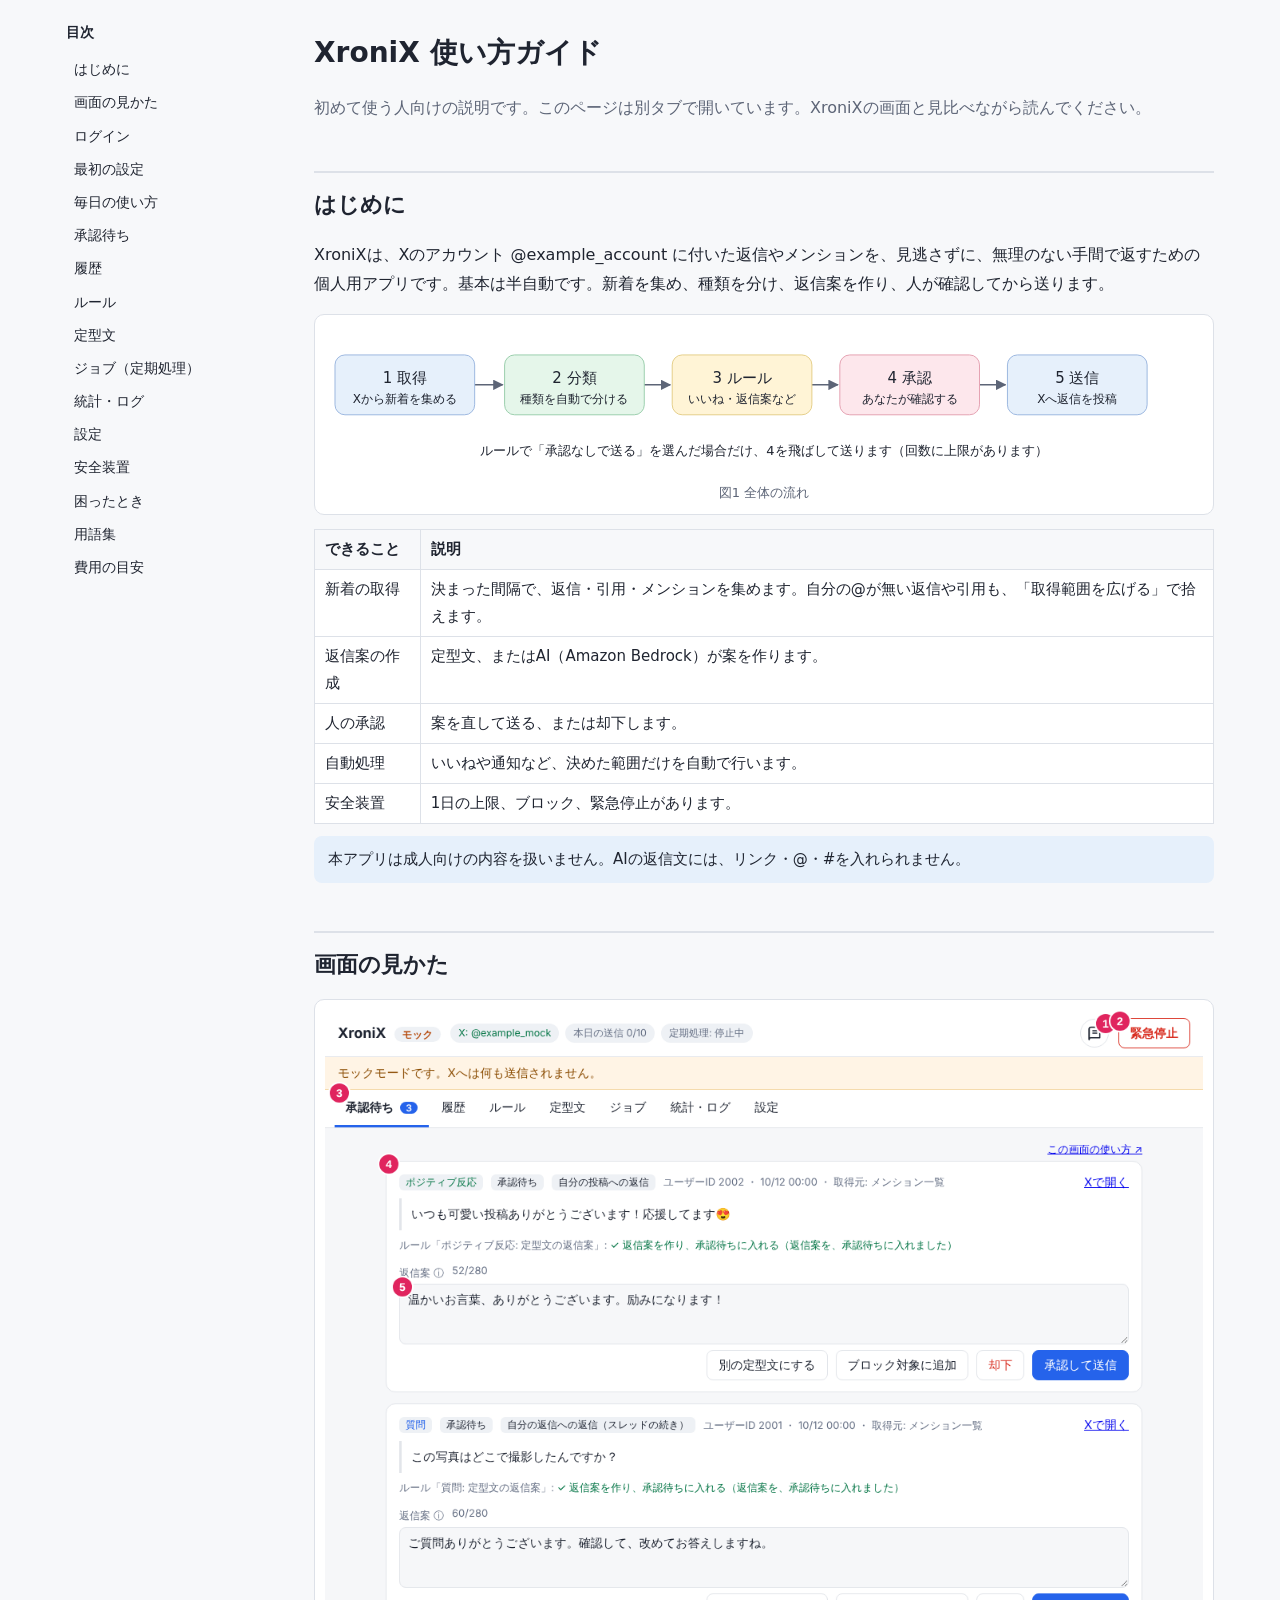
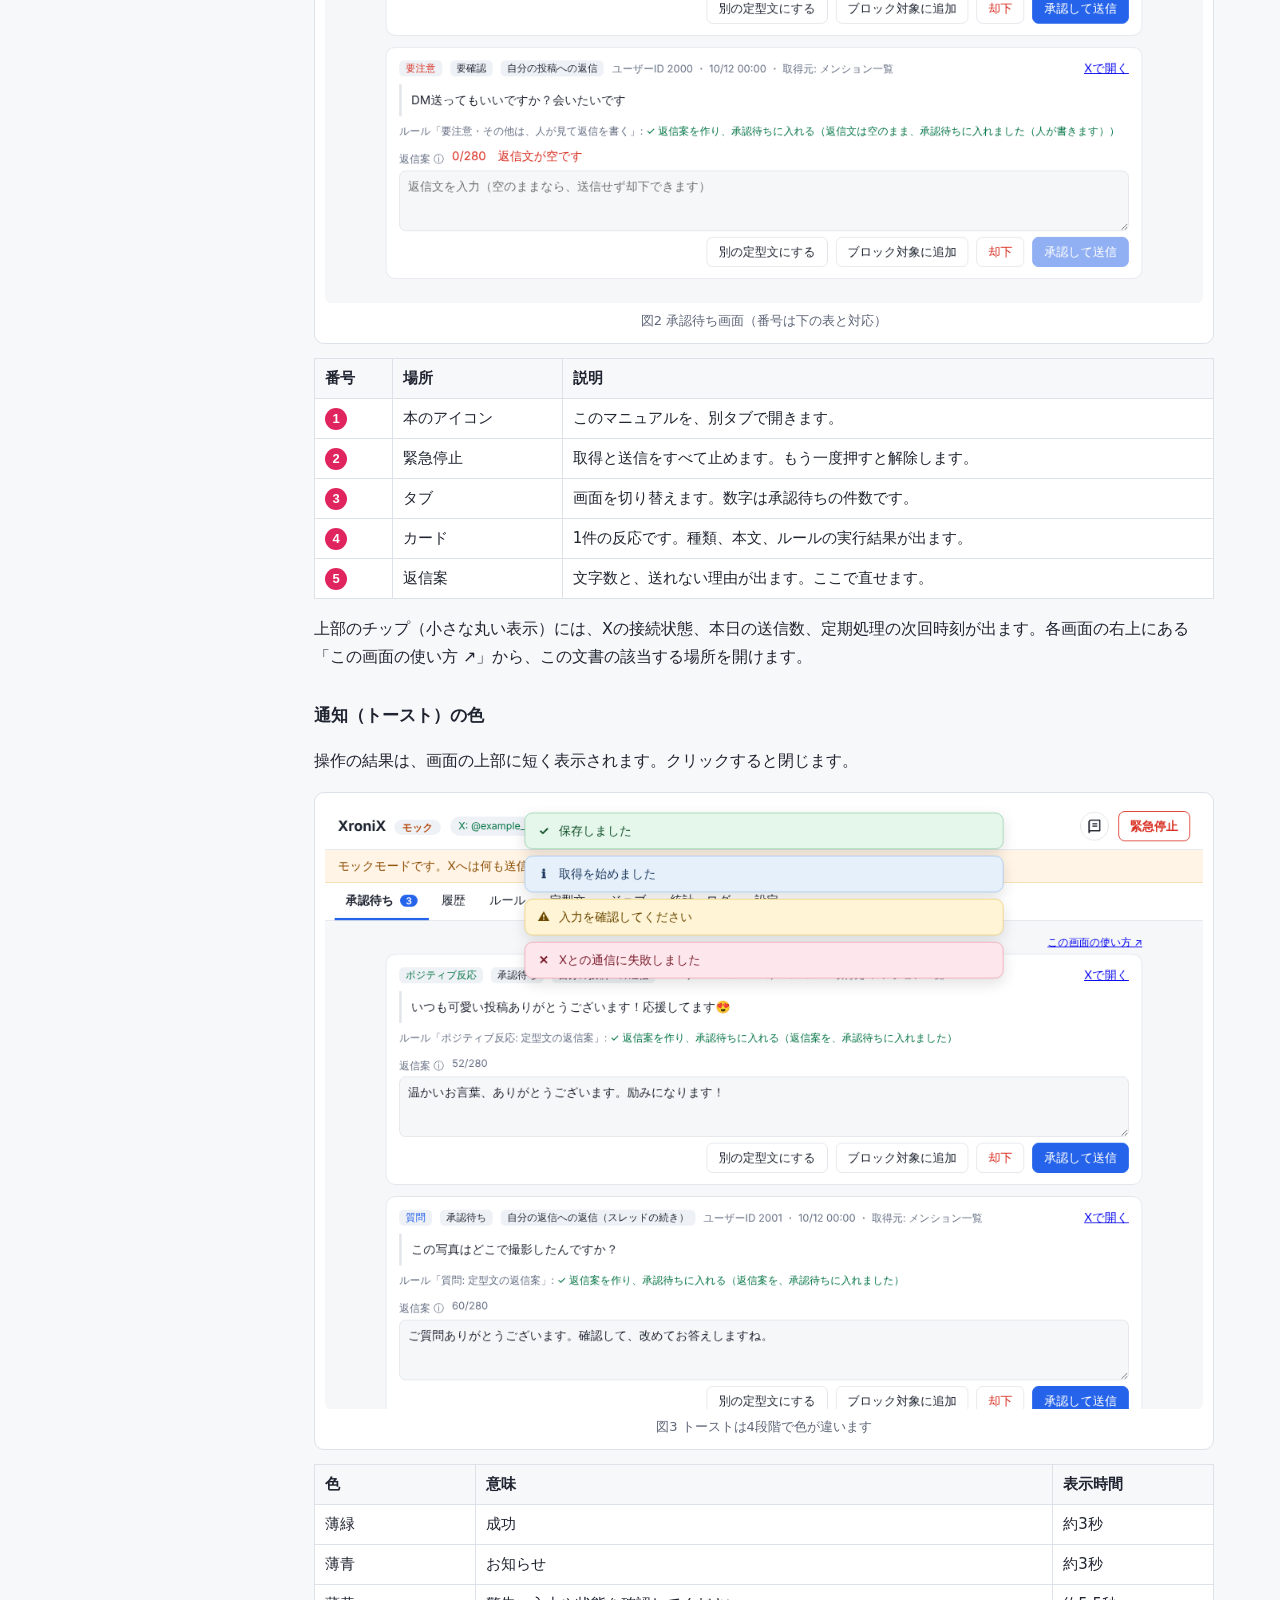
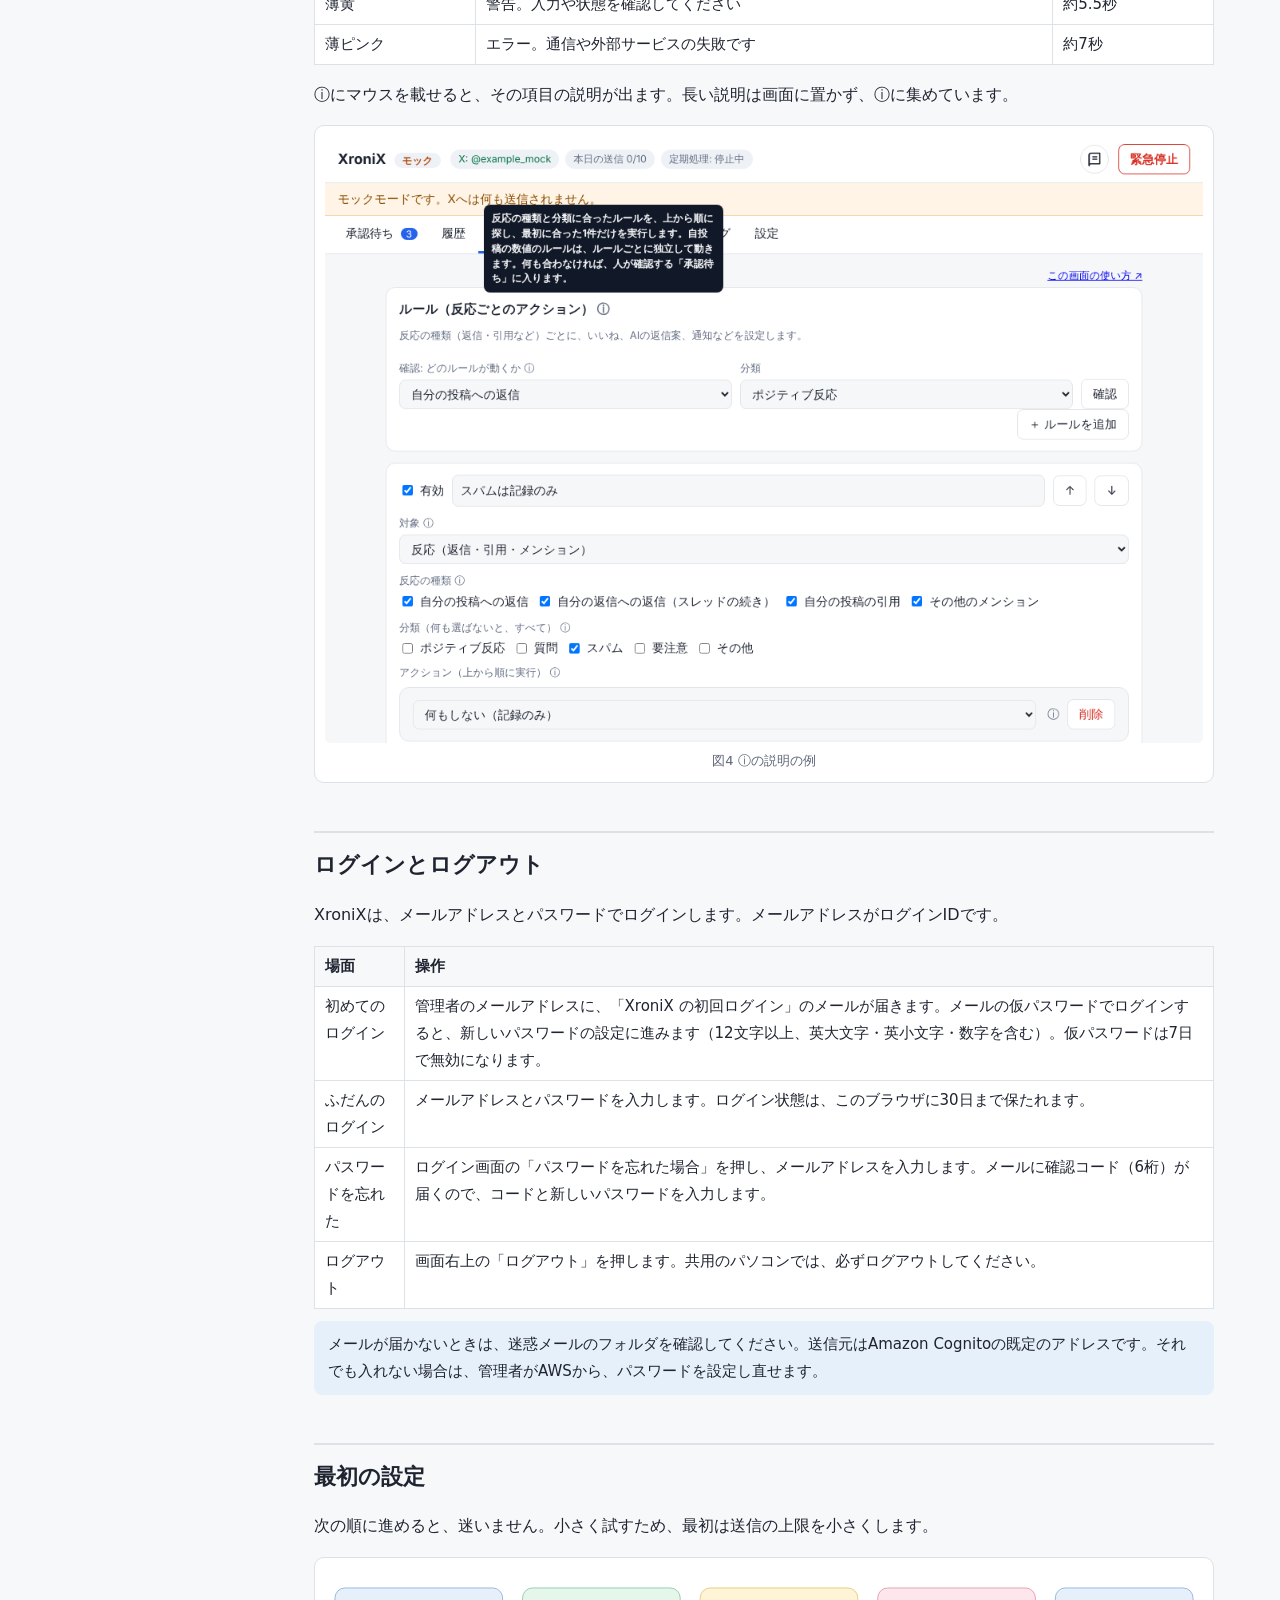
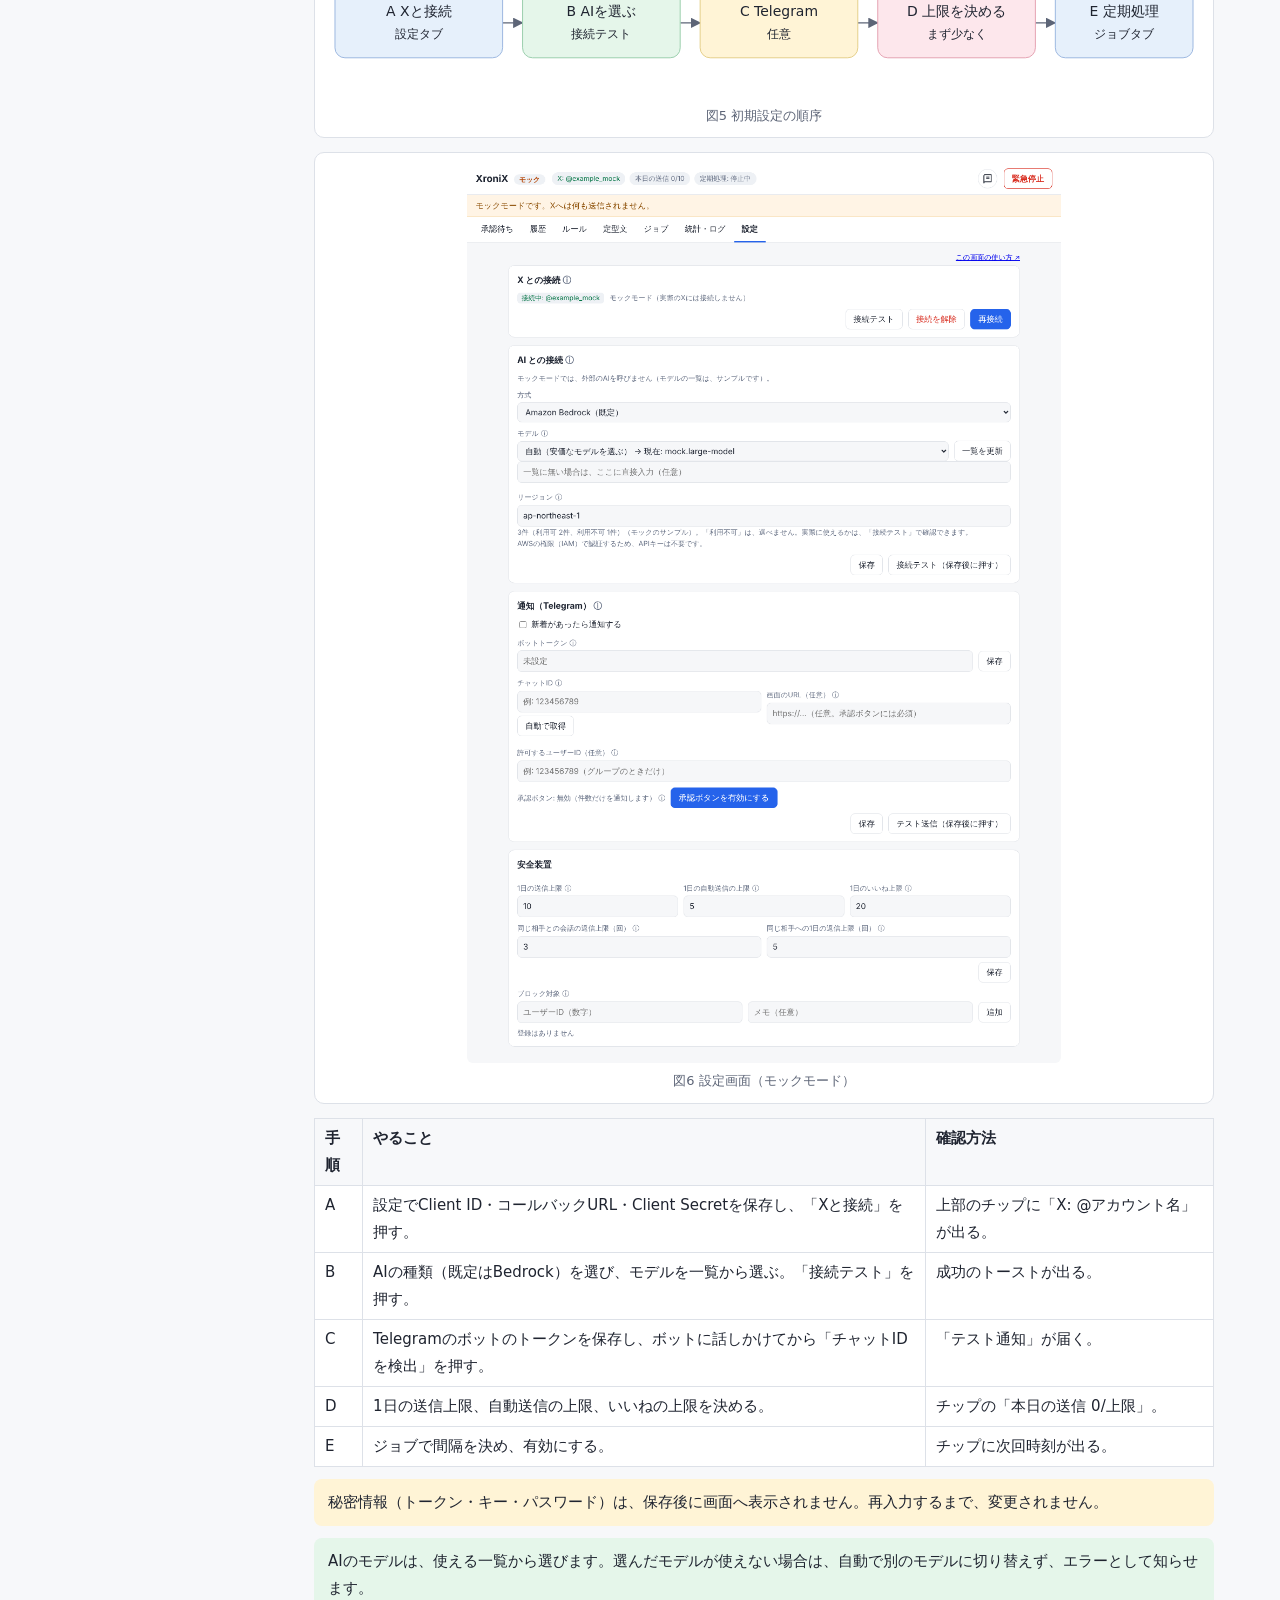
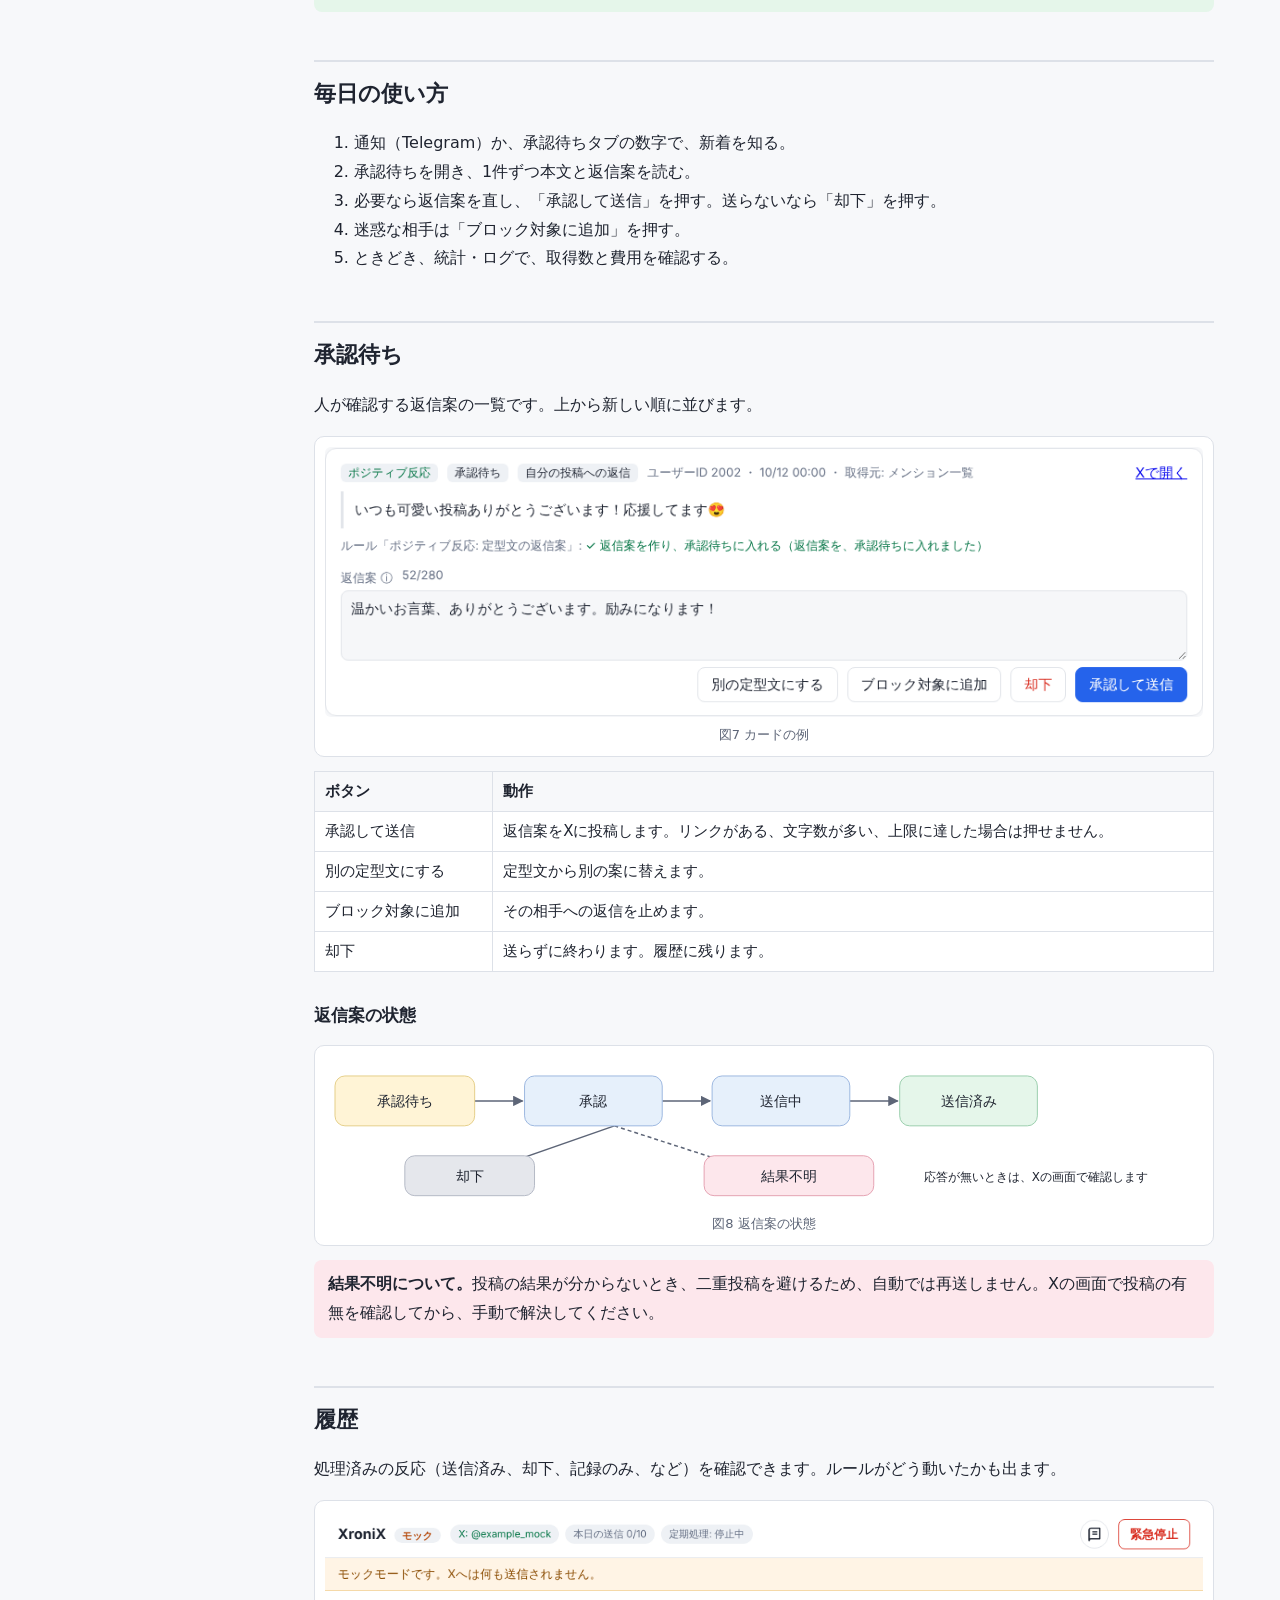
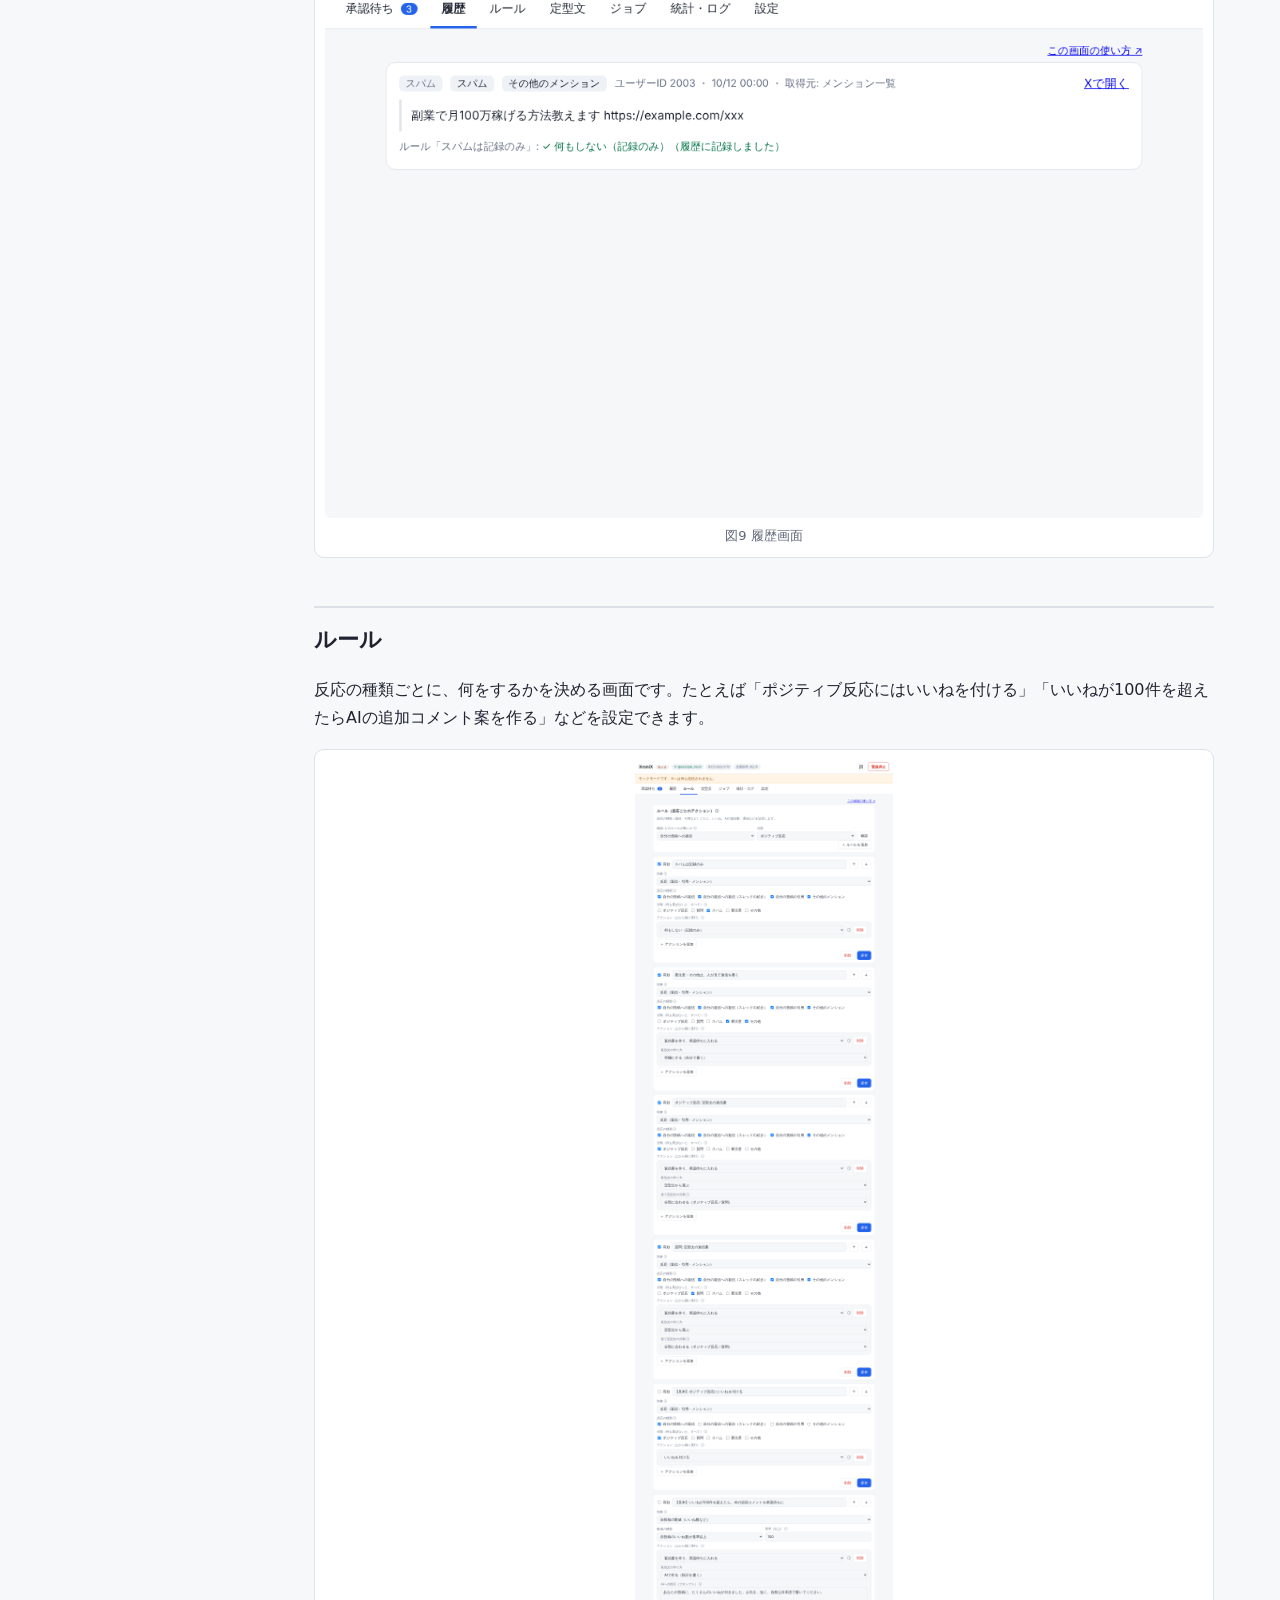
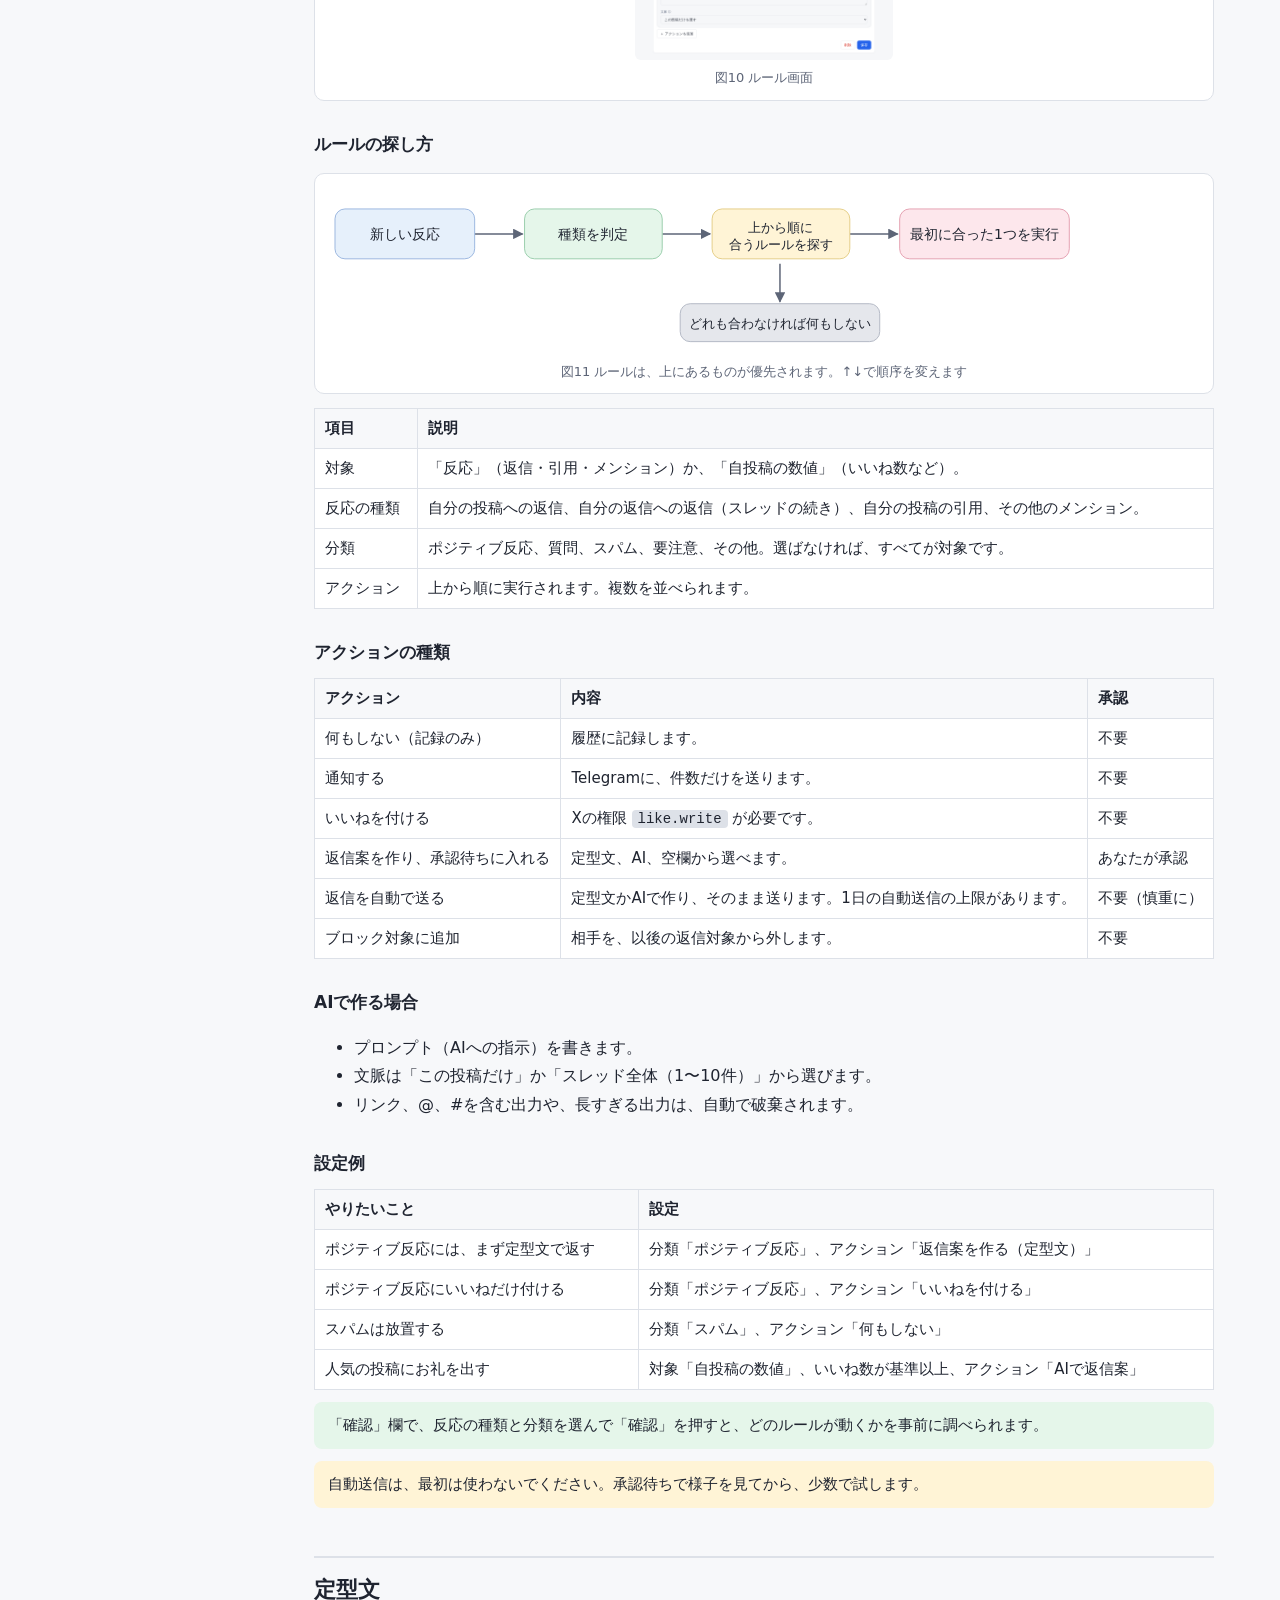
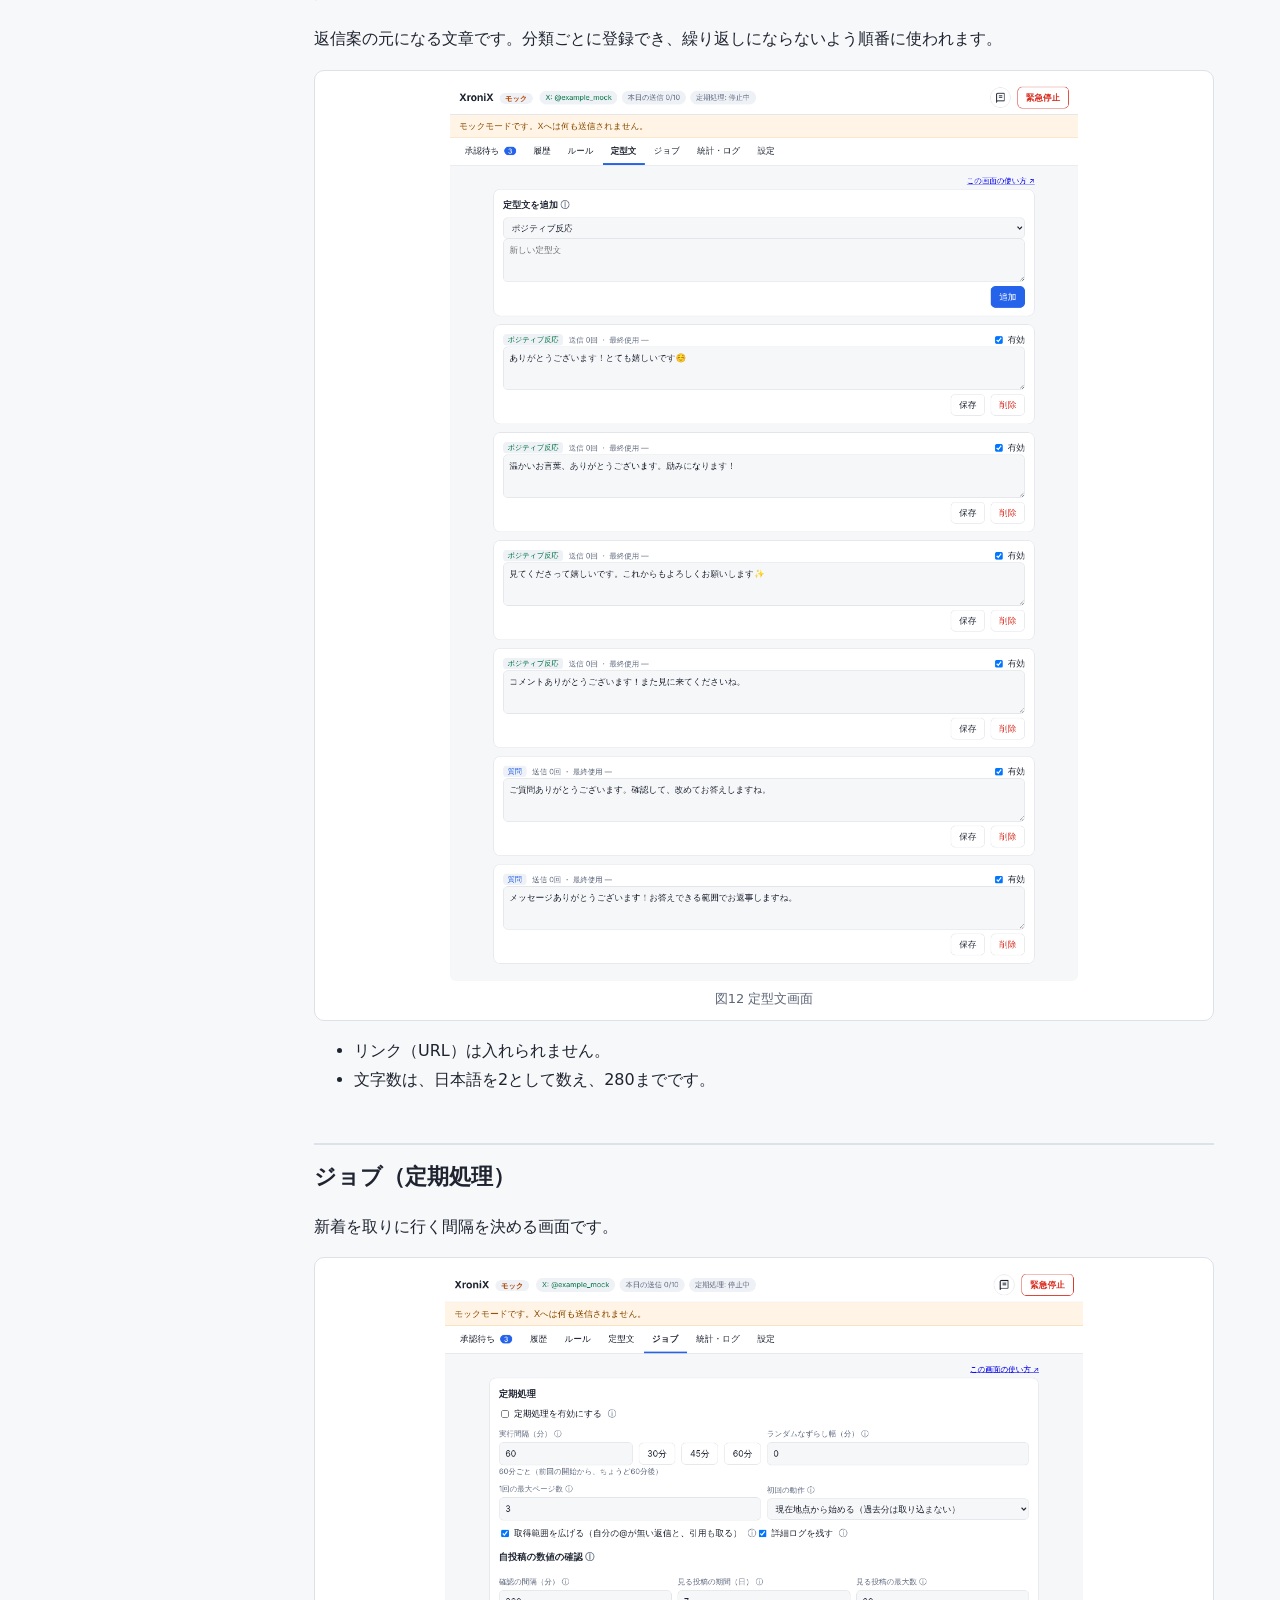
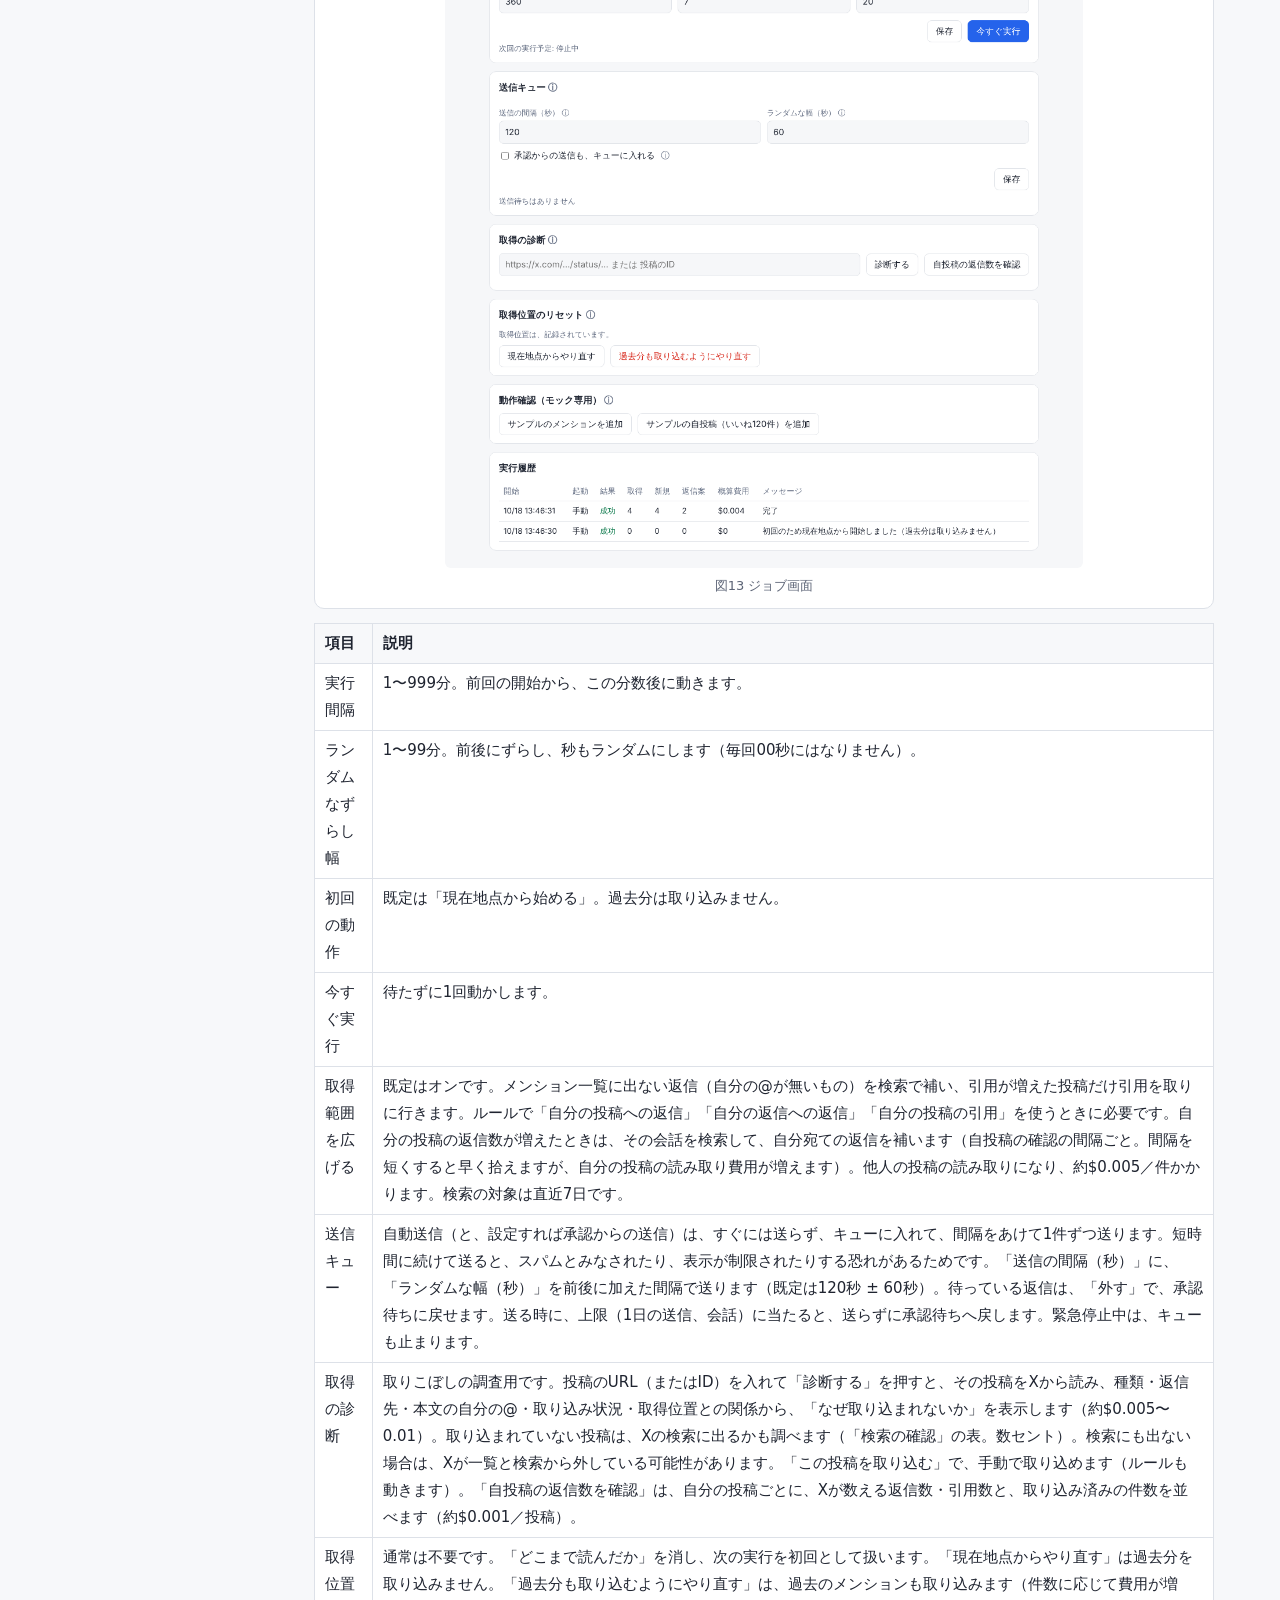
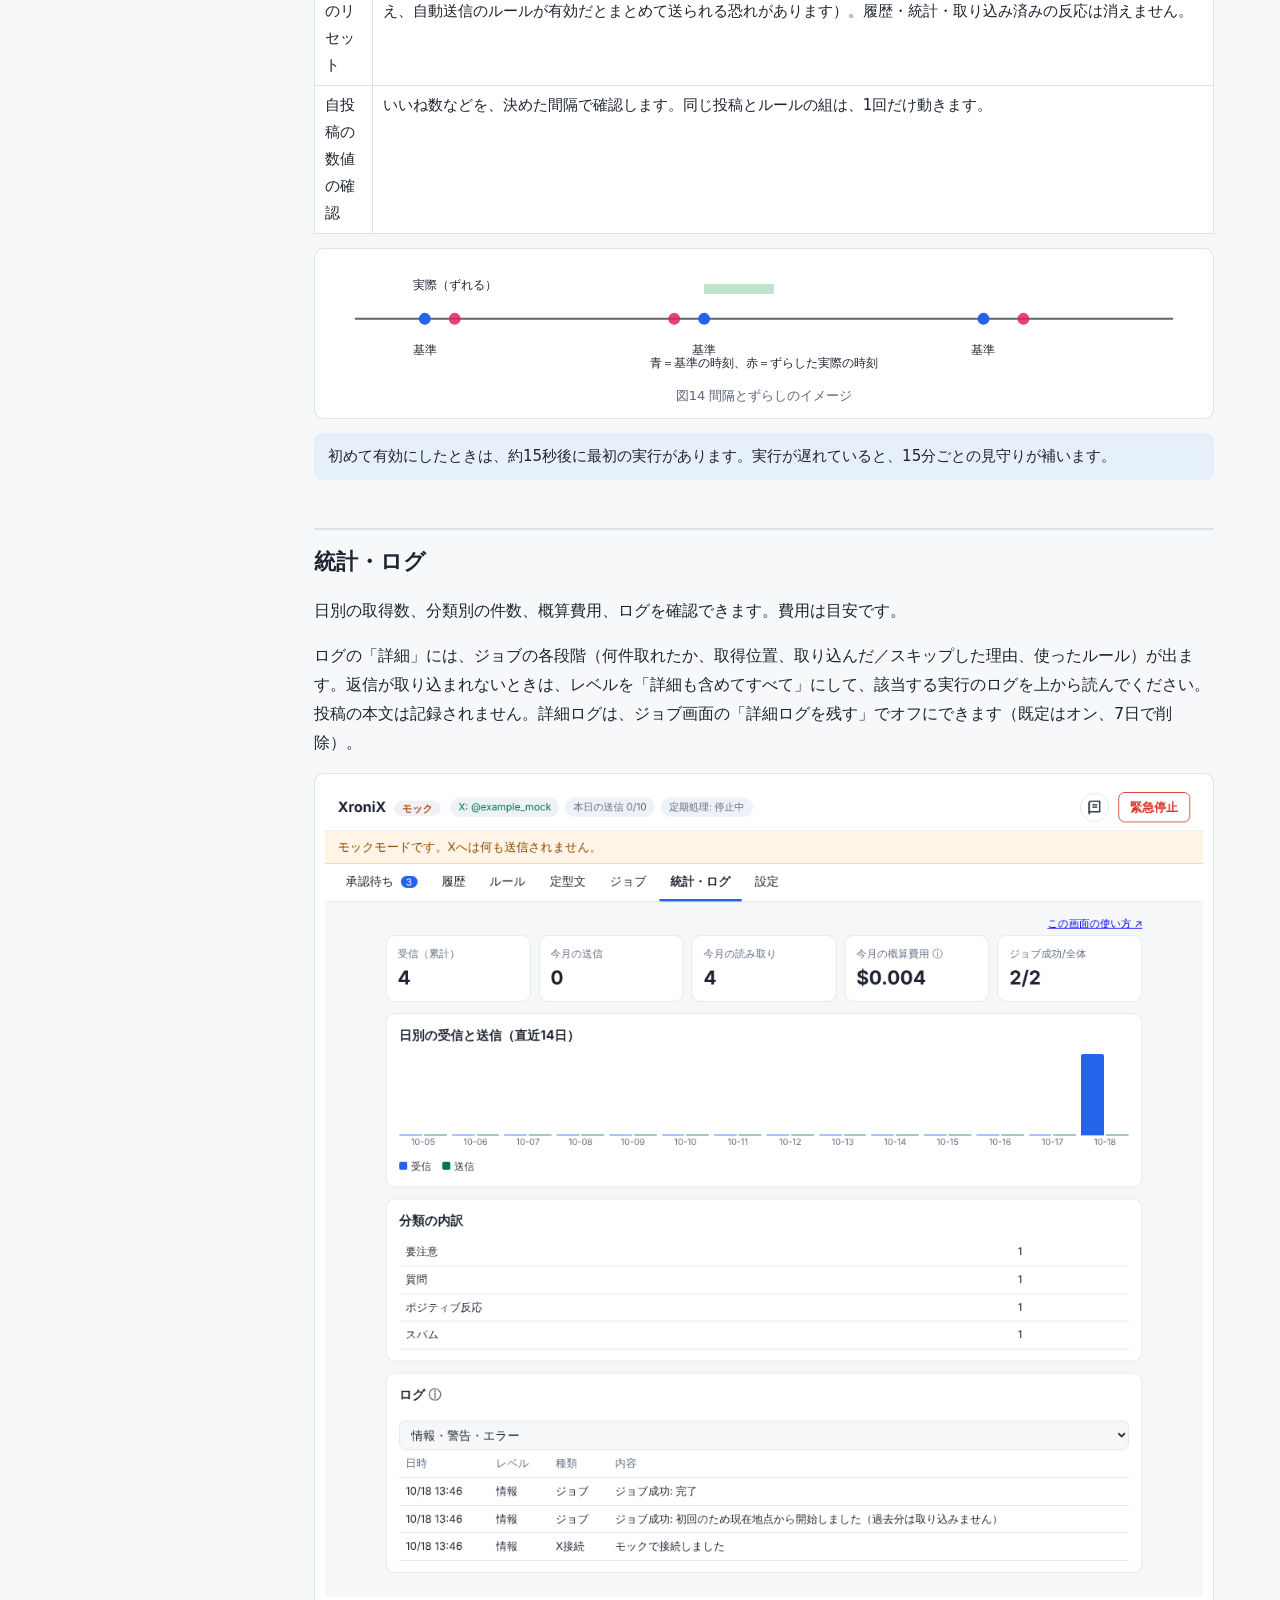
==== commit c0b542ea: "Telegramで、承認待ちを全文で受け取り、承認・却下できるようにする - 承認待ちを、相手の投稿と返信案の全文つきで、「承認して送信」「却下」のボタンと一緒に、Telegramへ送る（設定で有効に" ====
--- a/web/manual.html
+++ b/web/manual.html
@@ -300,6 +300,7 @@
 <tr><td>X</td><td>Client ID、コールバックURL、Client Secret。保存後に「Xと接続」を押します。いいねの権限が必要なときは、接続し直します。</td></tr>
 <tr><td>AI</td><td>Bedrock（既定）、OpenAI互換、または使わない。使えるモデルの一覧から選び、接続テストで確認します。</td></tr>
 <tr><td>Telegram</td><td>ボットのトークンと、チャットID。通知には件数だけが入ります。</td></tr>
+<tr><td>承認ボタン</td><td>Telegramの設定の「承認ボタンを有効にする」を押すと、承認待ちが、相手の投稿と返信案の全文つきで、「承認して送信」「却下」のボタンと一緒に、Telegramに届きます。押した結果は、そのメッセージに表示されます。ボタンを押せるのは、許可したユーザーIDだけです（個人のチャットなら、チャットIDと同じ）。承認は、画面の承認と同じ検査を通ります。返信案の書き換えは、画面で行います。本文がTelegramのサーバーを通ります。必要なもの: ボットトークン、チャットID、画面のURL（https://…）。有効にすると、チャットの自動検出は使えなくなります。</td></tr>
 <tr><td>安全</td><td>1日の送信上限（既定10）、自動送信の上限（既定5）、いいねの上限（既定20）。</td></tr>
 </table>
 
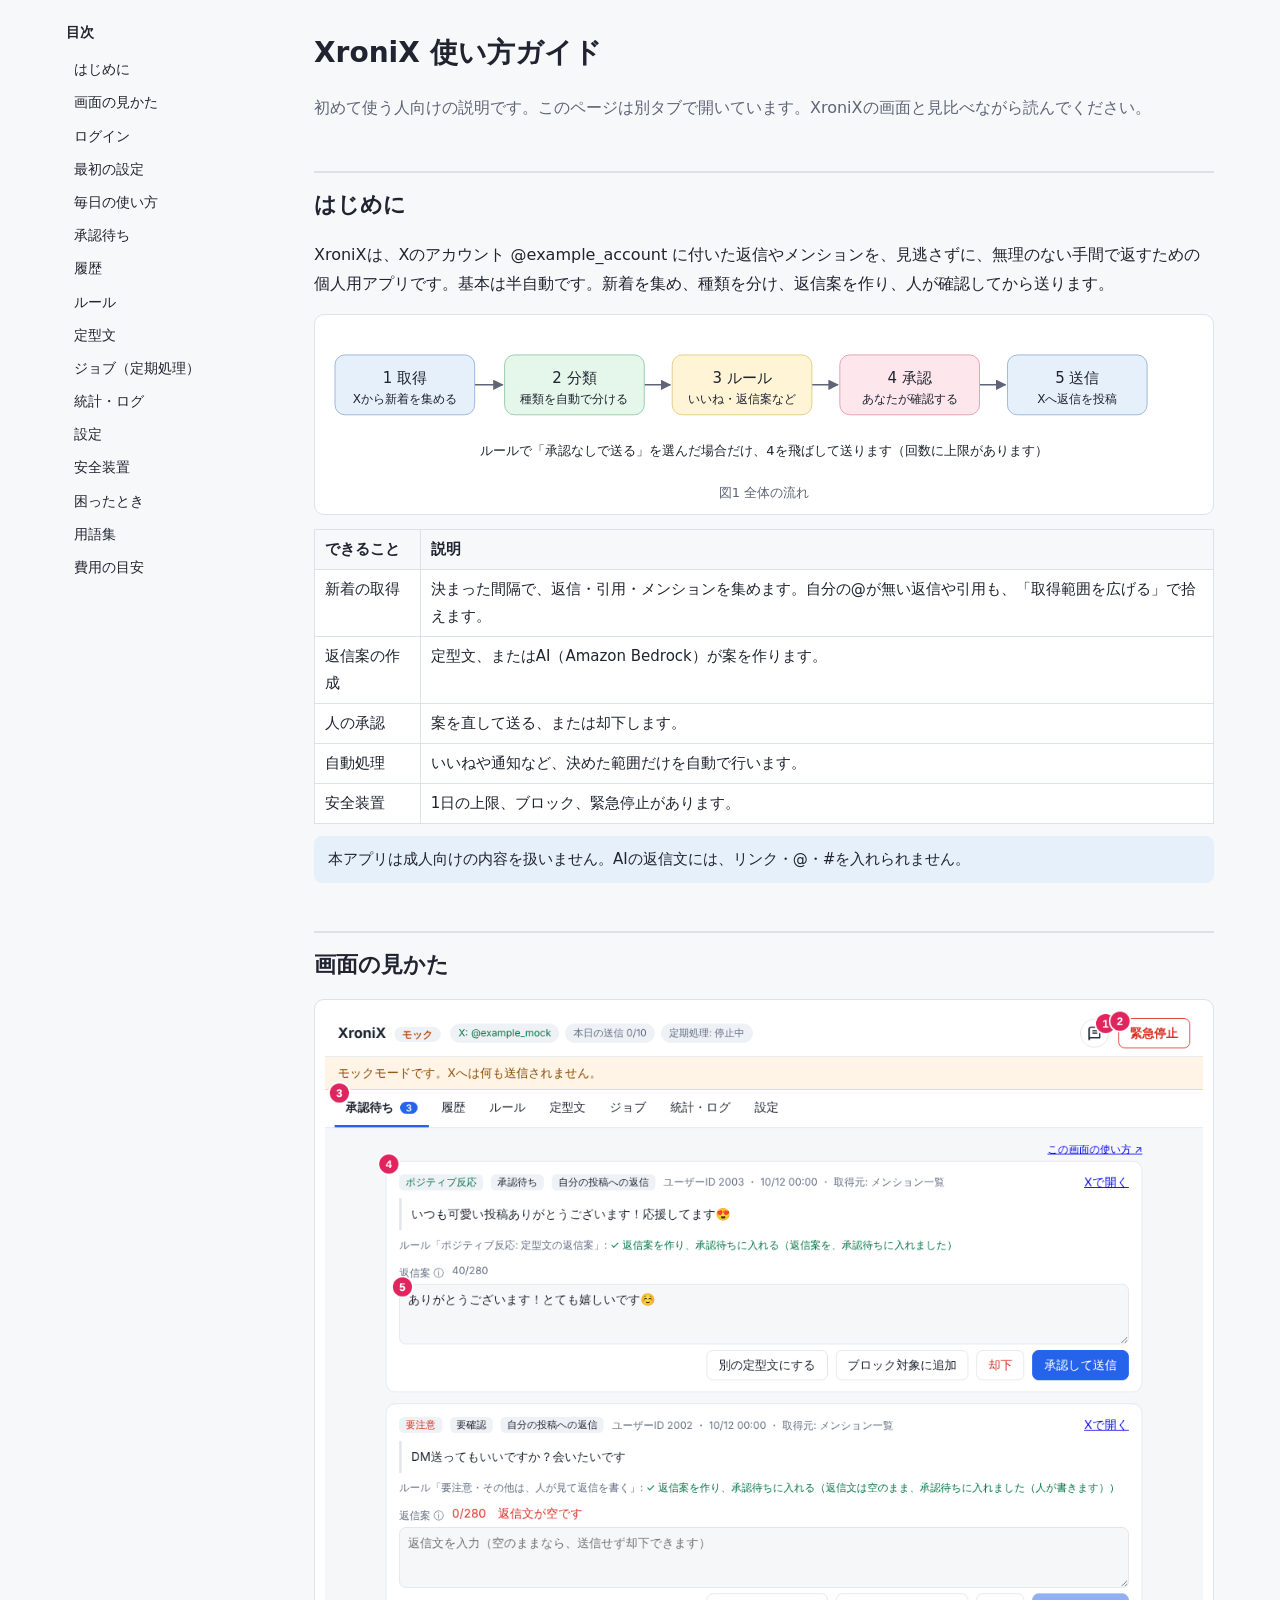
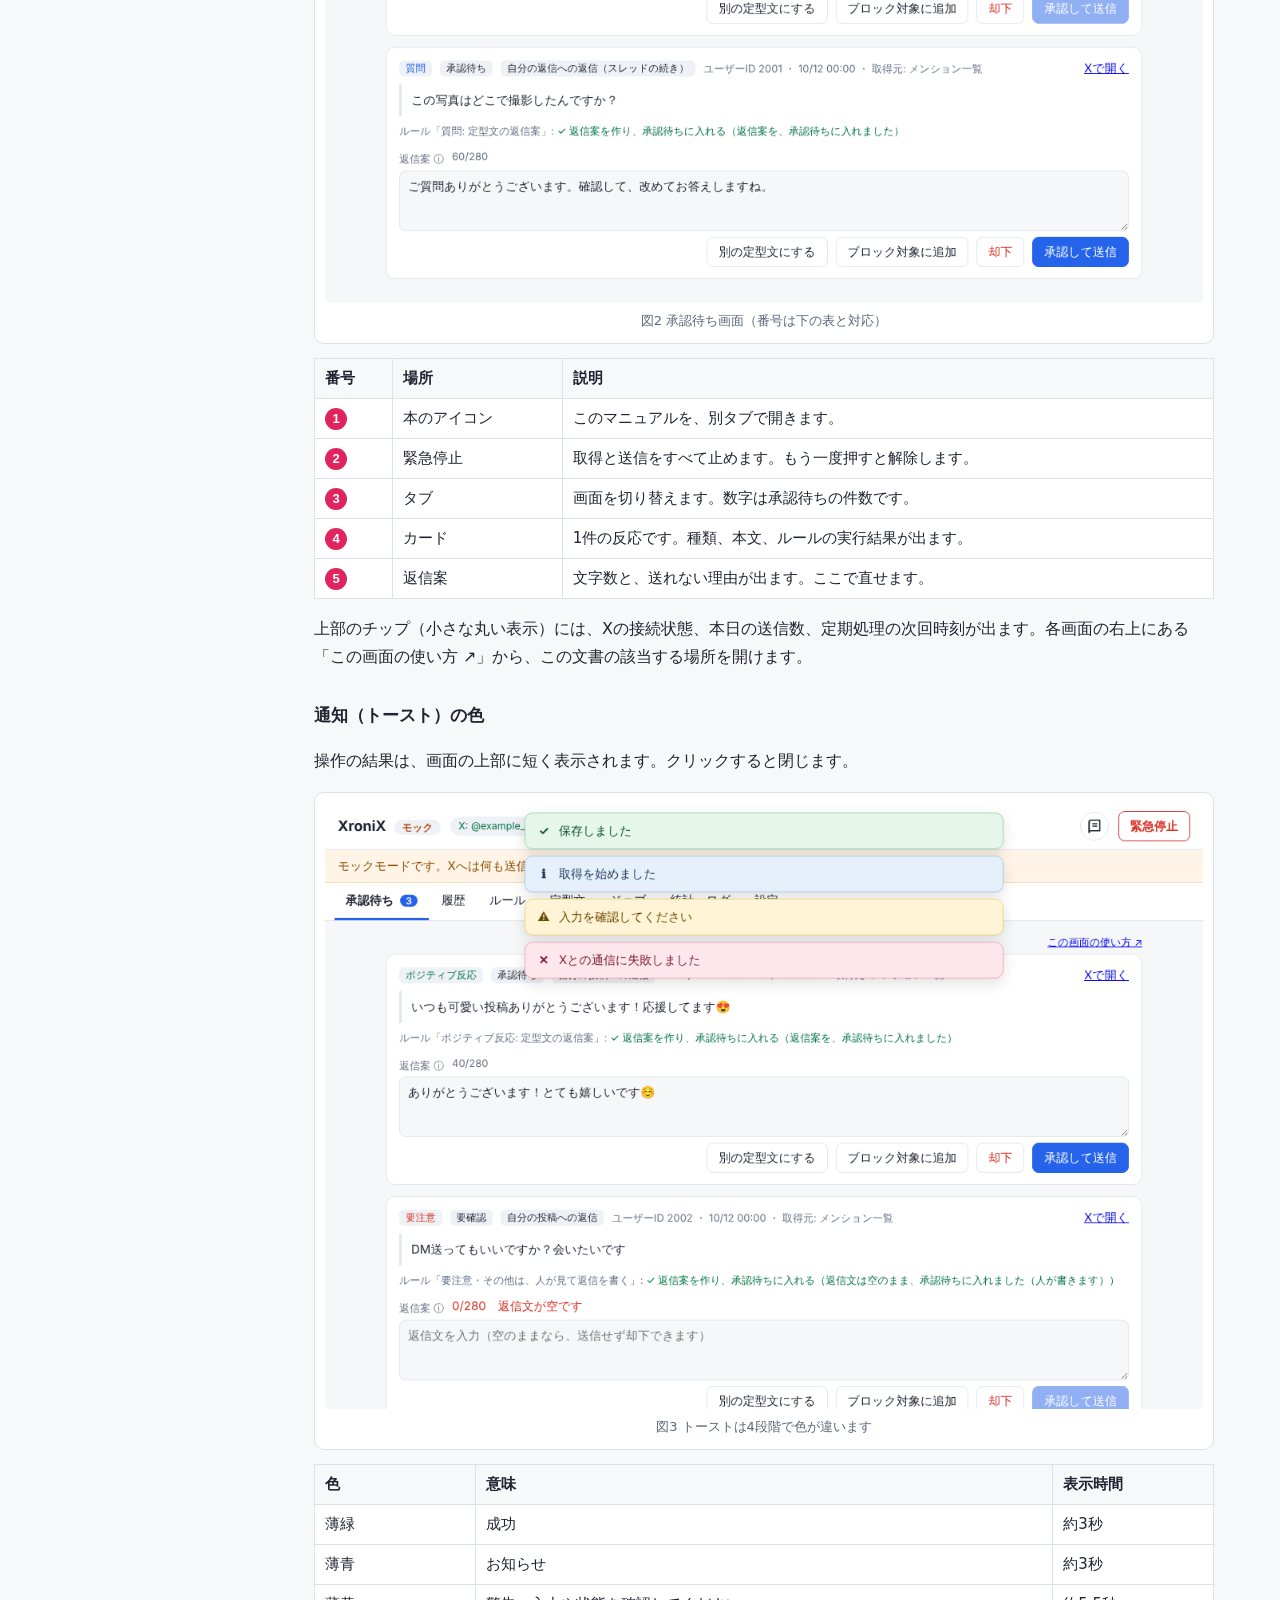
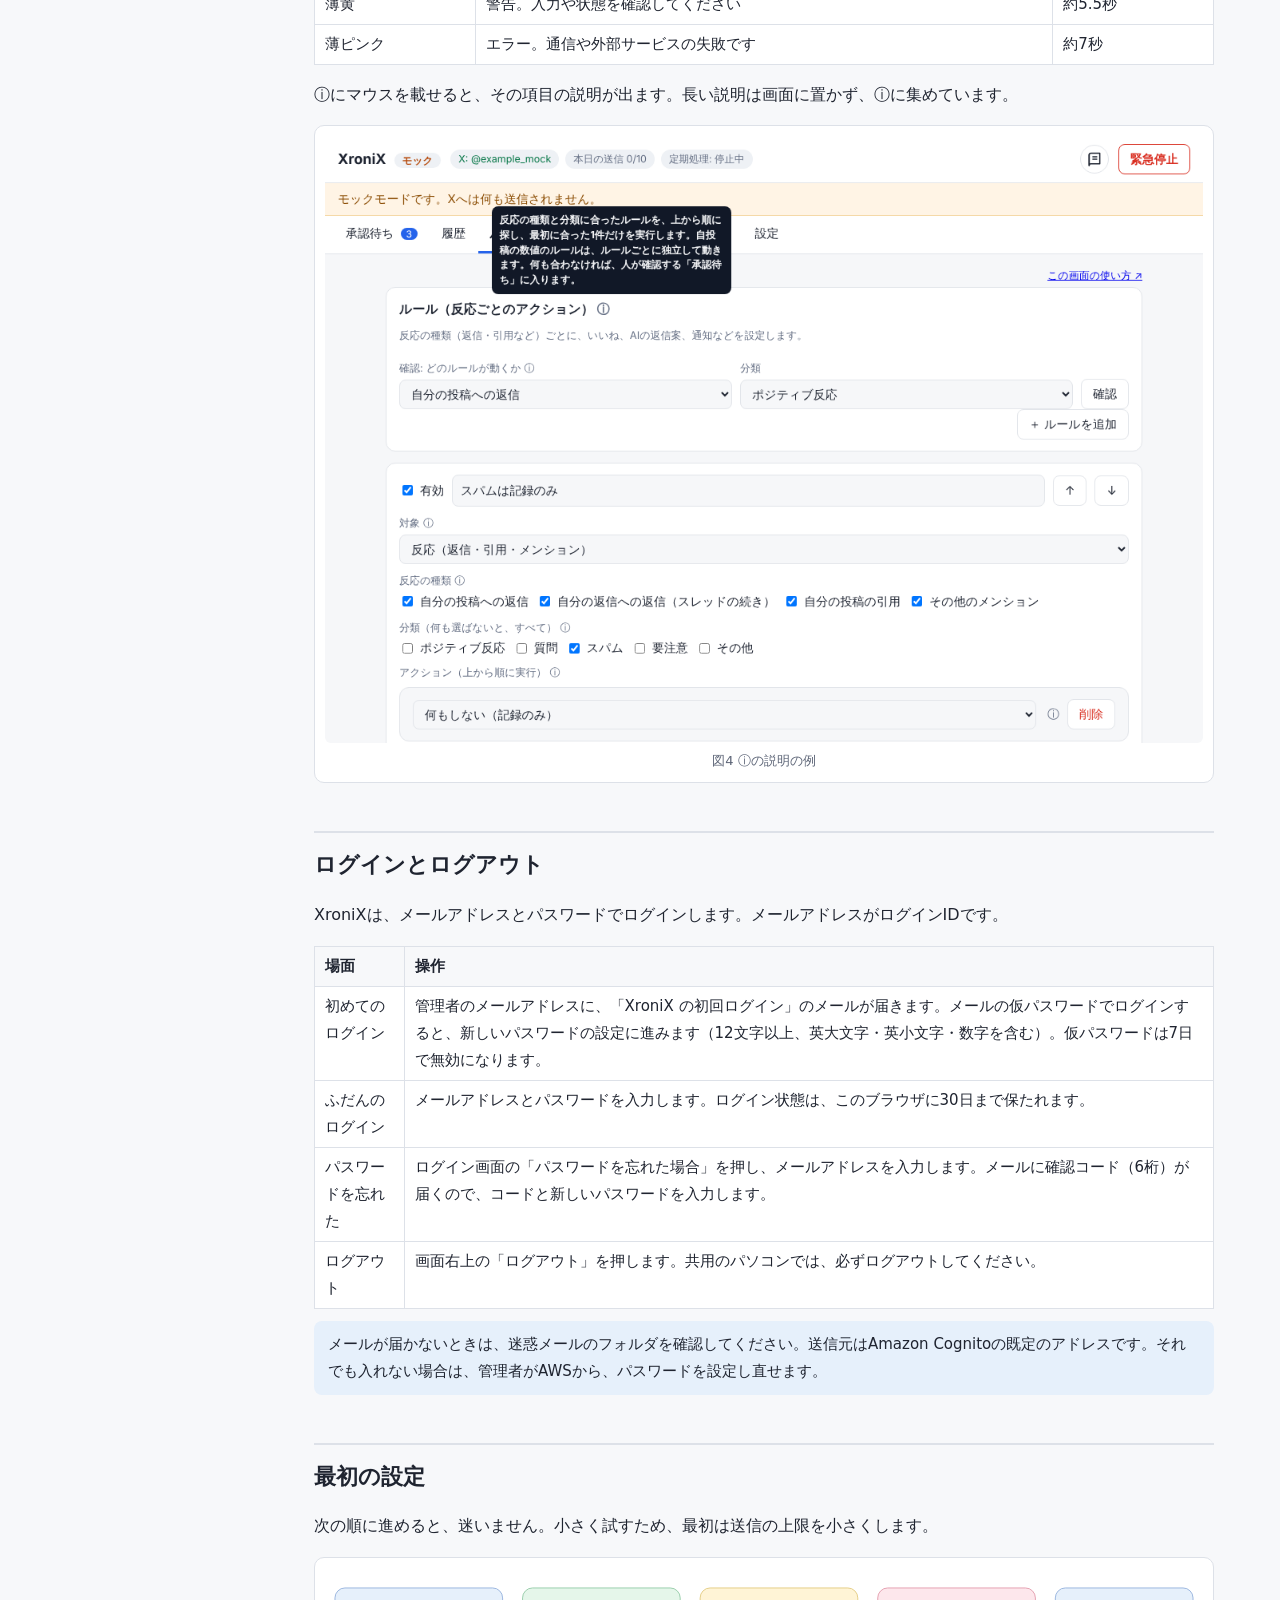
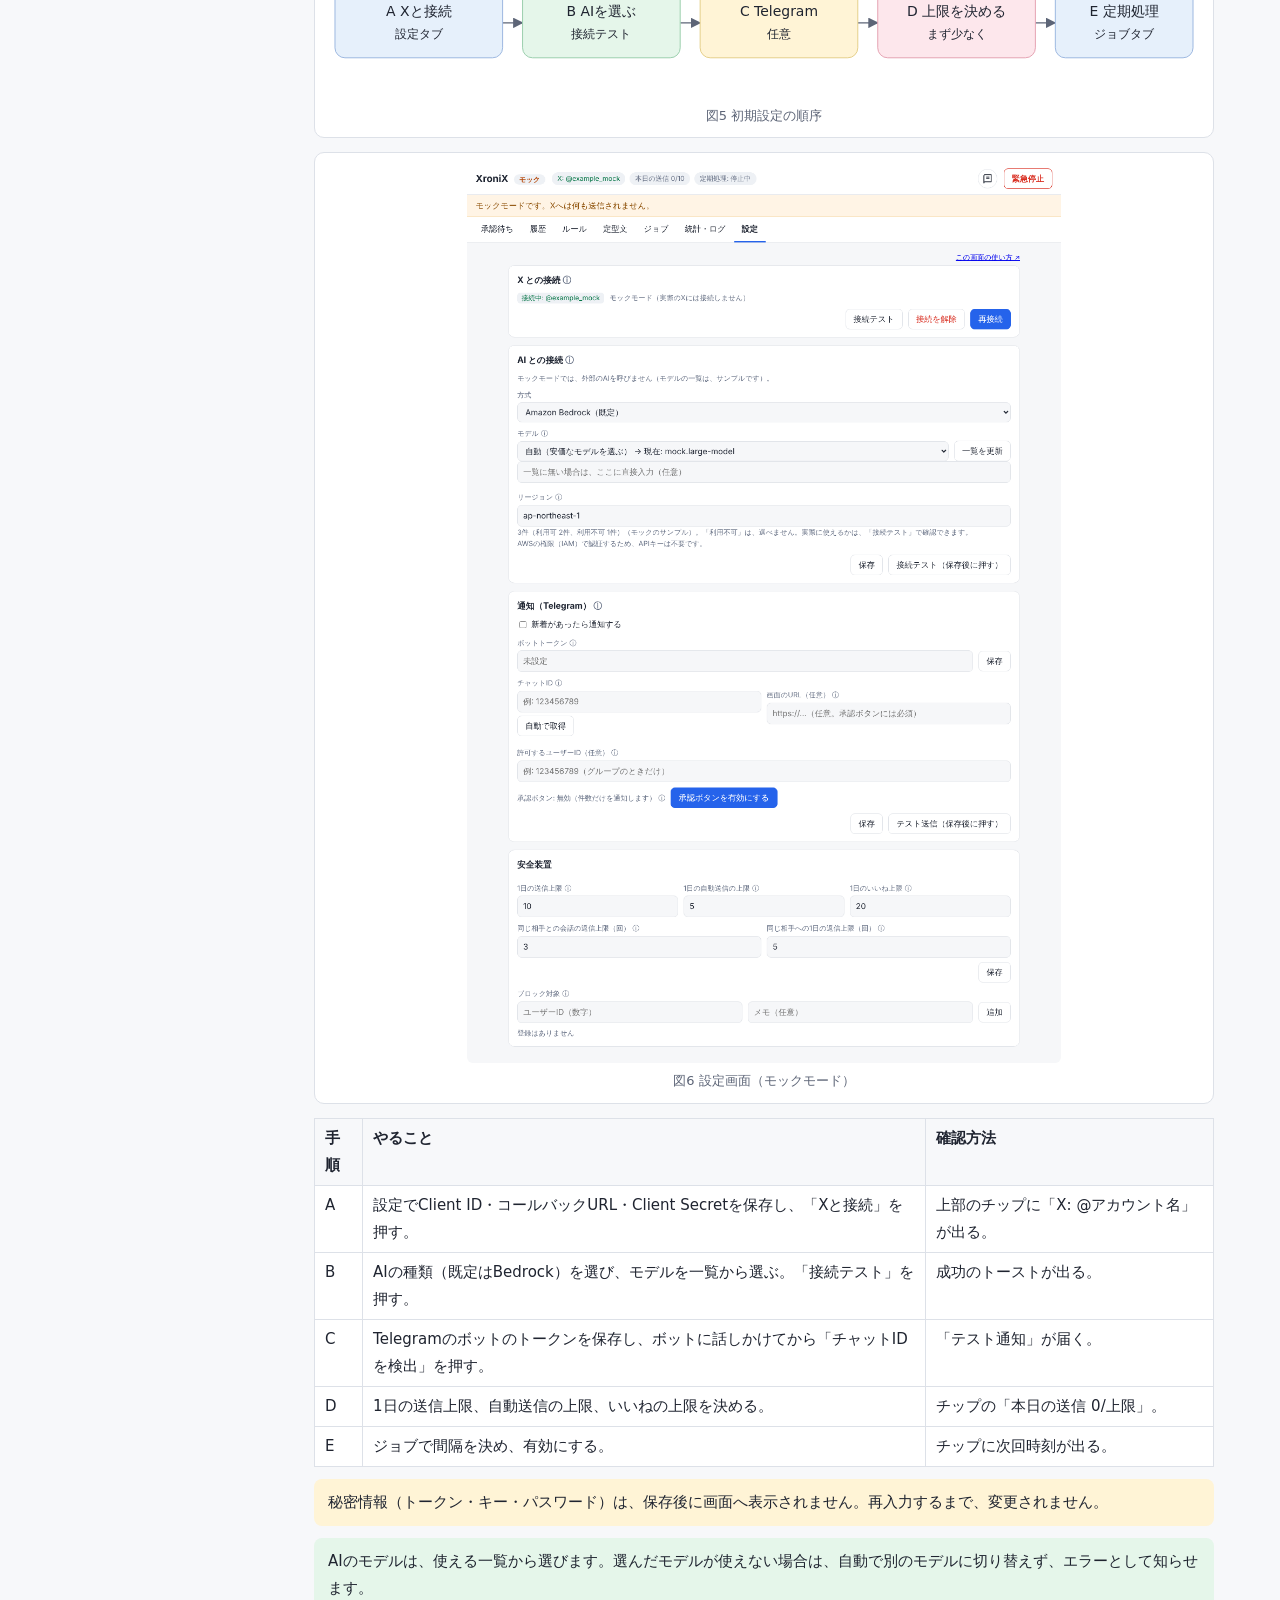
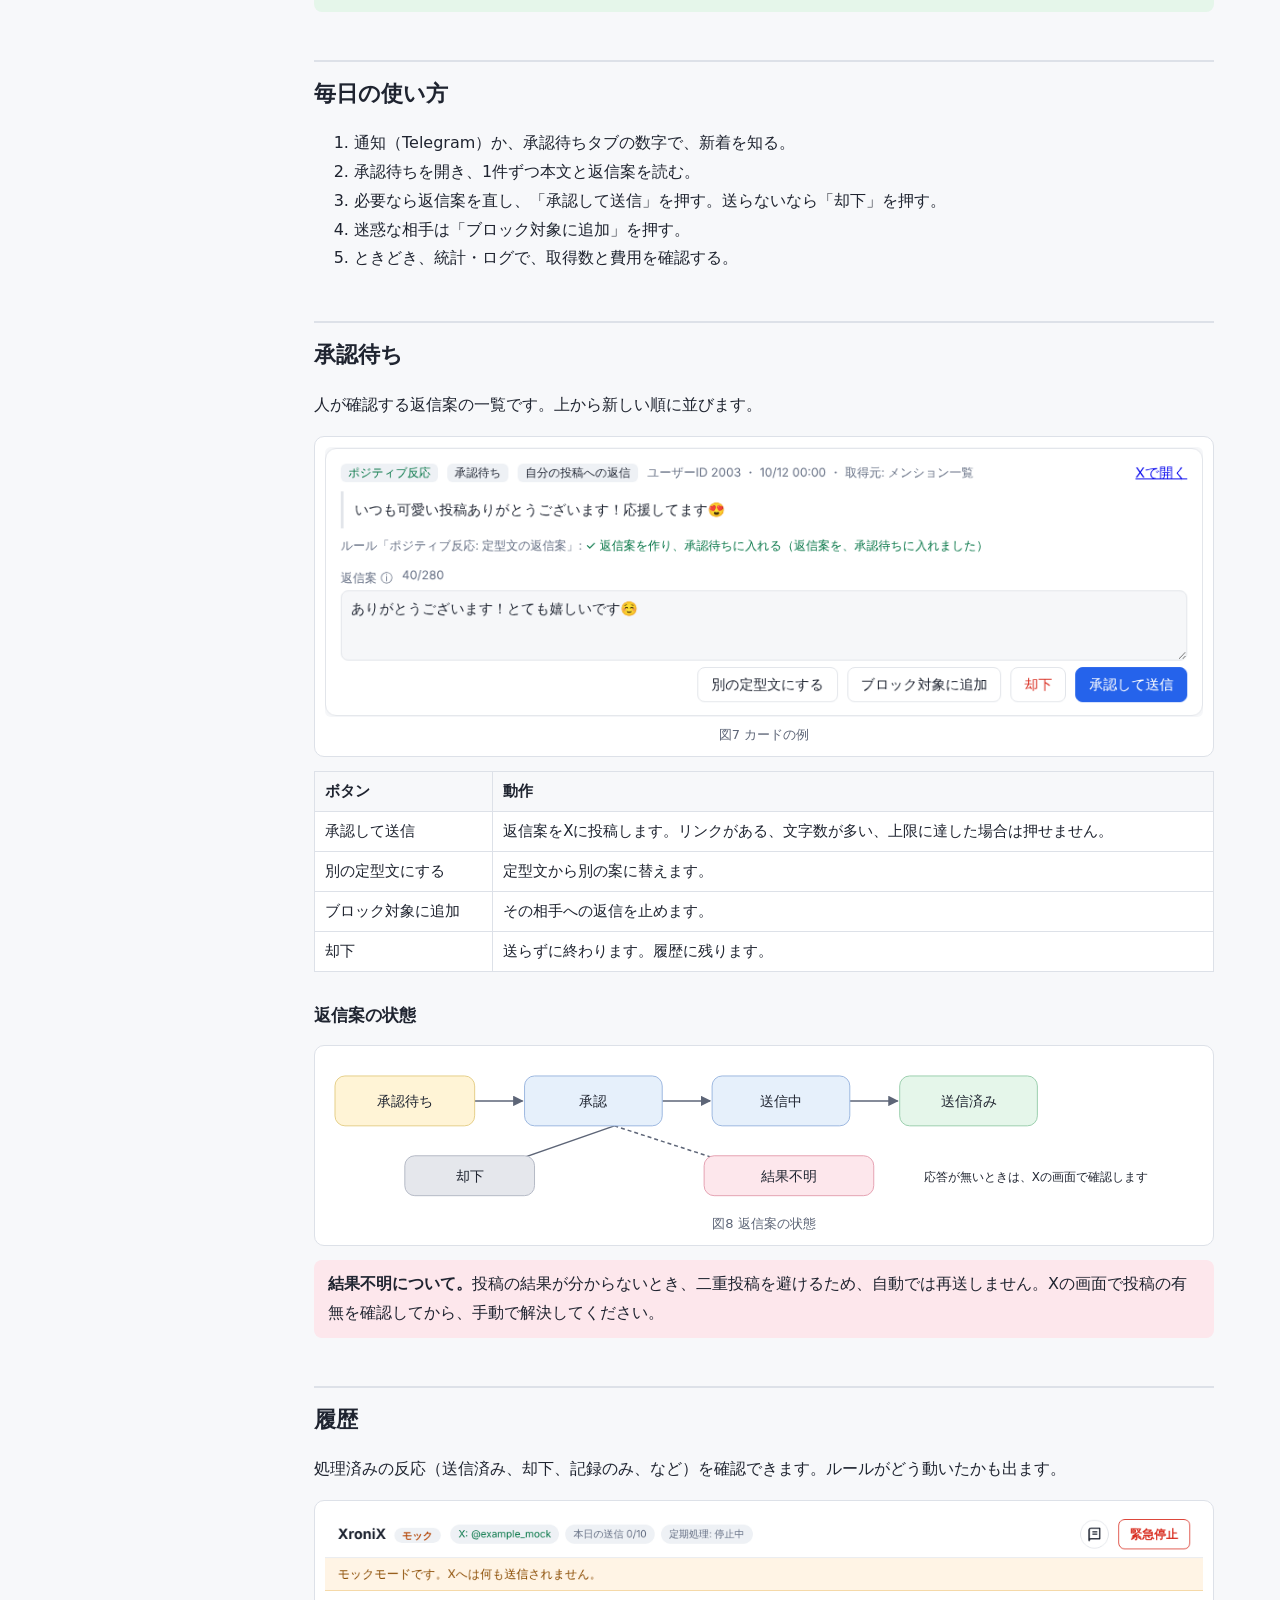
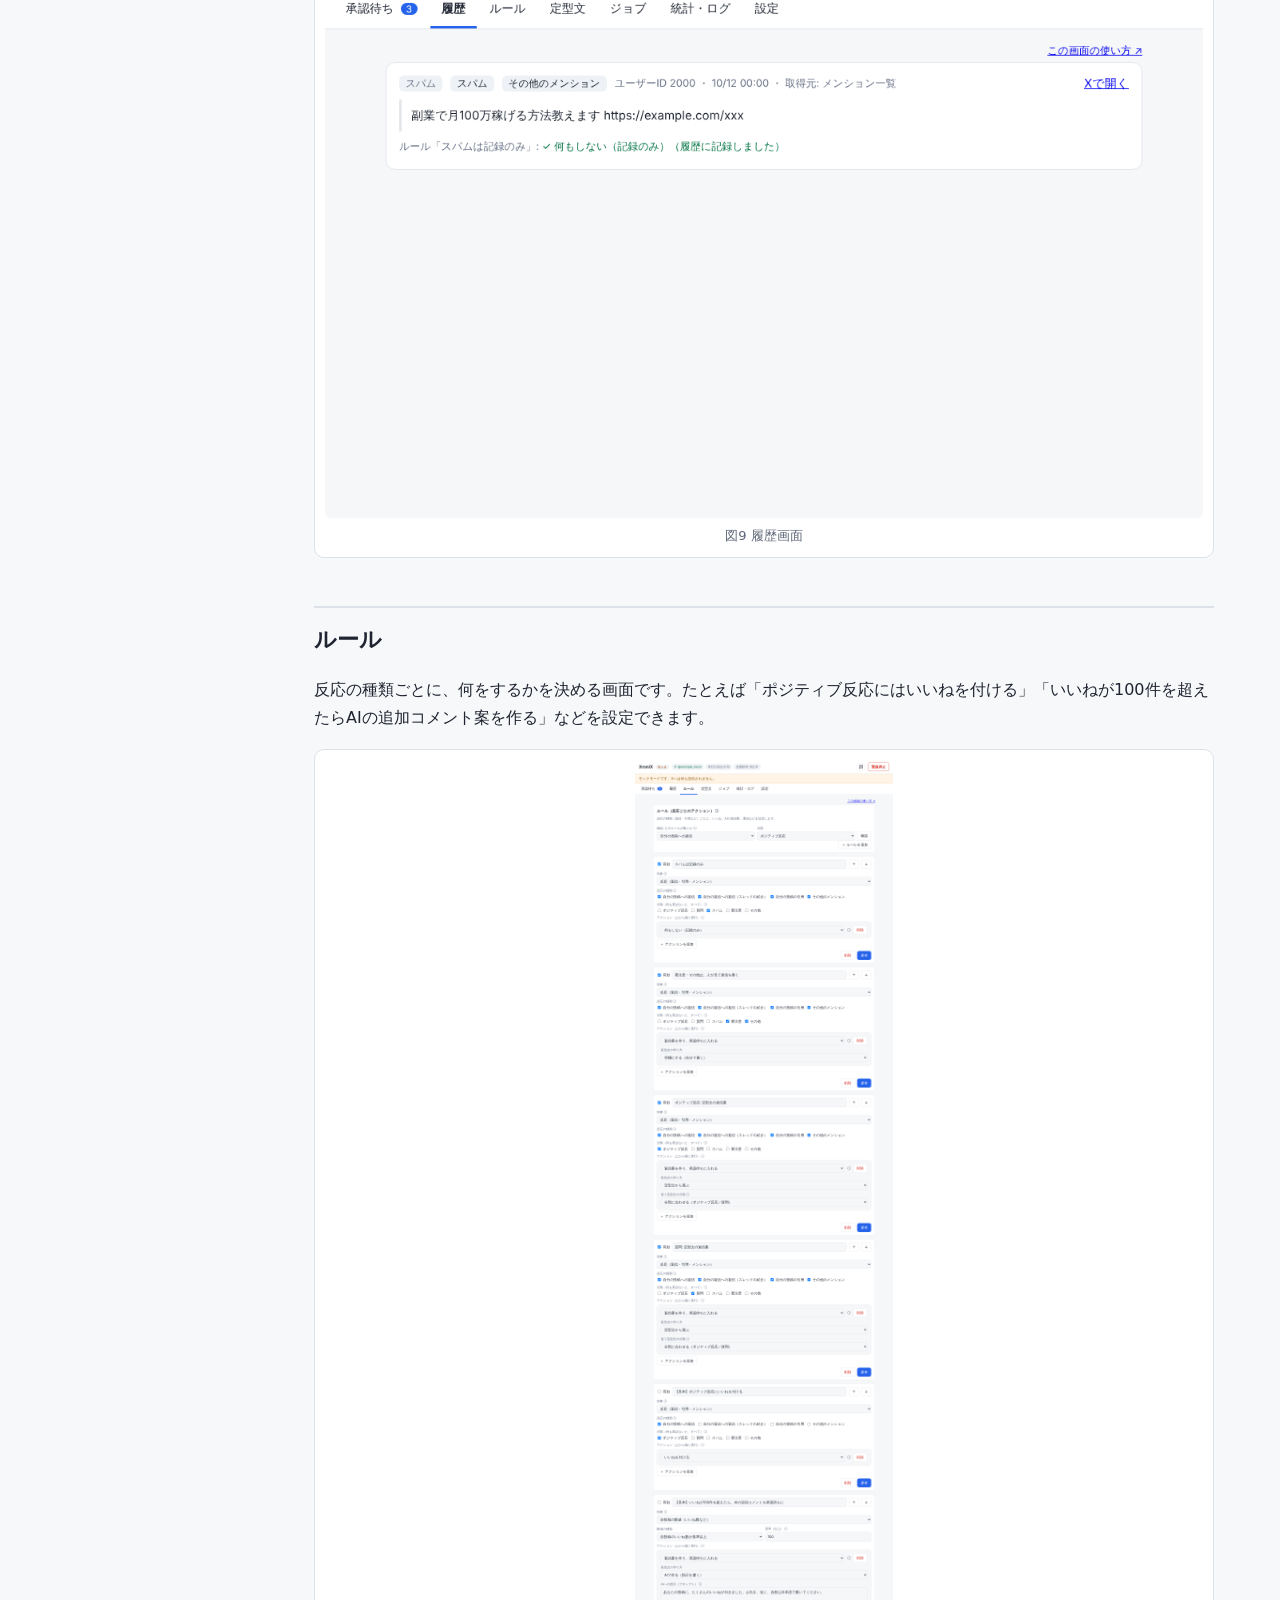
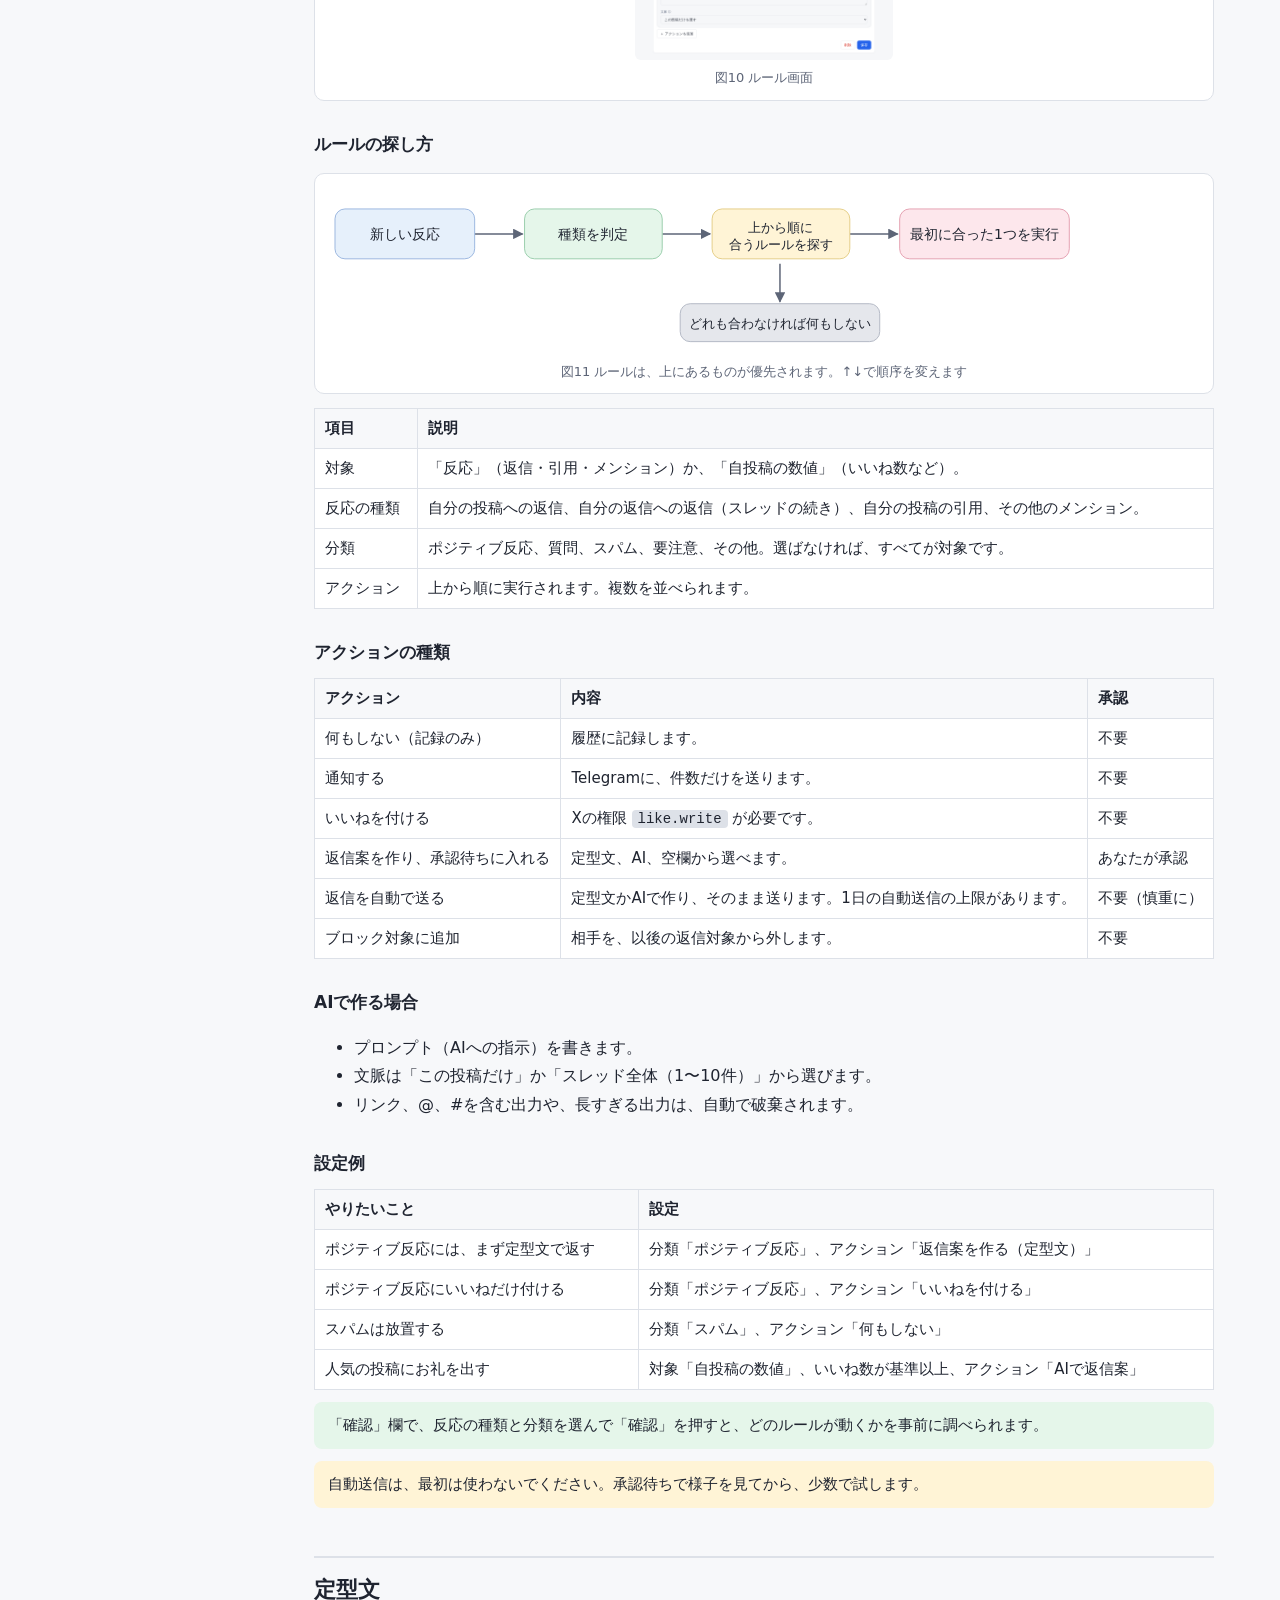
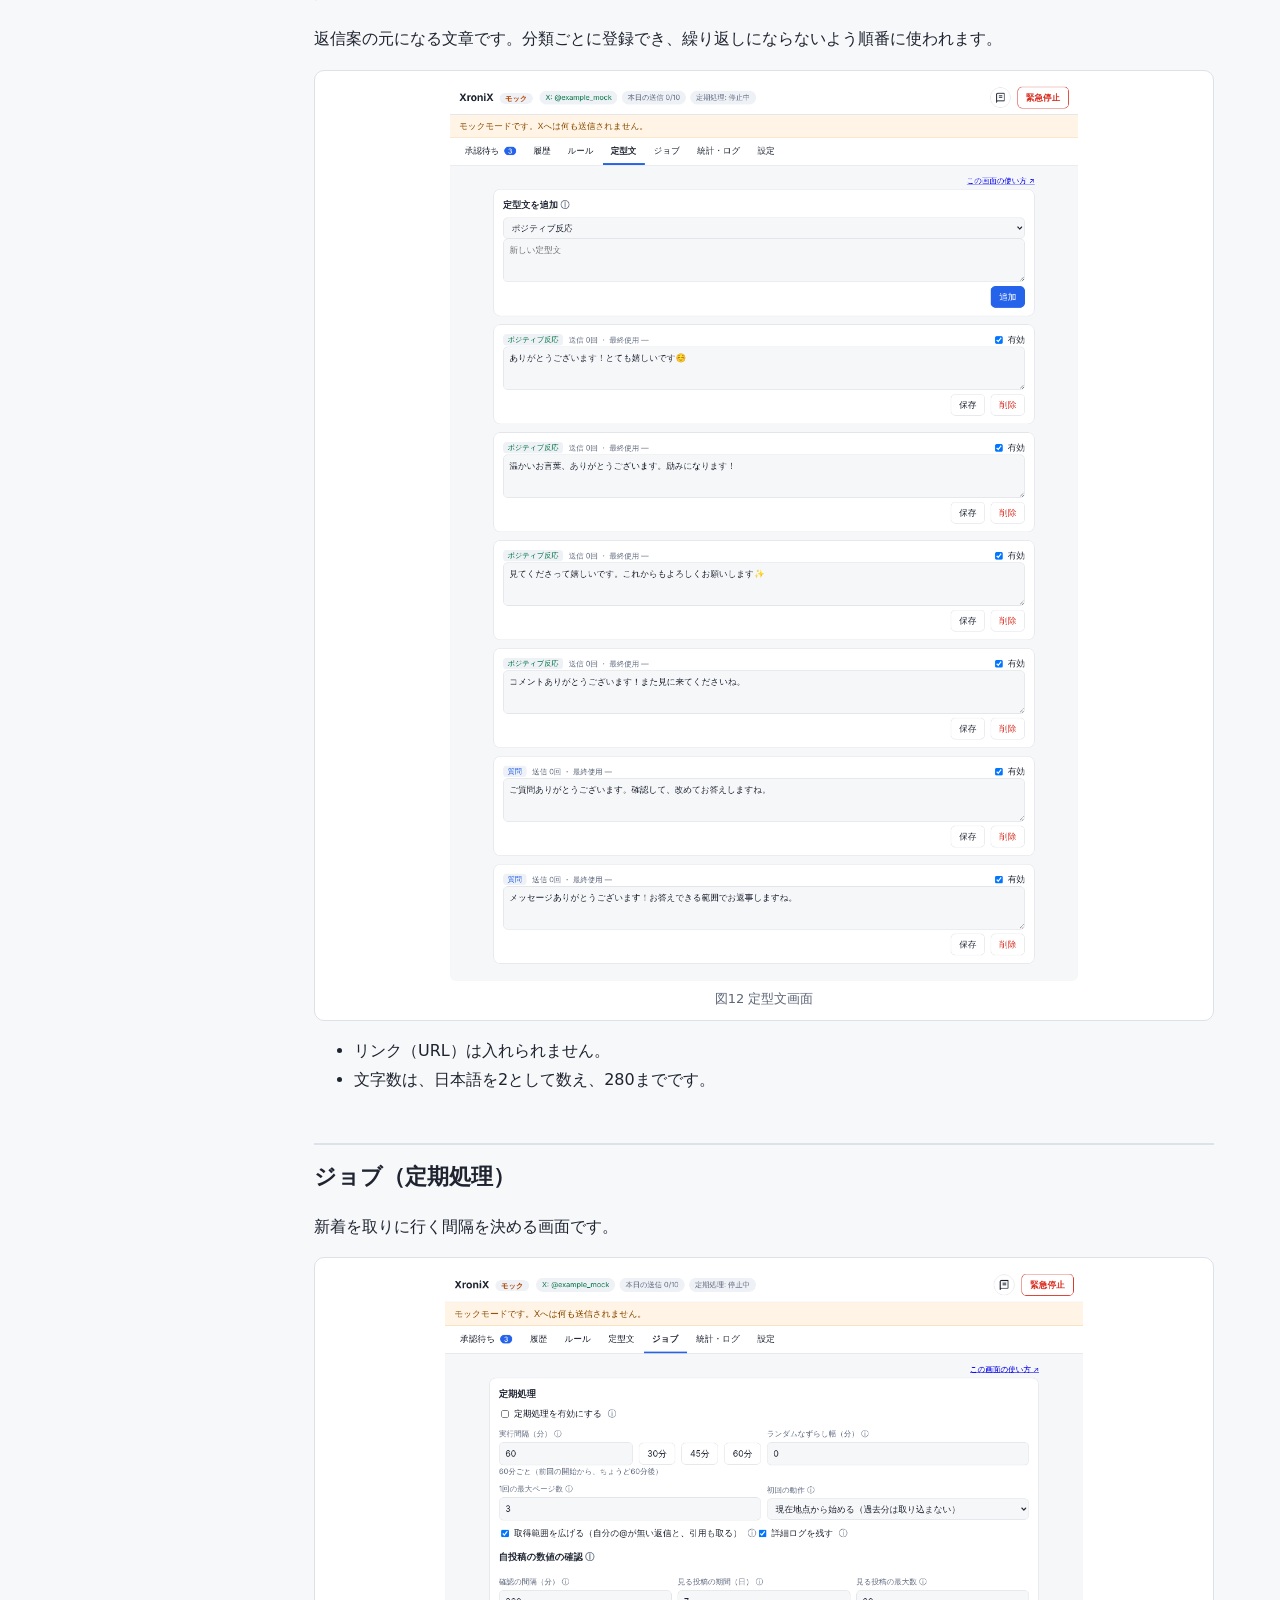
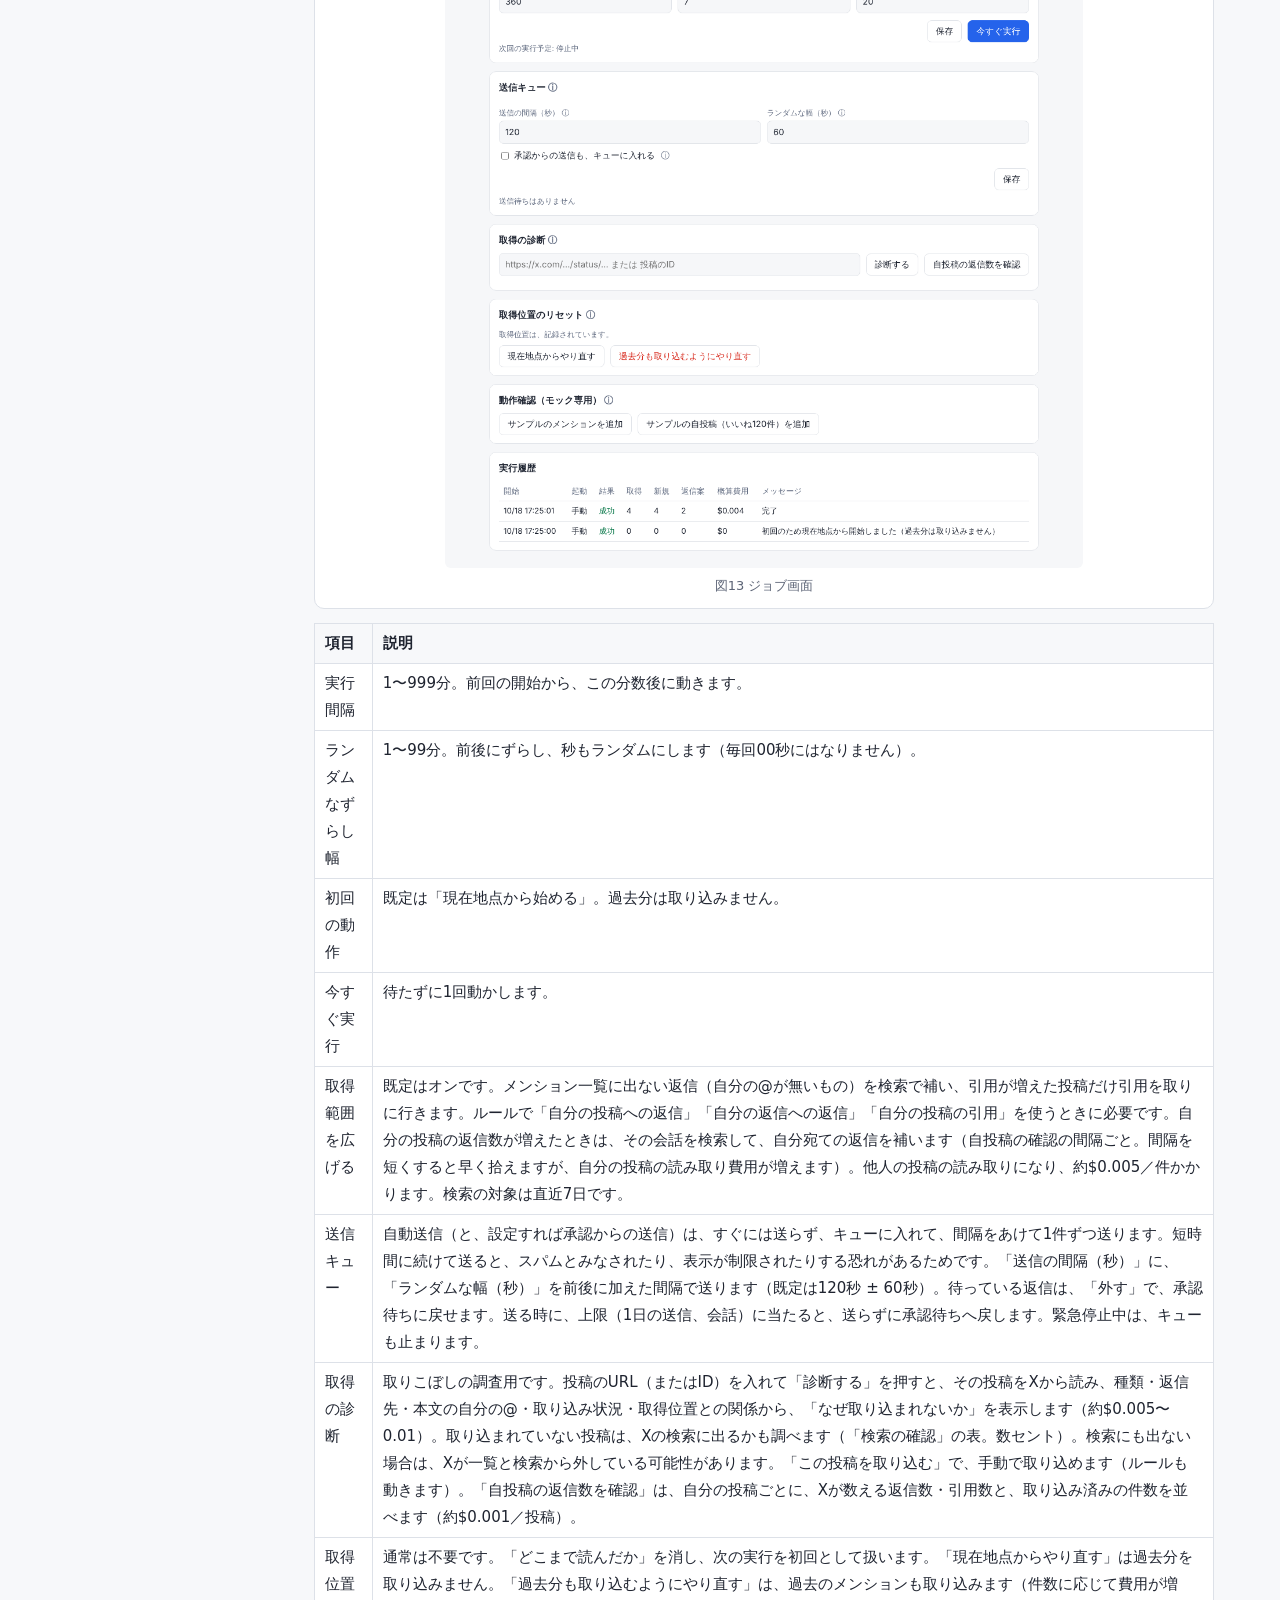
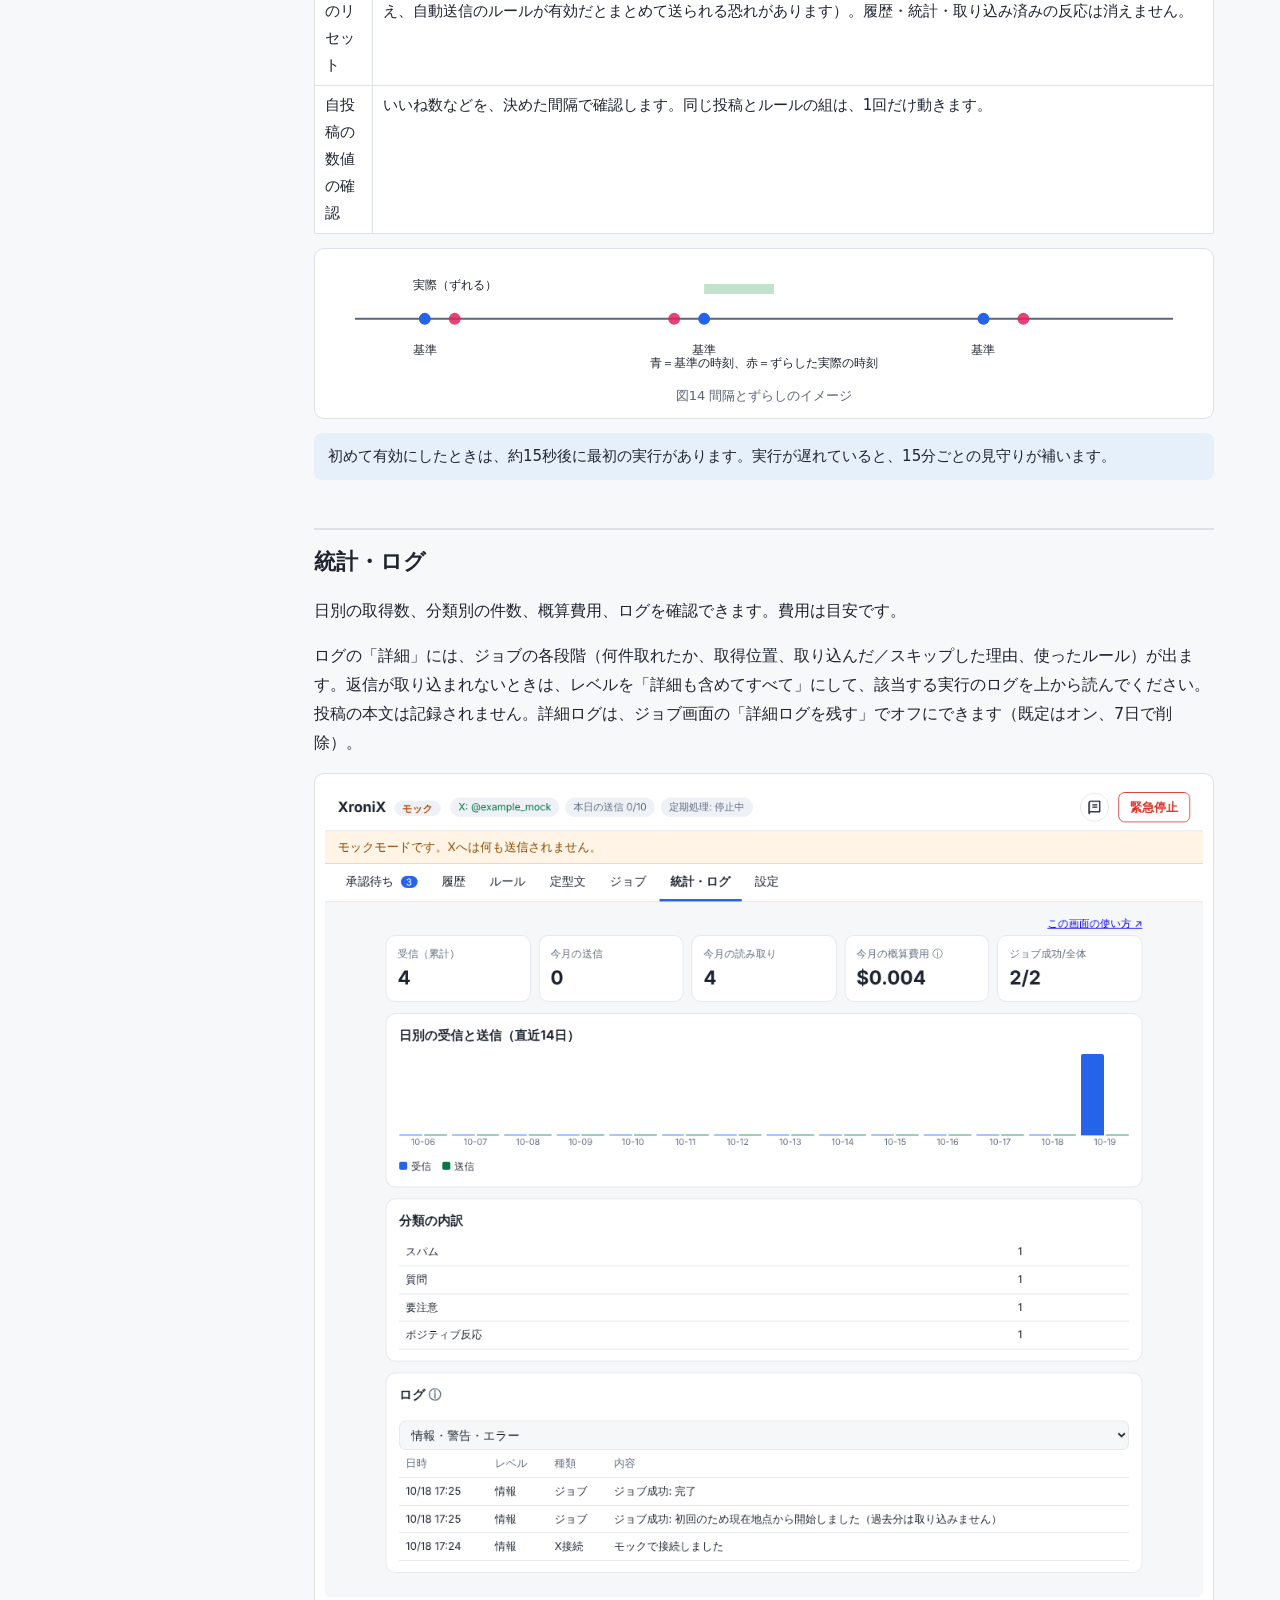
==== commit 3a0d89d5: "スマホで、画面が縮小表示される不具合への対策（最小倍率の固定、キャッシュの無効化） - viewport に minimum-scale=1 を足し、内容が少しでもはみ出したときの自動の縮小表示を止め" ====
--- a/web/manual.html
+++ b/web/manual.html
@@ -2,7 +2,7 @@
 <html lang="ja">
 <head>
 <meta charset="utf-8">
-<meta name="viewport" content="width=device-width,initial-scale=1">
+<meta name="viewport" content="width=device-width,initial-scale=1,minimum-scale=1">
 <title>XroniX 使い方ガイド</title>
 <style>
 :root{--bg:#f7f8fa;--fg:#1f2430;--mute:#5d6577;--card:#fff;--line:#dde1e8;--accent:#2563eb;--ok:#e5f6ea;--info:#e6f0fb;--warn:#fff4d6;--err:#fde7ec}
